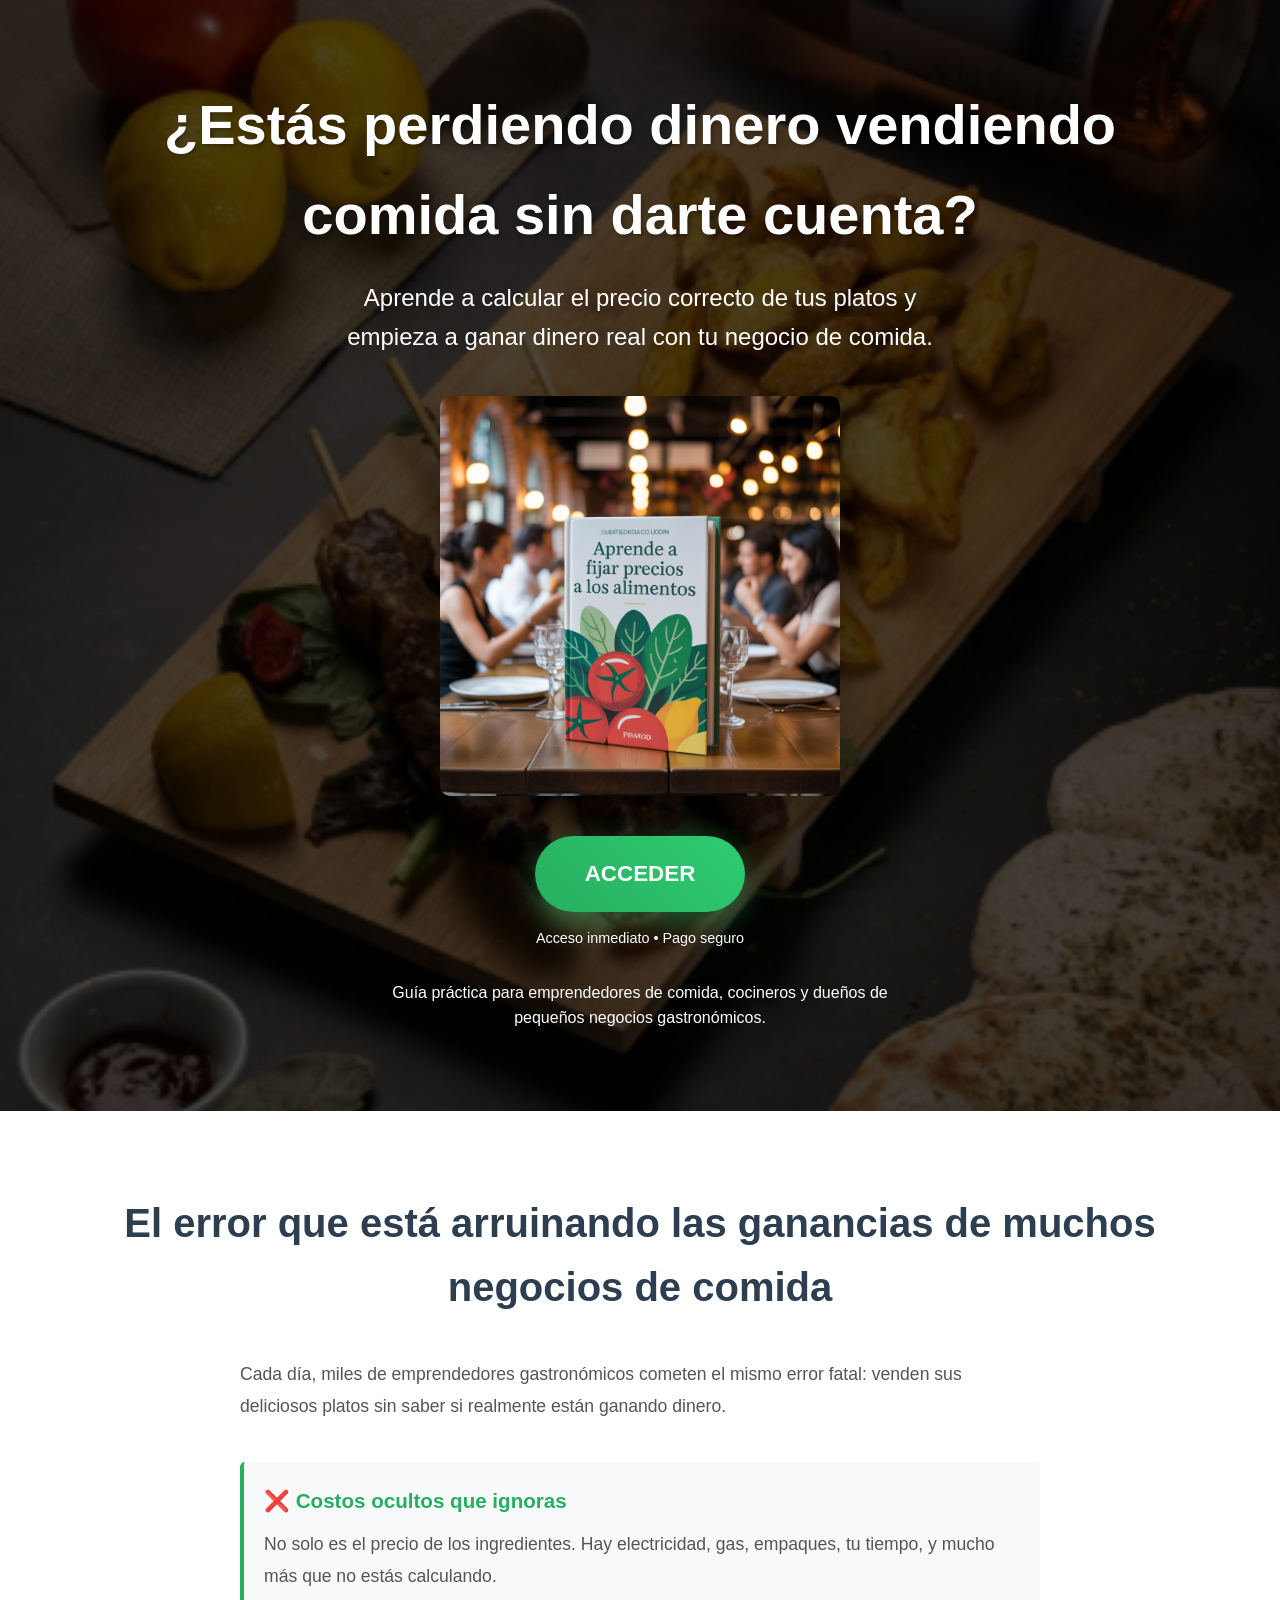
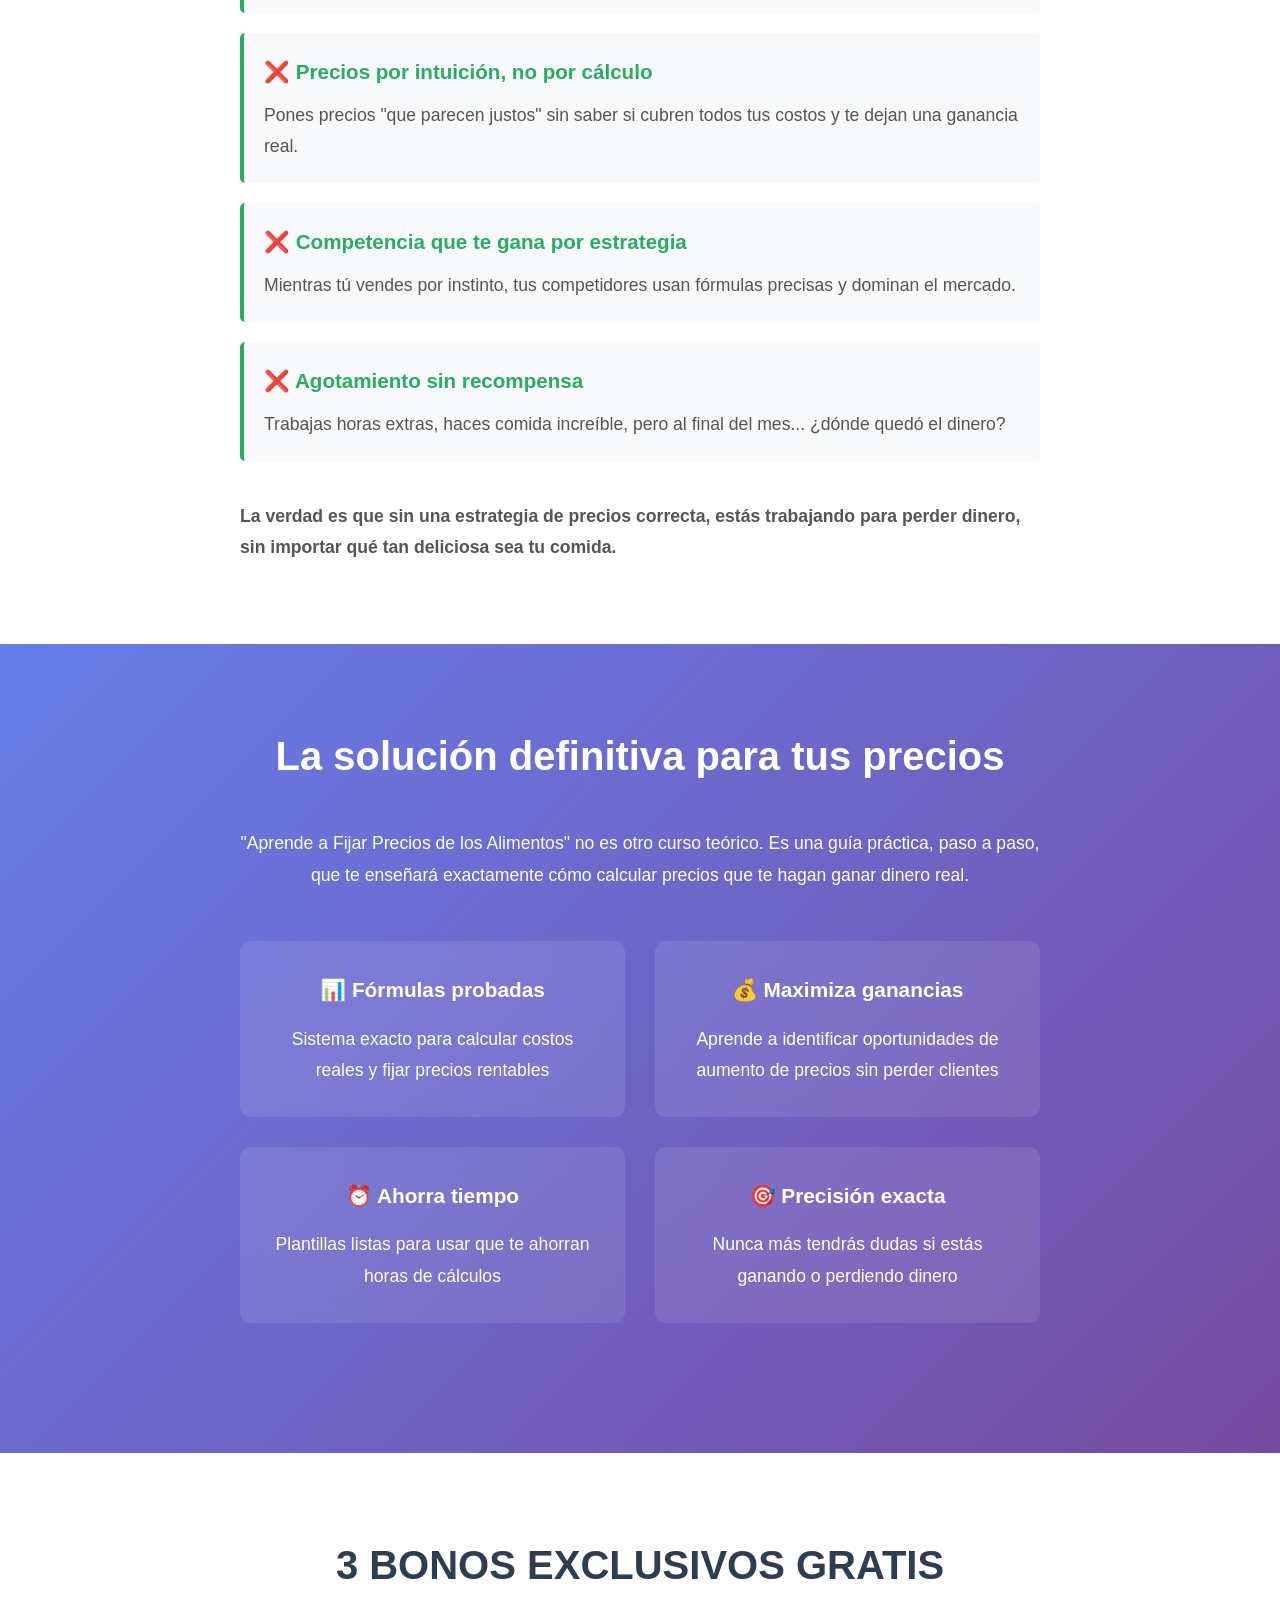
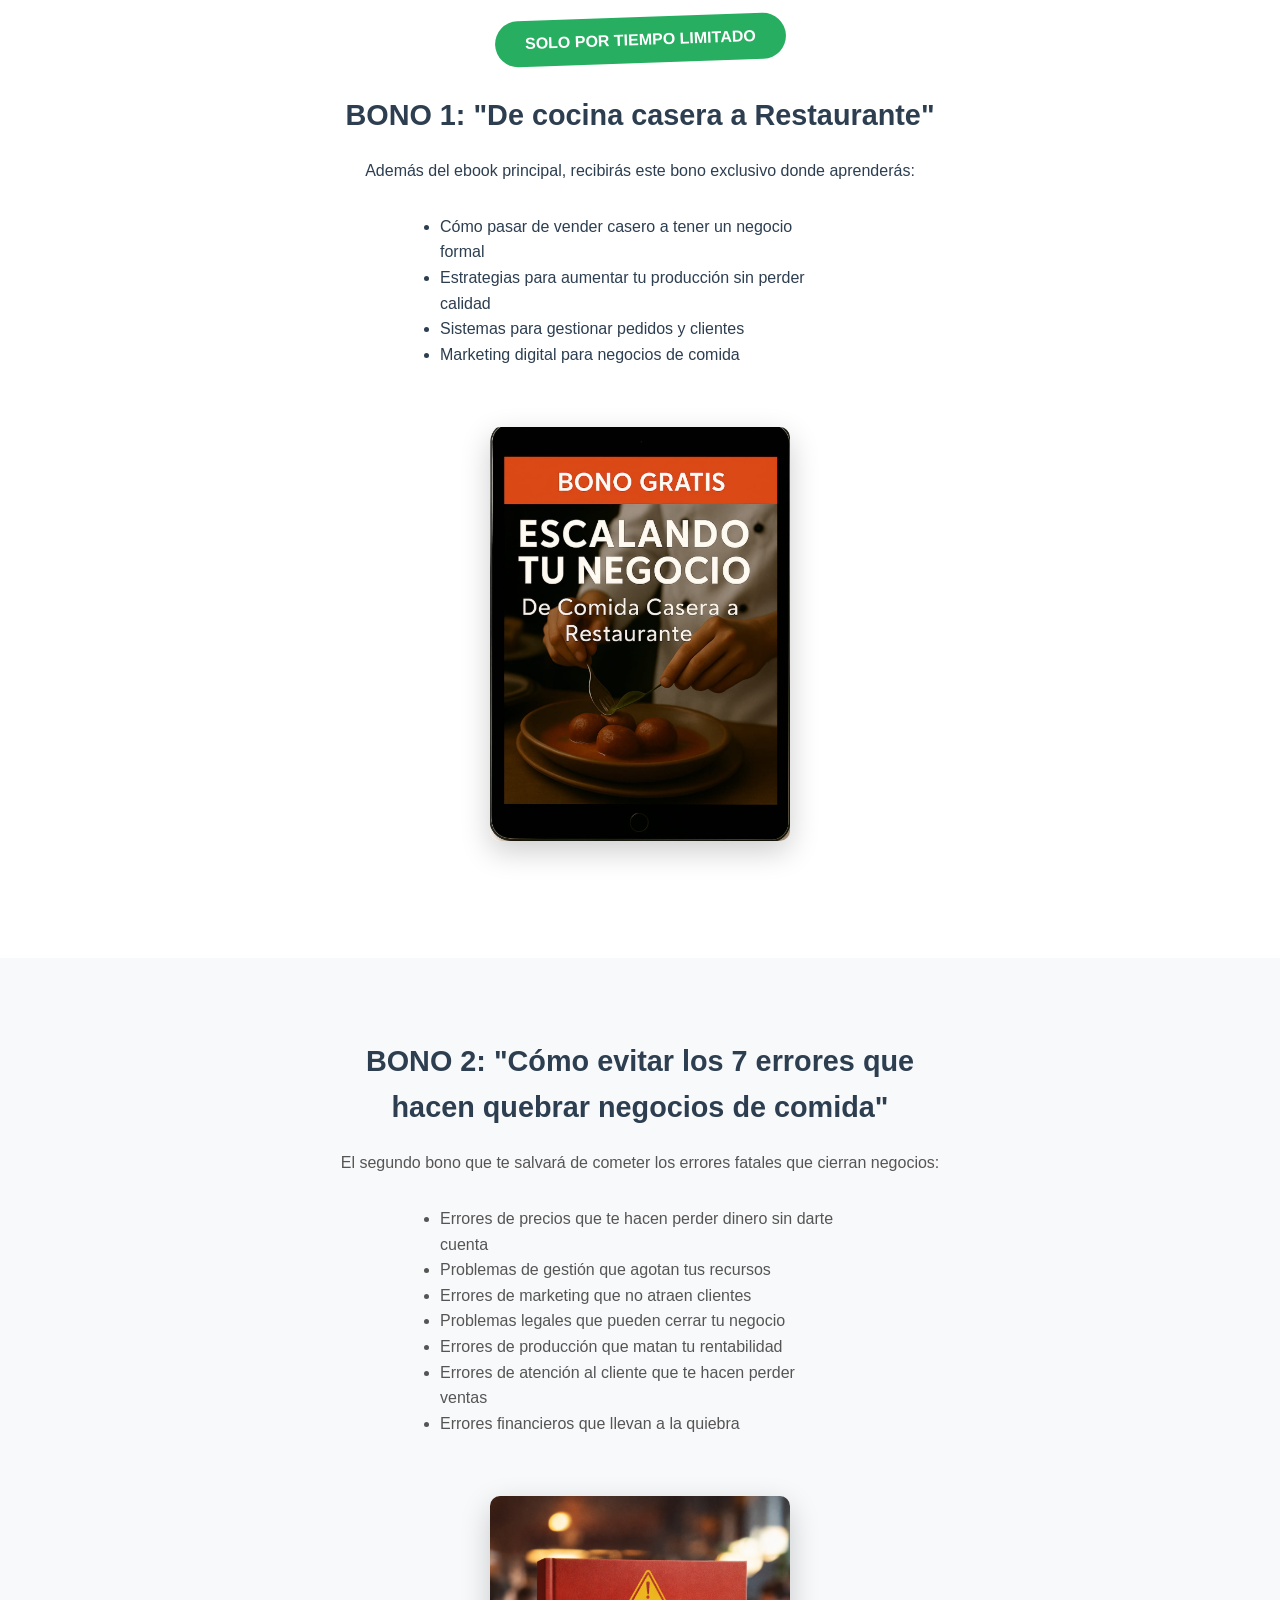
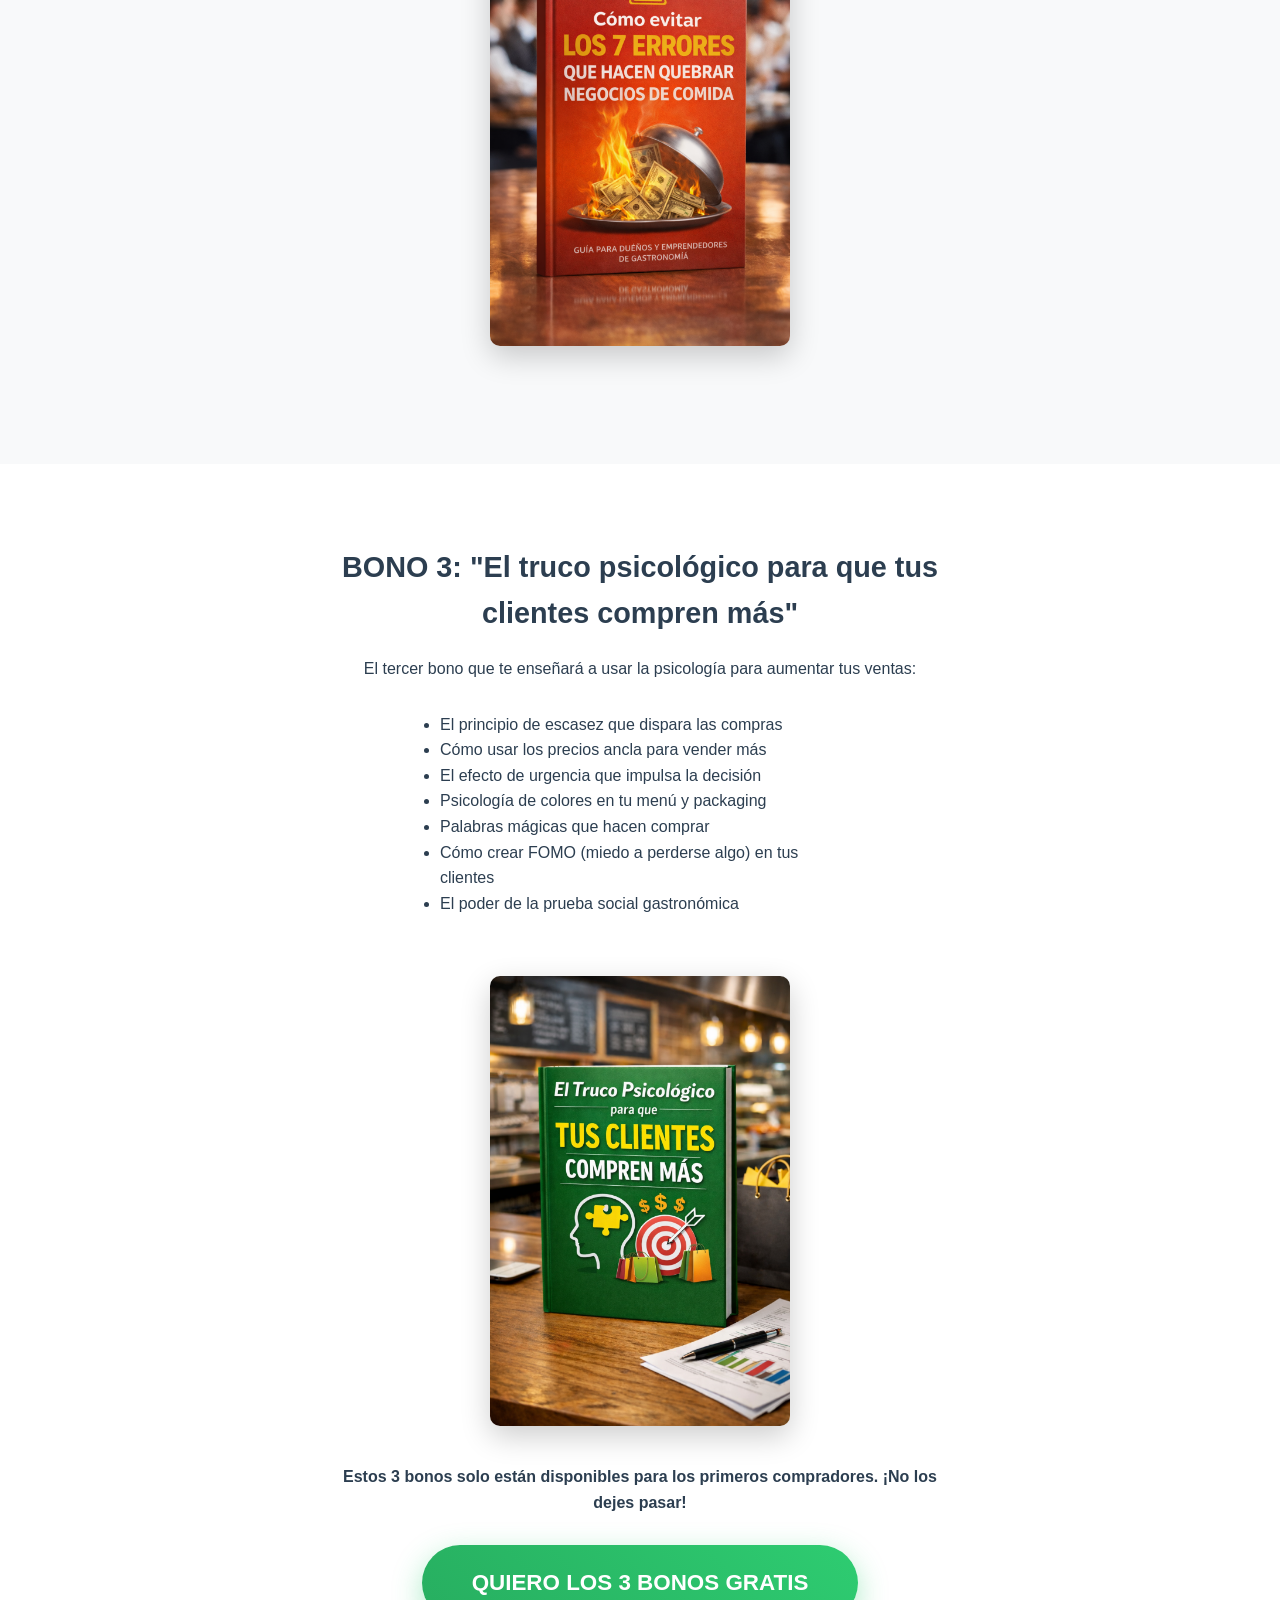
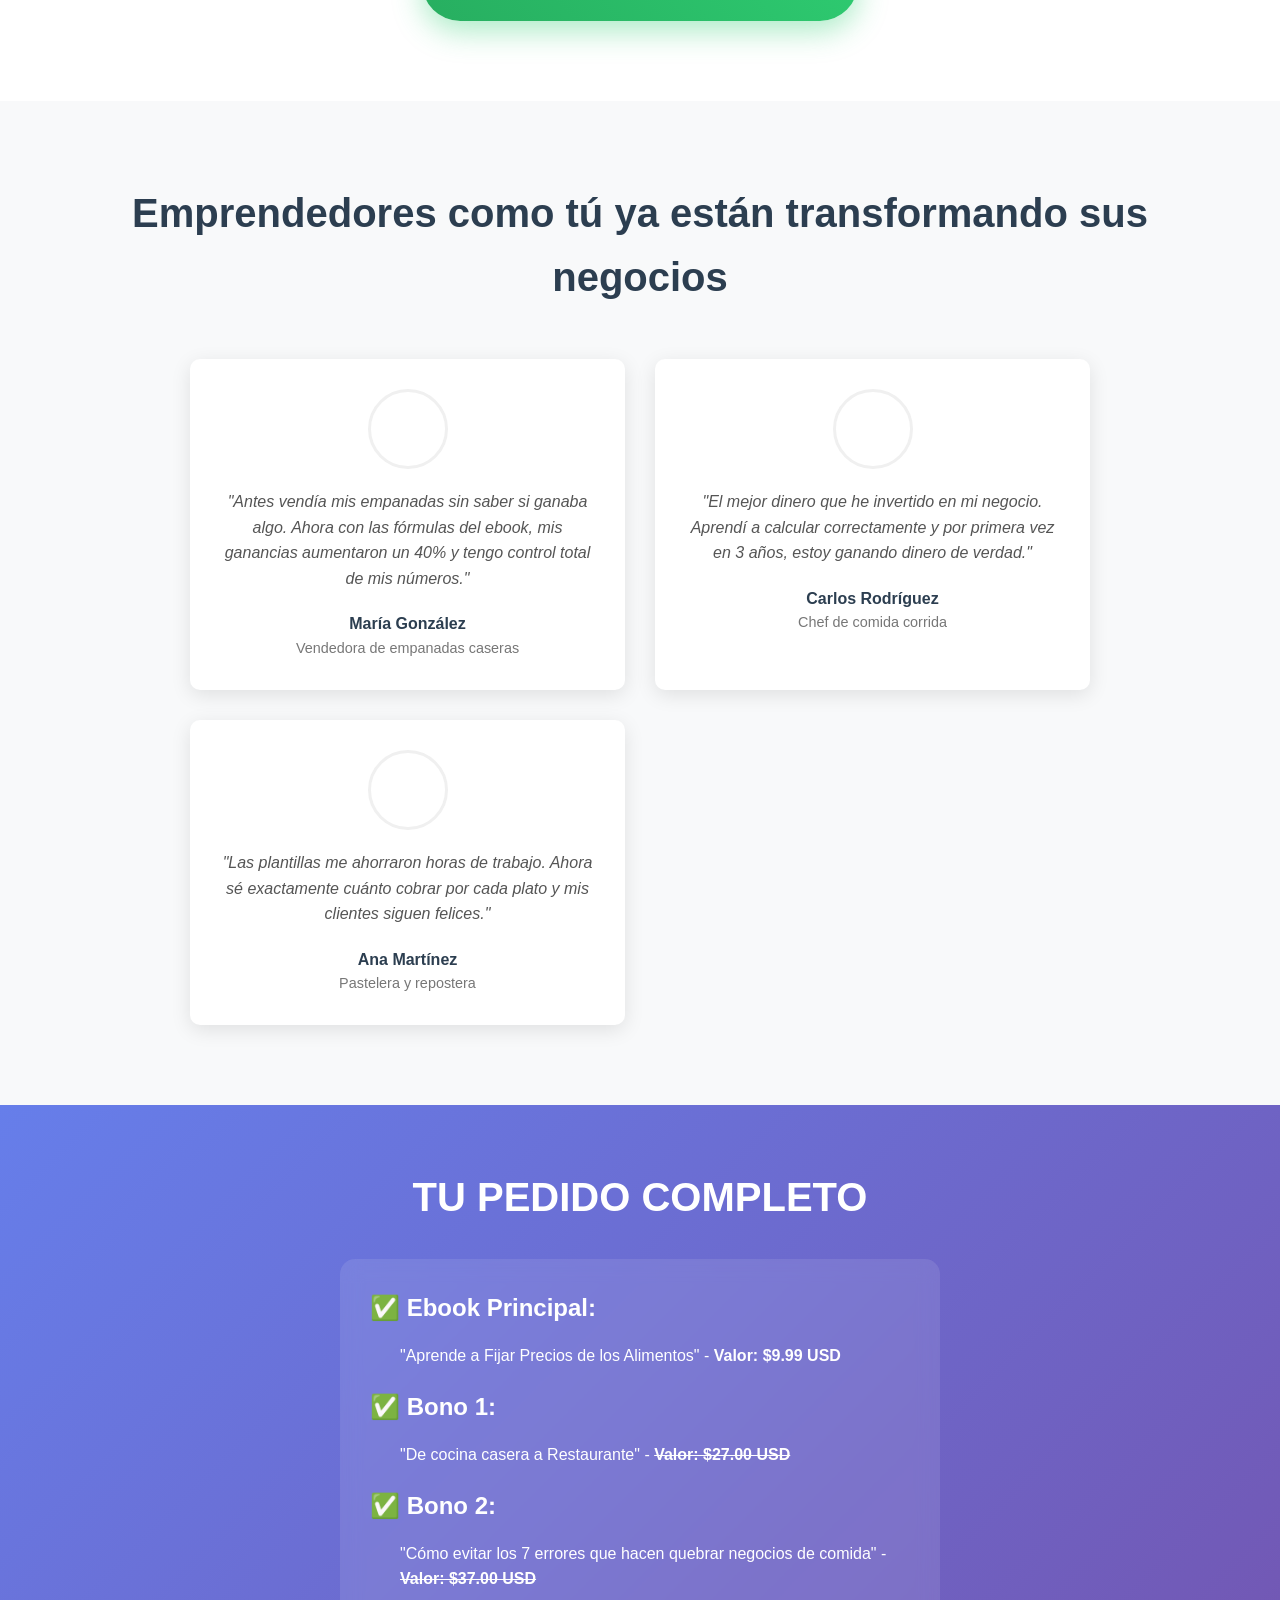
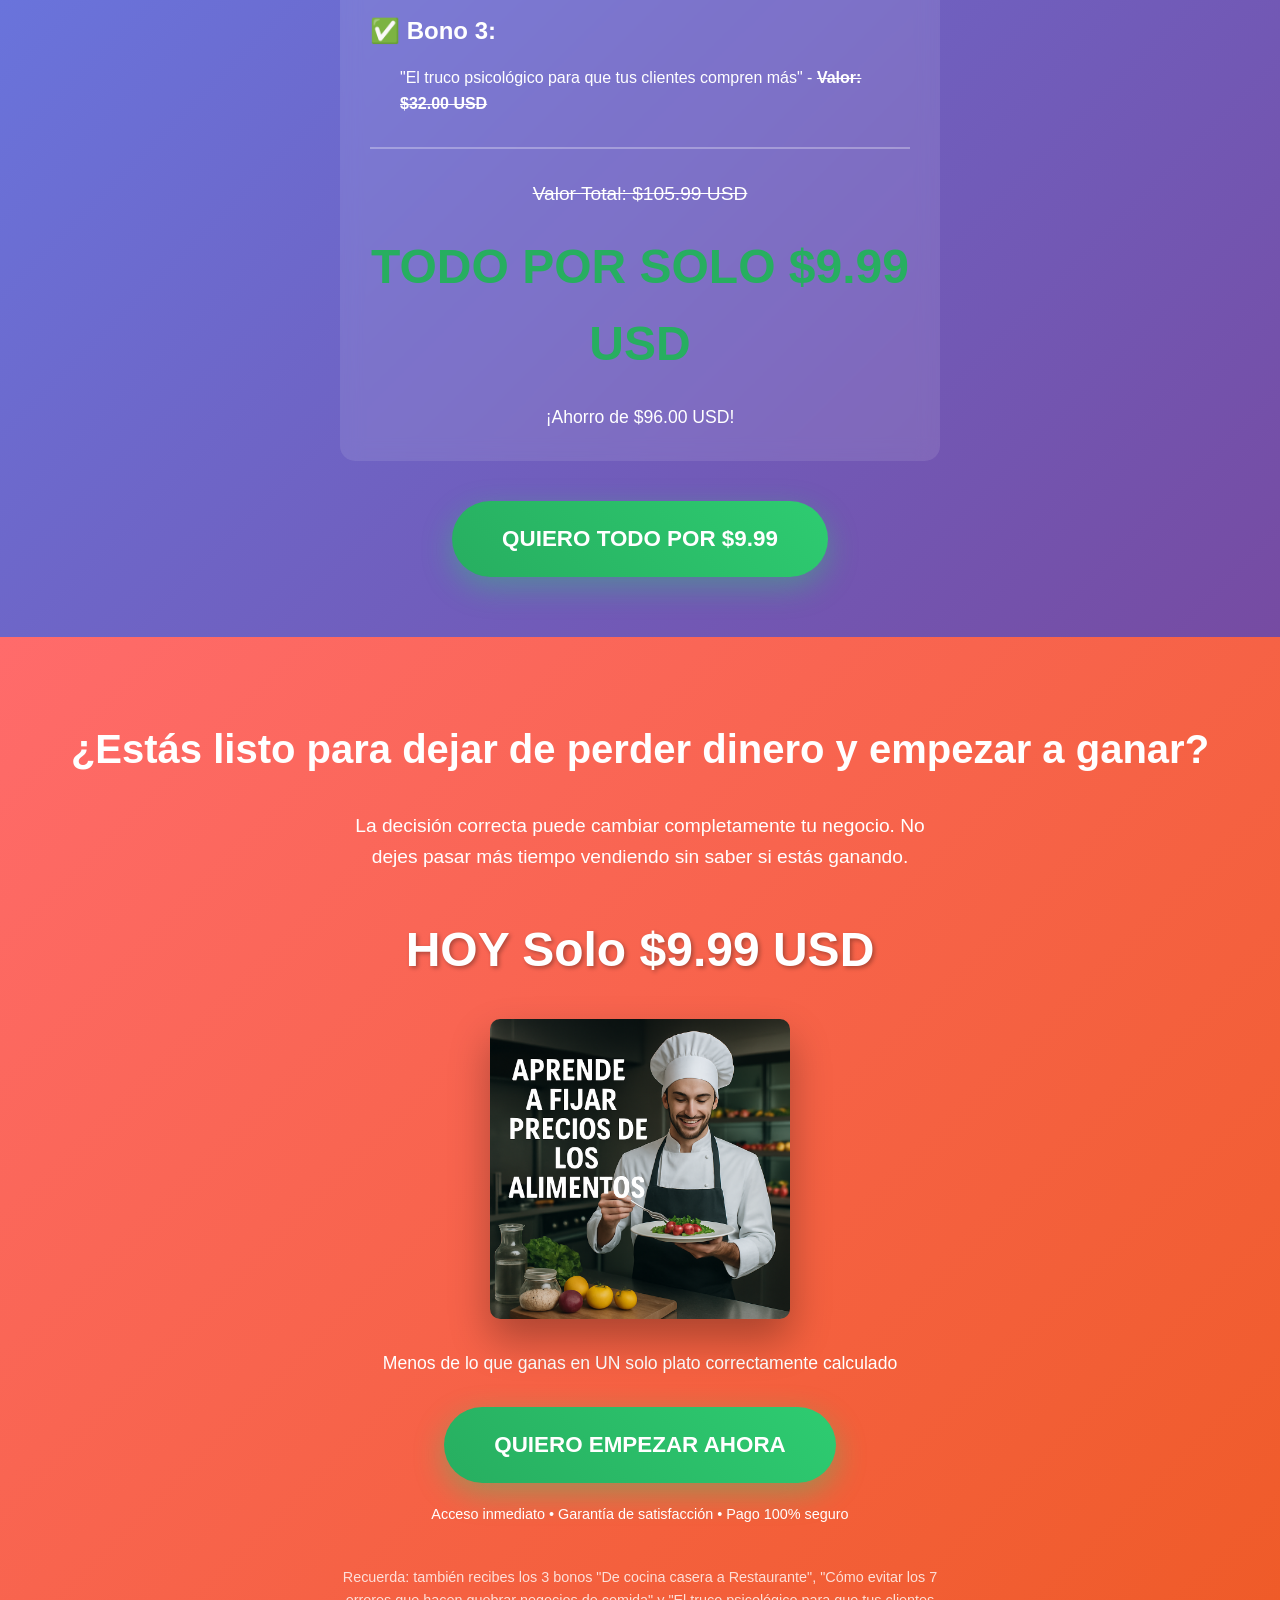
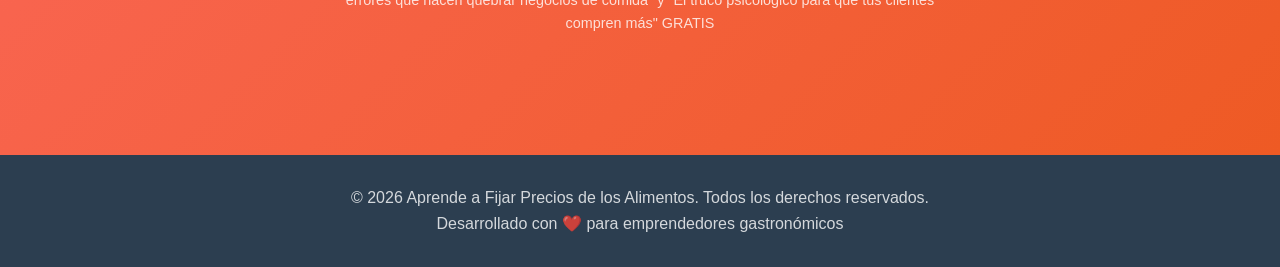
==== index.html @ 90db57d4 "Add files via upload" ====
<!DOCTYPE html>
<html lang="es">
<head>
    <meta charset="UTF-8">
    <meta name="viewport" content="width=device-width, initial-scale=1.0">
    <title>Aprende a Fijar Precios de los Alimentos - Ebook Digital</title>
    <meta name="description" content="Aprende a calcular el precio correcto de tus platos y empieza a ganar dinero real con tu negocio de comida. Guía práctica para emprendedores gastronómicos.">
    
    <!-- Meta Pixel Code -->
    <script>
        !function(f,b,e,v,n,t,s)
        {if(f.fbq)return;n=f.fbq=function(){n.callMethod?
        n.callMethod.apply(n,arguments):n.queue.push(arguments)};
        if(!f._fbq)f._fbq=n;n.push=n;n.loaded=!0;n.version='2.0';
        n.queue=[];t=b.createElement(e);t.async=!0;
        t.src=v;s=b.getElementsByTagName(e)[0];
        s.parentNode.insertBefore(t,s)}(window, document,'script',
        'https://connect.facebook.net/en_US/fbevents.js');
        fbq('init', '1646156149348746');
        fbq('track', 'PageView');
    </script>
    <noscript><img height="1" width="1" style="display:none"
        src="https://www.facebook.com/tr?id=1646156149348746&ev=PageView&noscript=1"
    /></noscript>
    <!-- End Meta Pixel Code -->
    
    <style>
        * {
            margin: 0;
            padding: 0;
            box-sizing: border-box;
        }
        
        body {
            font-family: -apple-system, BlinkMacSystemFont, 'Segoe UI', Roboto, Oxygen, Ubuntu, Cantarell, sans-serif;
            line-height: 1.6;
            color: #2c3e50;
            background: linear-gradient(135deg, #667eea 0%, #764ba2 100%);
            min-height: 100vh;
        }
        
        .container {
            max-width: 1200px;
            margin: 0 auto;
            padding: 0 20px;
        }
        
        /* Hero Section */
        .hero {
            padding: 80px 0;
            text-align: center;
            color: white;
            background-image: url('imagenes/portada 2.png');
            background-size: cover;
            background-position: center;
            background-repeat: no-repeat;
            position: relative;
        }
        
        .hero::before {
            content: '';
            position: absolute;
            top: 0;
            left: 0;
            right: 0;
            bottom: 0;
            background: rgba(0, 0, 0, 0.7);
            z-index: 1;
        }
        
        .hero .container {
            position: relative;
            z-index: 2;
        }
        
        .hero h1 {
            font-size: 3.5rem;
            font-weight: 800;
            margin-bottom: 20px;
            text-shadow: 2px 2px 4px rgba(0,0,0,0.3);
            animation: fadeInUp 0.8s ease;
        }
        
        .hero h2 {
            font-size: 1.5rem;
            font-weight: 400;
            margin-bottom: 40px;
            opacity: 0.95;
            max-width: 600px;
            margin-left: auto;
            margin-right: auto;
            animation: fadeInUp 0.8s ease 0.2s both;
        }
        
        .ebook-image {
            max-width: 400px;
            width: 100%;
            height: auto;
            margin: 40px auto;
            display: block;
            box-shadow: 0 20px 40px rgba(0,0,0,0.3);
            border-radius: 10px;
            animation: fadeInUp 0.8s ease 0.4s both;
        }
        
        .cta-button {
            display: inline-block;
            background: linear-gradient(45deg, #27ae60, #2ecc71);
            color: white;
            padding: 20px 50px;
            font-size: 1.4rem;
            font-weight: 700;
            text-decoration: none;
            border-radius: 50px;
            box-shadow: 0 10px 30px rgba(46, 204, 113, 0.4);
            transition: all 0.3s ease;
            animation: fadeInUp 0.8s ease 0.6s both;
            border: none;
            cursor: pointer;
        }
        
        .cta-button:hover {
            transform: translateY(-3px);
            box-shadow: 0 15px 40px rgba(46, 204, 113, 0.5);
        }
        
        .button-subtext {
            margin-top: 15px;
            font-size: 0.9rem;
            opacity: 0.9;
            animation: fadeInUp 0.8s ease 0.8s both;
        }
        
        .credibility-text {
            margin-top: 30px;
            font-size: 1rem;
            opacity: 0.85;
            max-width: 500px;
            margin-left: auto;
            margin-right: auto;
            animation: fadeInUp 0.8s ease 1s both;
        }
        
        /* Problem Section */
        .problem {
            background: white;
            padding: 80px 0;
        }
        
        .problem h2 {
            font-size: 2.5rem;
            font-weight: 700;
            text-align: center;
            margin-bottom: 40px;
            color: #2c3e50;
        }
        
        .problem-content {
            max-width: 800px;
            margin: 0 auto;
            font-size: 1.1rem;
            line-height: 1.8;
            color: #555;
        }
        
        .problem-points {
            margin: 40px 0;
        }
        
        .problem-point {
            background: #f8f9fa;
            padding: 20px;
            margin: 20px 0;
            border-left: 4px solid #27ae60;
            border-radius: 5px;
        }
        
        .problem-point h3 {
            color: #27ae60;
            margin-bottom: 10px;
        }
        
        /* Solution Section */
        .solution {
            background: linear-gradient(135deg, #667eea 0%, #764ba2 100%);
            padding: 80px 0;
            color: white;
            text-align: center;
        }
        
        .solution h2 {
            font-size: 2.5rem;
            font-weight: 700;
            margin-bottom: 40px;
        }
        
        .solution-content {
            max-width: 800px;
            margin: 0 auto;
            font-size: 1.1rem;
            line-height: 1.8;
        }
        
        .benefits {
            display: grid;
            grid-template-columns: repeat(auto-fit, minmax(250px, 1fr));
            gap: 30px;
            margin: 50px 0;
        }
        
        .benefit {
            background: rgba(255, 255, 255, 0.1);
            padding: 30px;
            border-radius: 10px;
            backdrop-filter: blur(10px);
        }
        
        .benefit h3 {
            font-size: 1.3rem;
            margin-bottom: 15px;
            color: #fff;
        }
        
        /* Bonus Section */
        .bonus {
            background: white;
            padding: 80px 0;
            text-align: center;
        }
        
        .bonus h2 {
            font-size: 2.5rem;
            font-weight: 700;
            margin-bottom: 20px;
            color: #2c3e50;
        }
        
        .bonus-badge {
            display: inline-block;
            background: #27ae60;
            color: white;
            padding: 10px 30px;
            border-radius: 25px;
            font-weight: 700;
            margin-bottom: 30px;
            transform: rotate(-2deg);
        }
        
        .bonus-content {
            max-width: 600px;
            margin: 0 auto;
        }
        
        .bonus-image {
            max-width: 300px;
            width: 100%;
            height: auto;
            margin: 30px auto;
            box-shadow: 0 10px 30px rgba(0,0,0,0.2);
            border-radius: 10px;
        }
        
        /* Testimonials */
        .testimonials {
            background: #f8f9fa;
            padding: 80px 0;
        }
        
        .testimonials h2 {
            font-size: 2.5rem;
            font-weight: 700;
            text-align: center;
            margin-bottom: 50px;
            color: #2c3e50;
        }
        
        .testimonial-grid {
            display: grid;
            grid-template-columns: repeat(auto-fit, minmax(300px, 1fr));
            gap: 30px;
            max-width: 900px;
            margin: 0 auto;
        }
        
        .testimonial {
            background: white;
            padding: 30px;
            border-radius: 10px;
            box-shadow: 0 5px 20px rgba(0,0,0,0.1);
            text-align: center;
        }
        
        .testimonial-avatar {
            width: 80px;
            height: 80px;
            border-radius: 50%;
            margin: 0 auto 20px;
            background-size: cover;
            background-position: center;
            border: 3px solid #f0f0f0;
        }
        
        .testimonial-text {
            font-style: italic;
            margin-bottom: 20px;
            color: #555;
        }
        
        .testimonial-author {
            font-weight: 700;
            color: #2c3e50;
        }
        
        .testimonial-role {
            color: #777;
            font-size: 0.9rem;
        }
        
        /* Final CTA */
        .final-cta {
            background: linear-gradient(135deg, #ff6b6b 0%, #ee5a24 100%);
            padding: 80px 0;
            text-align: center;
            color: white;
        }
        
        .final-cta h2 {
            font-size: 2.5rem;
            font-weight: 700;
            margin-bottom: 30px;
        }
        
        .final-cta p {
            font-size: 1.2rem;
            margin-bottom: 40px;
            max-width: 600px;
            margin-left: auto;
            margin-right: auto;
        }
        
        .price-highlight {
            font-size: 3rem;
            font-weight: 800;
            margin: 30px 0;
            text-shadow: 2px 2px 4px rgba(0,0,0,0.3);
        }
        
        /* Footer */
        .footer {
            background: #2c3e50;
            color: white;
            padding: 30px 0;
            text-align: center;
        }
        
        .footer p {
            opacity: 0.8;
        }
        
        /* Animations */
        @keyframes fadeInUp {
            from {
                opacity: 0;
                transform: translateY(30px);
            }
            to {
                opacity: 1;
                transform: translateY(0);
            }
        }
        
        /* Responsive */
        @media (max-width: 768px) {
            .hero h1 {
                font-size: 2.5rem;
            }
            
            .hero h2 {
                font-size: 1.2rem;
            }
            
            .cta-button {
                padding: 15px 40px;
                font-size: 1.2rem;
            }
            
            .price-highlight {
                font-size: 2.5rem;
            }
        }
    </style>
</head>
<body>
    <!-- Hero Section -->
    <section class="hero">
        <div class="container">
            <h1>¿Estás perdiendo dinero vendiendo comida sin darte cuenta?</h1>
            <h2>Aprende a calcular el precio correcto de tus platos y empieza a ganar dinero real con tu negocio de comida.</h2>
            
            <img src="imagenes/portada 3.webp" alt="Aprende a Fijar Precios de los Alimentos" class="ebook-image">
            
            <a href="#bonos" class="cta-button">
                ACCEDER
            </a>
            
            <div class="button-subtext">
                Acceso inmediato • Pago seguro
            </div>
            
            <div class="credibility-text">
                Guía práctica para emprendedores de comida, cocineros y dueños de pequeños negocios gastronómicos.
            </div>
            
            <!-- <div class="price-section" style="margin-top: 40px; text-align: center;">
                <p style="font-size: 1.2rem; margin-bottom: 10px;">Precio especial por tiempo limitado:</p>
                <div style="font-size: 1.5rem; color: #ff6b6b; text-decoration: line-through; margin-bottom: 5px;">$21.99 USD</div>
                <div style="font-size: 2rem; font-weight: bold; color: #27ae60;">Solo $9.99 USD</div>
                <p style="margin-top: 10px; font-size: 0.9rem; opacity: 0.8;">¡Ahorra $12.00 USD!</p>
            </div> -->
        </div>
    </section>

    <!-- Problem Section -->
    <section class="problem">
        <div class="container">
            <h2>El error que está arruinando las ganancias de muchos negocios de comida</h2>
            
            <div class="problem-content">
                <p>Cada día, miles de emprendedores gastronómicos cometen el mismo error fatal: venden sus deliciosos platos sin saber si realmente están ganando dinero.</p>
                
                <div class="problem-points">
                    <div class="problem-point">
                        <h3>❌ Costos ocultos que ignoras</h3>
                        <p>No solo es el precio de los ingredientes. Hay electricidad, gas, empaques, tu tiempo, y mucho más que no estás calculando.</p>
                    </div>
                    
                    <div class="problem-point">
                        <h3>❌ Precios por intuición, no por cálculo</h3>
                        <p>Pones precios "que parecen justos" sin saber si cubren todos tus costos y te dejan una ganancia real.</p>
                    </div>
                    
                    <div class="problem-point">
                        <h3>❌ Competencia que te gana por estrategia</h3>
                        <p>Mientras tú vendes por instinto, tus competidores usan fórmulas precisas y dominan el mercado.</p>
                    </div>
                    
                    <div class="problem-point">
                        <h3>❌ Agotamiento sin recompensa</h3>
                        <p>Trabajas horas extras, haces comida increíble, pero al final del mes... ¿dónde quedó el dinero?</p>
                    </div>
                </div>
                
                <p><strong>La verdad es que sin una estrategia de precios correcta, estás trabajando para perder dinero, sin importar qué tan deliciosa sea tu comida.</strong></p>
            </div>
        </div>
    </section>

    <!-- Solution Section -->
    <section class="solution">
        <div class="container">
            <h2>La solución definitiva para tus precios</h2>
            
            <div class="solution-content">
                <p>"Aprende a Fijar Precios de los Alimentos" no es otro curso teórico. Es una guía práctica, paso a paso, que te enseñará exactamente cómo calcular precios que te hagan ganar dinero real.</p>
                
                <div class="benefits">
                    <div class="benefit">
                        <h3>📊 Fórmulas probadas</h3>
                        <p>Sistema exacto para calcular costos reales y fijar precios rentables</p>
                    </div>
                    
                    <div class="benefit">
                        <h3>💰 Maximiza ganancias</h3>
                        <p>Aprende a identificar oportunidades de aumento de precios sin perder clientes</p>
                    </div>
                    
                    <div class="benefit">
                        <h3>⏰ Ahorra tiempo</h3>
                        <p>Plantillas listas para usar que te ahorran horas de cálculos</p>
                    </div>
                    
                    <div class="benefit">
                        <h3>🎯 Precisión exacta</h3>
                        <p>Nunca más tendrás dudas si estás ganando o perdiendo dinero</p>
                    </div>
                </div>
            </div>
        </div>
    </section>

    <!-- Bonus Section -->
    <section class="bonus" id="bonos">
        <div class="container">
            <h2>3 BONOS EXCLUSIVOS GRATIS</h2>
            <div class="bonus-badge">SOLO POR TIEMPO LIMITADO</div>
            
            <div class="bonus-content">
                <h3 style="font-size: 1.8rem; margin-bottom: 20px;">BONO 1: "De cocina casera a Restaurante"</h3>
                <p>Además del ebook principal, recibirás este bono exclusivo donde aprenderás:</p>
                
                <ul style="text-align: left; max-width: 400px; margin: 30px auto;">
                    <li>Cómo pasar de vender casero a tener un negocio formal</li>
                    <li>Estrategias para aumentar tu producción sin perder calidad</li>
                    <li>Sistemas para gestionar pedidos y clientes</li>
                    <li>Marketing digital para negocios de comida</li>
                </ul>
                
                <img src="imagenes/BONO.png" alt="Bono De cocina casera a Restaurante" class="bonus-image">
            </div>
        </div>
    </section>

    <!-- Second Bonus Section -->
    <section class="bonus" style="background: #f8f9fa;">
        <div class="container">
            <div class="bonus-content">
                <h3 style="font-size: 1.8rem; margin-bottom: 20px; color: #2c3e50;">BONO 2: "Cómo evitar los 7 errores que hacen quebrar negocios de comida"</h3>
                <p style="color: #555;">El segundo bono que te salvará de cometer los errores fatales que cierran negocios:</p>
                
                <ul style="text-align: left; max-width: 400px; margin: 30px auto; color: #555;">
                    <li>Errores de precios que te hacen perder dinero sin darte cuenta</li>
                    <li>Problemas de gestión que agotan tus recursos</li>
                    <li>Errores de marketing que no atraen clientes</li>
                    <li>Problemas legales que pueden cerrar tu negocio</li>
                    <li>Errores de producción que matan tu rentabilidad</li>
                    <li>Errores de atención al cliente que te hacen perder ventas</li>
                    <li>Errores financieros que llevan a la quiebra</li>
                </ul>
                
                <img src="imagenes/bono 2.png" alt="Bono Cómo evitar los 7 errores que hacen quebrar negocios de comida" class="bonus-image">
            </div>
        </div>
    </section>

    <!-- Third Bonus Section -->
    <section class="bonus">
        <div class="container">
            <div class="bonus-content">
                <h3 style="font-size: 1.8rem; margin-bottom: 20px;">BONO 3: "El truco psicológico para que tus clientes compren más"</h3>
                <p>El tercer bono que te enseñará a usar la psicología para aumentar tus ventas:</p>
                
                <ul style="text-align: left; max-width: 400px; margin: 30px auto;">
                    <li>El principio de escasez que dispara las compras</li>
                    <li>Cómo usar los precios ancla para vender más</li>
                    <li>El efecto de urgencia que impulsa la decisión</li>
                    <li>Psicología de colores en tu menú y packaging</li>
                    <li>Palabras mágicas que hacen comprar</li>
                    <li>Cómo crear FOMO (miedo a perderse algo) en tus clientes</li>
                    <li>El poder de la prueba social gastronómica</li>
                </ul>
                
                <img src="imagenes/bono 3.png" alt="Bono El truco psicológico para que tus clientes compren más" class="bonus-image">
                
                <p><strong>Estos 3 bonos solo están disponibles para los primeros compradores. ¡No los dejes pasar!</strong></p>
                
                <a href="https://pay.hotmart.com/K99196229I?checkoutMode=10&bid=1772795477141" class="cta-button" onclick="fbq('track', 'InitiateCheckout');" style="margin-top: 30px;">
                    QUIERO LOS 3 BONOS GRATIS
                </a>
            </div>
        </div>
    </section>

    <!-- Testimonials Section -->
    <section class="testimonials">
        <div class="container">
            <h2>Emprendedores como tú ya están transformando sus negocios</h2>
            
            <div class="testimonial-grid">
                <div class="testimonial">
                    <div class="testimonial-avatar" style="background-image: url('https://randomuser.me/api/portraits/women/68.jpg');"></div>
                    <div class="testimonial-text">
                        "Antes vendía mis empanadas sin saber si ganaba algo. Ahora con las fórmulas del ebook, mis ganancias aumentaron un 40% y tengo control total de mis números."
                    </div>
                    <div class="testimonial-author">María González</div>
                    <div class="testimonial-role">Vendedora de empanadas caseras</div>
                </div>
                
                <div class="testimonial">
                    <div class="testimonial-avatar" style="background-image: url('https://randomuser.me/api/portraits/men/45.jpg');"></div>
                    <div class="testimonial-text">
                        "El mejor dinero que he invertido en mi negocio. Aprendí a calcular correctamente y por primera vez en 3 años, estoy ganando dinero de verdad."
                    </div>
                    <div class="testimonial-author">Carlos Rodríguez</div>
                    <div class="testimonial-role">Chef de comida corrida</div>
                </div>
                
                <div class="testimonial">
                    <div class="testimonial-avatar" style="background-image: url('https://randomuser.me/api/portraits/women/76.jpg');"></div>
                    <div class="testimonial-text">
                        "Las plantillas me ahorraron horas de trabajo. Ahora sé exactamente cuánto cobrar por cada plato y mis clientes siguen felices."
                    </div>
                    <div class="testimonial-author">Ana Martínez</div>
                    <div class="testimonial-role">Pastelera y repostera</div>
                </div>
            </div>
        </div>
    </section>

    <!-- Order Summary Section -->
    <section class="bonus" style="background: linear-gradient(135deg, #667eea 0%, #764ba2 100%); padding: 60px 0;">
        <div class="container">
            <div class="bonus-content" style="text-align: center;">
                <h2 style="font-size: 2.5rem; font-weight: 700; margin-bottom: 30px; color: white;">TU PEDIDO COMPLETO</h2>
                
                <div style="background: rgba(255, 255, 255, 0.1); padding: 30px; border-radius: 15px; backdrop-filter: blur(10px); max-width: 600px; margin: 0 auto;">
                    <div style="text-align: left; color: white; margin-bottom: 20px;">
                        <h3 style="font-size: 1.5rem; margin-bottom: 15px;">✅ Ebook Principal:</h3>
                        <p style="margin-left: 30px; margin-bottom: 10px;">"Aprende a Fijar Precios de los Alimentos" - <strong>Valor: $9.99 USD</strong></p>
                    </div>
                    
                    <div style="text-align: left; color: white; margin-bottom: 20px;">
                        <h3 style="font-size: 1.5rem; margin-bottom: 15px;">✅ Bono 1:</h3>
                        <p style="margin-left: 30px; margin-bottom: 10px;">"De cocina casera a Restaurante" - <strong style="text-decoration: line-through;">Valor: $27.00 USD</strong></p>
                    </div>
                    
                    <div style="text-align: left; color: white; margin-bottom: 20px;">
                        <h3 style="font-size: 1.5rem; margin-bottom: 15px;">✅ Bono 2:</h3>
                        <p style="margin-left: 30px; margin-bottom: 10px;">"Cómo evitar los 7 errores que hacen quebrar negocios de comida" - <strong style="text-decoration: line-through;">Valor: $37.00 USD</strong></p>
                    </div>
                    
                    <div style="text-align: left; color: white; margin-bottom: 30px;">
                        <h3 style="font-size: 1.5rem; margin-bottom: 15px;">✅ Bono 3:</h3>
                        <p style="margin-left: 30px; margin-bottom: 10px;">"El truco psicológico para que tus clientes compren más" - <strong style="text-decoration: line-through;">Valor: $32.00 USD</strong></p>
                    </div>
                    
                    <hr style="border: 1px solid rgba(255, 255, 255, 0.3); margin: 30px 0;">
                    
                    <div style="text-align: center;">
                        <p style="font-size: 1.2rem; color: white; text-decoration: line-through; margin-bottom: 10px;">Valor Total: $105.99 USD</p>
                        <div style="font-size: 3rem; font-weight: 800; color: #27ae60; margin: 20px 0;">TODO POR SOLO $9.99 USD</div>
                        <p style="font-size: 1.1rem; color: white;">¡Ahorro de $96.00 USD!</p>
                    </div>
                </div>
                
                <a href="https://pay.hotmart.com/K99196229I?checkoutMode=10&bid=1772795477141" class="cta-button" onclick="fbq('track', 'InitiateCheckout');" style="margin-top: 40px; background: linear-gradient(45deg, #27ae60, #2ecc71);">
                    QUIERO TODO POR $9.99
                </a>
            </div>
        </div>
    </section>

    <!-- Final CTA Section -->
    <section class="final-cta">
        <div class="container">
            <h2>¿Estás listo para dejar de perder dinero y empezar a ganar?</h2>
            <p>La decisión correcta puede cambiar completamente tu negocio. No dejes pasar más tiempo vendiendo sin saber si estás ganando.</p>
            
            <div class="price-highlight">
                HOY Solo $9.99 USD
            </div>
            
            <img src="imagenes/portada 1.png" alt="Aprende a Fijar Precios de los Alimentos" class="ebook-image" style="max-width: 300px; margin: 30px auto;">
            
            <p style="font-size: 1.1rem; margin-bottom: 30px;">
                Menos de lo que ganas en UN solo plato correctamente calculado
            </p>
            
            <a href="https://pay.hotmart.com/K99196229I?checkoutMode=10&bid=1772795477141" class="cta-button" onclick="fbq('track', 'InitiateCheckout');">
                QUIERO EMPEZAR AHORA
            </a>
            
            <div class="button-subtext" style="margin-top: 20px;">
                Acceso inmediato • Garantía de satisfacción • Pago 100% seguro
            </div>
            
            <p style="margin-top: 40px; font-size: 0.9rem; opacity: 0.8;">
                Recuerda: también recibes los 3 bonos "De cocina casera a Restaurante", "Cómo evitar los 7 errores que hacen quebrar negocios de comida" y "El truco psicológico para que tus clientes compren más" GRATIS
            </p>
        </div>
    </section>

    <!-- Footer -->
    <footer class="footer">
        <div class="container">
            <p>&copy; 2026 Aprende a Fijar Precios de los Alimentos. Todos los derechos reservados.</p>
            <p>Desarrollado con ❤️ para emprendedores gastronómicos</p>
        </div>
    </footer>

    <script>
        // Smooth scroll for any anchor links
        document.querySelectorAll('a[href^="#"]').forEach(anchor => {
            anchor.addEventListener('click', function (e) {
                e.preventDefault();
                document.querySelector(this.getAttribute('href')).scrollIntoView({
                    behavior: 'smooth'
                });
            });
        });

        // Add scroll animations
        const observerOptions = {
            threshold: 0.1,
            rootMargin: '0px 0px -50px 0px'
        };

        const observer = new IntersectionObserver((entries) => {
            entries.forEach(entry => {
                if (entry.isIntersecting) {
                    entry.target.style.opacity = '1';
                    entry.target.style.transform = 'translateY(0)';
                }
            });
        }, observerOptions);

        // Observe all sections
        document.querySelectorAll('section').forEach(section => {
            section.style.opacity = '0';
            section.style.transform = 'translateY(30px)';
            section.style.transition = 'opacity 0.6s ease, transform 0.6s ease';
            observer.observe(section);
        });
    </script>
</body>
</html>
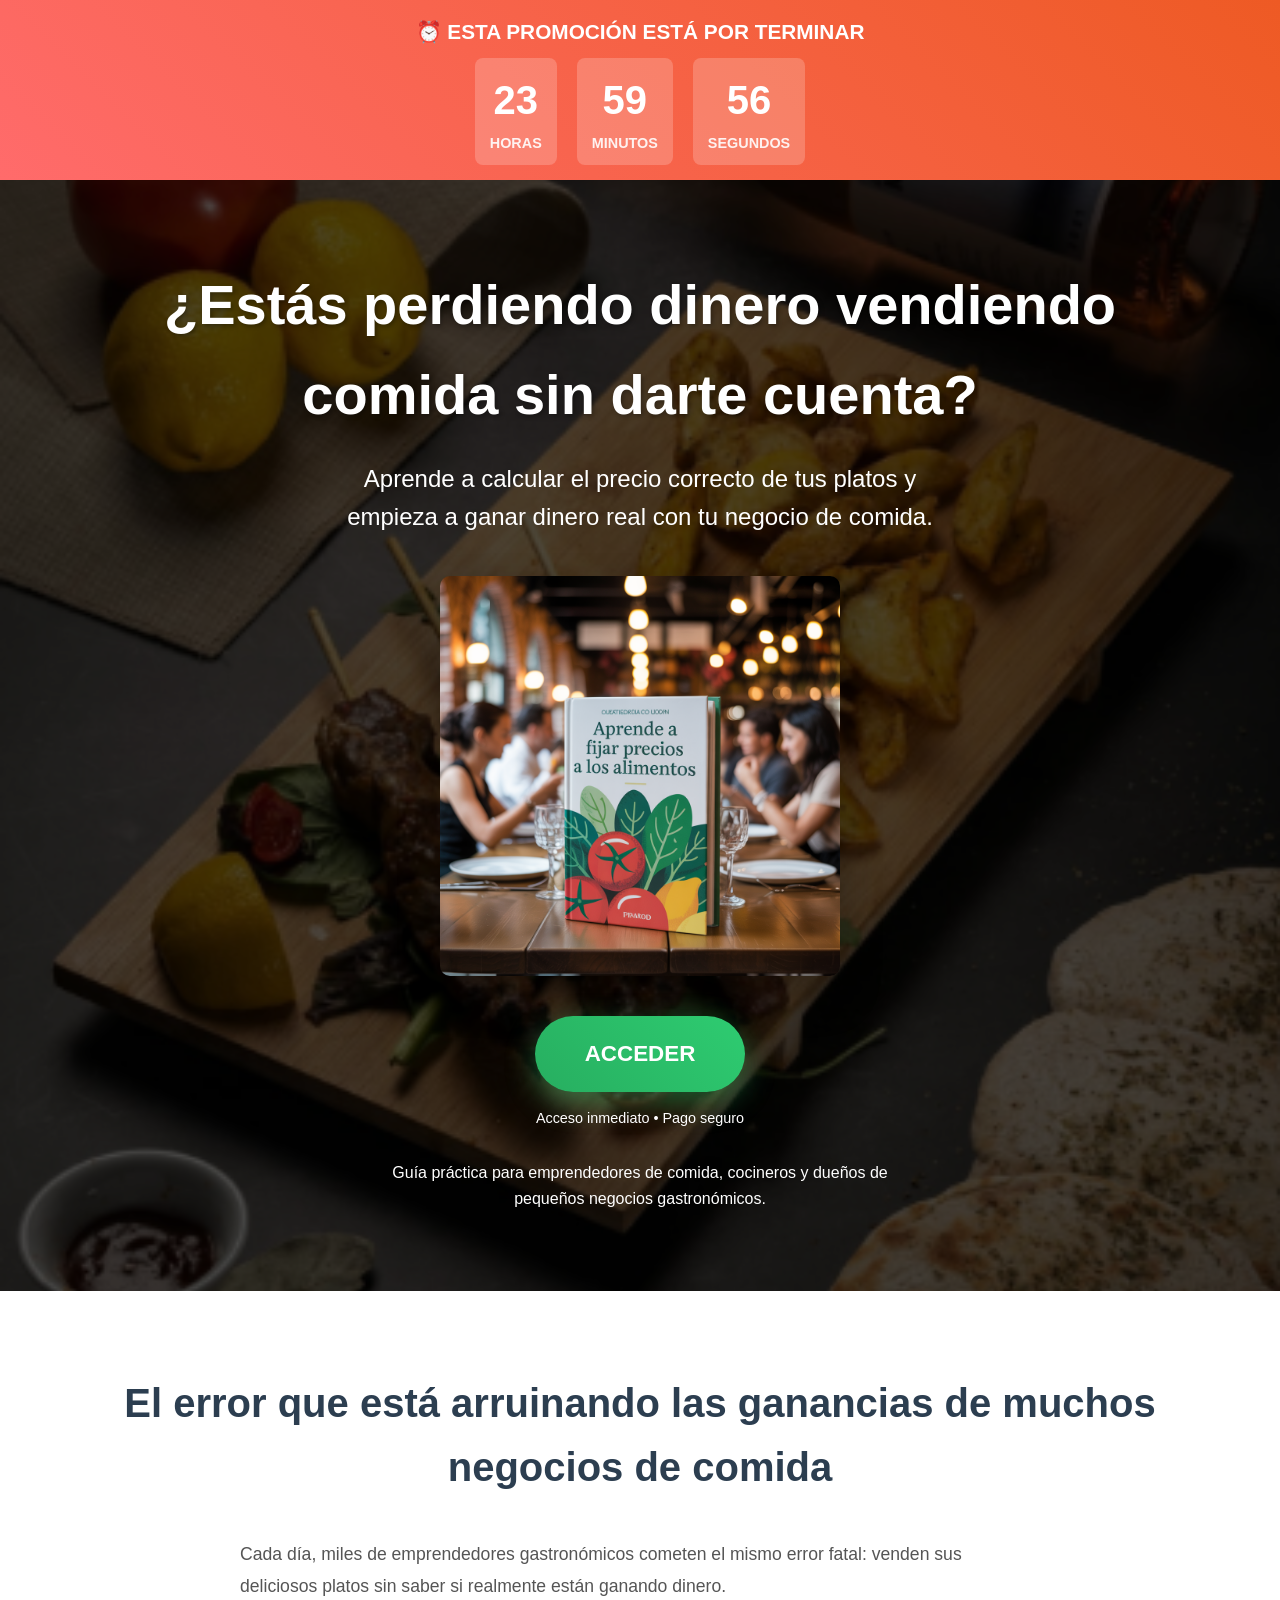
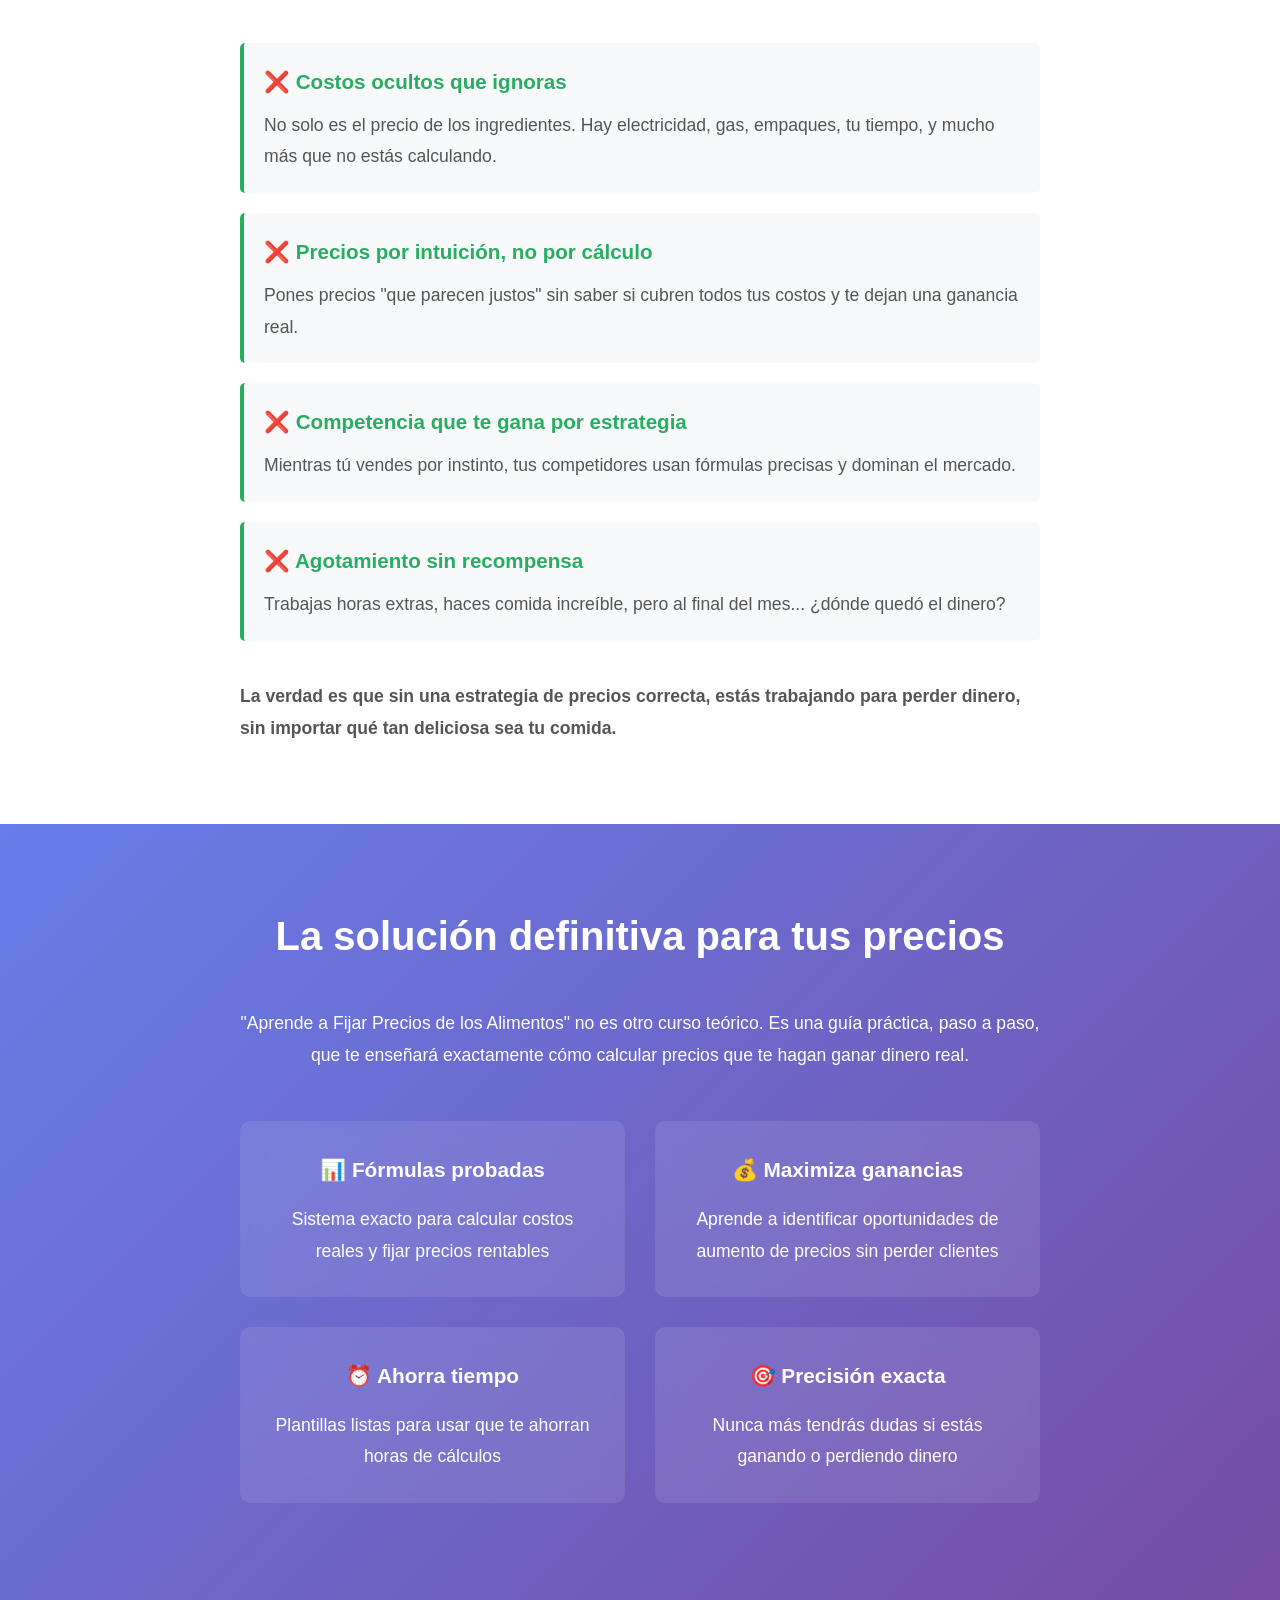
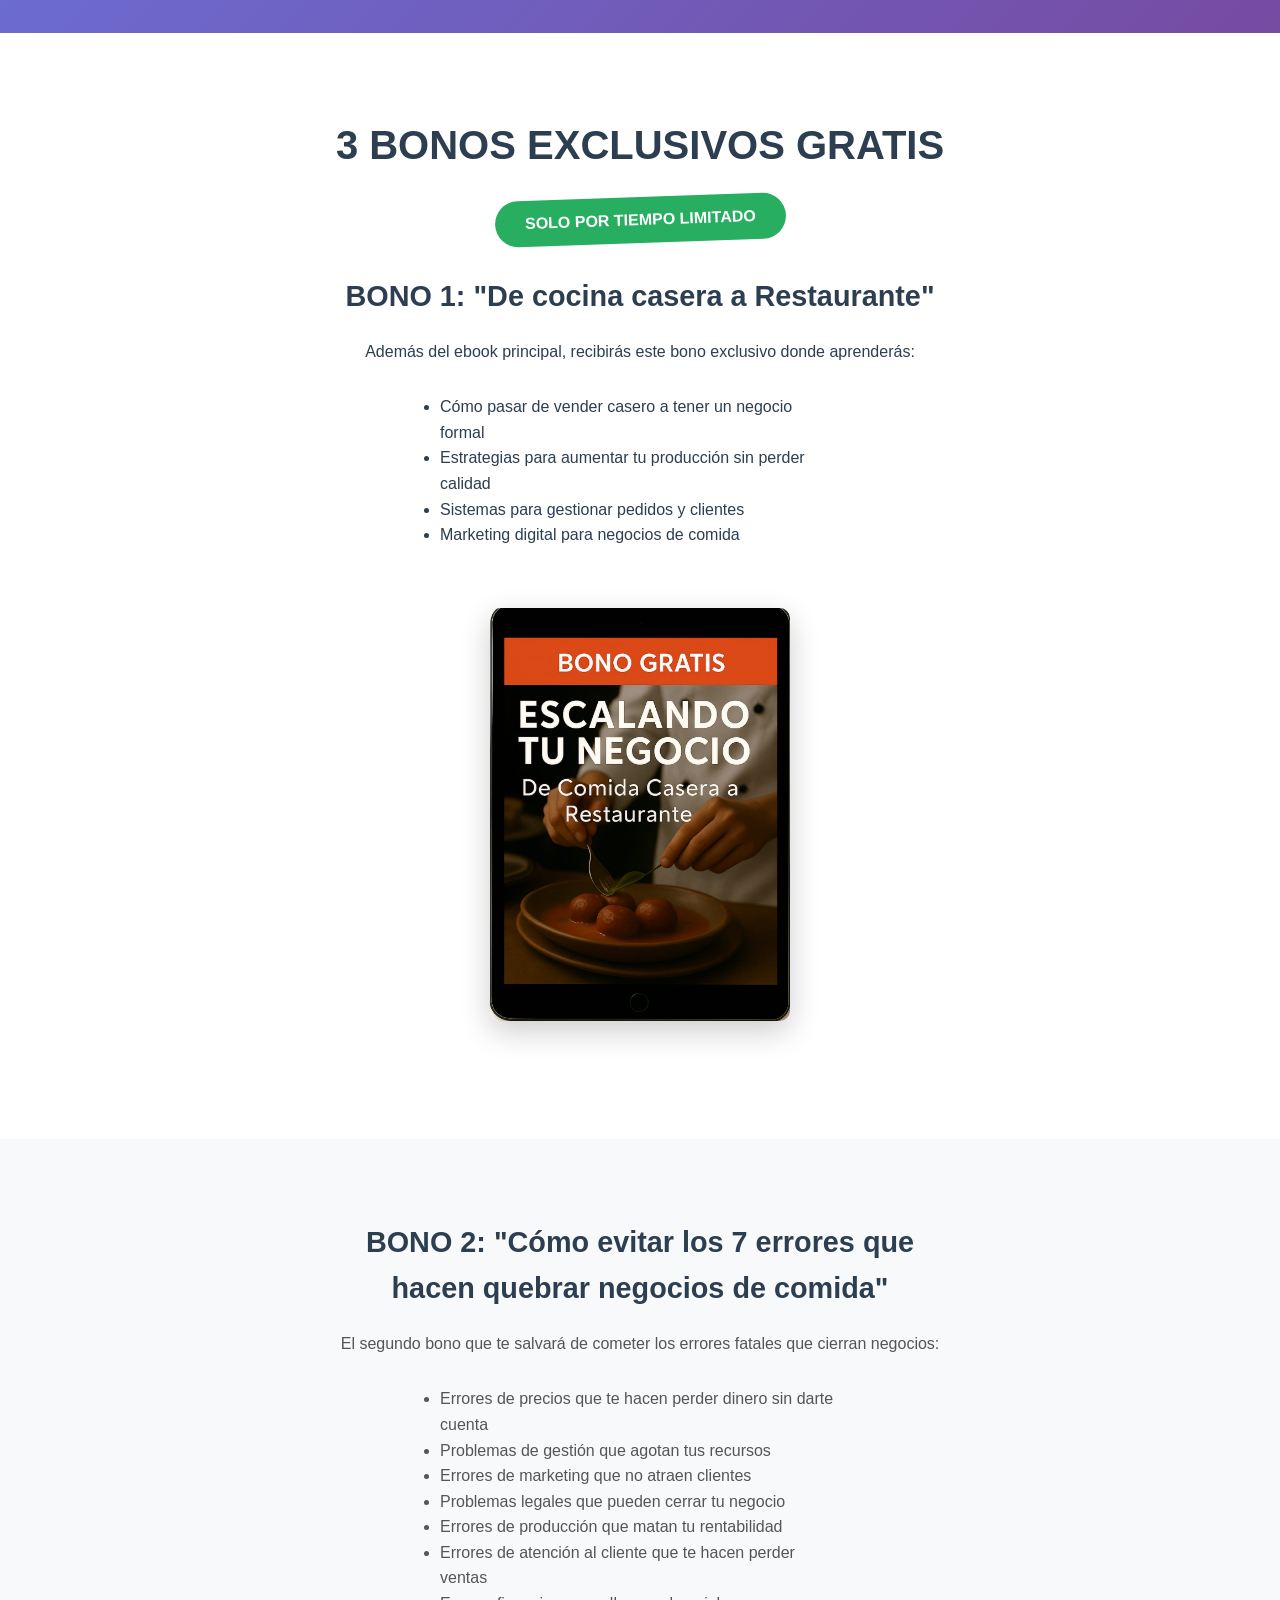
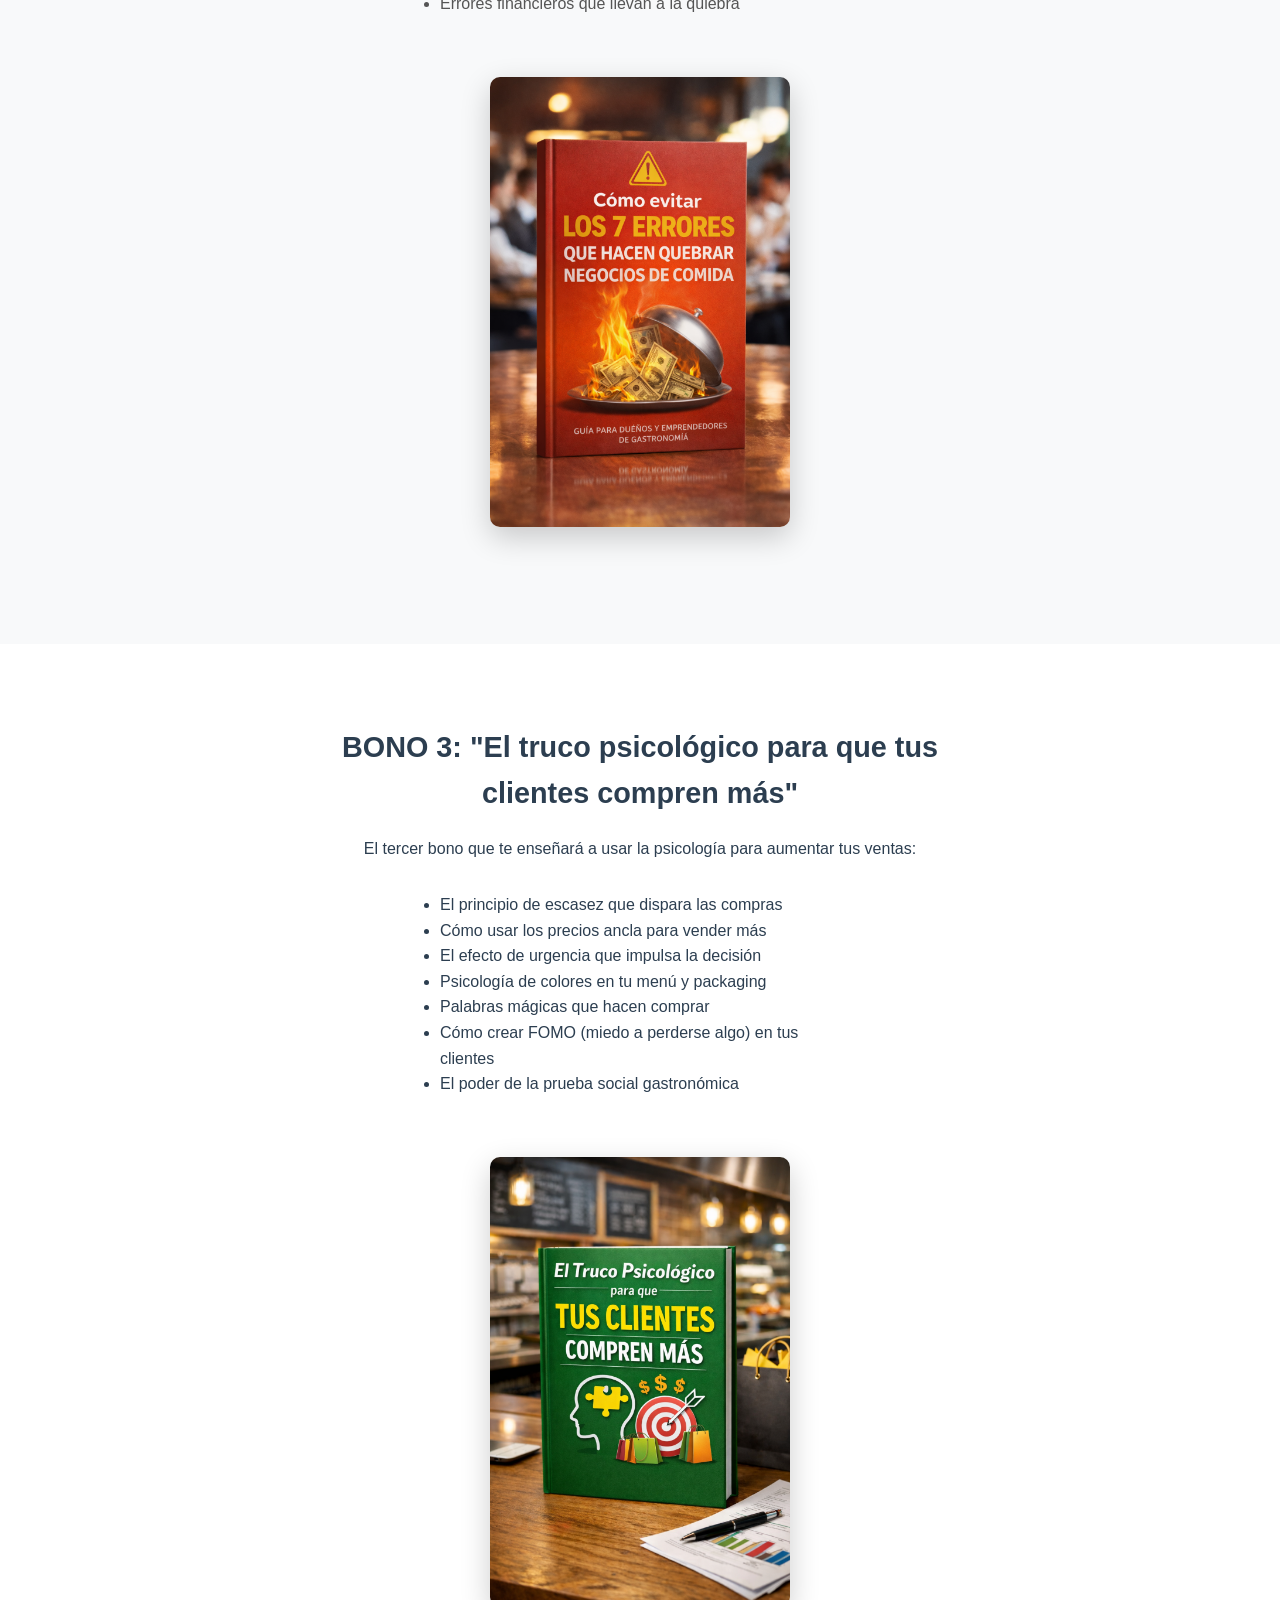
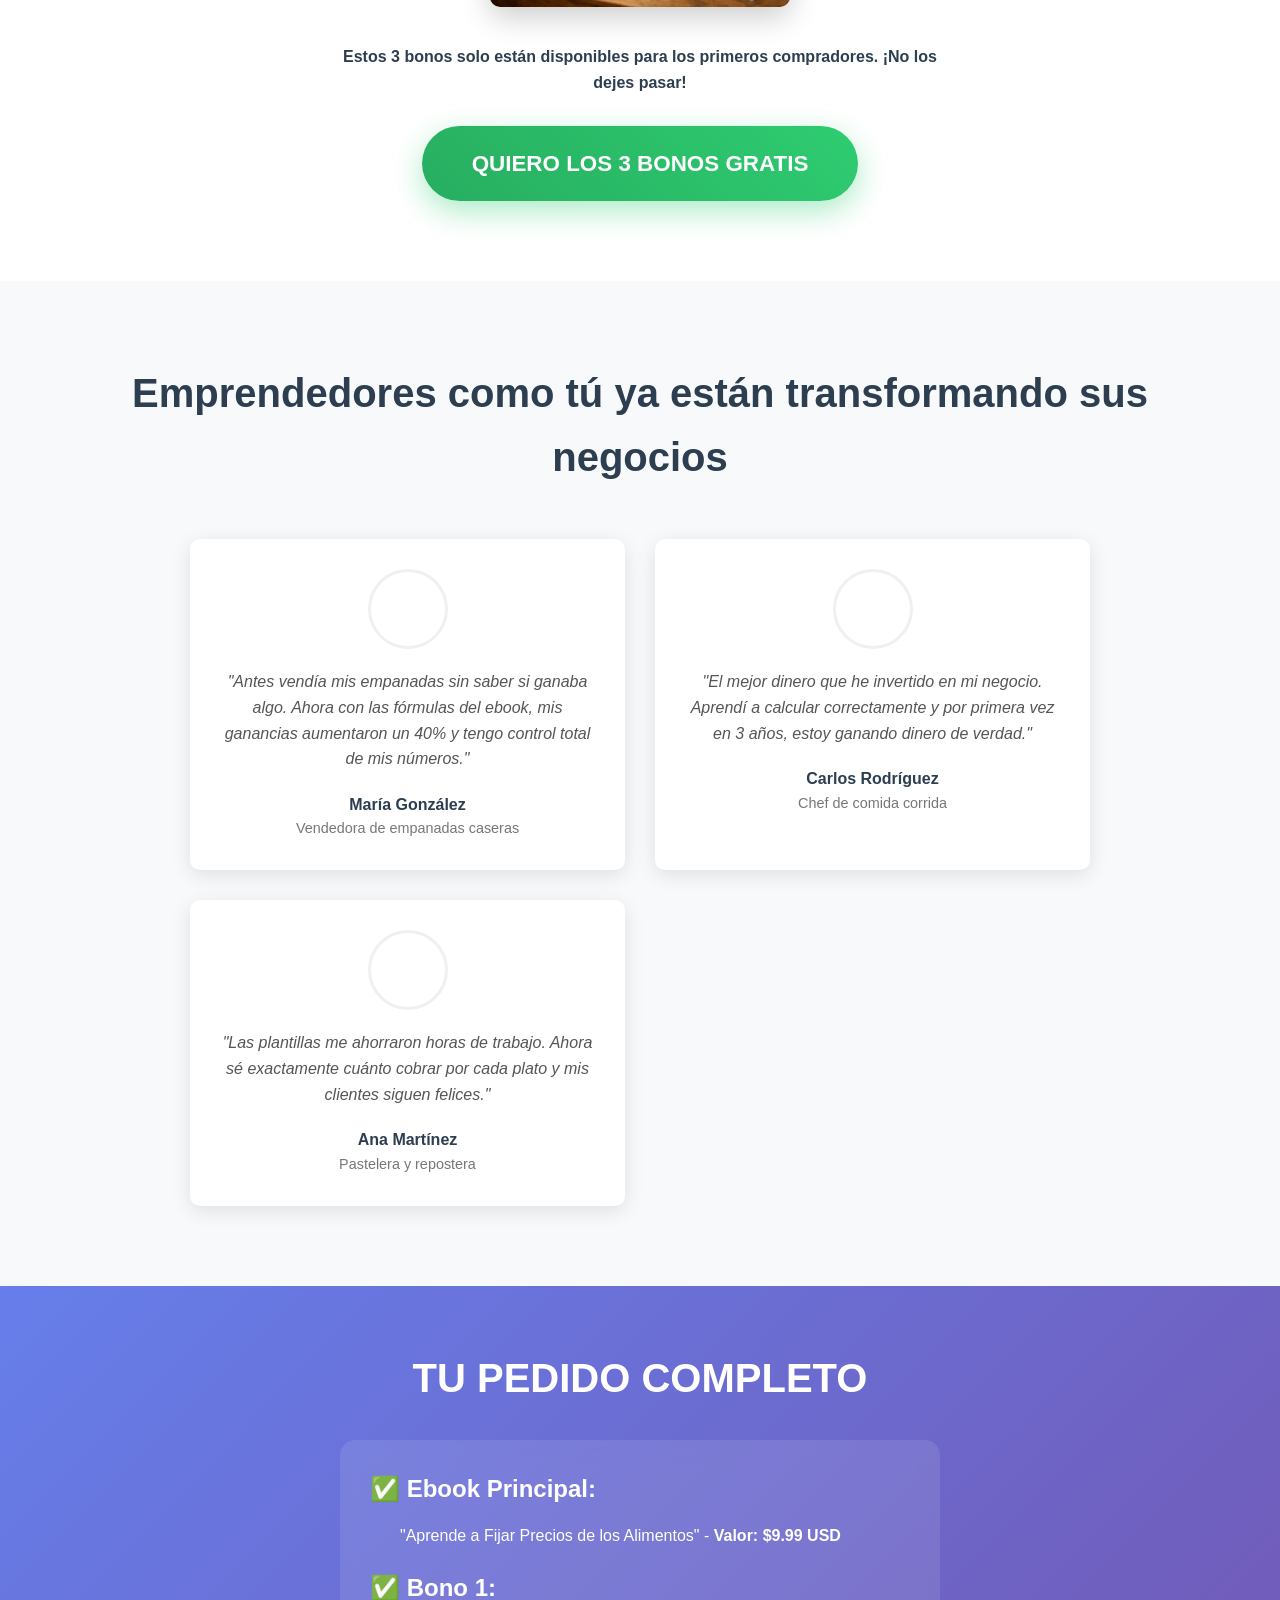
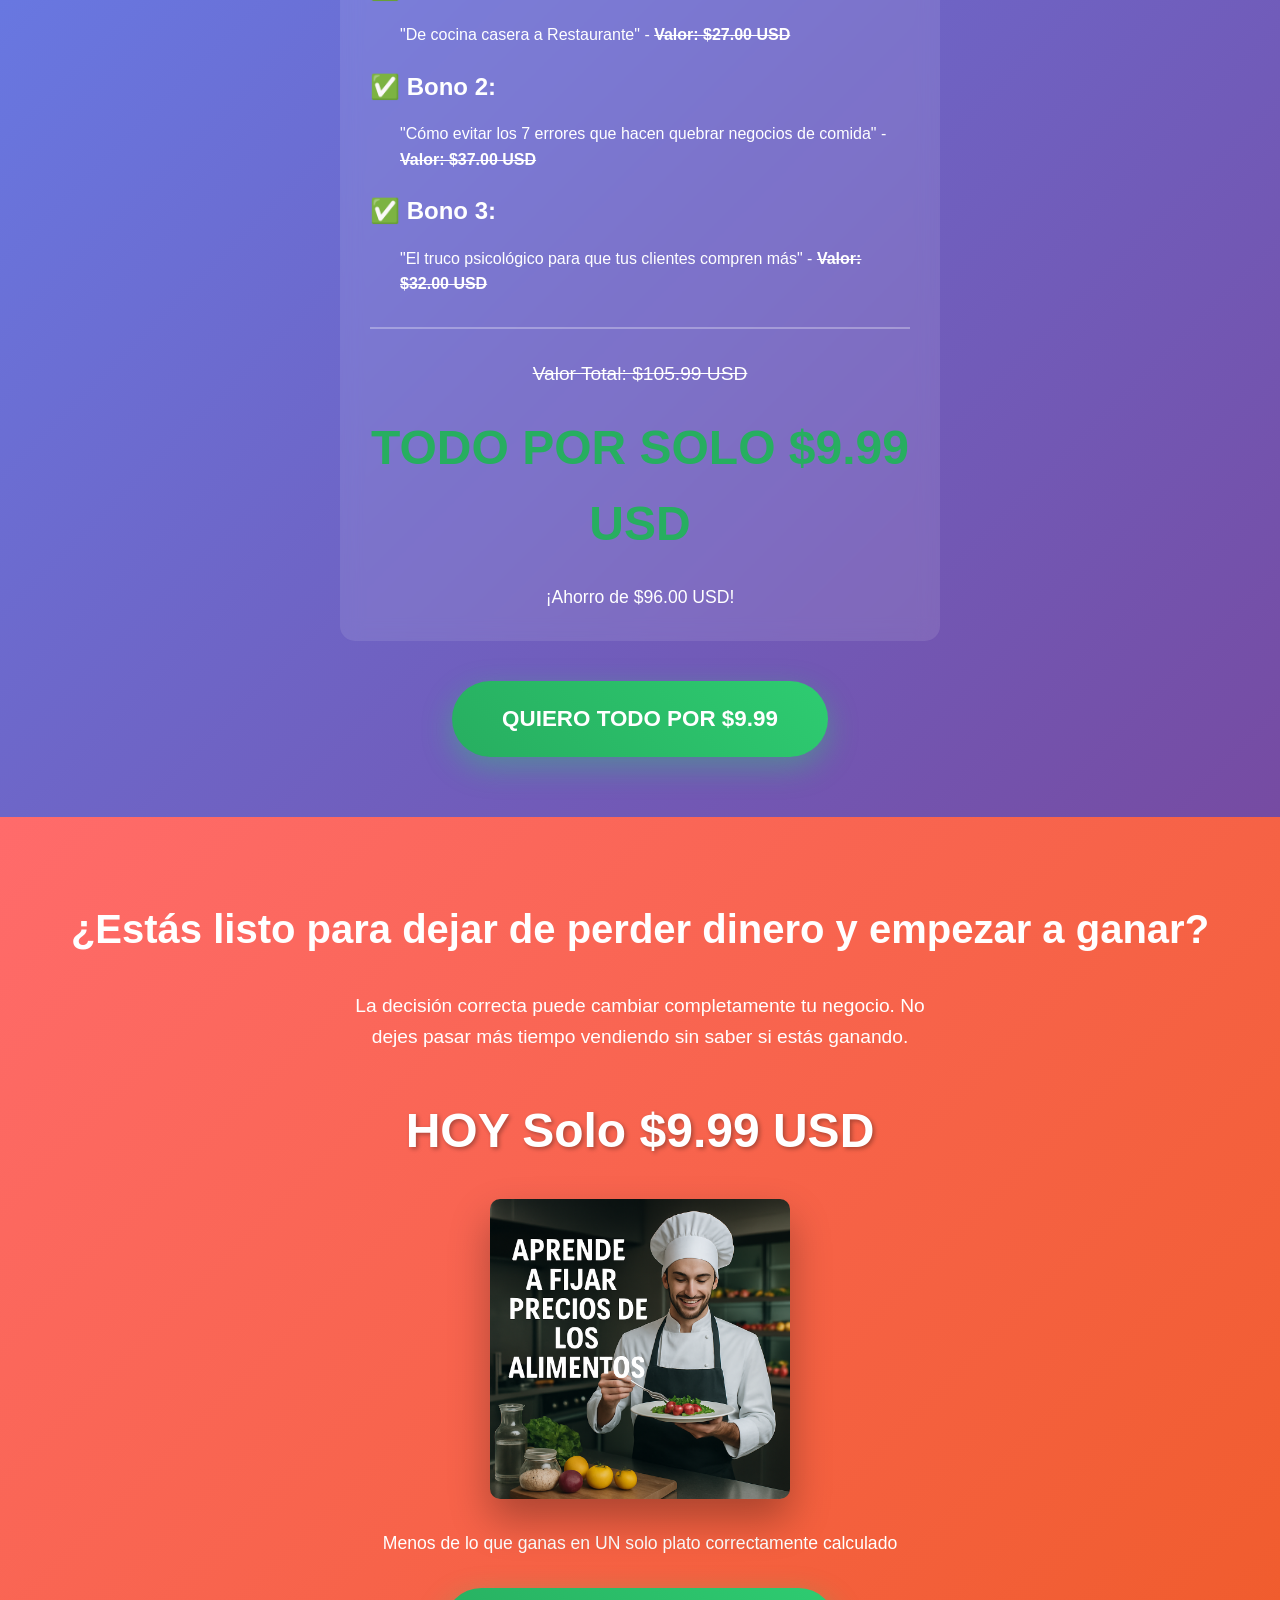
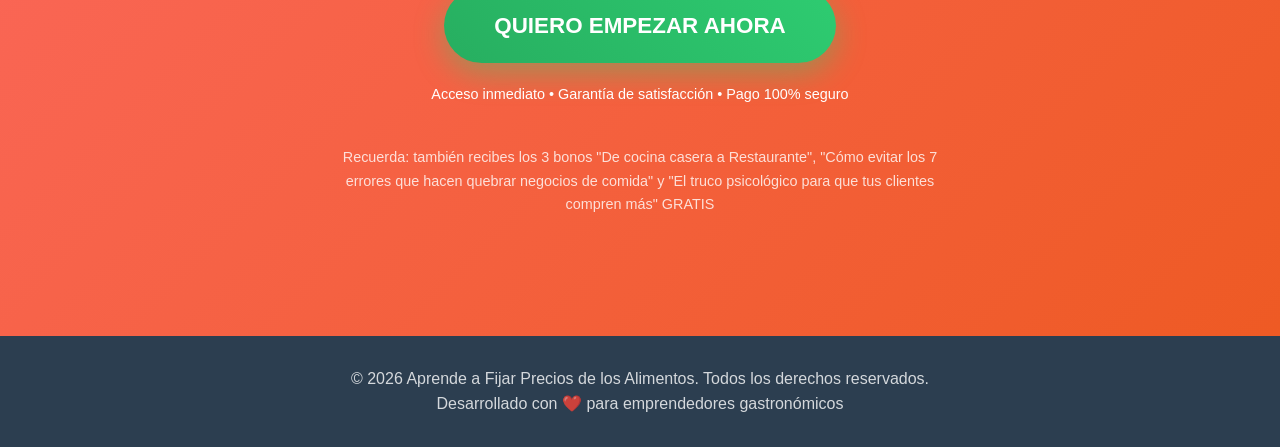
==== commit 39aa579c: "Add files via upload" ====
--- a/index.html
+++ b/index.html
@@ -391,6 +391,27 @@
     </style>
 </head>
 <body>
+    <!-- Countdown Timer -->
+    <div style="background: linear-gradient(45deg, #ff6b6b, #ee5a24); color: white; padding: 15px 0; text-align: center; position: relative; z-index: 1000;">
+        <div class="container">
+            <div style="font-size: 1.3rem; font-weight: 700; margin-bottom: 10px;">⏰ ESTA PROMOCIÓN ESTÁ POR TERMINAR</div>
+            <div id="countdown" style="font-size: 2rem; font-weight: 800; display: flex; justify-content: center; gap: 20px; flex-wrap: wrap;">
+                <div style="background: rgba(255,255,255,0.2); padding: 10px 15px; border-radius: 8px; min-width: 80px;">
+                    <div id="hours" style="font-size: 2.5rem;">00</div>
+                    <div style="font-size: 0.9rem; opacity: 0.9;">HORAS</div>
+                </div>
+                <div style="background: rgba(255,255,255,0.2); padding: 10px 15px; border-radius: 8px; min-width: 80px;">
+                    <div id="minutes" style="font-size: 2.5rem;">00</div>
+                    <div style="font-size: 0.9rem; opacity: 0.9;">MINUTOS</div>
+                </div>
+                <div style="background: rgba(255,255,255,0.2); padding: 10px 15px; border-radius: 8px; min-width: 80px;">
+                    <div id="seconds" style="font-size: 2.5rem;">00</div>
+                    <div style="font-size: 0.9rem; opacity: 0.9;">SEGUNDOS</div>
+                </div>
+            </div>
+        </div>
+    </div>
+
     <!-- Hero Section -->
     <section class="hero">
         <div class="container">
@@ -678,6 +699,56 @@
     </footer>
 
     <script>
+        // Countdown Timer Script
+        function startCountdown() {
+            // Set the countdown time (24 hours from now)
+            const countdownTime = 24 * 60 * 60 * 1000; // 24 hours in milliseconds
+            const endTime = Date.now() + countdownTime;
+            
+            // Store end time in localStorage to persist across page refreshes
+            if (!localStorage.getItem('countdownEndTime')) {
+                localStorage.setItem('countdownEndTime', endTime.toString());
+            } else {
+                const storedEndTime = parseInt(localStorage.getItem('countdownEndTime'));
+                // If the stored time has passed, reset it
+                if (storedEndTime < Date.now()) {
+                    localStorage.setItem('countdownEndTime', endTime.toString());
+                }
+            }
+            
+            function updateCountdown() {
+                const now = Date.now();
+                const endTime = parseInt(localStorage.getItem('countdownEndTime'));
+                const timeLeft = endTime - now;
+                
+                if (timeLeft > 0) {
+                    const hours = Math.floor(timeLeft / (1000 * 60 * 60));
+                    const minutes = Math.floor((timeLeft % (1000 * 60 * 60)) / (1000 * 60));
+                    const seconds = Math.floor((timeLeft % (1000 * 60)) / 1000);
+                    
+                    document.getElementById('hours').textContent = hours.toString().padStart(2, '0');
+                    document.getElementById('minutes').textContent = minutes.toString().padStart(2, '0');
+                    document.getElementById('seconds').textContent = seconds.toString().padStart(2, '0');
+                } else {
+                    // Countdown finished
+                    document.getElementById('hours').textContent = '00';
+                    document.getElementById('minutes').textContent = '00';
+                    document.getElementById('seconds').textContent = '00';
+                    
+                    // Optionally show a message when countdown ends
+                    const countdownElement = document.getElementById('countdown');
+                    countdownElement.innerHTML = '<div style="font-size: 1.5rem; font-weight: 800;">¡LA PROMOCIÓN HA TERMINADO!</div>';
+                }
+            }
+            
+            // Update immediately and then every second
+            updateCountdown();
+            setInterval(updateCountdown, 1000);
+        }
+        
+        // Start countdown when page loads
+        window.addEventListener('load', startCountdown);
+        
         // Smooth scroll for any anchor links
         document.querySelectorAll('a[href^="#"]').forEach(anchor => {
             anchor.addEventListener('click', function (e) {
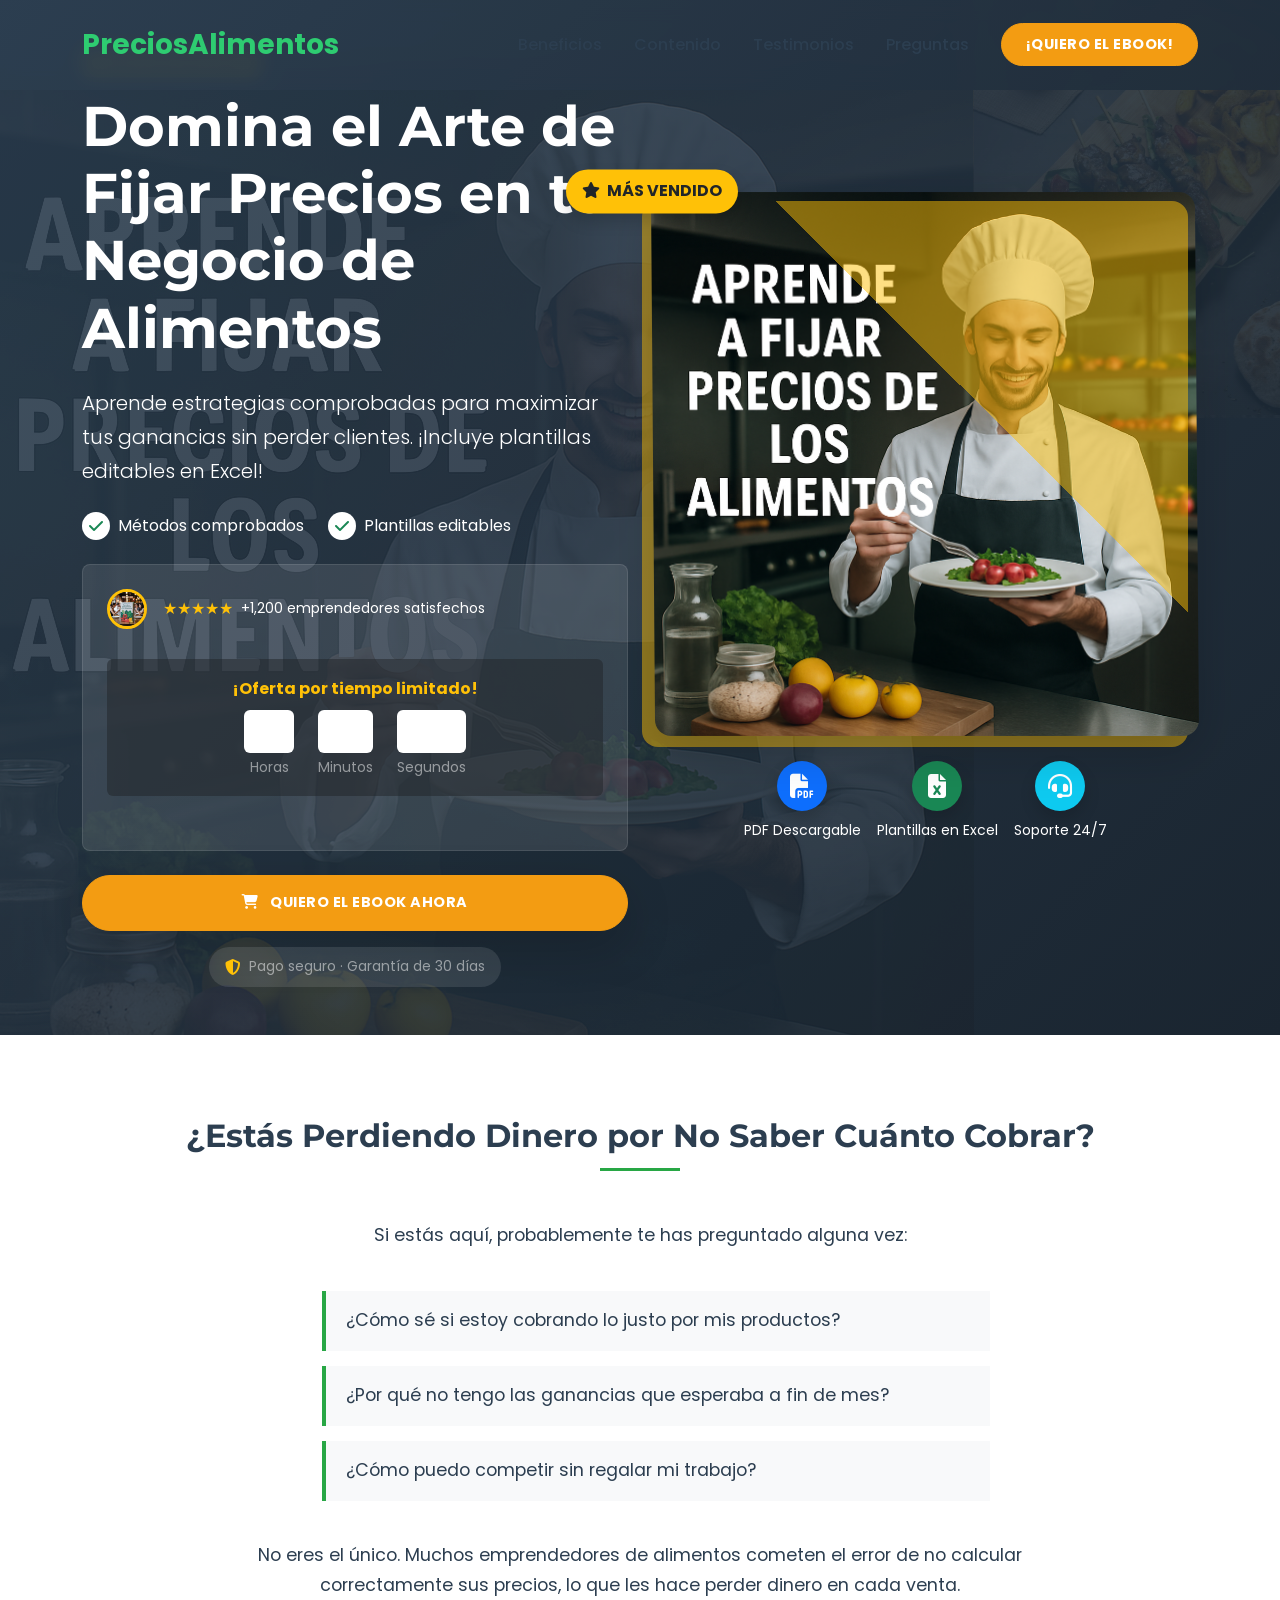
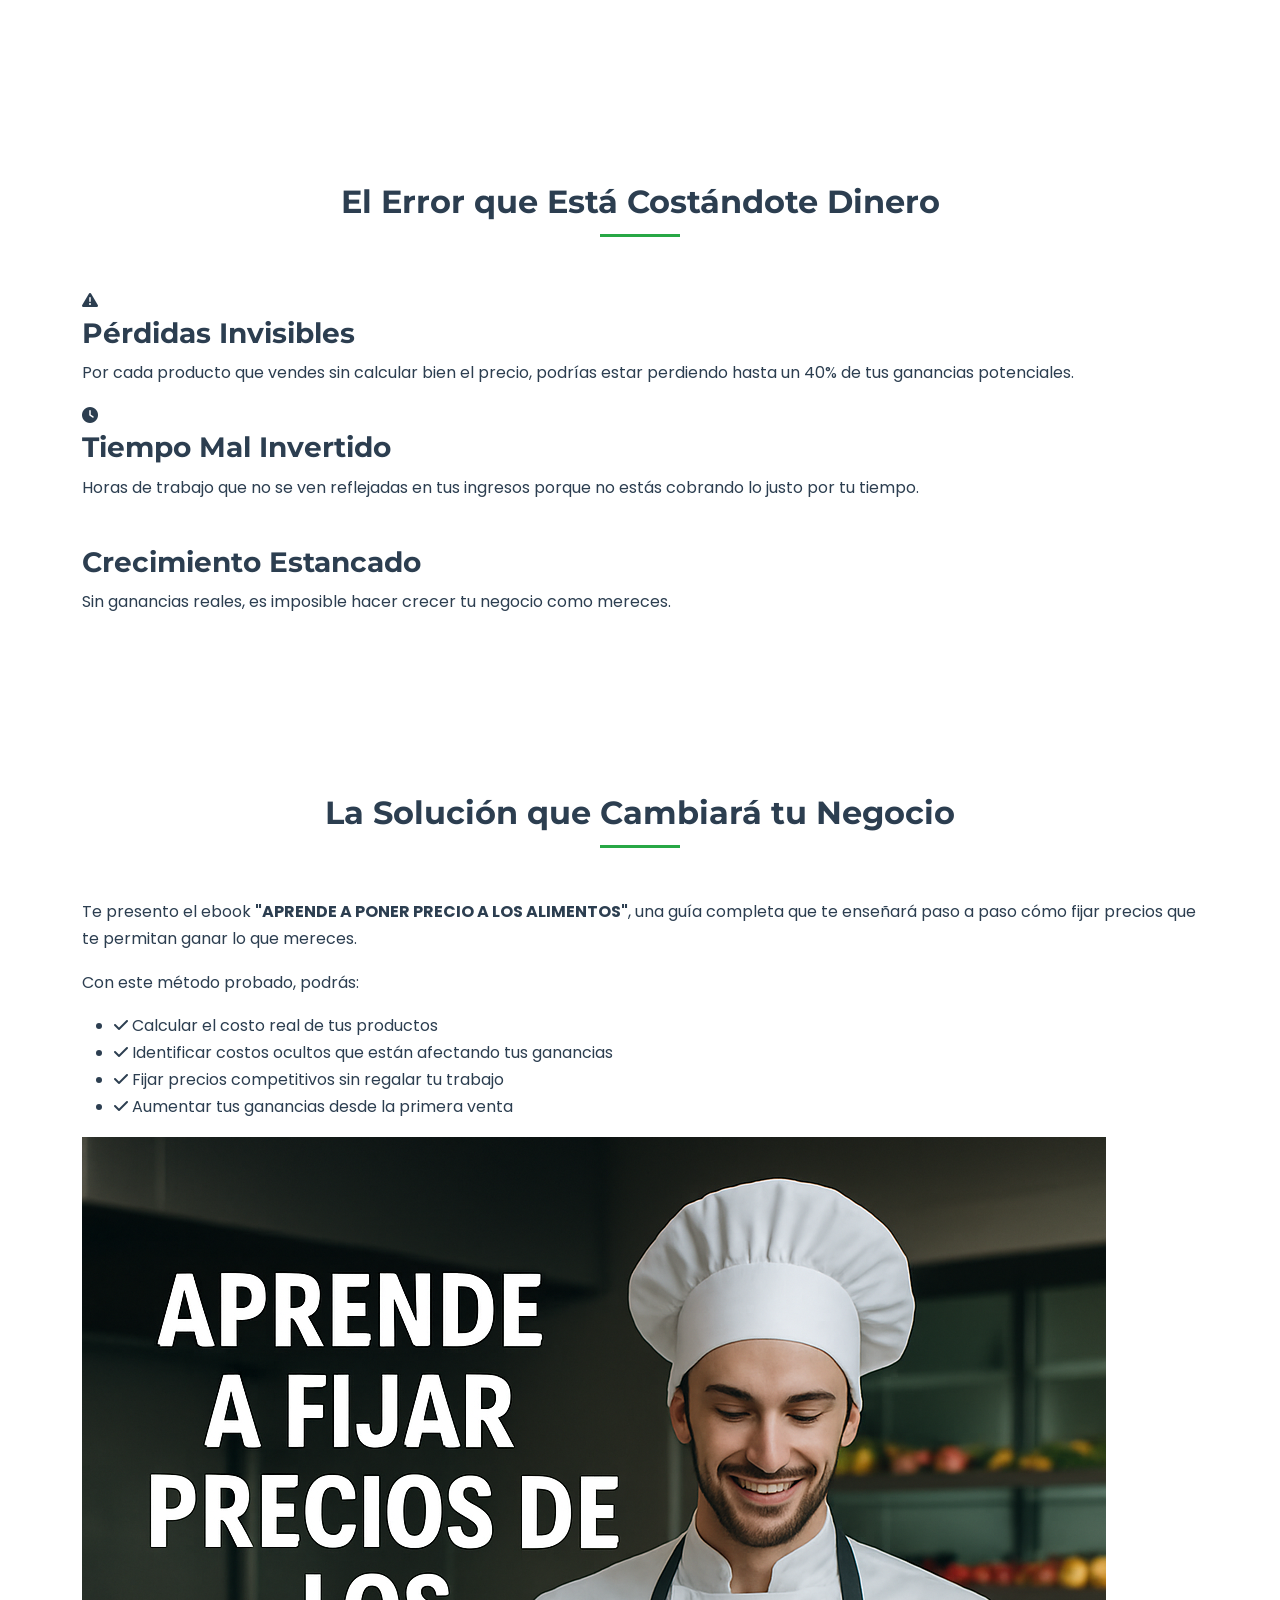
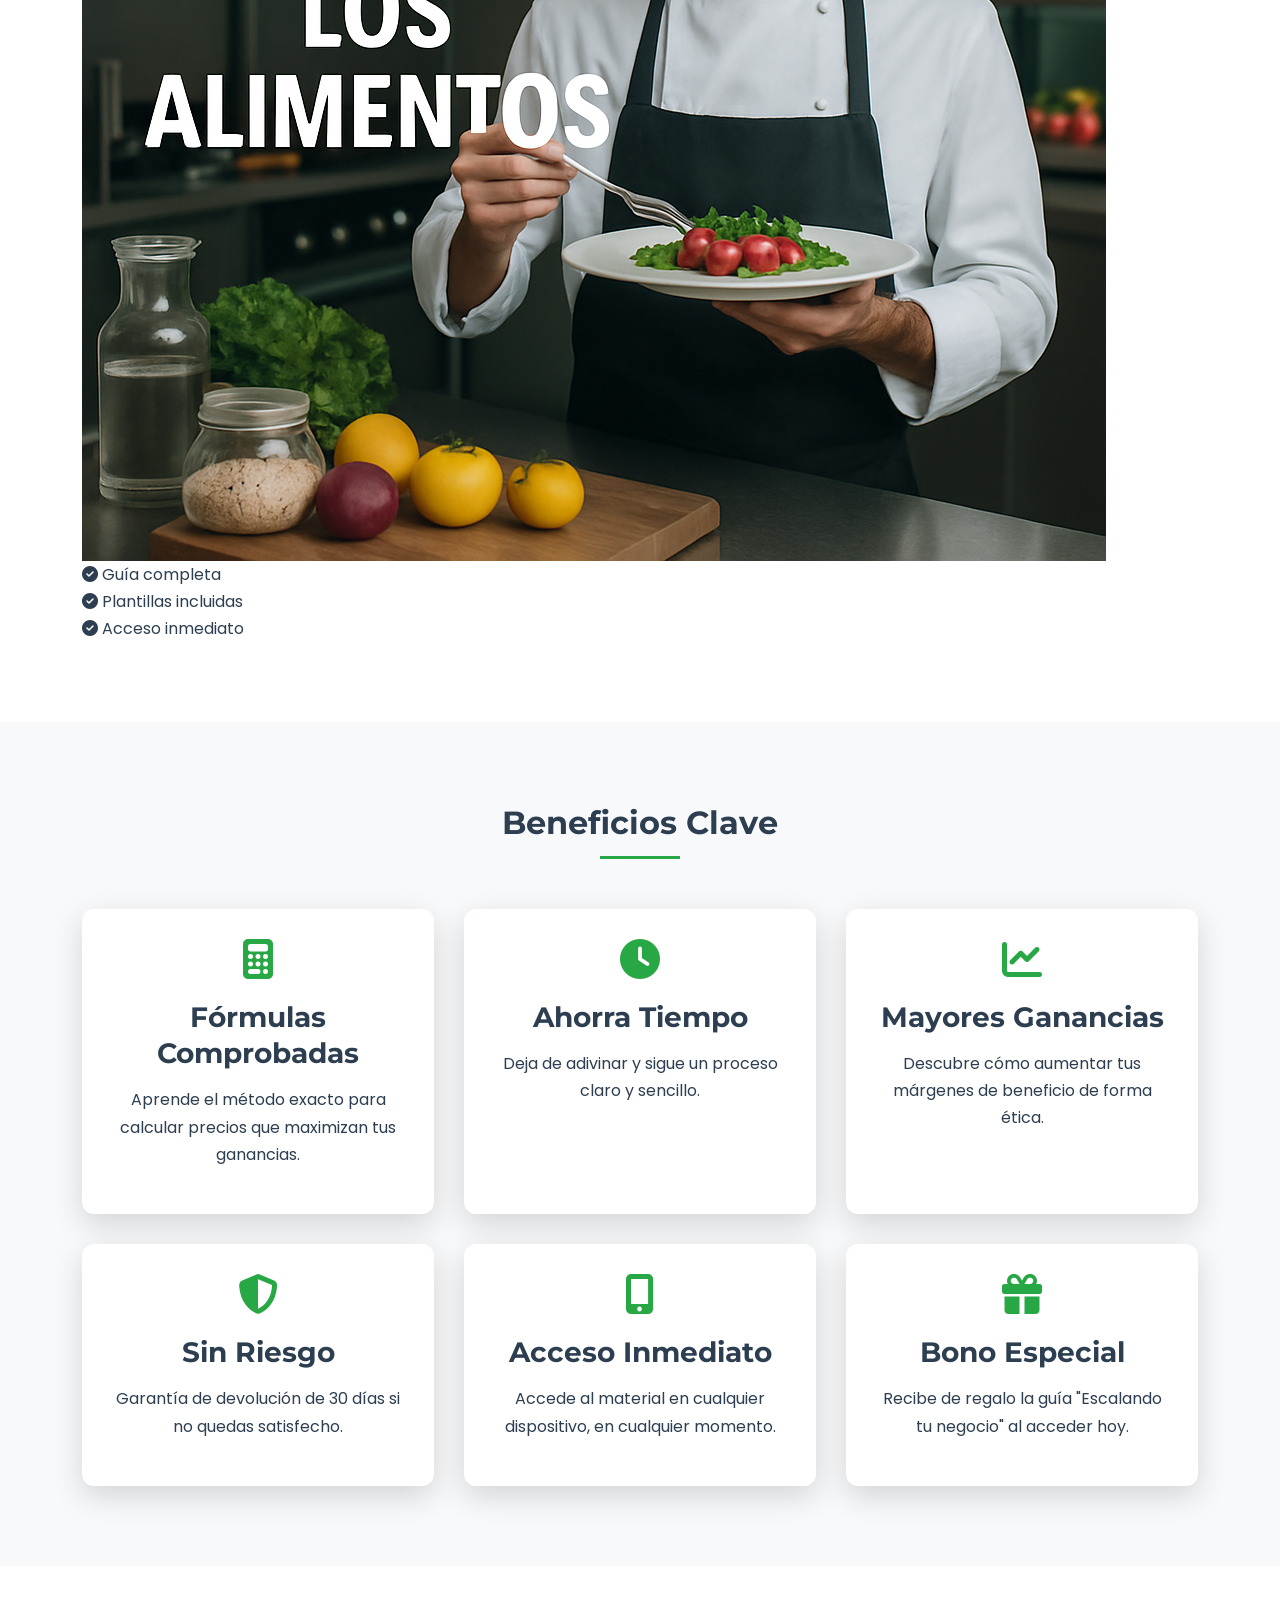
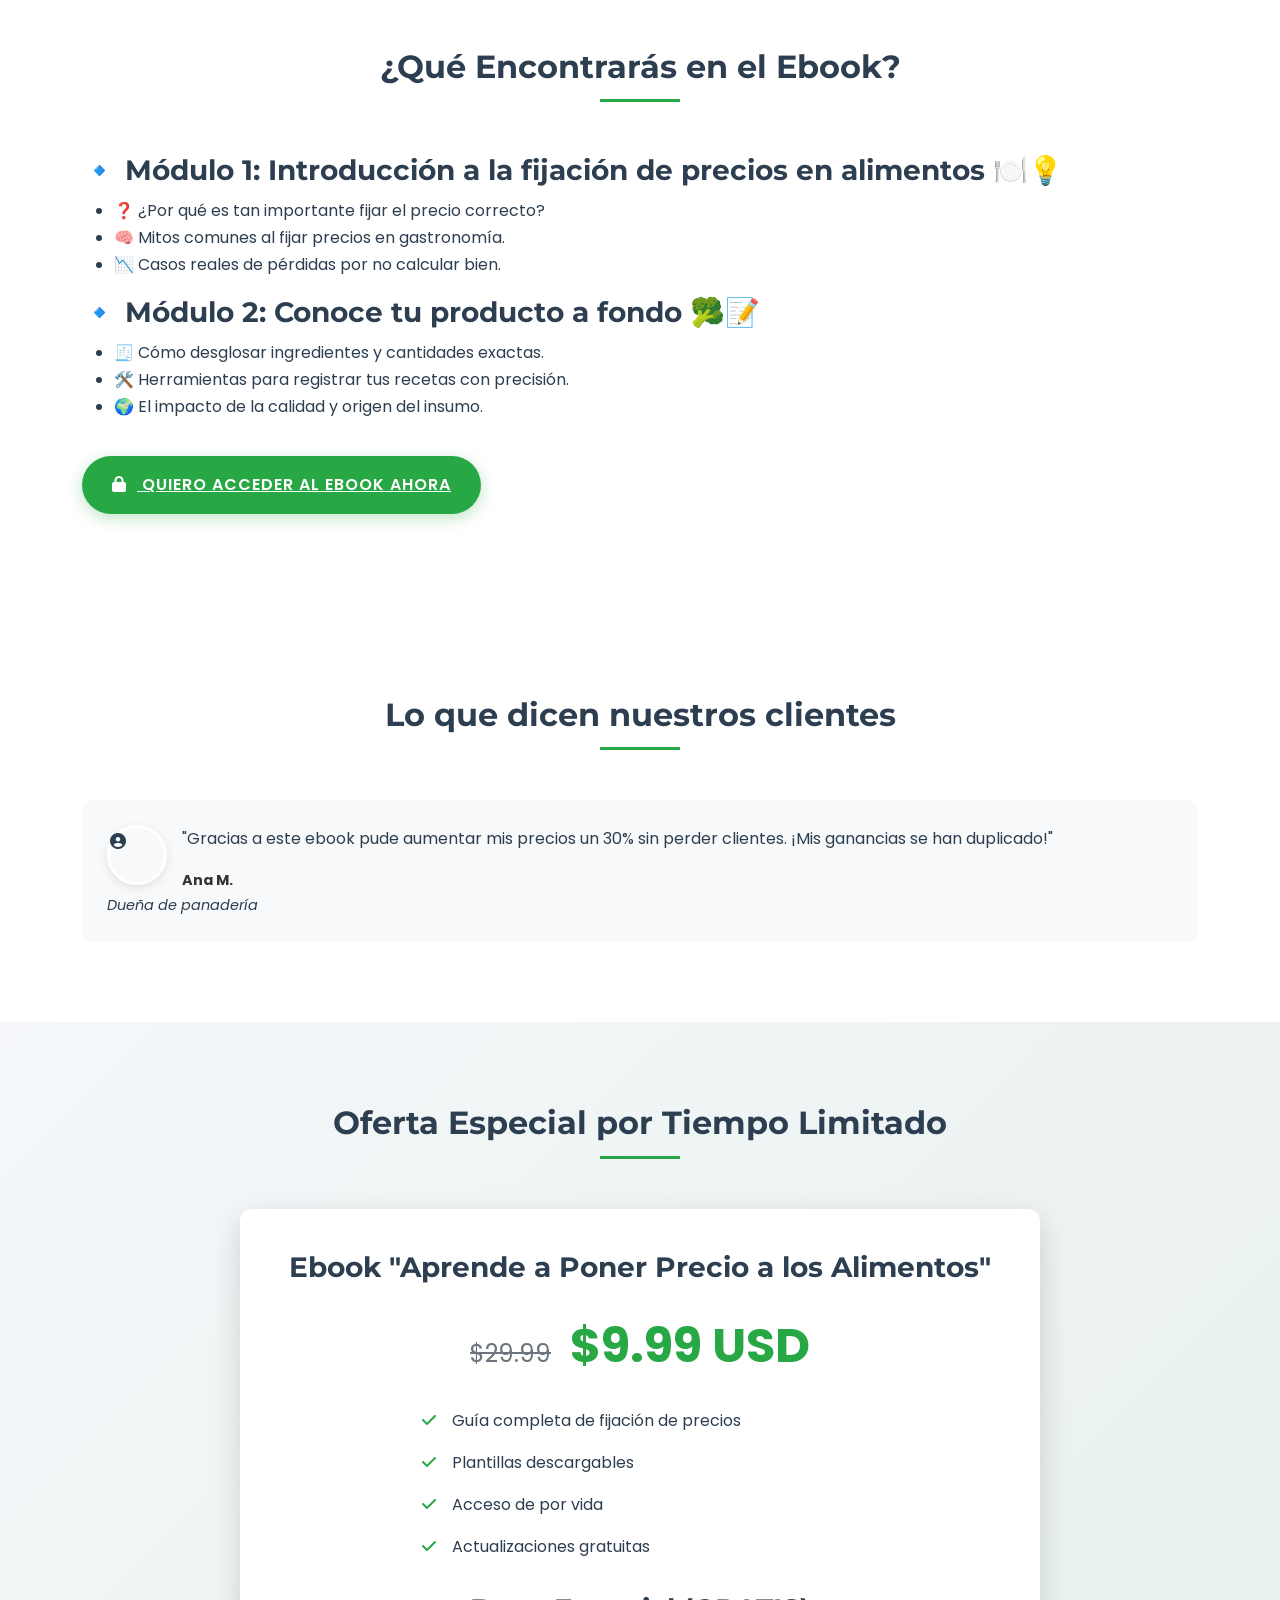
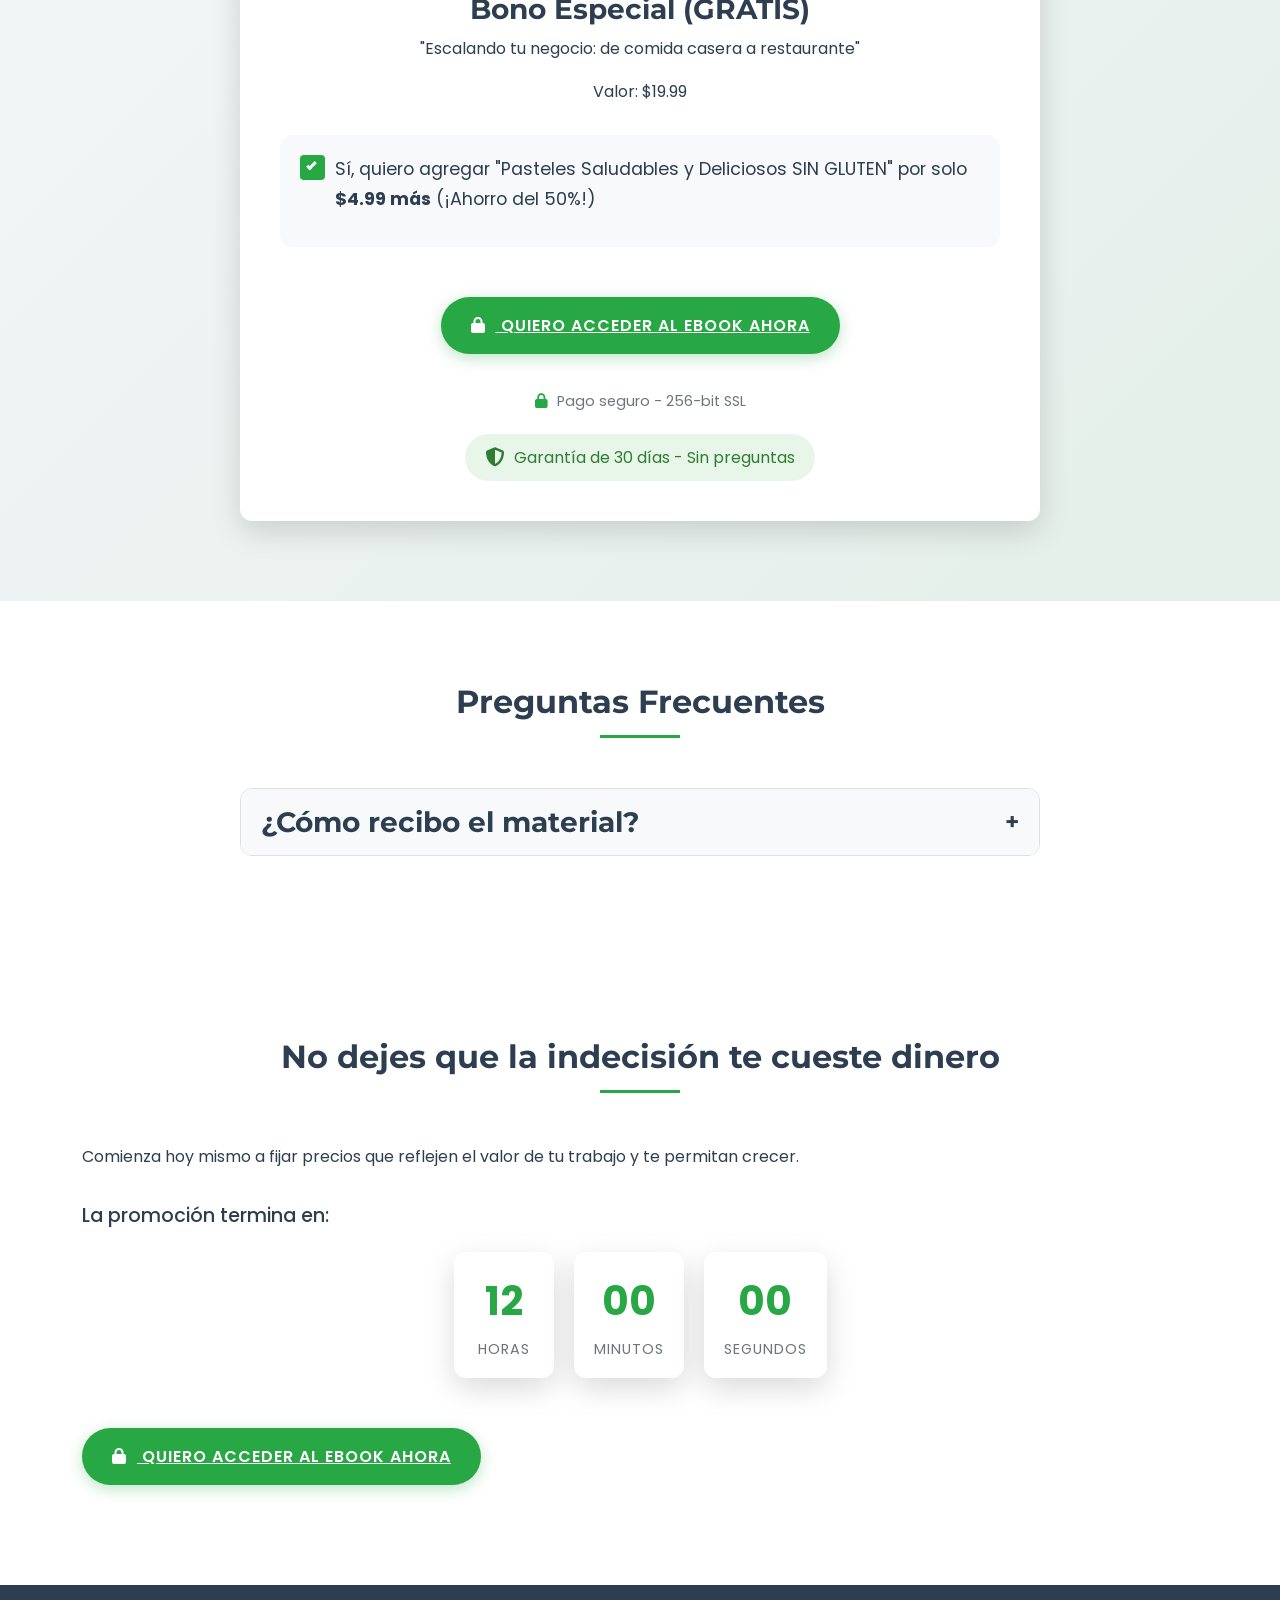
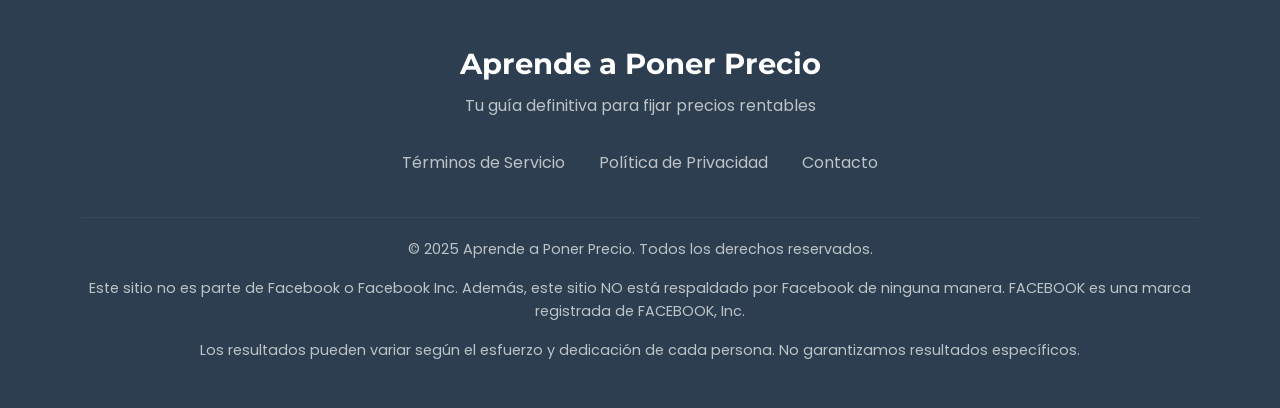
==== commit 873d7b6b: "Add files via upload" ====
--- a/index.html
+++ b/index.html
@@ -1,786 +1,570 @@
-<!DOCTYPE html>
-<html lang="es">
-<head>
-    <meta charset="UTF-8">
-    <meta name="viewport" content="width=device-width, initial-scale=1.0">
-    <title>Aprende a Fijar Precios de los Alimentos - Ebook Digital</title>
-    <meta name="description" content="Aprende a calcular el precio correcto de tus platos y empieza a ganar dinero real con tu negocio de comida. Guía práctica para emprendedores gastronómicos.">
-    
-    <!-- Meta Pixel Code -->
-    <script>
-        !function(f,b,e,v,n,t,s)
-        {if(f.fbq)return;n=f.fbq=function(){n.callMethod?
-        n.callMethod.apply(n,arguments):n.queue.push(arguments)};
-        if(!f._fbq)f._fbq=n;n.push=n;n.loaded=!0;n.version='2.0';
-        n.queue=[];t=b.createElement(e);t.async=!0;
-        t.src=v;s=b.getElementsByTagName(e)[0];
-        s.parentNode.insertBefore(t,s)}(window, document,'script',
-        'https://connect.facebook.net/en_US/fbevents.js');
-        fbq('init', '1646156149348746');
-        fbq('track', 'PageView');
-    </script>
-    <noscript><img height="1" width="1" style="display:none"
-        src="https://www.facebook.com/tr?id=1646156149348746&ev=PageView&noscript=1"
-    /></noscript>
-    <!-- End Meta Pixel Code -->
-    
-    <style>
-        * {
-            margin: 0;
-            padding: 0;
-            box-sizing: border-box;
-        }
-        
-        body {
-            font-family: -apple-system, BlinkMacSystemFont, 'Segoe UI', Roboto, Oxygen, Ubuntu, Cantarell, sans-serif;
-            line-height: 1.6;
-            color: #2c3e50;
-            background: linear-gradient(135deg, #667eea 0%, #764ba2 100%);
-            min-height: 100vh;
-        }
-        
-        .container {
-            max-width: 1200px;
-            margin: 0 auto;
-            padding: 0 20px;
-        }
-        
-        /* Hero Section */
-        .hero {
-            padding: 80px 0;
-            text-align: center;
-            color: white;
-            background-image: url('imagenes/portada 2.png');
-            background-size: cover;
-            background-position: center;
-            background-repeat: no-repeat;
-            position: relative;
-        }
-        
-        .hero::before {
-            content: '';
-            position: absolute;
-            top: 0;
-            left: 0;
-            right: 0;
-            bottom: 0;
-            background: rgba(0, 0, 0, 0.7);
-            z-index: 1;
-        }
-        
-        .hero .container {
-            position: relative;
-            z-index: 2;
-        }
-        
-        .hero h1 {
-            font-size: 3.5rem;
-            font-weight: 800;
-            margin-bottom: 20px;
-            text-shadow: 2px 2px 4px rgba(0,0,0,0.3);
-            animation: fadeInUp 0.8s ease;
-        }
-        
-        .hero h2 {
-            font-size: 1.5rem;
-            font-weight: 400;
-            margin-bottom: 40px;
-            opacity: 0.95;
-            max-width: 600px;
-            margin-left: auto;
-            margin-right: auto;
-            animation: fadeInUp 0.8s ease 0.2s both;
-        }
-        
-        .ebook-image {
-            max-width: 400px;
-            width: 100%;
-            height: auto;
-            margin: 40px auto;
-            display: block;
-            box-shadow: 0 20px 40px rgba(0,0,0,0.3);
-            border-radius: 10px;
-            animation: fadeInUp 0.8s ease 0.4s both;
-        }
-        
-        .cta-button {
-            display: inline-block;
-            background: linear-gradient(45deg, #27ae60, #2ecc71);
-            color: white;
-            padding: 20px 50px;
-            font-size: 1.4rem;
-            font-weight: 700;
-            text-decoration: none;
-            border-radius: 50px;
-            box-shadow: 0 10px 30px rgba(46, 204, 113, 0.4);
-            transition: all 0.3s ease;
-            animation: fadeInUp 0.8s ease 0.6s both;
-            border: none;
-            cursor: pointer;
-        }
-        
-        .cta-button:hover {
-            transform: translateY(-3px);
-            box-shadow: 0 15px 40px rgba(46, 204, 113, 0.5);
-        }
-        
-        .button-subtext {
-            margin-top: 15px;
-            font-size: 0.9rem;
-            opacity: 0.9;
-            animation: fadeInUp 0.8s ease 0.8s both;
-        }
-        
-        .credibility-text {
-            margin-top: 30px;
-            font-size: 1rem;
-            opacity: 0.85;
-            max-width: 500px;
-            margin-left: auto;
-            margin-right: auto;
-            animation: fadeInUp 0.8s ease 1s both;
-        }
-        
-        /* Problem Section */
-        .problem {
-            background: white;
-            padding: 80px 0;
-        }
-        
-        .problem h2 {
-            font-size: 2.5rem;
-            font-weight: 700;
-            text-align: center;
-            margin-bottom: 40px;
-            color: #2c3e50;
-        }
-        
-        .problem-content {
-            max-width: 800px;
-            margin: 0 auto;
-            font-size: 1.1rem;
-            line-height: 1.8;
-            color: #555;
-        }
-        
-        .problem-points {
-            margin: 40px 0;
-        }
-        
-        .problem-point {
-            background: #f8f9fa;
-            padding: 20px;
-            margin: 20px 0;
-            border-left: 4px solid #27ae60;
-            border-radius: 5px;
-        }
-        
-        .problem-point h3 {
-            color: #27ae60;
-            margin-bottom: 10px;
-        }
-        
-        /* Solution Section */
-        .solution {
-            background: linear-gradient(135deg, #667eea 0%, #764ba2 100%);
-            padding: 80px 0;
-            color: white;
-            text-align: center;
-        }
-        
-        .solution h2 {
-            font-size: 2.5rem;
-            font-weight: 700;
-            margin-bottom: 40px;
-        }
-        
-        .solution-content {
-            max-width: 800px;
-            margin: 0 auto;
-            font-size: 1.1rem;
-            line-height: 1.8;
-        }
-        
-        .benefits {
-            display: grid;
-            grid-template-columns: repeat(auto-fit, minmax(250px, 1fr));
-            gap: 30px;
-            margin: 50px 0;
-        }
-        
-        .benefit {
-            background: rgba(255, 255, 255, 0.1);
-            padding: 30px;
-            border-radius: 10px;
-            backdrop-filter: blur(10px);
-        }
-        
-        .benefit h3 {
-            font-size: 1.3rem;
-            margin-bottom: 15px;
-            color: #fff;
-        }
-        
-        /* Bonus Section */
-        .bonus {
-            background: white;
-            padding: 80px 0;
-            text-align: center;
-        }
-        
-        .bonus h2 {
-            font-size: 2.5rem;
-            font-weight: 700;
-            margin-bottom: 20px;
-            color: #2c3e50;
-        }
-        
-        .bonus-badge {
-            display: inline-block;
-            background: #27ae60;
-            color: white;
-            padding: 10px 30px;
-            border-radius: 25px;
-            font-weight: 700;
-            margin-bottom: 30px;
-            transform: rotate(-2deg);
-        }
-        
-        .bonus-content {
-            max-width: 600px;
-            margin: 0 auto;
-        }
-        
-        .bonus-image {
-            max-width: 300px;
-            width: 100%;
-            height: auto;
-            margin: 30px auto;
-            box-shadow: 0 10px 30px rgba(0,0,0,0.2);
-            border-radius: 10px;
-        }
-        
-        /* Testimonials */
-        .testimonials {
-            background: #f8f9fa;
-            padding: 80px 0;
-        }
-        
-        .testimonials h2 {
-            font-size: 2.5rem;
-            font-weight: 700;
-            text-align: center;
-            margin-bottom: 50px;
-            color: #2c3e50;
-        }
-        
-        .testimonial-grid {
-            display: grid;
-            grid-template-columns: repeat(auto-fit, minmax(300px, 1fr));
-            gap: 30px;
-            max-width: 900px;
-            margin: 0 auto;
-        }
-        
-        .testimonial {
-            background: white;
-            padding: 30px;
-            border-radius: 10px;
-            box-shadow: 0 5px 20px rgba(0,0,0,0.1);
-            text-align: center;
-        }
-        
-        .testimonial-avatar {
-            width: 80px;
-            height: 80px;
-            border-radius: 50%;
-            margin: 0 auto 20px;
-            background-size: cover;
-            background-position: center;
-            border: 3px solid #f0f0f0;
-        }
-        
-        .testimonial-text {
-            font-style: italic;
-            margin-bottom: 20px;
-            color: #555;
-        }
-        
-        .testimonial-author {
-            font-weight: 700;
-            color: #2c3e50;
-        }
-        
-        .testimonial-role {
-            color: #777;
-            font-size: 0.9rem;
-        }
-        
-        /* Final CTA */
-        .final-cta {
-            background: linear-gradient(135deg, #ff6b6b 0%, #ee5a24 100%);
-            padding: 80px 0;
-            text-align: center;
-            color: white;
-        }
-        
-        .final-cta h2 {
-            font-size: 2.5rem;
-            font-weight: 700;
-            margin-bottom: 30px;
-        }
-        
-        .final-cta p {
-            font-size: 1.2rem;
-            margin-bottom: 40px;
-            max-width: 600px;
-            margin-left: auto;
-            margin-right: auto;
-        }
-        
-        .price-highlight {
-            font-size: 3rem;
-            font-weight: 800;
-            margin: 30px 0;
-            text-shadow: 2px 2px 4px rgba(0,0,0,0.3);
-        }
-        
-        /* Footer */
-        .footer {
-            background: #2c3e50;
-            color: white;
-            padding: 30px 0;
-            text-align: center;
-        }
-        
-        .footer p {
-            opacity: 0.8;
-        }
-        
-        /* Animations */
-        @keyframes fadeInUp {
-            from {
-                opacity: 0;
-                transform: translateY(30px);
-            }
-            to {
-                opacity: 1;
-                transform: translateY(0);
-            }
-        }
-        
-        /* Responsive */
-        @media (max-width: 768px) {
-            .hero h1 {
-                font-size: 2.5rem;
-            }
-            
-            .hero h2 {
-                font-size: 1.2rem;
-            }
-            
-            .cta-button {
-                padding: 15px 40px;
-                font-size: 1.2rem;
-            }
-            
-            .price-highlight {
-                font-size: 2.5rem;
-            }
-        }
-    </style>
-</head>
-<body>
-    <!-- Countdown Timer -->
-    <div style="background: linear-gradient(45deg, #ff6b6b, #ee5a24); color: white; padding: 15px 0; text-align: center; position: relative; z-index: 1000;">
-        <div class="container">
-            <div style="font-size: 1.3rem; font-weight: 700; margin-bottom: 10px;">⏰ ESTA PROMOCIÓN ESTÁ POR TERMINAR</div>
-            <div id="countdown" style="font-size: 2rem; font-weight: 800; display: flex; justify-content: center; gap: 20px; flex-wrap: wrap;">
-                <div style="background: rgba(255,255,255,0.2); padding: 10px 15px; border-radius: 8px; min-width: 80px;">
-                    <div id="hours" style="font-size: 2.5rem;">00</div>
-                    <div style="font-size: 0.9rem; opacity: 0.9;">HORAS</div>
-                </div>
-                <div style="background: rgba(255,255,255,0.2); padding: 10px 15px; border-radius: 8px; min-width: 80px;">
-                    <div id="minutes" style="font-size: 2.5rem;">00</div>
-                    <div style="font-size: 0.9rem; opacity: 0.9;">MINUTOS</div>
-                </div>
-                <div style="background: rgba(255,255,255,0.2); padding: 10px 15px; border-radius: 8px; min-width: 80px;">
-                    <div id="seconds" style="font-size: 2.5rem;">00</div>
-                    <div style="font-size: 0.9rem; opacity: 0.9;">SEGUNDOS</div>
-                </div>
-            </div>
-        </div>
-    </div>
-
-    <!-- Hero Section -->
-    <section class="hero">
-        <div class="container">
-            <h1>¿Estás perdiendo dinero vendiendo comida sin darte cuenta?</h1>
-            <h2>Aprende a calcular el precio correcto de tus platos y empieza a ganar dinero real con tu negocio de comida.</h2>
-            
-            <img src="imagenes/portada 3.webp" alt="Aprende a Fijar Precios de los Alimentos" class="ebook-image">
-            
-            <a href="#bonos" class="cta-button">
-                ACCEDER
-            </a>
-            
-            <div class="button-subtext">
-                Acceso inmediato • Pago seguro
-            </div>
-            
-            <div class="credibility-text">
-                Guía práctica para emprendedores de comida, cocineros y dueños de pequeños negocios gastronómicos.
-            </div>
-            
-            <!-- <div class="price-section" style="margin-top: 40px; text-align: center;">
-                <p style="font-size: 1.2rem; margin-bottom: 10px;">Precio especial por tiempo limitado:</p>
-                <div style="font-size: 1.5rem; color: #ff6b6b; text-decoration: line-through; margin-bottom: 5px;">$21.99 USD</div>
-                <div style="font-size: 2rem; font-weight: bold; color: #27ae60;">Solo $9.99 USD</div>
-                <p style="margin-top: 10px; font-size: 0.9rem; opacity: 0.8;">¡Ahorra $12.00 USD!</p>
-            </div> -->
-        </div>
-    </section>
-
-    <!-- Problem Section -->
-    <section class="problem">
-        <div class="container">
-            <h2>El error que está arruinando las ganancias de muchos negocios de comida</h2>
-            
-            <div class="problem-content">
-                <p>Cada día, miles de emprendedores gastronómicos cometen el mismo error fatal: venden sus deliciosos platos sin saber si realmente están ganando dinero.</p>
-                
-                <div class="problem-points">
-                    <div class="problem-point">
-                        <h3>❌ Costos ocultos que ignoras</h3>
-                        <p>No solo es el precio de los ingredientes. Hay electricidad, gas, empaques, tu tiempo, y mucho más que no estás calculando.</p>
-                    </div>
-                    
-                    <div class="problem-point">
-                        <h3>❌ Precios por intuición, no por cálculo</h3>
-                        <p>Pones precios "que parecen justos" sin saber si cubren todos tus costos y te dejan una ganancia real.</p>
-                    </div>
-                    
-                    <div class="problem-point">
-                        <h3>❌ Competencia que te gana por estrategia</h3>
-                        <p>Mientras tú vendes por instinto, tus competidores usan fórmulas precisas y dominan el mercado.</p>
-                    </div>
-                    
-                    <div class="problem-point">
-                        <h3>❌ Agotamiento sin recompensa</h3>
-                        <p>Trabajas horas extras, haces comida increíble, pero al final del mes... ¿dónde quedó el dinero?</p>
-                    </div>
-                </div>
-                
-                <p><strong>La verdad es que sin una estrategia de precios correcta, estás trabajando para perder dinero, sin importar qué tan deliciosa sea tu comida.</strong></p>
-            </div>
-        </div>
-    </section>
-
-    <!-- Solution Section -->
-    <section class="solution">
-        <div class="container">
-            <h2>La solución definitiva para tus precios</h2>
-            
-            <div class="solution-content">
-                <p>"Aprende a Fijar Precios de los Alimentos" no es otro curso teórico. Es una guía práctica, paso a paso, que te enseñará exactamente cómo calcular precios que te hagan ganar dinero real.</p>
-                
-                <div class="benefits">
-                    <div class="benefit">
-                        <h3>📊 Fórmulas probadas</h3>
-                        <p>Sistema exacto para calcular costos reales y fijar precios rentables</p>
-                    </div>
-                    
-                    <div class="benefit">
-                        <h3>💰 Maximiza ganancias</h3>
-                        <p>Aprende a identificar oportunidades de aumento de precios sin perder clientes</p>
-                    </div>
-                    
-                    <div class="benefit">
-                        <h3>⏰ Ahorra tiempo</h3>
-                        <p>Plantillas listas para usar que te ahorran horas de cálculos</p>
-                    </div>
-                    
-                    <div class="benefit">
-                        <h3>🎯 Precisión exacta</h3>
-                        <p>Nunca más tendrás dudas si estás ganando o perdiendo dinero</p>
-                    </div>
-                </div>
-            </div>
-        </div>
-    </section>
-
-    <!-- Bonus Section -->
-    <section class="bonus" id="bonos">
-        <div class="container">
-            <h2>3 BONOS EXCLUSIVOS GRATIS</h2>
-            <div class="bonus-badge">SOLO POR TIEMPO LIMITADO</div>
-            
-            <div class="bonus-content">
-                <h3 style="font-size: 1.8rem; margin-bottom: 20px;">BONO 1: "De cocina casera a Restaurante"</h3>
-                <p>Además del ebook principal, recibirás este bono exclusivo donde aprenderás:</p>
-                
-                <ul style="text-align: left; max-width: 400px; margin: 30px auto;">
-                    <li>Cómo pasar de vender casero a tener un negocio formal</li>
-                    <li>Estrategias para aumentar tu producción sin perder calidad</li>
-                    <li>Sistemas para gestionar pedidos y clientes</li>
-                    <li>Marketing digital para negocios de comida</li>
-                </ul>
-                
-                <img src="imagenes/BONO.png" alt="Bono De cocina casera a Restaurante" class="bonus-image">
-            </div>
-        </div>
-    </section>
-
-    <!-- Second Bonus Section -->
-    <section class="bonus" style="background: #f8f9fa;">
-        <div class="container">
-            <div class="bonus-content">
-                <h3 style="font-size: 1.8rem; margin-bottom: 20px; color: #2c3e50;">BONO 2: "Cómo evitar los 7 errores que hacen quebrar negocios de comida"</h3>
-                <p style="color: #555;">El segundo bono que te salvará de cometer los errores fatales que cierran negocios:</p>
-                
-                <ul style="text-align: left; max-width: 400px; margin: 30px auto; color: #555;">
-                    <li>Errores de precios que te hacen perder dinero sin darte cuenta</li>
-                    <li>Problemas de gestión que agotan tus recursos</li>
-                    <li>Errores de marketing que no atraen clientes</li>
-                    <li>Problemas legales que pueden cerrar tu negocio</li>
-                    <li>Errores de producción que matan tu rentabilidad</li>
-                    <li>Errores de atención al cliente que te hacen perder ventas</li>
-                    <li>Errores financieros que llevan a la quiebra</li>
-                </ul>
-                
-                <img src="imagenes/bono 2.png" alt="Bono Cómo evitar los 7 errores que hacen quebrar negocios de comida" class="bonus-image">
-            </div>
-        </div>
-    </section>
-
-    <!-- Third Bonus Section -->
-    <section class="bonus">
-        <div class="container">
-            <div class="bonus-content">
-                <h3 style="font-size: 1.8rem; margin-bottom: 20px;">BONO 3: "El truco psicológico para que tus clientes compren más"</h3>
-                <p>El tercer bono que te enseñará a usar la psicología para aumentar tus ventas:</p>
-                
-                <ul style="text-align: left; max-width: 400px; margin: 30px auto;">
-                    <li>El principio de escasez que dispara las compras</li>
-                    <li>Cómo usar los precios ancla para vender más</li>
-                    <li>El efecto de urgencia que impulsa la decisión</li>
-                    <li>Psicología de colores en tu menú y packaging</li>
-                    <li>Palabras mágicas que hacen comprar</li>
-                    <li>Cómo crear FOMO (miedo a perderse algo) en tus clientes</li>
-                    <li>El poder de la prueba social gastronómica</li>
-                </ul>
-                
-                <img src="imagenes/bono 3.png" alt="Bono El truco psicológico para que tus clientes compren más" class="bonus-image">
-                
-                <p><strong>Estos 3 bonos solo están disponibles para los primeros compradores. ¡No los dejes pasar!</strong></p>
-                
-                <a href="https://pay.hotmart.com/K99196229I?checkoutMode=10&bid=1772795477141" class="cta-button" onclick="fbq('track', 'InitiateCheckout');" style="margin-top: 30px;">
-                    QUIERO LOS 3 BONOS GRATIS
-                </a>
-            </div>
-        </div>
-    </section>
-
-    <!-- Testimonials Section -->
-    <section class="testimonials">
-        <div class="container">
-            <h2>Emprendedores como tú ya están transformando sus negocios</h2>
-            
-            <div class="testimonial-grid">
-                <div class="testimonial">
-                    <div class="testimonial-avatar" style="background-image: url('https://randomuser.me/api/portraits/women/68.jpg');"></div>
-                    <div class="testimonial-text">
-                        "Antes vendía mis empanadas sin saber si ganaba algo. Ahora con las fórmulas del ebook, mis ganancias aumentaron un 40% y tengo control total de mis números."
-                    </div>
-                    <div class="testimonial-author">María González</div>
-                    <div class="testimonial-role">Vendedora de empanadas caseras</div>
-                </div>
-                
-                <div class="testimonial">
-                    <div class="testimonial-avatar" style="background-image: url('https://randomuser.me/api/portraits/men/45.jpg');"></div>
-                    <div class="testimonial-text">
-                        "El mejor dinero que he invertido en mi negocio. Aprendí a calcular correctamente y por primera vez en 3 años, estoy ganando dinero de verdad."
-                    </div>
-                    <div class="testimonial-author">Carlos Rodríguez</div>
-                    <div class="testimonial-role">Chef de comida corrida</div>
-                </div>
-                
-                <div class="testimonial">
-                    <div class="testimonial-avatar" style="background-image: url('https://randomuser.me/api/portraits/women/76.jpg');"></div>
-                    <div class="testimonial-text">
-                        "Las plantillas me ahorraron horas de trabajo. Ahora sé exactamente cuánto cobrar por cada plato y mis clientes siguen felices."
-                    </div>
-                    <div class="testimonial-author">Ana Martínez</div>
-                    <div class="testimonial-role">Pastelera y repostera</div>
-                </div>
-            </div>
-        </div>
-    </section>
-
-    <!-- Order Summary Section -->
-    <section class="bonus" style="background: linear-gradient(135deg, #667eea 0%, #764ba2 100%); padding: 60px 0;">
-        <div class="container">
-            <div class="bonus-content" style="text-align: center;">
-                <h2 style="font-size: 2.5rem; font-weight: 700; margin-bottom: 30px; color: white;">TU PEDIDO COMPLETO</h2>
-                
-                <div style="background: rgba(255, 255, 255, 0.1); padding: 30px; border-radius: 15px; backdrop-filter: blur(10px); max-width: 600px; margin: 0 auto;">
-                    <div style="text-align: left; color: white; margin-bottom: 20px;">
-                        <h3 style="font-size: 1.5rem; margin-bottom: 15px;">✅ Ebook Principal:</h3>
-                        <p style="margin-left: 30px; margin-bottom: 10px;">"Aprende a Fijar Precios de los Alimentos" - <strong>Valor: $9.99 USD</strong></p>
-                    </div>
-                    
-                    <div style="text-align: left; color: white; margin-bottom: 20px;">
-                        <h3 style="font-size: 1.5rem; margin-bottom: 15px;">✅ Bono 1:</h3>
-                        <p style="margin-left: 30px; margin-bottom: 10px;">"De cocina casera a Restaurante" - <strong style="text-decoration: line-through;">Valor: $27.00 USD</strong></p>
-                    </div>
-                    
-                    <div style="text-align: left; color: white; margin-bottom: 20px;">
-                        <h3 style="font-size: 1.5rem; margin-bottom: 15px;">✅ Bono 2:</h3>
-                        <p style="margin-left: 30px; margin-bottom: 10px;">"Cómo evitar los 7 errores que hacen quebrar negocios de comida" - <strong style="text-decoration: line-through;">Valor: $37.00 USD</strong></p>
-                    </div>
-                    
-                    <div style="text-align: left; color: white; margin-bottom: 30px;">
-                        <h3 style="font-size: 1.5rem; margin-bottom: 15px;">✅ Bono 3:</h3>
-                        <p style="margin-left: 30px; margin-bottom: 10px;">"El truco psicológico para que tus clientes compren más" - <strong style="text-decoration: line-through;">Valor: $32.00 USD</strong></p>
-                    </div>
-                    
-                    <hr style="border: 1px solid rgba(255, 255, 255, 0.3); margin: 30px 0;">
-                    
-                    <div style="text-align: center;">
-                        <p style="font-size: 1.2rem; color: white; text-decoration: line-through; margin-bottom: 10px;">Valor Total: $105.99 USD</p>
-                        <div style="font-size: 3rem; font-weight: 800; color: #27ae60; margin: 20px 0;">TODO POR SOLO $9.99 USD</div>
-                        <p style="font-size: 1.1rem; color: white;">¡Ahorro de $96.00 USD!</p>
-                    </div>
-                </div>
-                
-                <a href="https://pay.hotmart.com/K99196229I?checkoutMode=10&bid=1772795477141" class="cta-button" onclick="fbq('track', 'InitiateCheckout');" style="margin-top: 40px; background: linear-gradient(45deg, #27ae60, #2ecc71);">
-                    QUIERO TODO POR $9.99
-                </a>
-            </div>
-        </div>
-    </section>
-
-    <!-- Final CTA Section -->
-    <section class="final-cta">
-        <div class="container">
-            <h2>¿Estás listo para dejar de perder dinero y empezar a ganar?</h2>
-            <p>La decisión correcta puede cambiar completamente tu negocio. No dejes pasar más tiempo vendiendo sin saber si estás ganando.</p>
-            
-            <div class="price-highlight">
-                HOY Solo $9.99 USD
-            </div>
-            
-            <img src="imagenes/portada 1.png" alt="Aprende a Fijar Precios de los Alimentos" class="ebook-image" style="max-width: 300px; margin: 30px auto;">
-            
-            <p style="font-size: 1.1rem; margin-bottom: 30px;">
-                Menos de lo que ganas en UN solo plato correctamente calculado
-            </p>
-            
-            <a href="https://pay.hotmart.com/K99196229I?checkoutMode=10&bid=1772795477141" class="cta-button" onclick="fbq('track', 'InitiateCheckout');">
-                QUIERO EMPEZAR AHORA
-            </a>
-            
-            <div class="button-subtext" style="margin-top: 20px;">
-                Acceso inmediato • Garantía de satisfacción • Pago 100% seguro
-            </div>
-            
-            <p style="margin-top: 40px; font-size: 0.9rem; opacity: 0.8;">
-                Recuerda: también recibes los 3 bonos "De cocina casera a Restaurante", "Cómo evitar los 7 errores que hacen quebrar negocios de comida" y "El truco psicológico para que tus clientes compren más" GRATIS
-            </p>
-        </div>
-    </section>
-
-    <!-- Footer -->
-    <footer class="footer">
-        <div class="container">
-            <p>&copy; 2026 Aprende a Fijar Precios de los Alimentos. Todos los derechos reservados.</p>
-            <p>Desarrollado con ❤️ para emprendedores gastronómicos</p>
-        </div>
-    </footer>
-
-    <script>
-        // Countdown Timer Script
-        function startCountdown() {
-            // Set the countdown time (24 hours from now)
-            const countdownTime = 24 * 60 * 60 * 1000; // 24 hours in milliseconds
-            const endTime = Date.now() + countdownTime;
-            
-            // Store end time in localStorage to persist across page refreshes
-            if (!localStorage.getItem('countdownEndTime')) {
-                localStorage.setItem('countdownEndTime', endTime.toString());
-            } else {
-                const storedEndTime = parseInt(localStorage.getItem('countdownEndTime'));
-                // If the stored time has passed, reset it
-                if (storedEndTime < Date.now()) {
-                    localStorage.setItem('countdownEndTime', endTime.toString());
-                }
-            }
-            
-            function updateCountdown() {
-                const now = Date.now();
-                const endTime = parseInt(localStorage.getItem('countdownEndTime'));
-                const timeLeft = endTime - now;
-                
-                if (timeLeft > 0) {
-                    const hours = Math.floor(timeLeft / (1000 * 60 * 60));
-                    const minutes = Math.floor((timeLeft % (1000 * 60 * 60)) / (1000 * 60));
-                    const seconds = Math.floor((timeLeft % (1000 * 60)) / 1000);
-                    
-                    document.getElementById('hours').textContent = hours.toString().padStart(2, '0');
-                    document.getElementById('minutes').textContent = minutes.toString().padStart(2, '0');
-                    document.getElementById('seconds').textContent = seconds.toString().padStart(2, '0');
-                } else {
-                    // Countdown finished
-                    document.getElementById('hours').textContent = '00';
-                    document.getElementById('minutes').textContent = '00';
-                    document.getElementById('seconds').textContent = '00';
-                    
-                    // Optionally show a message when countdown ends
-                    const countdownElement = document.getElementById('countdown');
-                    countdownElement.innerHTML = '<div style="font-size: 1.5rem; font-weight: 800;">¡LA PROMOCIÓN HA TERMINADO!</div>';
-                }
-            }
-            
-            // Update immediately and then every second
-            updateCountdown();
-            setInterval(updateCountdown, 1000);
-        }
-        
-        // Start countdown when page loads
-        window.addEventListener('load', startCountdown);
-        
-        // Smooth scroll for any anchor links
-        document.querySelectorAll('a[href^="#"]').forEach(anchor => {
-            anchor.addEventListener('click', function (e) {
-                e.preventDefault();
-                document.querySelector(this.getAttribute('href')).scrollIntoView({
-                    behavior: 'smooth'
-                });
-            });
-        });
-
-        // Add scroll animations
-        const observerOptions = {
-            threshold: 0.1,
-            rootMargin: '0px 0px -50px 0px'
-        };
-
-        const observer = new IntersectionObserver((entries) => {
-            entries.forEach(entry => {
-                if (entry.isIntersecting) {
-                    entry.target.style.opacity = '1';
-                    entry.target.style.transform = 'translateY(0)';
-                }
-            });
-        }, observerOptions);
-
-        // Observe all sections
-        document.querySelectorAll('section').forEach(section => {
-            section.style.opacity = '0';
-            section.style.transform = 'translateY(30px)';
-            section.style.transition = 'opacity 0.6s ease, transform 0.6s ease';
-            observer.observe(section);
-        });
-    </script>
-</body>
-</html>
+<!DOCTYPE html>
+<html lang="es" data-bs-theme="light">
+<head>
+    <meta charset="UTF-8">
+    <meta name="viewport" content="width=device-width, initial-scale=1.0">
+    <meta name="description" content="Aprende a fijar precios correctamente para tu negocio de alimentos y maximiza tus ganancias con nuestro ebook especializado.">
+    <meta name="facebook-domain-verification" content="yevtvqq9gsca0brtyu4f3akdjoln7b" />
+    <title>Aprende a Poner Precio a los Alimentos - Guía Definitiva</title>
+    
+    <!-- Meta Pixel Code -->
+    <script>
+    !function(f,b,e,v,n,t,s)
+    {if(f.fbq)return;n=f.fbq=function(){n.callMethod?
+    n.callMethod.apply(n,arguments):n.queue.push(arguments)};
+    if(!f._fbq)f._fbq=n;n.push=n;n.loaded=!0;n.version='2.0';
+    n.queue=[];t=b.createElement(e);t.async=!0;t.src=v;s=b.getElementsByTagName(e)[0];
+    s.parentNode.insertBefore(t,s)}(window, document,'script',
+    'https://connect.facebook.net/en_US/fbevents.js');
+    fbq('init', '1646156149348746');
+    fbq('track', 'PageView');
+    </script>
+    <noscript><img height="1" width="1" style="display:none"
+    src="https://www.facebook.com/tr?id=1646156149348746&ev=PageView&noscript=1"
+    /></noscript>
+    <!-- End Meta Pixel Code -->
+    
+    <!-- Favicon -->
+    <link rel="icon" type="image/png" href="Imagenes/favicon.png">
+    
+    <!-- Hojas de estilo -->
+    <link rel="stylesheet" href="styles.css">
+    <link rel="stylesheet" href="https://cdnjs.cloudflare.com/ajax/libs/font-awesome/6.4.0/css/all.min.css">
+    <link href="https://cdn.jsdelivr.net/npm/bootstrap@5.3.0/dist/css/bootstrap.min.css" rel="stylesheet">
+    <link rel="preconnect" href="https://fonts.googleapis.com">
+    <link rel="preconnect" href="https://fonts.gstatic.com" crossorigin>
+    <link href="https://fonts.googleapis.com/css2?family=Poppins:wght@300;400;500;600;700&family=Montserrat:wght@400;500;600;700&display=swap" rel="stylesheet">
+    
+    <!-- Preload de imágenes críticas -->
+    <link rel="preload" as="image" href="Imagenes/hero-bg.jpg">
+    
+    <!-- Metaetiquetas para redes sociales -->
+    <meta property="og:title" content="Aprende a Poner Precio a los Alimentos - Guía Definitiva">
+    <meta property="og:description" content="Descubre estrategias comprobadas para fijar precios rentables en tu negocio de alimentos y maximiza tus ganancias.">
+    <meta property="og:image" content="https://tudominio.com/Imagenes/og-image.jpg">
+    <meta property="og:url" content="https://tudominio.com">
+    <meta name="twitter:card" content="summary_large_image">
+    
+    <!-- Estilos críticos en línea -->
+    <style>
+        :root {
+            --primary: #2ecc71;
+            --primary-dark: #27ae60;
+            --secondary: #3498db;
+            --dark: #2c3e50;
+            --light: #f8f9fa;
+            --danger: #e74c3c;
+            --warning: #f39c12;
+            --success: #2ecc71;
+            --text: #2c3e50;
+            --text-light: #7f8c8d;
+            --border-radius: 12px;
+            --box-shadow: 0 10px 30px rgba(0, 0, 0, 0.15);
+            --transition: all 0.3s ease;
+        }
+        
+        body {
+            font-family: 'Poppins', sans-serif;
+            color: var(--text);
+            line-height: 1.7;
+            overflow-x: hidden;
+        }
+        
+        h1, h2, h3, h4, h5, h6 {
+            font-family: 'Montserrat', sans-serif;
+            font-weight: 700;
+            line-height: 1.3;
+        }
+        
+        .navbar {
+            padding: 1rem 0;
+            transition: var(--transition);
+        }
+        
+        .navbar.scrolled {
+            background: rgba(255, 255, 255, 0.98) !important;
+            box-shadow: 0 2px 15px rgba(0, 0, 0, 0.1);
+            padding: 0.5rem 0;
+        }
+        
+        .navbar-brand {
+            font-size: 1.75rem;
+            font-weight: 700;
+            color: var(--primary) !important;
+        }
+        
+        .nav-link {
+            font-weight: 500;
+            padding: 0.5rem 1rem !important;
+            color: var(--dark) !important;
+            transition: var(--transition);
+        }
+        
+        .nav-link:hover {
+            color: var(--primary) !important;
+        }
+        
+        .btn {
+            padding: 0.6rem 1.5rem;
+            border-radius: 50px;
+            font-weight: 600;
+            transition: var(--transition);
+            text-transform: uppercase;
+            font-size: 0.9rem;
+            letter-spacing: 0.5px;
+        }
+        
+        .btn-warning {
+            background-color: var(--warning);
+            border-color: var(--warning);
+            color: #fff;
+        }
+        
+        .btn-warning:hover {
+            background-color: #e67e22;
+            border-color: #e67e22;
+            transform: translateY(-3px);
+            box-shadow: 0 5px 15px rgba(243, 156, 18, 0.4);
+        }
+        
+        .btn-outline-light:hover {
+            color: var(--primary) !important;
+            background: #fff;
+        }
+    </style>
+</head>
+<body>
+    <!-- Navigation -->
+    <nav class="navbar navbar-expand-lg fixed-top" style="background: linear-gradient(135deg, rgba(44, 62, 80, 0.95) 0%, rgba(32, 45, 58, 0.95) 100%); backdrop-filter: blur(10px);">
+        <div class="container">
+            <a class="navbar-brand fw-bold text-white fs-3" href="#">PreciosAlimentos</a>
+            <button class="navbar-toggler" type="button" data-bs-toggle="collapse" data-bs-target="#navbarNav">
+                <span class="navbar-toggler-icon" style="filter: invert(1);"></span>
+            </button>
+            <div class="collapse navbar-collapse" id="navbarNav">
+                <ul class="navbar-nav ms-auto">
+                    <li class="nav-item">
+                        <a class="nav-link text-white" href="#beneficios">Beneficios</a>
+                    </li>
+                    <li class="nav-item">
+                        <a class="nav-link text-white" href="#contenido">Contenido</a>
+                    </li>
+                    <li class="nav-item">
+                        <a class="nav-link text-white" href="#testimonios">Testimonios</a>
+                    </li>
+                    <li class="nav-item">
+                        <a class="nav-link text-white" href="#preguntas">Preguntas</a>
+                    </li>
+                    <li class="nav-item ms-lg-3 mt-2 mt-lg-0">
+                        <a href="#oferta" class="btn btn-warning fw-bold">¡Quiero el Ebook!</a>
+                    </li>
+                </ul>
+            </div>
+        </div>
+    </nav>
+
+    <!-- Hero Section with Gradient Background -->
+    <section class="py-5 py-lg-7 position-relative overflow-hidden" id="inicio" style="background: linear-gradient(135deg, #2c3e50 0%, #1a2530 100%);">
+        <!-- Decorative Elements -->
+        <div class="position-absolute top-0 end-0 w-100 h-100" style="background: url('Imagenes/portada 2.png') no-repeat right -100px top -100px; opacity: 0.1; z-index: 0;"></div>
+        <div class="position-absolute bottom-0 start-0 w-100 h-100" style="background: url('Imagenes/portada 1.png') no-repeat left -50px bottom -50px; opacity: 0.1; z-index: 0;"></div>
+        
+        <div class="container position-relative" style="z-index: 1;">
+            <div class="row align-items-center">
+                <div class="col-lg-6 mb-5 mb-lg-0 text-white">
+                    <span class="badge bg-warning text-dark mb-3 px-3 py-2">¡NUEVA EDICIÓN 2025!</span>
+                    <h1 class="display-4 fw-bold mb-4">Domina el Arte de Fijar Precios en tu Negocio de Alimentos</h1>
+                    <p class="lead mb-4">Aprende estrategias comprobadas para maximizar tus ganancias sin perder clientes. ¡Incluye plantillas editables en Excel!</p>
+                    
+                    <div class="d-flex flex-wrap gap-4 mb-4">
+                        <div class="d-flex align-items-center">
+                            <div class="bg-white text-success rounded-circle d-flex align-items-center justify-content-center me-2" style="width: 28px; height: 28px;">
+                                <i class="fas fa-check"></i>
+                            </div>
+                            <span>Métodos comprobados</span>
+                        </div>
+                        <div class="d-flex align-items-center">
+                            <div class="bg-white text-success rounded-circle d-flex align-items-center justify-content-center me-2" style="width: 28px; height: 28px;">
+                                <i class="fas fa-check"></i>
+                            </div>
+                            <span>Plantillas editables</span>
+                        </div>
+                    </div>
+                    
+                    <div class="bg-white bg-opacity-10 p-4 rounded-3 mb-4 border border-white border-opacity-10">
+                        <div class="d-flex align-items-center mb-3">
+                            <div class="d-flex">
+                                <img src="Imagenes/portada 2.webp" class="rounded-circle border border-3 border-warning" width="40" height="40" style="object-fit: cover;" alt="Cliente">
+                            </div>
+                            <div class="ms-3">
+                                <div class="d-flex align-items-center">
+                                    <div class="text-warning me-2">★★★★★</div>
+                                    <span class="small">+1,200 emprendedores satisfechos</span>
+                                </div>
+                            </div>
+                        </div>
+                        
+                        <div class="countdown-container bg-dark bg-opacity-50 p-3 rounded-2 text-center">
+                            <p class="mb-2 fw-bold text-warning">¡Oferta por tiempo limitado!</p>
+                            <div class="d-flex justify-content-center gap-2" id="countdown">
+                                <div class="text-center px-2">
+                                    <div class="bg-white bg-opacity-20 text-white p-2 rounded-2 fw-bold" style="min-width: 50px;">12</div>
+                                    <small class="text-white-50">Horas</small>
+                                </div>
+                                <div class="text-center px-2">
+                                    <div class="bg-white bg-opacity-20 text-white p-2 rounded-2 fw-bold" style="min-width: 50px;">00</div>
+                                    <small class="text-white-50">Minutos</small>
+                                </div>
+                                <div class="text-center px-2">
+                                    <div class="bg-white bg-opacity-20 text-white p-2 rounded-2 fw-bold" style="min-width: 50px;">00</div>
+                                    <small class="text-white-50">Segundos</small>
+                                </div>
+                            </div>
+                        </div>
+                    </div>
+                    
+                    <a href="#oferta" class="btn btn-warning btn-lg w-100 py-3 fw-bold mb-3 shadow-lg hover-lift">
+                        <i class="fas fa-shopping-cart me-2"></i> QUIERO EL EBOOK AHORA
+                    </a>
+                    
+                    <div class="text-center">
+                        <div class="d-inline-flex align-items-center bg-white bg-opacity-10 p-2 px-3 rounded-pill">
+                            <i class="fas fa-shield-alt text-warning me-2"></i>
+                            <small class="text-white-50">Pago seguro · Garantía de 30 días</small>
+                        </div>
+                    </div>
+                </div>
+                
+                <div class="col-lg-6 position-relative">
+                    <div class="position-relative">
+                        <div class="position-relative" style="transform-style: preserve-3d;">
+                            <img src="Imagenes/portada 1.png" alt="Portada del Ebook" class="img-fluid rounded-4 shadow-lg position-relative" style="z-index: 2; transform: rotateY(5deg) rotateX(5deg);">
+                            <div class="position-absolute top-0 start-0 w-100 h-100 bg-warning rounded-4" style="transform: translateZ(-10px) translateY(10px) translateX(-10px); z-index: 1; opacity: 0.5;"></div>
+                        </div>
+                        
+                        <div class="position-absolute top-0 start-0 translate-middle bg-warning text-dark fw-bold px-3 py-2 rounded-pill shadow" style="transform: rotate(-10deg); z-index: 3;">
+                            <i class="fas fa-star me-1"></i> MÁS VENDIDO
+                        </div>
+                        
+                        <div class="text-center mt-4">
+                            <div class="d-flex justify-content-center gap-3">
+                                <div class="text-center">
+                                    <div class="bg-primary text-white d-inline-flex align-items-center justify-content-center rounded-circle mb-2 shadow" style="width: 50px; height: 50px;">
+                                        <i class="fas fa-file-pdf fs-4"></i>
+                                    </div>
+                                    <div class="small text-white">PDF Descargable</div>
+                                </div>
+                                <div class="text-center">
+                                    <div class="bg-success text-white d-inline-flex align-items-center justify-content-center rounded-circle mb-2 shadow" style="width: 50px; height: 50px;">
+                                        <i class="fas fa-file-excel fs-4"></i>
+                                    </div>
+                                    <div class="small text-white">Plantillas en Excel</div>
+                                </div>
+                                <div class="text-center">
+                                    <div class="bg-info text-white d-inline-flex align-items-center justify-content-center rounded-circle mb-2 shadow" style="width: 50px; height: 50px;">
+                                        <i class="fas fa-headset fs-4"></i>
+                                    </div>
+                                    <div class="small text-white">Soporte 24/7</div>
+                                </div>
+                            </div>
+                        </div>
+                    </div>
+                </div>
+            </div>
+        </div>
+    </section>
+
+    <!-- Notification Popup -->
+    <div id="notification" class="notification">
+        <div class="notification-content">
+            <img src="Imagenes/user1.jpg" alt="Usuario" class="notification-avatar">
+            <div class="notification-text">
+                <strong>María de Lima</strong> acaba de ACCEDER al ebook
+                <span class="notification-time">Hace 2 minutos</span>
+            </div>
+        </div>
+        <button id="close-notification" class="close-notification">&times;</button>
+    </div>
+
+    <!-- Problem Section -->
+    <section class="problem">
+        <div class="container">
+            <h2>¿Estás Perdiendo Dinero por No Saber Cuánto Cobrar?</h2>
+            <p>Si estás aquí, probablemente te has preguntado alguna vez:</p>
+            <ul class="problem-list">
+                <li>¿Cómo sé si estoy cobrando lo justo por mis productos?</li>
+                <li>¿Por qué no tengo las ganancias que esperaba a fin de mes?</li>
+                <li>¿Cómo puedo competir sin regalar mi trabajo?</li>
+            </ul>
+            <p>No eres el único. Muchos emprendedores de alimentos cometen el error de no calcular correctamente sus precios, lo que les hace perder dinero en cada venta.</p>
+        </div>
+    </section>
+
+    <!-- Agitation Section -->
+    <section class="agitation">
+        <div class="container">
+            <h2>El Error que Está Costándote Dinero</h2>
+            <div class="agitation-grid">
+                <div class="agitation-item">
+                    <i class="fas fa-exclamation-triangle"></i>
+                    <h3>Pérdidas Invisibles</h3>
+                    <p>Por cada producto que vendes sin calcular bien el precio, podrías estar perdiendo hasta un 40% de tus ganancias potenciales.</p>
+                </div>
+                <div class="agitation-item">
+                    <i class="fas fa-clock"></i>
+                    <h3>Tiempo Mal Invertido</h3>
+                    <p>Horas de trabajo que no se ven reflejadas en tus ingresos porque no estás cobrando lo justo por tu tiempo.</p>
+                </div>
+                <div class="agitation-item">
+                    <i class="fas fa-chart-line-down"></i>
+                    <h3>Crecimiento Estancado</h3>
+                    <p>Sin ganancias reales, es imposible hacer crecer tu negocio como mereces.</p>
+                </div>
+            </div>
+        </div>
+    </section>
+
+    <!-- Solution Section -->
+    <section class="solution">
+        <div class="container">
+            <h2>La Solución que Cambiará tu Negocio</h2>
+            <div class="solution-content">
+                <div class="solution-text">
+                    <p>Te presento el ebook <strong>"APRENDE A PONER PRECIO A LOS ALIMENTOS"</strong>, una guía completa que te enseñará paso a paso cómo fijar precios que te permitan ganar lo que mereces.</p>
+                    <p>Con este método probado, podrás:</p>
+                    <ul class="solution-list">
+                        <li><i class="fas fa-check"></i> Calcular el costo real de tus productos</li>
+                        <li><i class="fas fa-check"></i> Identificar costos ocultos que están afectando tus ganancias</li>
+                        <li><i class="fas fa-check"></i> Fijar precios competitivos sin regalar tu trabajo</li>
+                        <li><i class="fas fa-check"></i> Aumentar tus ganancias desde la primera venta</li>
+                    </ul>
+                </div>
+                <div class="solution-image">
+                    <div class="ebook-showcase">
+                        <img src="Imagenes/portada 1.png" alt="Vista previa del ebook" loading="lazy" class="ebook-preview">
+                        <div class="ebook-highlights">
+                            <div class="highlight"><i class="fas fa-check-circle"></i> Guía completa</div>
+                            <div class="highlight"><i class="fas fa-check-circle"></i> Plantillas incluidas</div>
+                            <div class="highlight"><i class="fas fa-check-circle"></i> Acceso inmediato</div>
+                        </div>
+                    </div>
+                </div>
+            </div>
+        </div>
+    </section>
+
+    <!-- Benefits Section -->
+    <section class="benefits">
+        <div class="container">
+            <h2>Beneficios Clave</h2>
+            <div class="benefits-grid">
+                <div class="benefit-item">
+                    <i class="fas fa-calculator"></i>
+                    <h3>Fórmulas Comprobadas</h3>
+                    <p>Aprende el método exacto para calcular precios que maximizan tus ganancias.</p>
+                </div>
+                <div class="benefit-item">
+                    <i class="fas fa-clock"></i>
+                    <h3>Ahorra Tiempo</h3>
+                    <p>Deja de adivinar y sigue un proceso claro y sencillo.</p>
+                </div>
+                <div class="benefit-item">
+                    <i class="fas fa-chart-line"></i>
+                    <h3>Mayores Ganancias</h3>
+                    <p>Descubre cómo aumentar tus márgenes de beneficio de forma ética.</p>
+                </div>
+                <div class="benefit-item">
+                    <i class="fas fa-shield-alt"></i>
+                    <h3>Sin Riesgo</h3>
+                    <p>Garantía de devolución de 30 días si no quedas satisfecho.</p>
+                </div>
+                <div class="benefit-item">
+                    <i class="fas fa-mobile-alt"></i>
+                    <h3>Acceso Inmediato</h3>
+                    <p>Accede al material en cualquier dispositivo, en cualquier momento.</p>
+                </div>
+                <div class="benefit-item">
+                    <i class="fas fa-gift"></i>
+                    <h3>Bono Especial</h3>
+                    <p>Recibe de regalo la guía "Escalando tu negocio" al acceder hoy.</p>
+                </div>
+            </div>
+        </div>
+    </section>
+
+    <!-- Content Section -->
+    <section class="content">
+        <div class="container">
+            <h2>¿Qué Encontrarás en el Ebook?</h2>
+            <div class="module">
+                <h3><span class="emoji">🔹</span> Módulo 1: Introducción a la fijación de precios en alimentos <span class="emoji">🍽️💡</span></h3>
+                <ul>
+                    <li>❓ ¿Por qué es tan importante fijar el precio correcto?</li>
+                    <li>🧠 Mitos comunes al fijar precios en gastronomía.</li>
+                    <li>📉 Casos reales de pérdidas por no calcular bien.</li>
+                </ul>
+            </div>
+            
+            <div class="module">
+                <h3><span class="emoji">🔹</span> Módulo 2: Conoce tu producto a fondo <span class="emoji">🥦📝</span></h3>
+                <ul>
+                    <li>🧾 Cómo desglosar ingredientes y cantidades exactas.</li>
+                    <li>🛠️ Herramientas para registrar tus recetas con precisión.</li>
+                    <li>🌍 El impacto de la calidad y origen del insumo.</li>
+                </ul>
+            </div>
+            
+            <!-- Add more modules following the same pattern -->
+            
+            <div class="cta-container">
+                <a href="https://pay.hotmart.com/K99196229I?checkoutMode=10" class="cta-button">
+                    <i class="fas fa-lock"></i> QUIERO ACCEDER AL EBOOK AHORA
+                </a>
+            </div>
+        </div>
+    </section>
+
+    <!-- Testimonials Section -->
+    <section class="testimonials">
+        <div class="container">
+            <h2>Lo que dicen nuestros clientes</h2>
+            <div class="testimonials-grid">
+                <div class="testimonial">
+                    <div class="testimonial-content">
+                        <div class="testimonial-avatar">
+                    <i class="fas fa-user-circle"></i>
+                </div>
+                        <p>"Gracias a este ebook pude aumentar mis precios un 30% sin perder clientes. ¡Mis ganancias se han duplicado!"</p>
+                        <div class="testimonial-author">
+                            <strong>Ana M.</strong>
+                            <span>Dueña de panadería</span>
+                        </div>
+                    </div>
+                </div>
+                <!-- Add more testimonials -->
+            </div>
+        </div>
+    </section>
+
+    <!-- Offer Section -->
+    <section class="offer">
+        <div class="container">
+            <h2>Oferta Especial por Tiempo Limitado</h2>
+            <div class="offer-content">
+                <div class="offer-item main-offer">
+                    <h3>Ebook "Aprende a Poner Precio a los Alimentos"</h3>
+                    <div class="price">
+                        <span class="original-price">$29.99</span>
+                        <span class="current-price">$9.99 USD</span>
+                    </div>
+                    <ul class="offer-features">
+                        <li><i class="fas fa-check"></i> Guía completa de fijación de precios</li>
+                        <li><i class="fas fa-check"></i> Plantillas descargables</li>
+                        <li><i class="fas fa-check"></i> Acceso de por vida</li>
+                        <li><i class="fas fa-check"></i> Actualizaciones gratuitas</li>
+                    </ul>
+                </div>
+                
+                <div class="offer-bonus">
+                    <h3>Bono Especial (GRATIS)</h3>
+                    <p>"Escalando tu negocio: de comida casera a restaurante"</p>
+                    <p class="bonus-value">Valor: $19.99</p>
+                </div>
+                
+                <div class="order-bump">
+                    <label class="checkbox-container">
+                        <input type="checkbox" checked>
+                        <span class="checkmark"></span>
+                        <span class="order-bump-text">Sí, quiero agregar "Pasteles Saludables y Deliciosos SIN GLUTEN" por solo <strong>$4.99 más</strong> (¡Ahorro del 50%!)</span>
+                    </label>
+                </div>
+                
+                <div class="cta-container">
+                    <a href="https://pay.hotmart.com/K99196229I?checkoutMode=10" class="cta-button">
+                        <i class="fas fa-lock"></i> QUIERO ACCEDER AL EBOOK AHORA
+                    </a>
+                    <div class="secure-checkout">
+                        <i class="fas fa-lock"></i> Pago seguro - 256-bit SSL
+                    </div>
+                </div>
+                
+                <div class="guarantee-badge">
+                    <i class="fas fa-shield-alt"></i>
+                    <span>Garantía de 30 días - Sin preguntas</span>
+                </div>
+            </div>
+        </div>
+    </section>
+
+    <!-- FAQ Section -->
+    <section class="faq">
+        <div class="container">
+            <h2>Preguntas Frecuentes</h2>
+            <div class="faq-grid">
+                <div class="faq-item">
+                    <h3>¿Cómo recibo el material?<span class="faq-toggle">+</span></h3>
+                    <div class="faq-answer">
+                        <p>Recibirás acceso inmediato al área de miembros después de confirmarse tu pago. Podrás acceder desde cualquier dispositivo con conexión a internet.</p>
+                    </div>
+                </div>
+                <!-- Add more FAQ items -->
+            </div>
+        </div>
+    </section>
+
+    <!-- Final CTA Section -->
+    <section class="final-cta">
+        <div class="container">
+            <h2>No dejes que la indecisión te cueste dinero</h2>
+            <p>Comienza hoy mismo a fijar precios que reflejen el valor de tu trabajo y te permitan crecer.</p>
+            
+            <div class="countdown-container">
+                <p class="countdown-text">La promoción termina en:</p>
+                <div id="countdown2" class="countdown">
+                    <div class="countdown-item">
+                        <span id="hours2">12</span>
+                        <span>Horas</span>
+                    </div>
+                    <div class="countdown-item">
+                        <span id="minutes2">00</span>
+                        <span>Minutos</span>
+                    </div>
+                    <div class="countdown-item">
+                        <span id="seconds2">00</span>
+                        <span>Segundos</span>
+                    </div>
+                </div>
+            </div>
+            
+            <a href="https://pay.hotmart.com/K99196229I?checkoutMode=10" class="cta-button">
+                <i class="fas fa-lock"></i> QUIERO ACCEDER AL EBOOK AHORA
+            </a>
+        </div>
+    </section>
+
+    <!-- Footer -->
+    <footer class="footer">
+        <div class="container">
+            <div class="footer-content">
+                <div class="footer-logo">
+                    <h3>Aprende a Poner Precio</h3>
+                    <p>Tu guía definitiva para fijar precios rentables</p>
+                </div>
+                <div class="footer-links">
+                    <a href="#">Términos de Servicio</a>
+                    <a href="#">Política de Privacidad</a>
+                    <a href="#">Contacto</a>
+                </div>
+                <div class="footer-disclaimer">
+                    <p>© 2025 Aprende a Poner Precio. Todos los derechos reservados.</p>
+                    <p>Este sitio no es parte de Facebook o Facebook Inc. Además, este sitio NO está respaldado por Facebook de ninguna manera. FACEBOOK es una marca registrada de FACEBOOK, Inc.</p>
+                    <p>Los resultados pueden variar según el esfuerzo y dedicación de cada persona. No garantizamos resultados específicos.</p>
+                </div>
+            </div>
+        </div>
+    </footer>
+
+    <!-- Scripts -->
+    <script src="js/script.js"></script>
+</body>
+</html>
--- a/styles.css
+++ b/styles.css
@@ -0,0 +1,681 @@
+/* Base Styles */
+:root {
+    --primary-color: #28a745;
+    --secondary-color: #218838;
+    --text-color: #333;
+    --light-text: #6c757d;
+    --background: #ffffff;
+    --light-bg: #f8f9fa;
+    --border-radius: 8px;
+    --box-shadow: 0 4px 6px rgba(0, 0, 0, 0.1);
+    --transition: all 0.3s ease;
+}
+
+* {
+    margin: 0;
+    padding: 0;
+    box-sizing: border-box;
+}
+
+body {
+    font-family: 'Poppins', sans-serif;
+    line-height: 1.6;
+    color: var(--text-color);
+    background-color: var(--background);
+    overflow-x: hidden;
+}
+
+.container {
+    width: 100%;
+    max-width: 1200px;
+    margin: 0 auto;
+    padding: 0 20px;
+}
+
+h1, h2, h3, h4, h5, h6 {
+    font-weight: 700;
+    line-height: 1.3;
+    margin-bottom: 1rem;
+}
+
+a {
+    text-decoration: none;
+    color: var(--primary-color);
+    transition: var(--transition);
+}
+
+a:hover {
+    color: var(--secondary-color);
+}
+
+img {
+    max-width: 100%;
+    height: auto;
+}
+
+/* Buttons */
+.cta-button {
+    display: inline-block;
+    background-color: var(--primary-color);
+    color: white;
+    padding: 15px 30px;
+    border-radius: 50px;
+    font-weight: 600;
+    text-transform: uppercase;
+    letter-spacing: 1px;
+    text-align: center;
+    transition: var(--transition);
+    border: none;
+    cursor: pointer;
+    box-shadow: 0 4px 15px rgba(40, 167, 69, 0.3);
+    margin: 20px 0;
+}
+
+.cta-button:hover {
+    background-color: var(--secondary-color);
+    transform: translateY(-3px);
+    box-shadow: 0 7px 20px rgba(40, 167, 69, 0.4);
+    color: white;
+}
+
+.cta-button i {
+    margin-right: 10px;
+}
+
+/* Header */
+.header {
+    padding: 20px 0;
+    background-color: white;
+    box-shadow: 0 2px 10px rgba(0, 0, 0, 0.1);
+    position: fixed;
+    width: 100%;
+    top: 0;
+    z-index: 1000;
+}
+
+.logo h1 {
+    font-size: 1.5rem;
+    color: var(--primary-color);
+    margin: 0;
+}
+
+/* Hero Section */
+.hero {
+    padding: 150px 0 80px;
+    background: linear-gradient(135deg, #f5f7fa 0%, #e4efe9 100%);
+    text-align: center;
+}
+
+.hero h1 {
+    font-size: 2.5rem;
+    color: #2c3e50;
+    margin-bottom: 20px;
+}
+
+.hero h2 {
+    font-size: 1.5rem;
+    color: var(--light-text);
+    font-weight: 400;
+    margin-bottom: 30px;
+}
+
+/* Countdown Timer */
+.countdown-container {
+    margin: 30px 0;
+}
+
+.countdown-text {
+    font-size: 1.2rem;
+    font-weight: 500;
+    margin-bottom: 15px;
+}
+
+.countdown {
+    display: flex;
+    justify-content: center;
+    gap: 20px;
+    margin: 20px 0;
+}
+
+.countdown-item {
+    background: white;
+    padding: 15px 20px;
+    border-radius: var(--border-radius);
+    box-shadow: var(--box-shadow);
+    text-align: center;
+    min-width: 100px;
+}
+
+.countdown-item span:first-child {
+    display: block;
+    font-size: 2.5rem;
+    font-weight: 700;
+    color: var(--primary-color);
+}
+
+.countdown-item span:last-child {
+    font-size: 0.9rem;
+    color: var(--light-text);
+    text-transform: uppercase;
+    letter-spacing: 1px;
+}
+
+/* Notification */
+.notification {
+    position: fixed;
+    bottom: 20px;
+    right: 20px;
+    background: white;
+    border-radius: var(--border-radius);
+    box-shadow: var(--box-shadow);
+    padding: 15px;
+    display: flex;
+    align-items: center;
+    max-width: 350px;
+    z-index: 1000;
+    transform: translateX(120%);
+    transition: transform 0.3s ease;
+}
+
+.notification.show {
+    transform: translateX(0);
+}
+
+.notification-avatar {
+    width: 50px;
+    height: 50px;
+    border-radius: 50%;
+    margin-right: 15px;
+    object-fit: cover;
+}
+
+.notification-text {
+    flex: 1;
+}
+
+.notification-time {
+    display: block;
+    font-size: 0.8rem;
+    color: var(--light-text);
+    margin-top: 3px;
+}
+
+.close-notification {
+    background: none;
+    border: none;
+    font-size: 1.5rem;
+    cursor: pointer;
+    color: var(--light-text);
+    padding: 0 5px;
+    margin-left: 10px;
+}
+
+/* Sections */
+section {
+    padding: 80px 0;
+}
+
+section h2 {
+    text-align: center;
+    font-size: 2rem;
+    margin-bottom: 50px;
+    position: relative;
+    padding-bottom: 15px;
+}
+
+section h2::after {
+    content: '';
+    position: absolute;
+    bottom: 0;
+    left: 50%;
+    transform: translateX(-50%);
+    width: 80px;
+    height: 3px;
+    background-color: var(--primary-color);
+}
+
+/* Problem Section */
+.problem {
+    background-color: white;
+}
+
+.problem p {
+    font-size: 1.1rem;
+    margin-bottom: 20px;
+    text-align: center;
+    max-width: 800px;
+    margin-left: auto;
+    margin-right: auto;
+}
+
+.problem-list {
+    list-style: none;
+    max-width: 700px;
+    margin: 40px auto;
+}
+
+.problem-list li {
+    background: #f8f9fa;
+    margin-bottom: 15px;
+    padding: 15px 20px;
+    border-left: 4px solid var(--primary-color);
+    font-size: 1.1rem;
+}
+
+/* Benefits Section */
+.benefits {
+    background-color: var(--light-bg);
+}
+
+.benefits-grid {
+    display: grid;
+    grid-template-columns: repeat(auto-fit, minmax(300px, 1fr));
+    gap: 30px;
+    margin-top: 50px;
+}
+
+.benefit-item {
+    background: white;
+    padding: 30px;
+    border-radius: var(--border-radius);
+    box-shadow: var(--box-shadow);
+    text-align: center;
+    transition: var(--transition);
+}
+
+.benefit-item:hover {
+    transform: translateY(-10px);
+}
+
+.benefit-item i {
+    font-size: 2.5rem;
+    color: var(--primary-color);
+    margin-bottom: 20px;
+}
+
+.benefit-item h3 {
+    margin-bottom: 15px;
+    color: #2c3e50;
+}
+
+/* Testimonials */
+.testimonials {
+    background-color: white;
+}
+
+.testimonials-grid {
+    display: grid;
+    grid-template-columns: repeat(auto-fit, minmax(300px, 1fr));
+    gap: 30px;
+    margin-top: 50px;
+}
+
+.testimonial {
+    background: var(--light-bg);
+    padding: 25px;
+    border-radius: var(--border-radius);
+    position: relative;
+}
+
+.testimonial-content {
+    position: relative;
+}
+
+.testimonial-avatar {
+    width: 60px;
+    height: 60px;
+    border-radius: 50%;
+    float: left;
+    margin-right: 15px;
+    object-fit: cover;
+    border: 3px solid white;
+    box-shadow: 0 3px 10px rgba(0, 0, 0, 0.1);
+}
+
+.testimonial-author {
+    margin-top: 15px;
+    font-style: italic;
+    font-size: 0.9rem;
+}
+
+.testimonial-author strong {
+    display: block;
+    color: var(--text-color);
+    font-style: normal;
+}
+
+/* Offer Section */
+.offer {
+    background: linear-gradient(135deg, #f5f7fa 0%, #e4efe9 100%);
+    text-align: center;
+}
+
+.offer-content {
+    background: white;
+    padding: 40px;
+    border-radius: var(--border-radius);
+    box-shadow: var(--box-shadow);
+    max-width: 800px;
+    margin: 0 auto;
+}
+
+.offer-item {
+    margin-bottom: 30px;
+}
+
+.price {
+    margin: 20px 0;
+}
+
+.original-price {
+    text-decoration: line-through;
+    color: var(--light-text);
+    font-size: 1.5rem;
+    margin-right: 15px;
+}
+
+.current-price {
+    font-size: 3rem;
+    font-weight: 700;
+    color: var(--primary-color);
+}
+
+.offer-features {
+    list-style: none;
+    text-align: left;
+    max-width: 500px;
+    margin: 0 auto;
+}
+
+.offer-features li {
+    margin-bottom: 15px;
+    padding-left: 30px;
+    position: relative;
+}
+
+.offer-features li i {
+    color: var(--primary-color);
+    position: absolute;
+    left: 0;
+    top: 5px;
+}
+
+.order-bump {
+    background: #f8f9fa;
+    padding: 20px;
+    border-radius: var(--border-radius);
+    margin: 30px 0;
+    text-align: left;
+}
+
+.checkbox-container {
+    display: block;
+    position: relative;
+    padding-left: 35px;
+    margin-bottom: 12px;
+    cursor: pointer;
+    font-size: 1.1rem;
+    user-select: none;
+}
+
+.checkbox-container input {
+    position: absolute;
+    opacity: 0;
+    cursor: pointer;
+    height: 0;
+    width: 0;
+}
+
+.checkmark {
+    position: absolute;
+    top: 0;
+    left: 0;
+    height: 25px;
+    width: 25px;
+    background-color: #eee;
+    border-radius: 4px;
+}
+
+.checkbox-container:hover input ~ .checkmark {
+    background-color: #ccc;
+}
+
+.checkbox-container input:checked ~ .checkmark {
+    background-color: var(--primary-color);
+}
+
+.checkmark:after {
+    content: "";
+    position: absolute;
+    display: none;
+}
+
+.checkbox-container input:checked ~ .checkmark:after {
+    display: block;
+}
+
+.checkbox-container .checkmark:after {
+    left: 9px;
+    top: 5px;
+    width: 5px;
+    height: 10px;
+    border: solid white;
+    border-width: 0 3px 3px 0;
+    transform: rotate(45deg);
+}
+
+.secure-checkout {
+    font-size: 0.9rem;
+    color: var(--light-text);
+    margin-top: 15px;
+}
+
+.secure-checkout i {
+    color: var(--primary-color);
+    margin-right: 5px;
+}
+
+.guarantee-badge {
+    display: inline-flex;
+    align-items: center;
+    background: #e8f5e9;
+    color: #2e7d32;
+    padding: 10px 20px;
+    border-radius: 50px;
+    margin-top: 20px;
+}
+
+.guarantee-badge i {
+    margin-right: 10px;
+    font-size: 1.2rem;
+}
+
+/* FAQ Section */
+.faq {
+    background-color: white;
+}
+
+.faq-grid {
+    max-width: 800px;
+    margin: 0 auto;
+}
+
+.faq-item {
+    margin-bottom: 20px;
+    border: 1px solid #e0e0e0;
+    border-radius: var(--border-radius);
+    overflow: hidden;
+}
+
+.faq-item h3 {
+    background-color: var(--light-bg);
+    padding: 15px 20px;
+    margin: 0;
+    cursor: pointer;
+    display: flex;
+    justify-content: space-between;
+    align-items: center;
+}
+
+.faq-item h3 .faq-toggle {
+    font-size: 1.5rem;
+    transition: transform 0.3s ease;
+}
+
+.faq-item.active h3 .faq-toggle {
+    transform: rotate(45deg);
+}
+
+.faq-answer {
+    padding: 0 20px;
+    max-height: 0;
+    overflow: hidden;
+    transition: max-height 0.3s ease, padding 0.3s ease;
+}
+
+.faq-item.active .faq-answer {
+    padding: 20px;
+    max-height: 500px;
+}
+
+/* Footer */
+.footer {
+    background-color: #2c3e50;
+    color: white;
+    padding: 60px 0 30px;
+}
+
+.footer-content {
+    text-align: center;
+}
+
+.footer-logo h3 {
+    color: white;
+    font-size: 1.8rem;
+    margin-bottom: 10px;
+}
+
+.footer-logo p {
+    color: #bdc3c7;
+    margin-bottom: 30px;
+}
+
+.footer-links {
+    margin: 30px 0;
+}
+
+.footer-links a {
+    color: #bdc3c7;
+    margin: 0 15px;
+    text-decoration: none;
+    transition: color 0.3s ease;
+}
+
+.footer-links a:hover {
+    color: white;
+}
+
+.footer-disclaimer {
+    margin-top: 40px;
+    padding-top: 20px;
+    border-top: 1px solid #34495e;
+    font-size: 0.9rem;
+    color: #bdc3c7;
+    line-height: 1.6;
+}
+
+/* Responsive Styles */
+@media (max-width: 992px) {
+    .hero h1 {
+        font-size: 2.2rem;
+    }
+    
+    .hero h2 {
+        font-size: 1.3rem;
+    }
+    
+    .countdown-item {
+        min-width: 80px;
+        padding: 10px 15px;
+    }
+    
+    .countdown-item span:first-child {
+        font-size: 2rem;
+    }
+}
+
+@media (max-width: 768px) {
+    .hero {
+        padding: 120px 0 60px;
+    }
+    
+    .hero h1 {
+        font-size: 1.8rem;
+    }
+    
+    section {
+        padding: 60px 0;
+    }
+    
+    section h2 {
+        font-size: 1.8rem;
+        margin-bottom: 40px;
+    }
+    
+    .countdown {
+        flex-wrap: wrap;
+    }
+    
+    .countdown-item {
+        min-width: 70px;
+        padding: 8px 10px;
+        margin: 5px;
+    }
+    
+    .countdown-item span:first-child {
+        font-size: 1.8rem;
+    }
+    
+    .notification {
+        max-width: 300px;
+        right: 10px;
+        bottom: 10px;
+    }
+}
+
+@media (max-width: 576px) {
+    .hero h1 {
+        font-size: 1.6rem;
+    }
+    
+    .hero h2 {
+        font-size: 1.1rem;
+    }
+    
+    .cta-button {
+        width: 100%;
+        padding: 12px 20px;
+        font-size: 0.9rem;
+    }
+    
+    .footer-links {
+        display: flex;
+        flex-direction: column;
+    }
+    
+    .footer-links a {
+        margin: 5px 0;
+    }
+    
+    .offer-content {
+        padding: 20px 15px;
+    }
+    
+    .current-price {
+        font-size: 2.5rem;
+    }
+    
+    .original-price {
+        font-size: 1.2rem;
+    }
+}
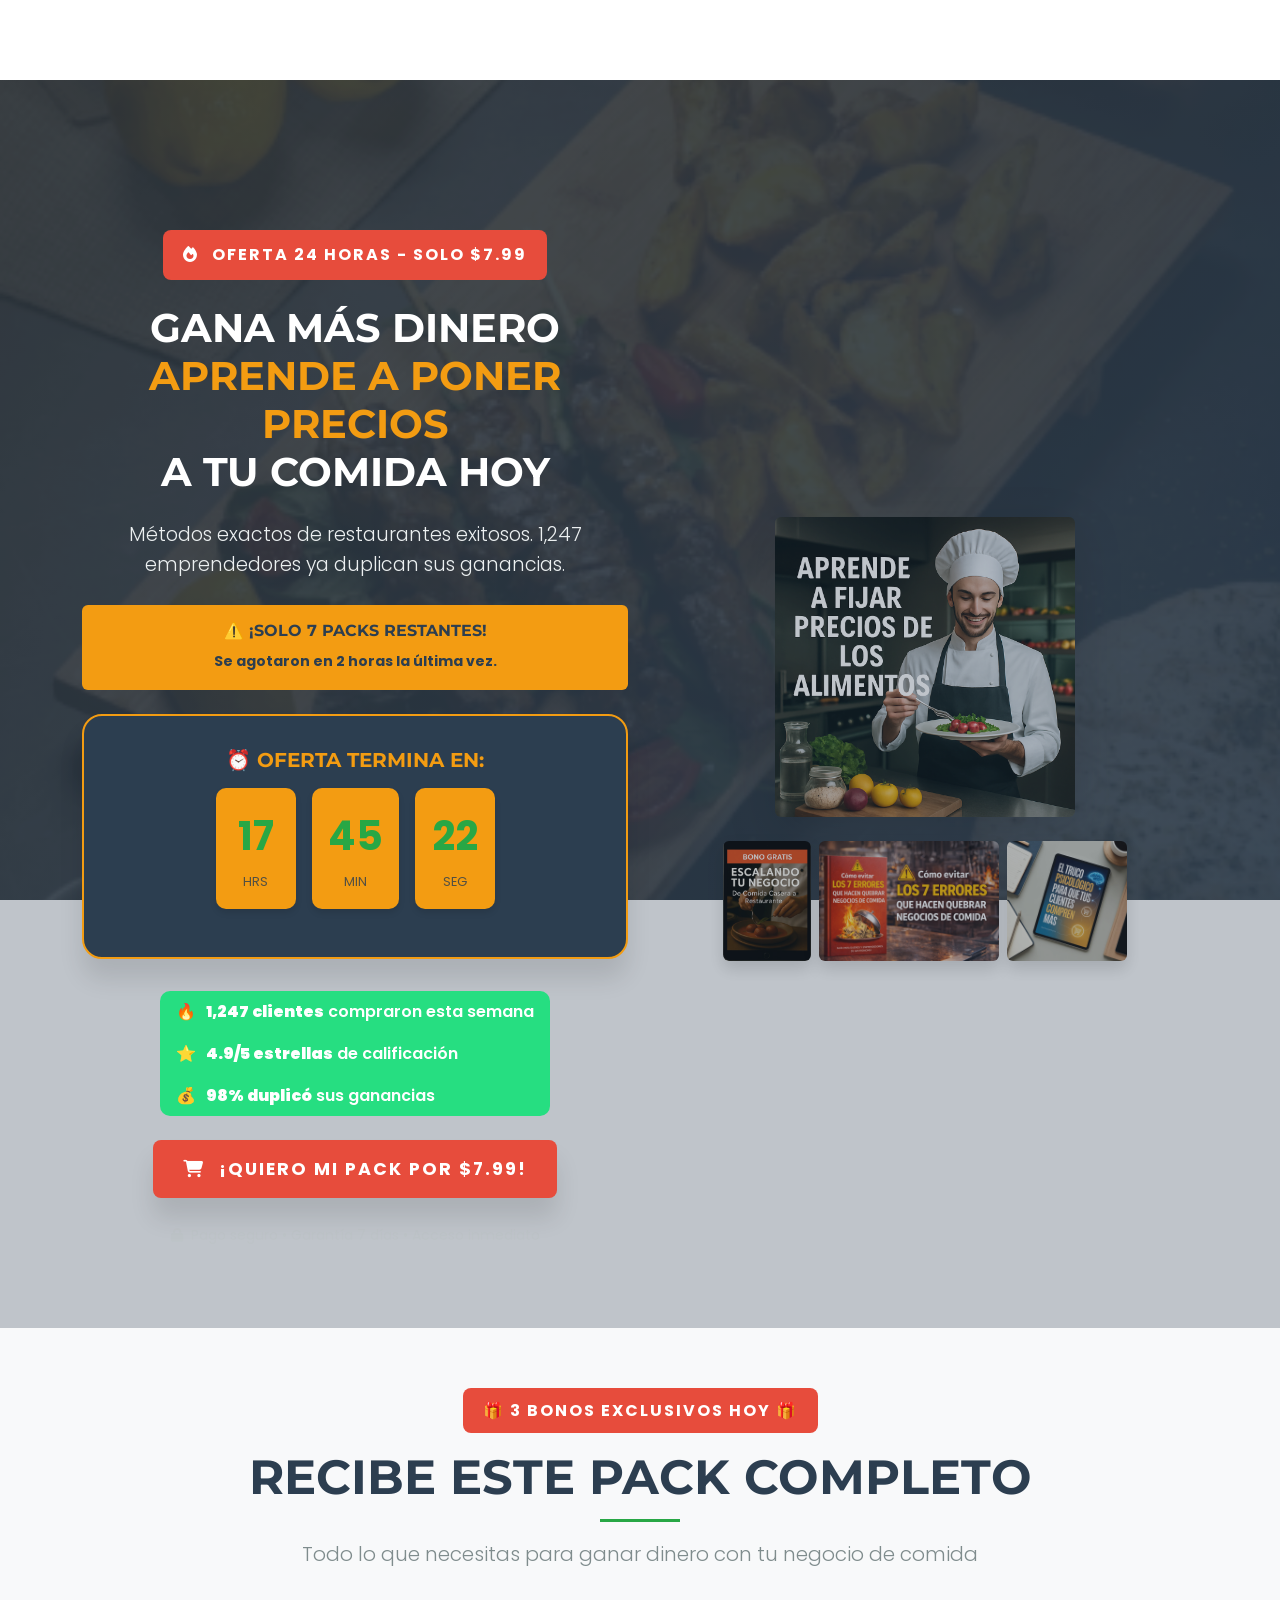
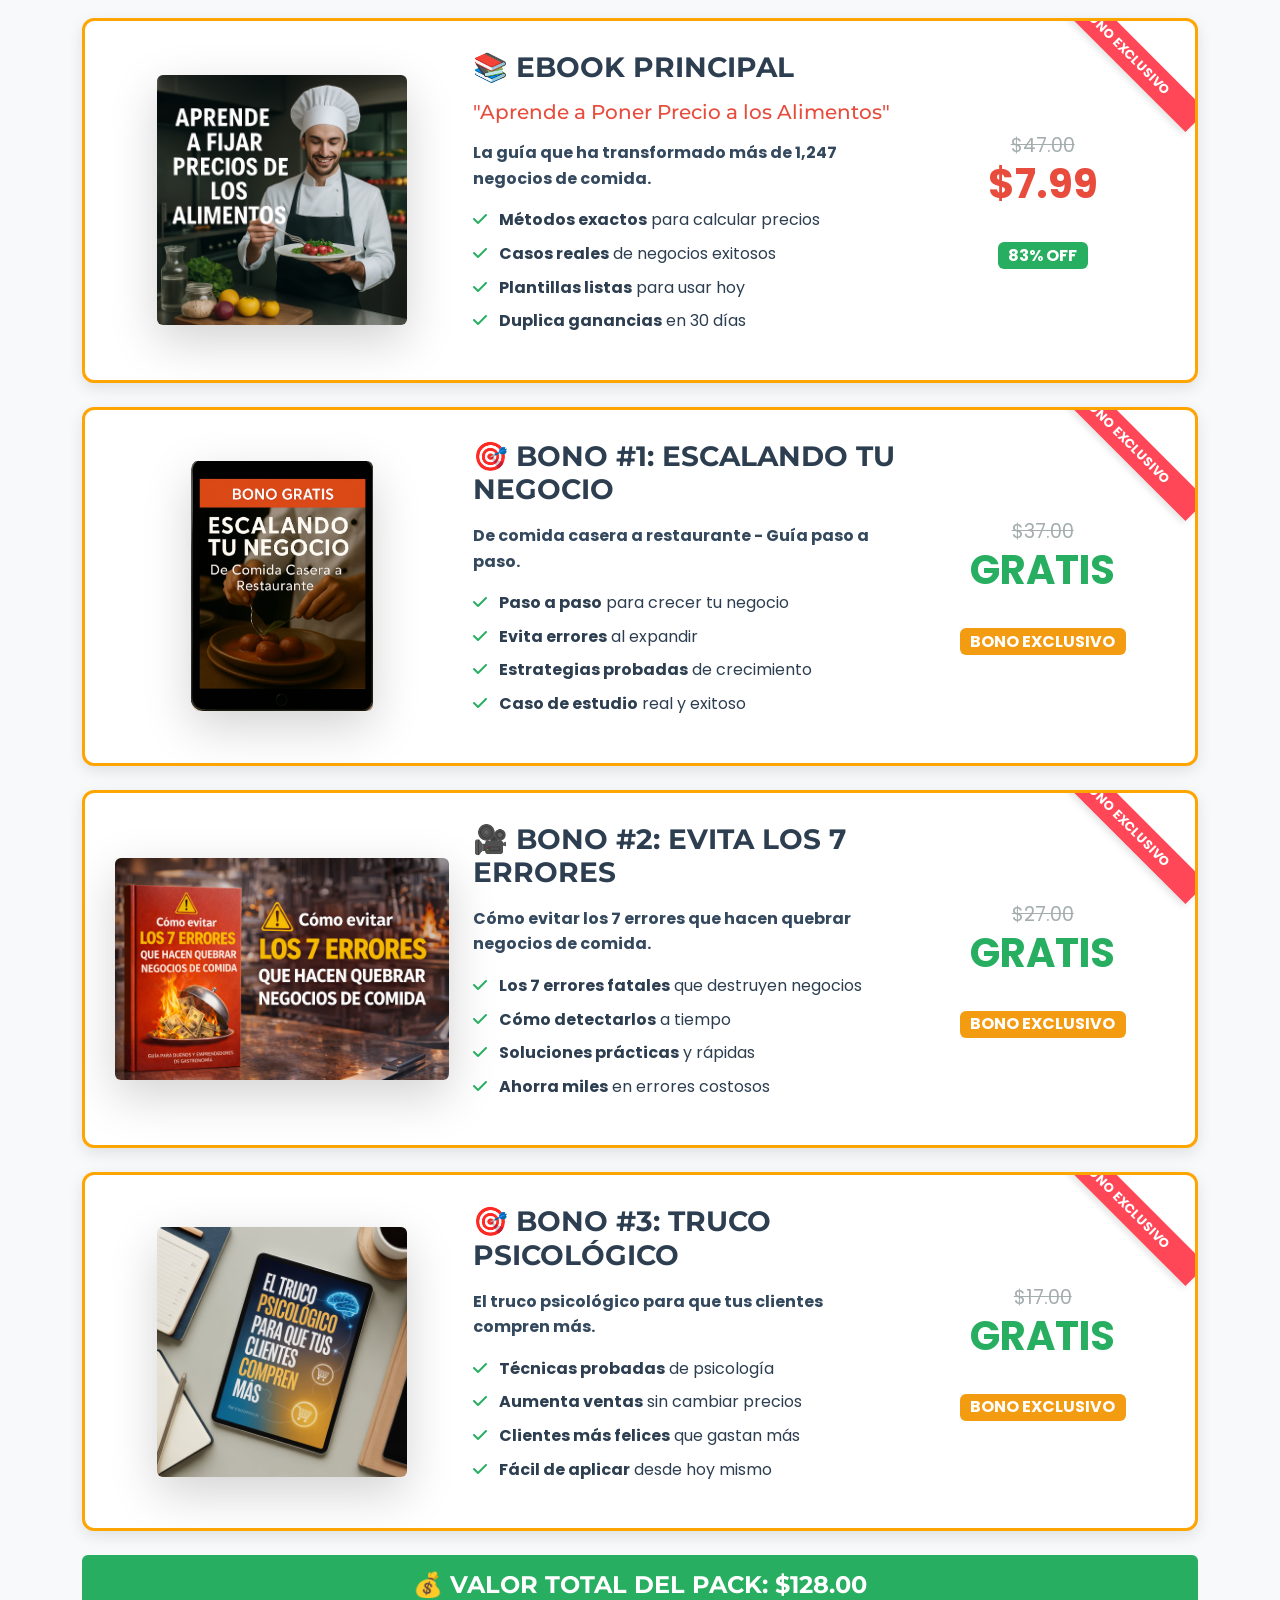
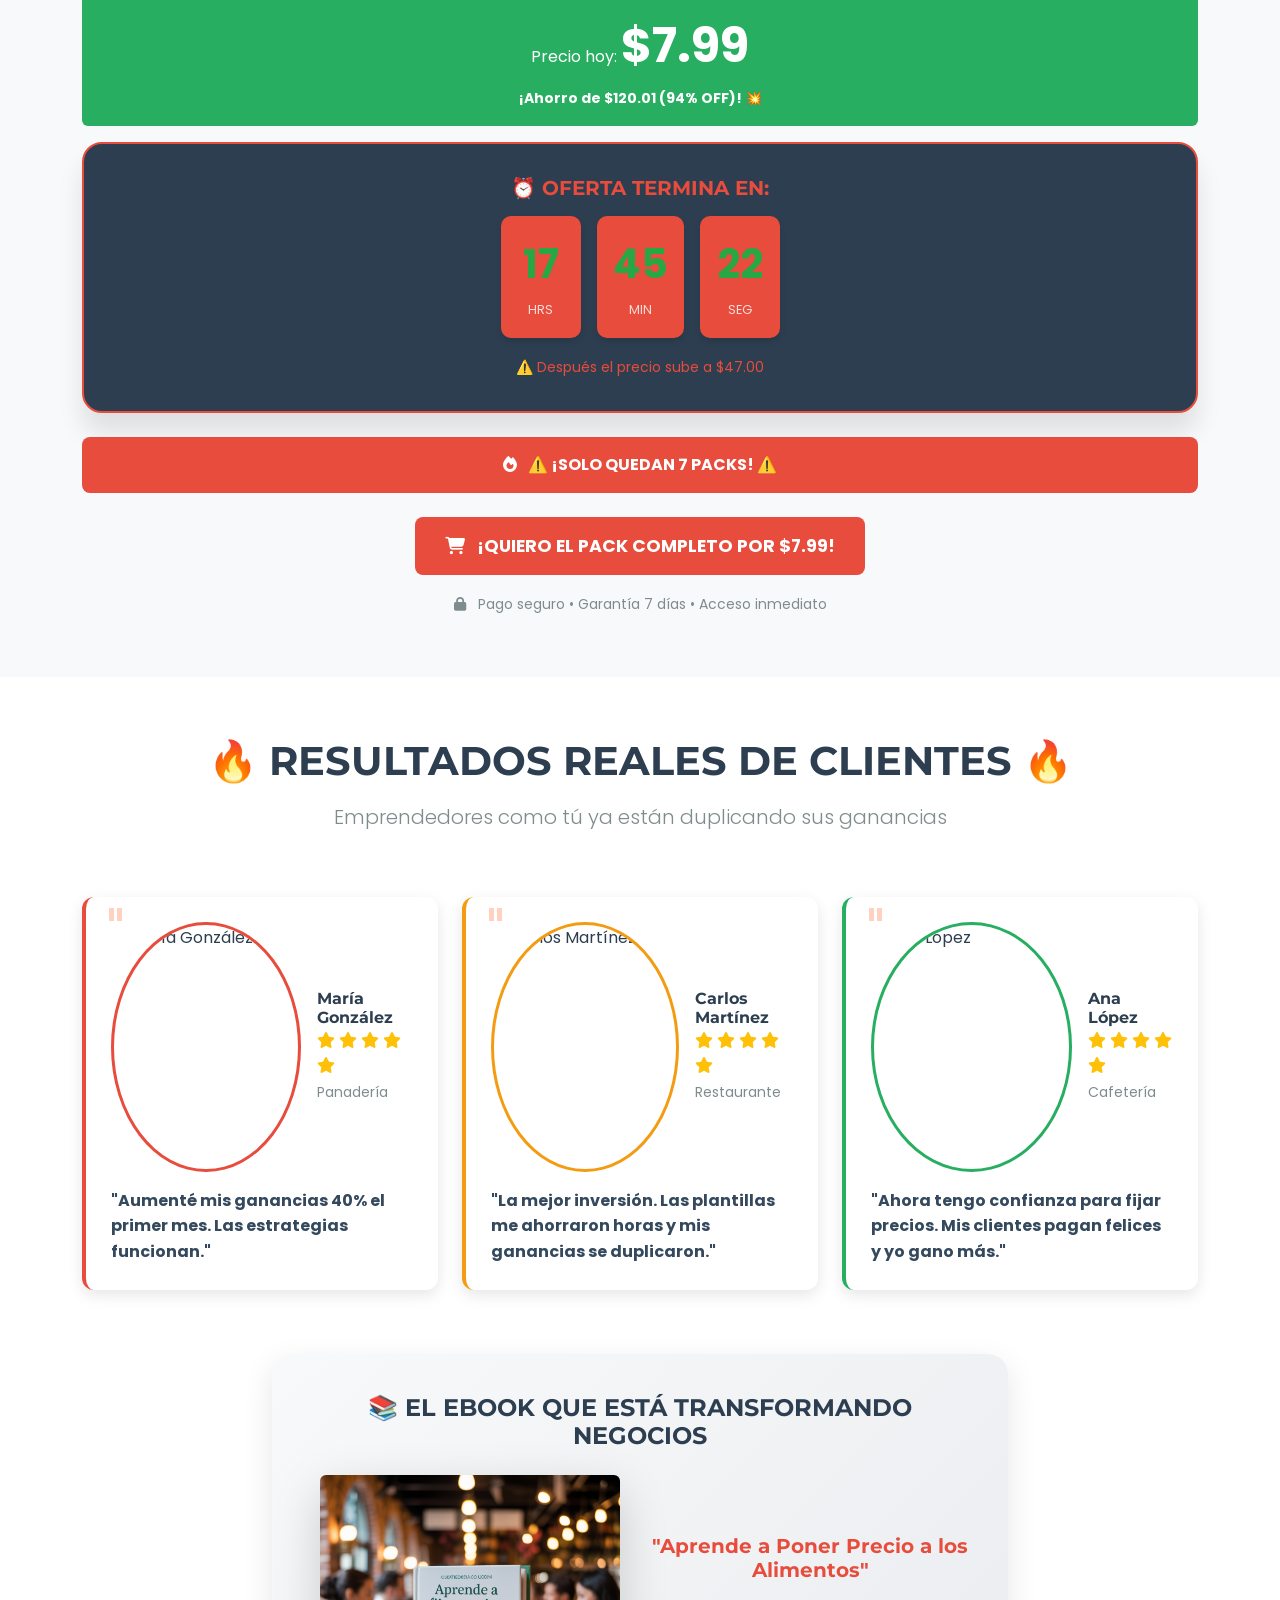
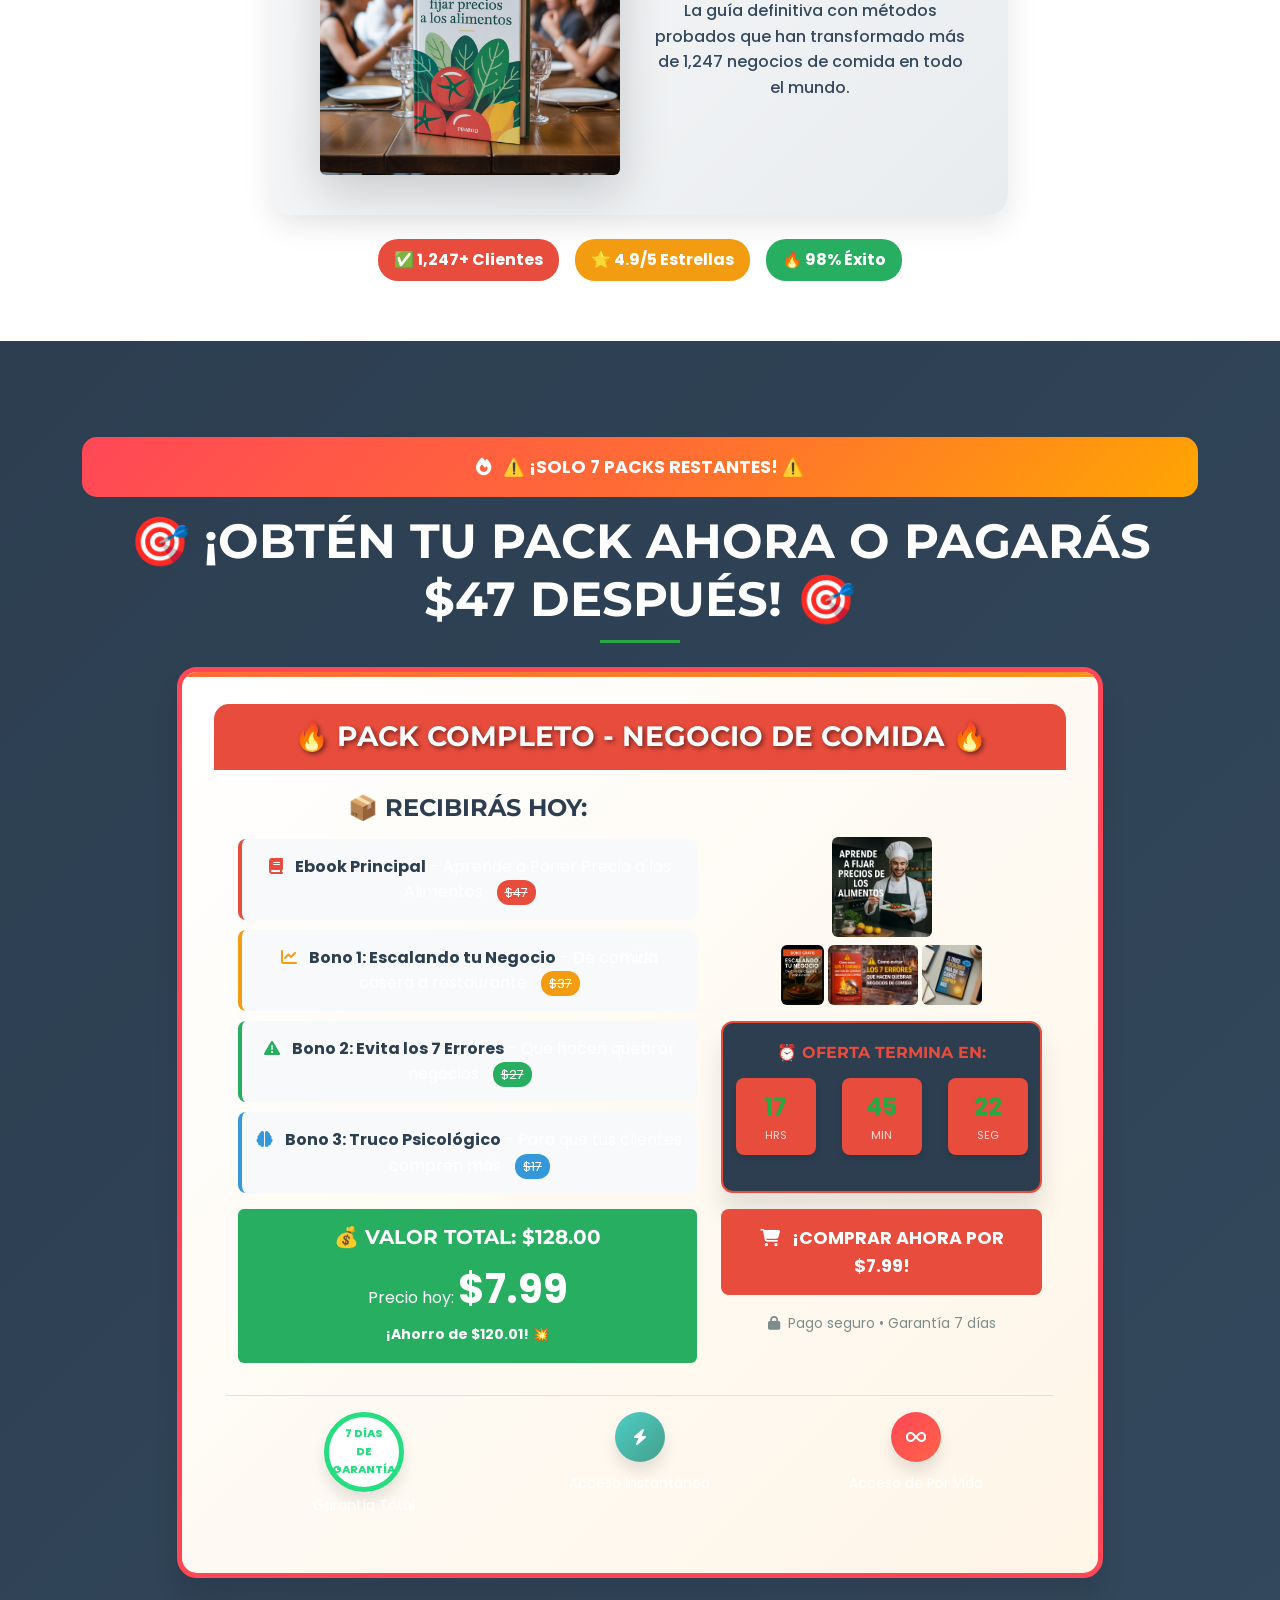
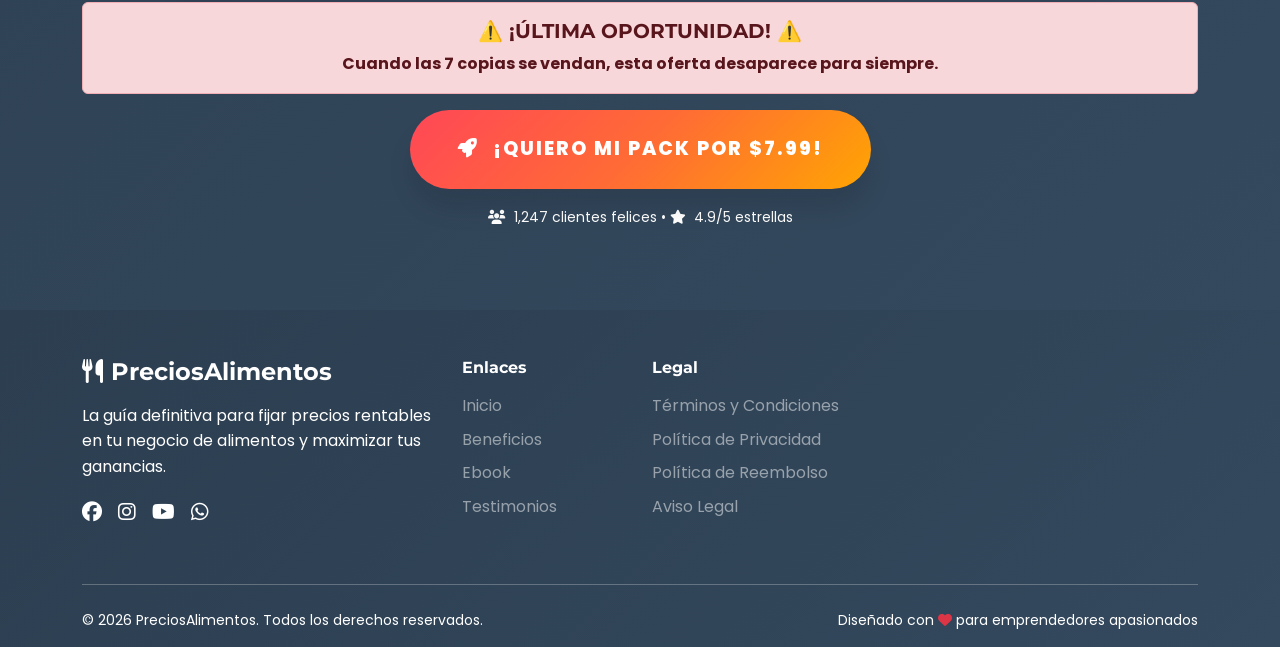
==== commit 89a7141d: "Add files via upload" ====
--- a/index.html
+++ b/index.html
@@ -1,10 +1,9 @@
 <!DOCTYPE html>
-<html lang="es" data-bs-theme="light">
+<html lang="es">
 <head>
     <meta charset="UTF-8">
     <meta name="viewport" content="width=device-width, initial-scale=1.0">
     <meta name="description" content="Aprende a fijar precios correctamente para tu negocio de alimentos y maximiza tus ganancias con nuestro ebook especializado.">
-    <meta name="facebook-domain-verification" content="yevtvqq9gsca0brtyu4f3akdjoln7b" />
     <title>Aprende a Poner Precio a los Alimentos - Guía Definitiva</title>
     
     <!-- Meta Pixel Code -->
@@ -25,7 +24,7 @@
     <!-- End Meta Pixel Code -->
     
     <!-- Favicon -->
-    <link rel="icon" type="image/png" href="Imagenes/favicon.png">
+    <link rel="icon" type="image/png" href="Imagenes/portada 1.png">
     
     <!-- Hojas de estilo -->
     <link rel="stylesheet" href="styles.css">
@@ -33,240 +32,660 @@
     <link href="https://cdn.jsdelivr.net/npm/bootstrap@5.3.0/dist/css/bootstrap.min.css" rel="stylesheet">
     <link rel="preconnect" href="https://fonts.googleapis.com">
     <link rel="preconnect" href="https://fonts.gstatic.com" crossorigin>
-    <link href="https://fonts.googleapis.com/css2?family=Poppins:wght@300;400;500;600;700&family=Montserrat:wght@400;500;600;700&display=swap" rel="stylesheet">
+    <link href="https://fonts.googleapis.com/css2?family=Poppins:wght@300;400;500;600;700;800&family=Montserrat:wght@400;500;600;700;800&display=swap" rel="stylesheet">
     
     <!-- Preload de imágenes críticas -->
-    <link rel="preload" as="image" href="Imagenes/hero-bg.jpg">
+    <link rel="preload" as="image" href="Imagenes/portada 1.png">
+    <link rel="preload" as="image" href="Imagenes/portada 2.webp">
     
     <!-- Metaetiquetas para redes sociales -->
     <meta property="og:title" content="Aprende a Poner Precio a los Alimentos - Guía Definitiva">
     <meta property="og:description" content="Descubre estrategias comprobadas para fijar precios rentables en tu negocio de alimentos y maximiza tus ganancias.">
-    <meta property="og:image" content="https://tudominio.com/Imagenes/og-image.jpg">
-    <meta property="og:url" content="https://tudominio.com">
+    <meta property="og:image" content="Imagenes/portada 1.png">
+    <meta property="og:url" content="./index.html">
     <meta name="twitter:card" content="summary_large_image">
     
     <!-- Estilos críticos en línea -->
     <style>
         :root {
-            --primary: #2ecc71;
-            --primary-dark: #27ae60;
-            --secondary: #3498db;
+            /* Colores relacionados con alimentos y precios */
+            --primary: #ff6b35; /* Naranja - energía, urgencia */
+            --primary-dark: #e55a2b;
+            --secondary: #4ecdc4; /* Verde menta - frescura, dinero */
+            --accent: #ff4757; /* Rojo tomate - urgencia, pasión */
+            --warning: #ffa502; /* Amarillo mostaza - atención */
+            --success: #26de81; /* Verde lima - éxito */
             --dark: #2c3e50;
-            --light: #f8f9fa;
-            --danger: #e74c3c;
-            --warning: #f39c12;
-            --success: #2ecc71;
-            --text: #2c3e50;
-            --text-light: #7f8c8d;
-            --border-radius: 12px;
-            --box-shadow: 0 10px 30px rgba(0, 0, 0, 0.15);
-            --transition: all 0.3s ease;
+            --light: #fef5e7; /* Crema suave */
+            --white: #ffffff;
+            --orange-light: #ff9ff3; /* Naranja pastel */
+            --green-dark: #00b894; /* Verde oscuro */
+            
+            /* Gradientes relacionados con alimentos */
+            --gradient-1: linear-gradient(135deg, #ff6b35 0%, #f7931e 100%); /* Naranja a amarillo */
+            --gradient-2: linear-gradient(135deg, #4ecdc4 0%, #44a08d 100%); /* Verde menta */
+            --gradient-3: linear-gradient(135deg, #ff4757 0%, #ff6348 100%); /* Rojo tomate */
+            --gradient-4: linear-gradient(135deg, #26de81 0%, #20bf6b 100%); /* Verde lima */
+            --gradient-urgency: linear-gradient(135deg, #ff4757 0%, #ff6b35 50%, #ffa502 100%); /* Urgencia */
+            
+            --shadow-sm: 0 2px 4px rgba(0,0,0,0.1);
+            --shadow-md: 0 4px 6px rgba(0,0,0,0.1);
+            --shadow-lg: 0 10px 15px rgba(0,0,0,0.1);
+            --shadow-xl: 0 20px 25px rgba(0,0,0,0.1);
+            --transition: all 0.3s cubic-bezier(0.4, 0, 0.2, 1);
+        }
+        
+        * {
+            margin: 0;
+            padding: 0;
+            box-sizing: border-box;
         }
         
         body {
             font-family: 'Poppins', sans-serif;
-            color: var(--text);
-            line-height: 1.7;
+            color: var(--dark);
+            line-height: 1.6;
             overflow-x: hidden;
+            background: var(--white);
         }
         
         h1, h2, h3, h4, h5, h6 {
             font-family: 'Montserrat', sans-serif;
             font-weight: 700;
-            line-height: 1.3;
+            line-height: 1.2;
         }
         
         .navbar {
+            background: rgba(255, 255, 255, 0.95);
+            backdrop-filter: blur(10px);
+            box-shadow: var(--shadow-md);
             padding: 1rem 0;
             transition: var(--transition);
+            position: fixed;
+            top: 0;
+            width: 100%;
+            z-index: 1000;
         }
         
         .navbar.scrolled {
-            background: rgba(255, 255, 255, 0.98) !important;
-            box-shadow: 0 2px 15px rgba(0, 0, 0, 0.1);
             padding: 0.5rem 0;
+            background: rgba(255, 255, 255, 0.98);
         }
         
         .navbar-brand {
-            font-size: 1.75rem;
-            font-weight: 700;
+            font-size: 1.5rem;
+            font-weight: 800;
             color: var(--primary) !important;
+            text-decoration: none;
+            transition: var(--transition);
+        }
+        
+        .navbar-brand:hover {
+            transform: translateY(-2px);
         }
         
         .nav-link {
+            color: var(--dark) !important;
             font-weight: 500;
-            padding: 0.5rem 1rem !important;
-            color: var(--dark) !important;
+            margin: 0 0.5rem;
             transition: var(--transition);
-        }
-        
-        .nav-link:hover {
-            color: var(--primary) !important;
-        }
-        
-        .btn {
-            padding: 0.6rem 1.5rem;
+            position: relative;
+        }
+        
+        .nav-link::after {
+            content: '';
+            position: absolute;
+            bottom: -5px;
+            left: 50%;
+            width: 0;
+            height: 2px;
+            background: var(--primary);
+            transition: var(--transition);
+            transform: translateX(-50%);
+        }
+        
+        .nav-link:hover::after {
+            width: 100%;
+        }
+        
+        .btn-primary-custom {
+            background: var(--primary);
+            color: var(--white);
+            border: none;
+            padding: 0.75rem 2rem;
             border-radius: 50px;
             font-weight: 600;
+            text-transform: uppercase;
+            letter-spacing: 1px;
             transition: var(--transition);
+            box-shadow: var(--shadow-md);
+            text-decoration: none;
+            display: inline-block;
+        }
+        
+        .btn-primary-custom:hover {
+            background: var(--primary-dark);
+            transform: translateY(-3px);
+            box-shadow: var(--shadow-lg);
+            color: var(--white);
+        }
+        
+        .hero {
+            min-height: 100vh;
+            background: linear-gradient(135deg, rgba(46, 204, 113, 0.9) 0%, rgba(39, 174, 96, 0.9) 100%), url('Imagenes/portada 2.png');
+            background-size: cover;
+            background-position: center;
+            background-attachment: fixed;
+            display: flex;
+            align-items: center;
+            position: relative;
+            margin-top: 80px;
+        }
+        
+        .hero::before {
+            content: '';
+            position: absolute;
+            top: 0;
+            left: 0;
+            right: 0;
+            bottom: 0;
+            background: rgba(44, 62, 80, 0.3);
+            z-index: 1;
+        }
+        
+        .hero-content {
+            position: relative;
+            z-index: 2;
+        }
+        
+        .section {
+            padding: 5rem 0;
+            position: relative;
+        }
+        
+        .section-light {
+            background: var(--light);
+        }
+        
+        .section-dark {
+            background: var(--dark);
+            color: var(--white);
+        }
+        
+        .card-custom {
+            border: none;
+            border-radius: 15px;
+            box-shadow: var(--shadow-lg);
+            transition: var(--transition);
+            overflow: hidden;
+            height: 100%;
+        }
+        
+        .card-custom:hover {
+            transform: translateY(-10px);
+            box-shadow: var(--shadow-xl);
+        }
+        
+        .image-showcase {
+            position: relative;
+            border-radius: 15px;
+            overflow: hidden;
+            box-shadow: var(--shadow-xl);
+            transition: var(--transition);
+        }
+        
+        .image-showcase:hover {
+            transform: scale(1.05);
+        }
+        
+        .image-showcase img {
+            width: 100%;
+            height: auto;
+            display: block;
+        }
+        
+        .badge-custom {
+            background: var(--accent);
+            color: var(--white);
+            padding: 0.5rem 1rem;
+            border-radius: 50px;
+            font-weight: 600;
             text-transform: uppercase;
+            letter-spacing: 1px;
+        }
+        
+        .pricing-card {
+            background: var(--white);
+            border-radius: 20px;
+            padding: 2rem;
+            box-shadow: var(--shadow-xl);
+            text-align: center;
+            position: relative;
+            overflow: hidden;
+            transition: var(--transition);
+        }
+        
+        .pricing-card::before {
+            content: '';
+            position: absolute;
+            top: 0;
+            left: 0;
+            right: 0;
+            height: 5px;
+            background: var(--gradient-1);
+        }
+        
+        .pricing-card:hover {
+            transform: translateY(-15px);
+        }
+        
+        .testimonial-card {
+            background: var(--white);
+            border-radius: 15px;
+            padding: 2rem;
+            box-shadow: var(--shadow-md);
+            margin: 1rem 0;
+            position: relative;
+        }
+        
+        .testimonial-card::before {
+            content: '"';
+            position: absolute;
+            top: -10px;
+            left: 20px;
+            font-size: 4rem;
+            color: var(--primary);
+            opacity: 0.3;
+        }
+        
+        .feature-icon {
+            width: 80px;
+            height: 80px;
+            border-radius: 50%;
+            background: var(--gradient-1);
+            display: flex;
+            align-items: center;
+            justify-content: center;
+            margin: 0 auto 1.5rem;
+            color: var(--white);
+            font-size: 2rem;
+            box-shadow: var(--shadow-lg);
+            transition: var(--transition);
+        }
+        
+        .feature-icon:hover {
+            transform: scale(1.1) rotate(10deg);
+        }
+        
+        .footer {
+            background: linear-gradient(135deg, var(--dark) 0%, #34495e 100%);
+            color: var(--white);
+            padding: 3rem 0 1rem;
+        }
+        
+        @media (max-width: 768px) {
+            .hero {
+                min-height: 100vh;
+                padding: 2rem 0;
+            }
+            
+            .section {
+                padding: 3rem 0;
+            }
+        }
+        
+        .fade-in {
+            opacity: 0;
+            transform: translateY(30px);
+            transition: all 0.6s ease;
+        }
+        
+        .fade-in.visible {
+            opacity: 1;
+            transform: translateY(0);
+        }
+        
+        /* Estilos para embudo de ventas */
+        .urgency-badge {
+            background: var(--gradient-urgency);
+            color: white;
+            padding: 0.5rem 1.5rem;
+            border-radius: 50px;
+            font-weight: 700;
+            text-transform: uppercase;
+            letter-spacing: 2px;
+            animation: pulse 2s infinite;
+            display: inline-block;
+        }
+        
+        @keyframes pulse {
+            0% { transform: scale(1); }
+            50% { transform: scale(1.05); }
+            100% { transform: scale(1); }
+        }
+        
+        .bonus-card {
+            background: linear-gradient(135deg, #fff 0%, #fef5e7 100%);
+            border: 3px solid var(--warning);
+            border-radius: 20px;
+            padding: 2rem;
+            position: relative;
+            overflow: hidden;
+            transition: var(--transition);
+            box-shadow: var(--shadow-lg);
+        }
+        
+        .bonus-card::before {
+            content: 'BONO EXCLUSIVO';
+            position: absolute;
+            top: 15px;
+            right: -30px;
+            background: var(--accent);
+            color: white;
+            padding: 5px 40px;
+            font-size: 0.8rem;
+            font-weight: 700;
+            transform: rotate(45deg);
+            box-shadow: var(--shadow-md);
+        }
+        
+        .bonus-card:hover {
+            transform: translateY(-10px);
+            box-shadow: var(--shadow-xl);
+            border-color: var(--accent);
+        }
+        
+        .scarcity-timer {
+            background: var(--accent);
+            color: white;
+            padding: 1rem;
+            border-radius: 15px;
+            text-align: center;
+            font-weight: 700;
+            margin: 1rem 0;
+            animation: flash 3s infinite;
+        }
+        
+        @keyframes flash {
+            0%, 50%, 100% { opacity: 1; }
+            25%, 75% { opacity: 0.8; }
+        }
+        
+        .price-strike {
+            position: relative;
+            display: inline-block;
+        }
+        
+        .price-strike::after {
+            content: '';
+            position: absolute;
+            top: 50%;
+            left: 0;
+            right: 0;
+            height: 3px;
+            background: var(--accent);
+            animation: strike 0.5s ease-out;
+        }
+        
+        @keyframes strike {
+            from { width: 0; }
+            to { width: 100%; }
+        }
+        
+        .social-proof {
+            background: var(--success);
+            color: white;
+            padding: 0.5rem 1rem;
+            border-radius: 10px;
+            font-weight: 600;
+            display: inline-block;
+            margin: 0.5rem;
+        }
+        
+        .funnel-cta {
+            background: var(--gradient-urgency);
+            color: white;
+            border: none;
+            padding: 1.5rem 3rem;
+            border-radius: 50px;
+            font-weight: 800;
+            font-size: 1.2rem;
+            text-transform: uppercase;
+            letter-spacing: 2px;
+            transition: var(--transition);
+            box-shadow: var(--shadow-xl);
+            text-decoration: none;
+            display: inline-block;
+            position: relative;
+            overflow: hidden;
+        }
+        
+        .funnel-cta::before {
+            content: '';
+            position: absolute;
+            top: 0;
+            left: -100%;
+            width: 100%;
+            height: 100%;
+            background: linear-gradient(90deg, transparent, rgba(255,255,255,0.3), transparent);
+            transition: left 0.5s;
+        }
+        
+        .funnel-cta:hover::before {
+            left: 100%;
+        }
+        
+        .funnel-cta:hover {
+            transform: translateY(-5px) scale(1.05);
+            box-shadow: 0 15px 30px rgba(255, 71, 87, 0.4);
+            color: white;
+        }
+        
+        .value-stacked {
+            position: relative;
+            display: inline-block;
+        }
+        
+        .value-original {
+            font-size: 1.2rem;
+            color: var(--dark);
+            text-decoration: line-through;
+            opacity: 0.7;
+        }
+        
+        .value-current {
+            font-size: 3rem;
+            font-weight: 900;
+            color: var(--accent);
+            position: relative;
+            top: -10px;
+        }
+        
+        .guarantee-seal {
+            width: 120px;
+            height: 120px;
+            border: 5px solid var(--success);
+            border-radius: 50%;
+            display: flex;
+            align-items: center;
+            justify-content: center;
+            background: white;
+            color: var(--success);
+            font-weight: 800;
+            text-align: center;
             font-size: 0.9rem;
-            letter-spacing: 0.5px;
-        }
-        
-        .btn-warning {
-            background-color: var(--warning);
-            border-color: var(--warning);
-            color: #fff;
-        }
-        
-        .btn-warning:hover {
-            background-color: #e67e22;
-            border-color: #e67e22;
-            transform: translateY(-3px);
-            box-shadow: 0 5px 15px rgba(243, 156, 18, 0.4);
-        }
-        
-        .btn-outline-light:hover {
-            color: var(--primary) !important;
-            background: #fff;
+            margin: 0 auto;
+            box-shadow: var(--shadow-lg);
+            animation: rotate 20s linear infinite;
+        }
+        
+        @keyframes rotate {
+            from { transform: rotate(0deg); }
+            to { transform: rotate(360deg); }
+        }
+        
+        .bonus-list {
+            list-style: none;
+            padding: 0;
+        }
+        
+        .bonus-list li {
+            background: var(--light);
+            margin: 1rem 0;
+            padding: 1.5rem;
+            border-radius: 15px;
+            border-left: 5px solid var(--primary);
+            position: relative;
+            transition: var(--transition);
+        }
+        
+        .bonus-list li:hover {
+            transform: translateX(10px);
+            box-shadow: var(--shadow-md);
+        }
+        
+        .bonus-value {
+            background: var(--accent);
+            color: white;
+            padding: 0.3rem 0.8rem;
+            border-radius: 20px;
+            font-size: 0.8rem;
+            font-weight: 700;
+            margin-left: 1rem;
+        }
+        
+        .floating-emoji {
+            position: absolute;
+            font-size: 2rem;
+            animation: float 3s ease-in-out infinite;
+            opacity: 0.8;
+        }
+        
+        @keyframes float {
+            0%, 100% { transform: translateY(0px); }
+            50% { transform: translateY(-20px); }
+        }
+        
+        .countdown-box {
+            background: var(--dark);
+            color: white;
+            padding: 2rem;
+            border-radius: 20px;
+            text-align: center;
+            box-shadow: var(--shadow-xl);
+            border: 3px solid var(--accent);
+        }
+        
+        .countdown-numbers {
+            display: flex;
+            justify-content: center;
+            gap: 1rem;
+            margin: 1rem 0;
+        }
+        
+        .countdown-item {
+            background: var(--accent);
+            padding: 1rem;
+            border-radius: 10px;
+            min-width: 80px;
+        }
+        
+        .countdown-item span {
+            display: block;
+            font-size: 2rem;
+            font-weight: 900;
+        }
+        
+        .countdown-item small {
+            font-size: 0.8rem;
+            opacity: 0.8;
         }
     </style>
 </head>
 <body>
-    <!-- Navigation -->
-    <nav class="navbar navbar-expand-lg fixed-top" style="background: linear-gradient(135deg, rgba(44, 62, 80, 0.95) 0%, rgba(32, 45, 58, 0.95) 100%); backdrop-filter: blur(10px);">
+    
+    <!-- Hero Section - Sin Menú, Directo de Venta -->
+    <section class="hero" id="inicio" style="background: linear-gradient(135deg, rgba(46, 49, 49, 0.85) 0%, rgba(44, 62, 80, 0.85) 100%), url('Imagenes/portada 2.png'); background-size: cover; background-position: center; background-attachment: fixed; min-height: 100vh; display: flex; align-items: center;">
         <div class="container">
-            <a class="navbar-brand fw-bold text-white fs-3" href="#">PreciosAlimentos</a>
-            <button class="navbar-toggler" type="button" data-bs-toggle="collapse" data-bs-target="#navbarNav">
-                <span class="navbar-toggler-icon" style="filter: invert(1);"></span>
-            </button>
-            <div class="collapse navbar-collapse" id="navbarNav">
-                <ul class="navbar-nav ms-auto">
-                    <li class="nav-item">
-                        <a class="nav-link text-white" href="#beneficios">Beneficios</a>
-                    </li>
-                    <li class="nav-item">
-                        <a class="nav-link text-white" href="#contenido">Contenido</a>
-                    </li>
-                    <li class="nav-item">
-                        <a class="nav-link text-white" href="#testimonios">Testimonios</a>
-                    </li>
-                    <li class="nav-item">
-                        <a class="nav-link text-white" href="#preguntas">Preguntas</a>
-                    </li>
-                    <li class="nav-item ms-lg-3 mt-2 mt-lg-0">
-                        <a href="#oferta" class="btn btn-warning fw-bold">¡Quiero el Ebook!</a>
-                    </li>
-                </ul>
-            </div>
-        </div>
-    </nav>
-
-    <!-- Hero Section with Gradient Background -->
-    <section class="py-5 py-lg-7 position-relative overflow-hidden" id="inicio" style="background: linear-gradient(135deg, #2c3e50 0%, #1a2530 100%);">
-        <!-- Decorative Elements -->
-        <div class="position-absolute top-0 end-0 w-100 h-100" style="background: url('Imagenes/portada 2.png') no-repeat right -100px top -100px; opacity: 0.1; z-index: 0;"></div>
-        <div class="position-absolute bottom-0 start-0 w-100 h-100" style="background: url('Imagenes/portada 1.png') no-repeat left -50px bottom -50px; opacity: 0.1; z-index: 0;"></div>
-        
-        <div class="container position-relative" style="z-index: 1;">
             <div class="row align-items-center">
-                <div class="col-lg-6 mb-5 mb-lg-0 text-white">
-                    <span class="badge bg-warning text-dark mb-3 px-3 py-2">¡NUEVA EDICIÓN 2025!</span>
-                    <h1 class="display-4 fw-bold mb-4">Domina el Arte de Fijar Precios en tu Negocio de Alimentos</h1>
-                    <p class="lead mb-4">Aprende estrategias comprobadas para maximizar tus ganancias sin perder clientes. ¡Incluye plantillas editables en Excel!</p>
-                    
-                    <div class="d-flex flex-wrap gap-4 mb-4">
-                        <div class="d-flex align-items-center">
-                            <div class="bg-white text-success rounded-circle d-flex align-items-center justify-content-center me-2" style="width: 28px; height: 28px;">
-                                <i class="fas fa-check"></i>
-                            </div>
-                            <span>Métodos comprobados</span>
-                        </div>
-                        <div class="d-flex align-items-center">
-                            <div class="bg-white text-success rounded-circle d-flex align-items-center justify-content-center me-2" style="width: 28px; height: 28px;">
-                                <i class="fas fa-check"></i>
-                            </div>
-                            <span>Plantillas editables</span>
+                <div class="col-lg-6">
+                    <div class="hero-content fade-in">
+                        <div class="urgency-badge mb-4" style="background: #e74c3c; color: white; padding: 12px 20px; border-radius: 8px; font-weight: bold;">
+                            <i class="fas fa-fire me-2"></i>
+                            OFERTA 24 HORAS - SOLO $7.99
+                        </div>
+                        <h1 class="display-4 fw-bold mb-4" style="color: white;">
+                            GANA MÁS DINERO<br>
+                            <span style="color: #f39c12;">APRENDE A PONER PRECIOS</span><br>
+                            A TU COMIDA HOY
+                        </h1>
+                        <p class="lead mb-4" style="color: #ecf0f1; font-size: 1.2rem;">
+                            Métodos exactos de restaurantes exitosos. 1,247 emprendedores ya duplican sus ganancias.
+                        </p>
+                        
+                        <!-- Alerta de Escasez -->
+                        <div class="alert alert-warning mb-4" role="alert" style="background: #f39c12; border: none; color: #2c3e50;">
+                            <h6 class="alert-heading" style="color: #2c3e50;">⚠️ ¡SOLO 7 PACKS RESTANTES!</h6>
+                            <small class="fw-bold">Se agotaron en 2 horas la última vez.</small>
+                        </div>
+                        
+                        <!-- Contador Regresivo -->
+                        <div class="countdown-box mb-4" style="background: #2c3e50; border: 2px solid #f39c12;">
+                            <h5 class="mb-3" style="color: #f39c12;">⏰ OFERTA TERMINA EN:</h5>
+                            <div class="countdown-numbers">
+                                <div class="countdown-item" style="background: #f39c12; color: #2c3e50;">
+                                    <span id="hero-hours">23</span>
+                                    <small>HRS</small>
+                                </div>
+                                <div class="countdown-item" style="background: #f39c12; color: #2c3e50;">
+                                    <span id="hero-minutes">59</span>
+                                    <small>MIN</small>
+                                </div>
+                                <div class="countdown-item" style="background: #f39c12; color: #2c3e50;">
+                                    <span id="hero-seconds">59</span>
+                                    <small>SEG</small>
+                                </div>
+                            </div>
+                        </div>
+                        
+                        <!-- Prueba Social -->
+                        <div class="social-proof mb-4">
+                            <div class="d-flex align-items-center mb-3">
+                                <span style="color: #e74c3c; margin-right: 10px;">🔥</span>
+                                <span style="color: white;"><strong>1,247 clientes</strong> compraron esta semana</span>
+                            </div>
+                            <div class="d-flex align-items-center mb-3">
+                                <span style="color: #f39c12; margin-right: 10px;">⭐</span>
+                                <span style="color: white;"><strong>4.9/5 estrellas</strong> de calificación</span>
+                            </div>
+                            <div class="d-flex align-items-center">
+                                <span style="color: #27ae60; margin-right: 10px;">💰</span>
+                                <span style="color: white;"><strong>98% duplicó</strong> sus ganancias</span>
+                            </div>
+                        </div>
+                        
+                        <!-- CTA Principal -->
+                        <div class="hero-cta">
+                            <a href="#beneficios" class="funnel-cta btn-lg" style="background: #e74c3c; color: white; padding: 15px 30px; border-radius: 8px; text-decoration: none; font-weight: bold; font-size: 1.1rem; display: inline-block;">
+                                <i class="fas fa-shopping-cart me-2"></i>
+                                ¡QUIERO MI PACK POR $7.99!
+                            </a>
+                            <div class="mt-3">
+                                <small style="color: #bdc3c7;">
+                                    <i class="fas fa-lock me-1"></i> 
+                                    Pago seguro • Garantía 7 días • Acceso inmediato
+                                </small>
+                            </div>
                         </div>
                     </div>
-                    
-                    <div class="bg-white bg-opacity-10 p-4 rounded-3 mb-4 border border-white border-opacity-10">
-                        <div class="d-flex align-items-center mb-3">
-                            <div class="d-flex">
-                                <img src="Imagenes/portada 2.webp" class="rounded-circle border border-3 border-warning" width="40" height="40" style="object-fit: cover;" alt="Cliente">
-                            </div>
-                            <div class="ms-3">
-                                <div class="d-flex align-items-center">
-                                    <div class="text-warning me-2">★★★★★</div>
-                                    <span class="small">+1,200 emprendedores satisfechos</span>
-                                </div>
-                            </div>
-                        </div>
-                        
-                        <div class="countdown-container bg-dark bg-opacity-50 p-3 rounded-2 text-center">
-                            <p class="mb-2 fw-bold text-warning">¡Oferta por tiempo limitado!</p>
-                            <div class="d-flex justify-content-center gap-2" id="countdown">
-                                <div class="text-center px-2">
-                                    <div class="bg-white bg-opacity-20 text-white p-2 rounded-2 fw-bold" style="min-width: 50px;">12</div>
-                                    <small class="text-white-50">Horas</small>
-                                </div>
-                                <div class="text-center px-2">
-                                    <div class="bg-white bg-opacity-20 text-white p-2 rounded-2 fw-bold" style="min-width: 50px;">00</div>
-                                    <small class="text-white-50">Minutos</small>
-                                </div>
-                                <div class="text-center px-2">
-                                    <div class="bg-white bg-opacity-20 text-white p-2 rounded-2 fw-bold" style="min-width: 50px;">00</div>
-                                    <small class="text-white-50">Segundos</small>
-                                </div>
-                            </div>
-                        </div>
-                    </div>
-                    
-                    <a href="#oferta" class="btn btn-warning btn-lg w-100 py-3 fw-bold mb-3 shadow-lg hover-lift">
-                        <i class="fas fa-shopping-cart me-2"></i> QUIERO EL EBOOK AHORA
-                    </a>
-                    
-                    <div class="text-center">
-                        <div class="d-inline-flex align-items-center bg-white bg-opacity-10 p-2 px-3 rounded-pill">
-                            <i class="fas fa-shield-alt text-warning me-2"></i>
-                            <small class="text-white-50">Pago seguro · Garantía de 30 días</small>
-                        </div>
-                    </div>
-                </div>
-                
-                <div class="col-lg-6 position-relative">
-                    <div class="position-relative">
-                        <div class="position-relative" style="transform-style: preserve-3d;">
-                            <img src="Imagenes/portada 1.png" alt="Portada del Ebook" class="img-fluid rounded-4 shadow-lg position-relative" style="z-index: 2; transform: rotateY(5deg) rotateX(5deg);">
-                            <div class="position-absolute top-0 start-0 w-100 h-100 bg-warning rounded-4" style="transform: translateZ(-10px) translateY(10px) translateX(-10px); z-index: 1; opacity: 0.5;"></div>
-                        </div>
-                        
-                        <div class="position-absolute top-0 start-0 translate-middle bg-warning text-dark fw-bold px-3 py-2 rounded-pill shadow" style="transform: rotate(-10deg); z-index: 3;">
-                            <i class="fas fa-star me-1"></i> MÁS VENDIDO
-                        </div>
-                        
-                        <div class="text-center mt-4">
-                            <div class="d-flex justify-content-center gap-3">
-                                <div class="text-center">
-                                    <div class="bg-primary text-white d-inline-flex align-items-center justify-content-center rounded-circle mb-2 shadow" style="width: 50px; height: 50px;">
-                                        <i class="fas fa-file-pdf fs-4"></i>
-                                    </div>
-                                    <div class="small text-white">PDF Descargable</div>
-                                </div>
-                                <div class="text-center">
-                                    <div class="bg-success text-white d-inline-flex align-items-center justify-content-center rounded-circle mb-2 shadow" style="width: 50px; height: 50px;">
-                                        <i class="fas fa-file-excel fs-4"></i>
-                                    </div>
-                                    <div class="small text-white">Plantillas en Excel</div>
-                                </div>
-                                <div class="text-center">
-                                    <div class="bg-info text-white d-inline-flex align-items-center justify-content-center rounded-circle mb-2 shadow" style="width: 50px; height: 50px;">
-                                        <i class="fas fa-headset fs-4"></i>
-                                    </div>
-                                    <div class="small text-white">Soporte 24/7</div>
-                                </div>
-                            </div>
+                </div>
+                <div class="col-lg-6">
+                    <div class="hero-image fade-in text-center">
+                        <img src="Imagenes/portada 1.png" alt="Ebook Principal" class="img-fluid rounded shadow-lg mb-4" style="max-height: 300px;">
+                        <div class="d-flex justify-content-center gap-2">
+                            <img src="Imagenes/BONO 1.png" alt="Bono 1" class="img-fluid rounded shadow" style="max-height: 120px;">
+                            <img src="Imagenes/Bono 2.png" alt="Bono 2" class="img-fluid rounded shadow" style="max-height: 120px;">
+                            <img src="Imagenes/Bono 3.jpeg" alt="Bono 3" class="img-fluid rounded shadow" style="max-height: 120px;">
                         </div>
                     </div>
                 </div>
@@ -274,297 +693,699 @@
         </div>
     </section>
 
-    <!-- Notification Popup -->
-    <div id="notification" class="notification">
-        <div class="notification-content">
-            <img src="Imagenes/user1.jpg" alt="Usuario" class="notification-avatar">
-            <div class="notification-text">
-                <strong>María de Lima</strong> acaba de ACCEDER al ebook
-                <span class="notification-time">Hace 2 minutos</span>
-            </div>
-        </div>
-        <button id="close-notification" class="close-notification">&times;</button>
-    </div>
-
-    <!-- Problem Section -->
-    <section class="problem">
+    <!-- SECCIÓN DE PRODUCTOS -->
+    <section class="section" id="beneficios" style="background: #f8f9fa; padding: 60px 0;">
         <div class="container">
-            <h2>¿Estás Perdiendo Dinero por No Saber Cuánto Cobrar?</h2>
-            <p>Si estás aquí, probablemente te has preguntado alguna vez:</p>
-            <ul class="problem-list">
-                <li>¿Cómo sé si estoy cobrando lo justo por mis productos?</li>
-                <li>¿Por qué no tengo las ganancias que esperaba a fin de mes?</li>
-                <li>¿Cómo puedo competir sin regalar mi trabajo?</li>
-            </ul>
-            <p>No eres el único. Muchos emprendedores de alimentos cometen el error de no calcular correctamente sus precios, lo que les hace perder dinero en cada venta.</p>
+            <div class="text-center mb-5 fade-in">
+                <div class="urgency-badge mb-3" style="background: #e74c3c; color: white; padding: 10px 20px; border-radius: 8px; font-weight: bold; display: inline-block;">
+                    🎁 3 BONOS EXCLUSIVOS HOY 🎁
+                </div>
+                <h2 class="display-5 fw-bold mb-3" style="color: #2c3e50;">RECIBE ESTE PACK COMPLETO</h2>
+                <p class="lead" style="color: #7f8c8d;">Todo lo que necesitas para ganar dinero con tu negocio de comida</p>
+            </div>
+            
+            <!-- Ebook Principal -->
+            <div class="row mb-4">
+                <div class="col-lg-12 fade-in">
+                    <div class="bonus-card" style="background: white; border-radius: 12px; padding: 30px; box-shadow: 0 5px 15px rgba(0,0,0,0.1);">
+                        <div class="row align-items-center">
+                            <div class="col-lg-4 text-center">
+                                <img src="Imagenes/portada 1.png" alt="Ebook Principal" class="img-fluid rounded shadow-lg" style="max-height: 250px;">
+                            </div>
+                            <div class="col-lg-5">
+                                <h3 class="h3 fw-bold mb-3" style="color: #2c3e50;">📚 EBOOK PRINCIPAL</h3>
+                                <h4 class="h5 mb-3" style="color: #e74c3c;">"Aprende a Poner Precio a los Alimentos"</h4>
+                                <p class="mb-3 fw-bold" style="color: #34495e;">La guía que ha transformado más de 1,247 negocios de comida.</p>
+                                <ul class="list-unstyled">
+                                    <li class="mb-2" style="color: #2c3e50;"><i class="fas fa-check me-2" style="color: #27ae60;"></i> <strong>Métodos exactos</strong> para calcular precios</li>
+                                    <li class="mb-2" style="color: #2c3e50;"><i class="fas fa-check me-2" style="color: #27ae60;"></i> <strong>Casos reales</strong> de negocios exitosos</li>
+                                    <li class="mb-2" style="color: #2c3e50;"><i class="fas fa-check me-2" style="color: #27ae60;"></i> <strong>Plantillas listas</strong> para usar hoy</li>
+                                    <li class="mb-2" style="color: #2c3e50;"><i class="fas fa-check me-2" style="color: #27ae60;"></i> <strong>Duplica ganancias</strong> en 30 días</li>
+                                </ul>
+                            </div>
+                            <div class="col-lg-3 text-center">
+                                <div class="value-stacked">
+                                    <div class="value-original" style="color: #7f8c8d; text-decoration: line-through;">$47.00</div>
+                                    <div class="value-current" style="color: #e74c3c; font-size: 2.5rem; font-weight: bold;">$7.99</div>
+                                </div>
+                                <div class="mt-3">
+                                    <span class="badge fs-6" style="background: #27ae60; color: white;">83% OFF</span>
+                                </div>
+                            </div>
+                        </div>
+                    </div>
+                </div>
+            </div>
+            
+            <!-- BONO 1 -->
+            <div class="row mb-4">
+                <div class="col-lg-12 fade-in">
+                    <div class="bonus-card" style="background: white; border-radius: 12px; padding: 30px; box-shadow: 0 5px 15px rgba(0,0,0,0.1);">
+                        <div class="row align-items-center">
+                            <div class="col-lg-4 text-center">
+                                <img src="Imagenes/BONO 1.png" alt="Bono 1" class="img-fluid rounded shadow-lg" style="max-height: 250px;">
+                            </div>
+                            <div class="col-lg-5">
+                                <h3 class="h3 fw-bold mb-3" style="color: #2c3e50;">🎯 BONO #1: ESCALANDO TU NEGOCIO</h3>
+                                <p class="mb-3 fw-bold" style="color: #34495e;">De comida casera a restaurante - Guía paso a paso.</p>
+                                <ul class="list-unstyled">
+                                    <li class="mb-2" style="color: #2c3e50;"><i class="fas fa-check me-2" style="color: #27ae60;"></i> <strong>Paso a paso</strong> para crecer tu negocio</li>
+                                    <li class="mb-2" style="color: #2c3e50;"><i class="fas fa-check me-2" style="color: #27ae60;"></i> <strong>Evita errores</strong> al expandir</li>
+                                    <li class="mb-2" style="color: #2c3e50;"><i class="fas fa-check me-2" style="color: #27ae60;"></i> <strong>Estrategias probadas</strong> de crecimiento</li>
+                                    <li class="mb-2" style="color: #2c3e50;"><i class="fas fa-check me-2" style="color: #27ae60;"></i> <strong>Caso de estudio</strong> real y exitoso</li>
+                                </ul>
+                            </div>
+                            <div class="col-lg-3 text-center">
+                                <div class="value-stacked">
+                                    <div class="value-original" style="color: #7f8c8d; text-decoration: line-through;">$37.00</div>
+                                    <div class="value-current" style="color: #27ae60; font-size: 2.5rem; font-weight: bold;">GRATIS</div>
+                                </div>
+                                <div class="mt-3">
+                                    <span class="badge fs-6" style="background: #f39c12; color: white;">BONO EXCLUSIVO</span>
+                                </div>
+                            </div>
+                        </div>
+                    </div>
+                </div>
+            </div>
+            
+            <!-- BONO 2 -->
+            <div class="row mb-4">
+                <div class="col-lg-12 fade-in">
+                    <div class="bonus-card" style="background: white; border-radius: 12px; padding: 30px; box-shadow: 0 5px 15px rgba(0,0,0,0.1);">
+                        <div class="row align-items-center">
+                            <div class="col-lg-4 text-center">
+                                <img src="Imagenes/Bono 2.png" alt="Bono 2" class="img-fluid rounded shadow-lg" style="max-height: 250px;">
+                            </div>
+                            <div class="col-lg-5">
+                                <h3 class="h3 fw-bold mb-3" style="color: #2c3e50;">🎥 BONO #2: EVITA LOS 7 ERRORES</h3>
+                                <p class="mb-3 fw-bold" style="color: #34495e;">Cómo evitar los 7 errores que hacen quebrar negocios de comida.</p>
+                                <ul class="list-unstyled">
+                                    <li class="mb-2" style="color: #2c3e50;"><i class="fas fa-check me-2" style="color: #27ae60;"></i> <strong>Los 7 errores fatales</strong> que destruyen negocios</li>
+                                    <li class="mb-2" style="color: #2c3e50;"><i class="fas fa-check me-2" style="color: #27ae60;"></i> <strong>Cómo detectarlos</strong> a tiempo</li>
+                                    <li class="mb-2" style="color: #2c3e50;"><i class="fas fa-check me-2" style="color: #27ae60;"></i> <strong>Soluciones prácticas</strong> y rápidas</li>
+                                    <li class="mb-2" style="color: #2c3e50;"><i class="fas fa-check me-2" style="color: #27ae60;"></i> <strong>Ahorra miles</strong> en errores costosos</li>
+                                </ul>
+                            </div>
+                            <div class="col-lg-3 text-center">
+                                <div class="value-stacked">
+                                    <div class="value-original" style="color: #7f8c8d; text-decoration: line-through;">$27.00</div>
+                                    <div class="value-current" style="color: #27ae60; font-size: 2.5rem; font-weight: bold;">GRATIS</div>
+                                </div>
+                                <div class="mt-3">
+                                    <span class="badge fs-6" style="background: #f39c12; color: white;">BONO EXCLUSIVO</span>
+                                </div>
+                            </div>
+                        </div>
+                    </div>
+                </div>
+            </div>
+            
+            <!-- BONO 3 -->
+            <div class="row mb-4">
+                <div class="col-lg-12 fade-in">
+                    <div class="bonus-card" style="background: white; border-radius: 12px; padding: 30px; box-shadow: 0 5px 15px rgba(0,0,0,0.1);">
+                        <div class="row align-items-center">
+                            <div class="col-lg-4 text-center">
+                                <img src="Imagenes/Bono 3.jpeg" alt="Bono 3" class="img-fluid rounded shadow-lg" style="max-height: 250px;">
+                            </div>
+                            <div class="col-lg-5">
+                                <h3 class="h3 fw-bold mb-3" style="color: #2c3e50;">🎯 BONO #3: TRUCO PSICOLÓGICO</h3>
+                                <p class="mb-3 fw-bold" style="color: #34495e;">El truco psicológico para que tus clientes compren más.</p>
+                                <ul class="list-unstyled">
+                                    <li class="mb-2" style="color: #2c3e50;"><i class="fas fa-check me-2" style="color: #27ae60;"></i> <strong>Técnicas probadas</strong> de psicología</li>
+                                    <li class="mb-2" style="color: #2c3e50;"><i class="fas fa-check me-2" style="color: #27ae60;"></i> <strong>Aumenta ventas</strong> sin cambiar precios</li>
+                                    <li class="mb-2" style="color: #2c3e50;"><i class="fas fa-check me-2" style="color: #27ae60;"></i> <strong>Clientes más felices</strong> que gastan más</li>
+                                    <li class="mb-2" style="color: #2c3e50;"><i class="fas fa-check me-2" style="color: #27ae60;"></i> <strong>Fácil de aplicar</strong> desde hoy mismo</li>
+                                </ul>
+                            </div>
+                            <div class="col-lg-3 text-center">
+                                <div class="value-stacked">
+                                    <div class="value-original" style="color: #7f8c8d; text-decoration: line-through;">$17.00</div>
+                                    <div class="value-current" style="color: #27ae60; font-size: 2.5rem; font-weight: bold;">GRATIS</div>
+                                </div>
+                                <div class="mt-3">
+                                    <span class="badge fs-6" style="background: #f39c12; color: white;">BONO EXCLUSIVO</span>
+                                </div>
+                            </div>
+                        </div>
+                    </div>
+                </div>
+            </div>
+            
+            <!-- Resumen de Venta -->
+            <div class="text-center fade-in">
+                <div class="alert alert-success" role="alert" style="background: #27ae60; border: none; color: white;">
+                    <h4 class="alert-heading" style="color: white;">💰 VALOR TOTAL DEL PACK: $128.00</h4>
+                    <p class="mb-0" style="color: white;">Precio hoy: <span style="font-size: 3rem; font-weight: bold; color: #fff;">$7.99</span></p>
+                    <small class="fw-bold" style="color: white;">¡Ahorro de $120.01 (94% OFF)! 💥</small>
+                </div>
+                
+                <!-- Contador de Urgencia -->
+                <div class="countdown-box mb-4" style="background: #2c3e50; border: 2px solid #e74c3c;">
+                    <h5 class="mb-3" style="color: #e74c3c;">⏰ OFERTA TERMINA EN:</h5>
+                    <div class="countdown-numbers justify-content-center">
+                        <div class="countdown-item" style="background: #e74c3c; color: white;">
+                            <span id="bonus-hours">23</span>
+                            <small>HRS</small>
+                        </div>
+                        <div class="countdown-item" style="background: #e74c3c; color: white;">
+                            <span id="bonus-minutes">59</span>
+                            <small>MIN</small>
+                        </div>
+                        <div class="countdown-item" style="background: #e74c3c; color: white;">
+                            <span id="bonus-seconds">59</span>
+                            <small>SEG</small>
+                        </div>
+                    </div>
+                    <small style="color: #e74c3c;">⚠️ Después el precio sube a $47.00</small>
+                </div>
+                
+                <!-- Alerta de Escasez -->
+                <div class="scarcity-timer mb-4" style="background: #e74c3c; color: white; padding: 15px; border-radius: 8px; font-weight: bold;">
+                    <i class="fas fa-fire me-2"></i>
+                    ⚠️ ¡SOLO QUEDAN 7 PACKS! ⚠️
+                </div>
+                
+                <!-- CTA Directo -->
+                <a href="#oferta" class="btn-lg" style="background: #e74c3c; color: white; padding: 15px 30px; border-radius: 8px; text-decoration: none; font-weight: bold; font-size: 1.1rem; display: inline-block;">
+                    <i class="fas fa-shopping-cart me-2"></i>
+                    ¡QUIERO EL PACK COMPLETO POR $7.99!
+                </a>
+                
+                <div class="mt-3">
+                    <small style="color: #7f8c8d;"><i class="fas fa-lock me-2"></i> Pago seguro • Garantía 7 días • Acceso inmediato</small>
+                </div>
+            </div>
         </div>
     </section>
 
-    <!-- Agitation Section -->
-    <section class="agitation">
+    <!-- SECCIÓN DE TESTIMONIOS -->
+    <section class="section" id="testimonios" style="background: #ffffff; padding: 60px 0;">
         <div class="container">
-            <h2>El Error que Está Costándote Dinero</h2>
-            <div class="agitation-grid">
-                <div class="agitation-item">
-                    <i class="fas fa-exclamation-triangle"></i>
-                    <h3>Pérdidas Invisibles</h3>
-                    <p>Por cada producto que vendes sin calcular bien el precio, podrías estar perdiendo hasta un 40% de tus ganancias potenciales.</p>
-                </div>
-                <div class="agitation-item">
-                    <i class="fas fa-clock"></i>
-                    <h3>Tiempo Mal Invertido</h3>
-                    <p>Horas de trabajo que no se ven reflejadas en tus ingresos porque no estás cobrando lo justo por tu tiempo.</p>
-                </div>
-                <div class="agitation-item">
-                    <i class="fas fa-chart-line-down"></i>
-                    <h3>Crecimiento Estancado</h3>
-                    <p>Sin ganancias reales, es imposible hacer crecer tu negocio como mereces.</p>
+            <div class="text-center mb-5 fade-in">
+                <h3 class="display-6 fw-bold mb-3" style="color: #2c3e50;">🔥 RESULTADOS REALES DE CLIENTES 🔥</h3>
+                <p class="lead" style="color: #7f8c8d;">Emprendedores como tú ya están duplicando sus ganancias</p>
+            </div>
+            <div class="row g-4">
+                <div class="col-lg-4 fade-in">
+                    <div class="testimonial-card" style="background: white; border-radius: 12px; padding: 25px; box-shadow: 0 5px 15px rgba(0,0,0,0.1); border-left: 4px solid #e74c3c;">
+                        <div class="d-flex align-items-center mb-3">
+                            <img src="https://picsum.photos/seed/portrait-woman-smiling/250/250.jpg" alt="María González" class="rounded-circle me-3" style="width: 250px; height: 250px; object-fit: cover; border: 3px solid #e74c3c;">
+                            <div>
+                                <h6 class="mb-0 fw-bold" style="color: #2c3e50;">María González</h6>
+                                <div class="text-warning">
+                                    <i class="fas fa-star"></i>
+                                    <i class="fas fa-star"></i>
+                                    <i class="fas fa-star"></i>
+                                    <i class="fas fa-star"></i>
+                                    <i class="fas fa-star"></i>
+                                </div>
+                                <small style="color: #7f8c8d;">Panadería</small>
+                            </div>
+                        </div>
+                        <p class="mb-0" style="color: #34495e;"><strong>"Aumenté mis ganancias 40% el primer mes. Las estrategias funcionan."</strong></p>
+                    </div>
+                </div>
+                <div class="col-lg-4 fade-in">
+                    <div class="testimonial-card" style="background: white; border-radius: 12px; padding: 25px; box-shadow: 0 5px 15px rgba(0,0,0,0.1); border-left: 4px solid #f39c12;">
+                        <div class="d-flex align-items-center mb-3">
+                            <img src="https://picsum.photos/seed/portrait-man-professional/250/250.jpg" alt="Carlos Martínez" class="rounded-circle me-3" style="width: 250px; height: 250px; object-fit: cover; border: 3px solid #f39c12;">
+                            <div>
+                                <h6 class="mb-0 fw-bold" style="color: #2c3e50;">Carlos Martínez</h6>
+                                <div class="text-warning">
+                                    <i class="fas fa-star"></i>
+                                    <i class="fas fa-star"></i>
+                                    <i class="fas fa-star"></i>
+                                    <i class="fas fa-star"></i>
+                                    <i class="fas fa-star"></i>
+                                </div>
+                                <small style="color: #7f8c8d;">Restaurante</small>
+                            </div>
+                        </div>
+                        <p class="mb-0" style="color: #34495e;"><strong>"La mejor inversión. Las plantillas me ahorraron horas y mis ganancias se duplicaron."</strong></p>
+                    </div>
+                </div>
+                <div class="col-lg-4 fade-in">
+                    <div class="testimonial-card" style="background: white; border-radius: 12px; padding: 25px; box-shadow: 0 5px 15px rgba(0,0,0,0.1); border-left: 4px solid #27ae60;">
+                        <div class="d-flex align-items-center mb-3">
+                            <img src="https://picsum.photos/seed/portrait-woman-happy/250/250.jpg" alt="Ana López" class="rounded-circle me-3" style="width: 250px; height: 250px; object-fit: cover; border: 3px solid #27ae60;">
+                            <div>
+                                <h6 class="mb-0 fw-bold" style="color: #2c3e50;">Ana López</h6>
+                                <div class="text-warning">
+                                    <i class="fas fa-star"></i>
+                                    <i class="fas fa-star"></i>
+                                    <i class="fas fa-star"></i>
+                                    <i class="fas fa-star"></i>
+                                    <i class="fas fa-star"></i>
+                                </div>
+                                <small style="color: #7f8c8d;">Cafetería</small>
+                            </div>
+                        </div>
+                        <p class="mb-0" style="color: #34495e;"><strong>"Ahora tengo confianza para fijar precios. Mis clientes pagan felices y yo gano más."</strong></p>
+                    </div>
+                </div>
+            </div>
+            
+            <!-- Ebook Visual Showcase -->
+            <div class="text-center mt-5 fade-in">
+                <div class="row justify-content-center">
+                    <div class="col-lg-8">
+                        <div style="background: linear-gradient(135deg, #f8f9fa 0%, #e9ecef 100%); border-radius: 20px; padding: 40px; box-shadow: 0 10px 30px rgba(0,0,0,0.1);">
+                            <h4 class="mb-4" style="color: #2c3e50; font-weight: bold;">📚 EL EBOOK QUE ESTÁ TRANSFORMANDO NEGOCIOS</h4>
+                            <div class="row align-items-center">
+                                <div class="col-md-6">
+                                    <img src="Imagenes/portada 3.webp" alt="Ebook Completo" class="img-fluid rounded shadow-lg" style="max-height: 300px;">
+                                </div>
+                                <div class="col-md-6">
+                                    <h5 class="mb-3" style="color: #e74c3c;">"Aprende a Poner Precio a los Alimentos"</h5>
+                                    <p style="color: #34495e; font-weight: 500;">La guía definitiva con métodos probados que han transformado más de 1,247 negocios de comida en todo el mundo.</p>
+                                                                    </div>
+                            </div>
+                        </div>
+                    </div>
+                </div>
+            </div>
+            
+            <!-- Prueba Social Directa -->
+            <div class="text-center mt-4 fade-in">
+                <div class="d-flex justify-content-center gap-3 flex-wrap">
+                    <span style="background: #e74c3c; color: white; padding: 8px 16px; border-radius: 20px; font-weight: bold;">✅ 1,247+ Clientes</span>
+                    <span style="background: #f39c12; color: white; padding: 8px 16px; border-radius: 20px; font-weight: bold;">⭐ 4.9/5 Estrellas</span>
+                    <span style="background: #27ae60; color: white; padding: 8px 16px; border-radius: 20px; font-weight: bold;">🔥 98% Éxito</span>
                 </div>
             </div>
         </div>
     </section>
 
-    <!-- Solution Section -->
-    <section class="solution">
+    
+    <!-- SECCIÓN FINAL DE VENTA DIRECTA -->
+    <section class="section section-dark" id="oferta" style="background: linear-gradient(135deg, #2c3e50 0%, #34495e 100%);">
         <div class="container">
-            <h2>La Solución que Cambiará tu Negocio</h2>
-            <div class="solution-content">
-                <div class="solution-text">
-                    <p>Te presento el ebook <strong>"APRENDE A PONER PRECIO A LOS ALIMENTOS"</strong>, una guía completa que te enseñará paso a paso cómo fijar precios que te permitan ganar lo que mereces.</p>
-                    <p>Con este método probado, podrás:</p>
-                    <ul class="solution-list">
-                        <li><i class="fas fa-check"></i> Calcular el costo real de tus productos</li>
-                        <li><i class="fas fa-check"></i> Identificar costos ocultos que están afectando tus ganancias</li>
-                        <li><i class="fas fa-check"></i> Fijar precios competitivos sin regalar tu trabajo</li>
-                        <li><i class="fas fa-check"></i> Aumentar tus ganancias desde la primera venta</li>
-                    </ul>
-                </div>
-                <div class="solution-image">
-                    <div class="ebook-showcase">
-                        <img src="Imagenes/portada 1.png" alt="Vista previa del ebook" loading="lazy" class="ebook-preview">
-                        <div class="ebook-highlights">
-                            <div class="highlight"><i class="fas fa-check-circle"></i> Guía completa</div>
-                            <div class="highlight"><i class="fas fa-check-circle"></i> Plantillas incluidas</div>
-                            <div class="highlight"><i class="fas fa-check-circle"></i> Acceso inmediato</div>
+            <!-- Alerta de Urgencia -->
+            <div class="text-center mb-4 fade-in">
+                <div class="scarcity-timer" style="background: var(--gradient-urgency); font-size: 1.1rem; padding: 1rem;">
+                    <i class="fas fa-fire me-2"></i>
+                    ⚠️ ¡SOLO 7 PACKS RESTANTES! ⚠️
+                </div>
+                
+                <h2 class="display-5 fw-bold mb-3 text-white">
+                    🎯 ¡OBTÉN TU PACK AHORA O PAGARÁS $47 DESPUÉS! 🎯
+                </h2>
+            </div>
+            
+            <!-- Oferta Directa -->
+            <div class="row justify-content-center mb-4">
+                <div class="col-lg-10 fade-in">
+                    <div class="pricing-card" style="background: linear-gradient(135deg, #fff 0%, #fef5e7 100%); border: 5px solid var(--accent);">
+                        <!-- Header -->
+                        <div class="text-center p-3" style="background: #e74c3c; border-radius: 15px 15px 0 0;">
+                            <h3 class="fw-bold mb-0" style="color: white; text-shadow: 2px 2px 4px rgba(0,0,0,0.5);">🔥 PACK COMPLETO - NEGOCIO DE COMIDA 🔥</h3>
+                        </div>
+                        
+                        <div class="p-4">
+                            <div class="row align-items-center">
+                                <div class="col-lg-7">
+                                    <!-- Resumen de lo que recibe -->
+                                    <h4 class="h4 fw-bold mb-3" style="color: #2c3e50;">📦 RECIBIRÁS HOY:</h4>
+                                    <div class="bonus-list" style="list-style: none; padding: 0;">
+                                        <li style="background: #f8f9fa; margin: 10px 0; padding: 15px; border-radius: 8px; border-left: 4px solid #e74c3c;">
+                                            <i class="fas fa-book me-2" style="color: #e74c3c;"></i>
+                                            <strong style="color: #2c3e50;">Ebook Principal</strong> - Aprende a Poner Precio a los Alimentos
+                                            <span style="background: #e74c3c; color: white; padding: 4px 8px; border-radius: 12px; font-size: 0.8rem; margin-left: 10px; text-decoration: line-through;">$47</span>
+                                        </li>
+                                        <li style="background: #f8f9fa; margin: 10px 0; padding: 15px; border-radius: 8px; border-left: 4px solid #f39c12;">
+                                            <i class="fas fa-chart-line me-2" style="color: #f39c12;"></i>
+                                            <strong style="color: #2c3e50;">Bono 1: Escalando tu Negocio</strong> - De comida casera a restaurante
+                                            <span style="background: #f39c12; color: white; padding: 4px 8px; border-radius: 12px; font-size: 0.8rem; margin-left: 10px; text-decoration: line-through;">$37</span>
+                                        </li>
+                                        <li style="background: #f8f9fa; margin: 10px 0; padding: 15px; border-radius: 8px; border-left: 4px solid #27ae60;">
+                                            <i class="fas fa-exclamation-triangle me-2" style="color: #27ae60;"></i>
+                                            <strong style="color: #2c3e50;">Bono 2: Evita los 7 Errores</strong> - Que hacen quebrar negocios
+                                            <span style="background: #27ae60; color: white; padding: 4px 8px; border-radius: 12px; font-size: 0.8rem; margin-left: 10px; text-decoration: line-through;">$27</span>
+                                        </li>
+                                        <li style="background: #f8f9fa; margin: 10px 0; padding: 15px; border-radius: 8px; border-left: 4px solid #3498db;">
+                                            <i class="fas fa-brain me-2" style="color: #3498db;"></i>
+                                            <strong style="color: #2c3e50;">Bono 3: Truco Psicológico</strong> - Para que tus clientes compren más
+                                            <span style="background: #3498db; color: white; padding: 4px 8px; border-radius: 12px; font-size: 0.8rem; margin-left: 10px; text-decoration: line-through;">$17</span>
+                                        </li>
+                                    </div>
+                                    
+                                    <!-- Precio vs Valor -->
+                                    <div class="alert alert-success mt-3" style="background: #27ae60; border: none; color: white;">
+                                        <h5 class="fw-bold" style="color: white;">💰 VALOR TOTAL: $128.00</h5>
+                                        <p class="mb-0" style="color: white;">Precio hoy: <span style="font-size: 2.5rem; font-weight: bold; color: #fff;">$7.99</span></p>
+                                        <small class="fw-bold" style="color: white;">¡Ahorro de $120.01! 💥</small>
+                                    </div>
+                                </div>
+                                
+                                <div class="col-lg-5">
+                                    <!-- Imágenes de los productos -->
+                                    <div class="text-center mb-3">
+                                        <img src="Imagenes/portada 1.png" alt="Ebook" class="img-fluid rounded mb-2" style="max-height: 100px;">
+                                        <div class="d-flex gap-1 justify-content-center">
+                                            <img src="Imagenes/BONO 1.png" alt="Bono 1" class="img-fluid rounded" style="max-height: 60px;">
+                                            <img src="Imagenes/Bono 2.png" alt="Bono 2" class="img-fluid rounded" style="max-height: 60px;">
+                                            <img src="Imagenes/Bono 3.jpeg" alt="Bono 3" class="img-fluid rounded" style="max-height: 60px;">
+                                        </div>
+                                    </div>
+                                    
+                                    <!-- Contador -->
+                                    <div class="countdown-box mb-3" style="background: #2c3e50; border: 2px solid #e74c3c; padding: 20px; border-radius: 12px;">
+                                        <h6 class="mb-2" style="color: #e74c3c; font-weight: bold;">⏰ OFERTA TERMINA EN:</h6>
+                                        <div class="countdown-numbers justify-content-center">
+                                            <div class="countdown-item" style="background: #e74c3c; color: white; padding: 10px; border-radius: 8px; margin: 0 5px;">
+                                                <span id="final-hours" style="font-size: 1.5rem; font-weight: bold;">23</span>
+                                                <small style="display: block; font-size: 0.7rem;">HRS</small>
+                                            </div>
+                                            <div class="countdown-item" style="background: #e74c3c; color: white; padding: 10px; border-radius: 8px; margin: 0 5px;">
+                                                <span id="final-minutes" style="font-size: 1.5rem; font-weight: bold;">59</span>
+                                                <small style="display: block; font-size: 0.7rem;">MIN</small>
+                                            </div>
+                                            <div class="countdown-item" style="background: #e74c3c; color: white; padding: 10px; border-radius: 8px; margin: 0 5px;">
+                                                <span id="final-seconds" style="font-size: 1.5rem; font-weight: bold;">59</span>
+                                                <small style="display: block; font-size: 0.7rem;">SEG</small>
+                                            </div>
+                                        </div>
+                                    </div>
+                                    
+                                    <!-- Botón de Compra -->
+                                    <a href="https://pay.hotmart.com/K99196229I?checkoutMode=10" style="background: #e74c3c; color: white; padding: 15px 20px; border-radius: 8px; text-decoration: none; font-weight: bold; font-size: 1.1rem; display: block; text-align: center; margin-bottom: 15px;" target="_blank">
+                                        <i class="fas fa-shopping-cart me-2"></i>
+                                        ¡COMPRAR AHORA POR $7.99!
+                                    </a>
+                                    
+                                    <!-- Seguridad -->
+                                    <div class="text-center mt-2">
+                                        <small style="color: #7f8c8d;"><i class="fas fa-lock me-1"></i> Pago seguro • Garantía 7 días</small>
+                                    </div>
+                                </div>
+                            </div>
+                            
+                            <!-- Garantías -->
+                            <div class="row mt-3 pt-3 border-top text-center">
+                                <div class="col-4">
+                                    <div class="guarantee-seal" style="width: 80px; height: 80px; font-size: 0.7rem;">
+                                        7 DÍAS<br>DE<br>GARANTÍA
+                                    </div>
+                                    <small>Garantía Total</small>
+                                </div>
+                                <div class="col-4">
+                                    <div class="feature-icon mx-auto mb-2" style="width: 50px; height: 50px; font-size: 1rem; background: var(--gradient-2);">
+                                        <i class="fas fa-bolt"></i>
+                                    </div>
+                                    <small>Acceso Instantáneo</small>
+                                </div>
+                                <div class="col-4">
+                                    <div class="feature-icon mx-auto mb-2" style="width: 50px; height: 50px; font-size: 1rem; background: var(--gradient-3);">
+                                        <i class="fas fa-infinity"></i>
+                                    </div>
+                                    <small>Acceso de Por Vida</small>
+                                </div>
+                            </div>
                         </div>
                     </div>
+                </div>
+            </div>
+            
+            <!-- Última Alerta -->
+            <div class="text-center fade-in">
+                <div class="alert alert-danger" role="alert">
+                    <h5 class="alert-heading">⚠️ ¡ÚLTIMA OPORTUNIDAD! ⚠️</h5>
+                    <p class="mb-0 fw-bold">Cuando las 7 copias se vendan, esta oferta desaparece para siempre.</p>
+                </div>
+                
+                <!-- CTA Final -->
+                <a href="https://pay.hotmart.com/K99196229I?checkoutMode=10" class="funnel-cta" target="_blank">
+                    <i class="fas fa-rocket me-2"></i>
+                    ¡QUIERO MI PACK POR $7.99!
+                </a>
+                
+                <div class="text-white mt-2">
+                    <small><i class="fas fa-users me-1"></i> 1,247 clientes felices • <i class="fas fa-star me-1"></i> 4.9/5 estrellas</small>
                 </div>
             </div>
         </div>
     </section>
 
-    <!-- Benefits Section -->
-    <section class="benefits">
-        <div class="container">
-            <h2>Beneficios Clave</h2>
-            <div class="benefits-grid">
-                <div class="benefit-item">
-                    <i class="fas fa-calculator"></i>
-                    <h3>Fórmulas Comprobadas</h3>
-                    <p>Aprende el método exacto para calcular precios que maximizan tus ganancias.</p>
-                </div>
-                <div class="benefit-item">
-                    <i class="fas fa-clock"></i>
-                    <h3>Ahorra Tiempo</h3>
-                    <p>Deja de adivinar y sigue un proceso claro y sencillo.</p>
-                </div>
-                <div class="benefit-item">
-                    <i class="fas fa-chart-line"></i>
-                    <h3>Mayores Ganancias</h3>
-                    <p>Descubre cómo aumentar tus márgenes de beneficio de forma ética.</p>
-                </div>
-                <div class="benefit-item">
-                    <i class="fas fa-shield-alt"></i>
-                    <h3>Sin Riesgo</h3>
-                    <p>Garantía de devolución de 30 días si no quedas satisfecho.</p>
-                </div>
-                <div class="benefit-item">
-                    <i class="fas fa-mobile-alt"></i>
-                    <h3>Acceso Inmediato</h3>
-                    <p>Accede al material en cualquier dispositivo, en cualquier momento.</p>
-                </div>
-                <div class="benefit-item">
-                    <i class="fas fa-gift"></i>
-                    <h3>Bono Especial</h3>
-                    <p>Recibe de regalo la guía "Escalando tu negocio" al acceder hoy.</p>
-                </div>
-            </div>
-        </div>
-    </section>
-
-    <!-- Content Section -->
-    <section class="content">
-        <div class="container">
-            <h2>¿Qué Encontrarás en el Ebook?</h2>
-            <div class="module">
-                <h3><span class="emoji">🔹</span> Módulo 1: Introducción a la fijación de precios en alimentos <span class="emoji">🍽️💡</span></h3>
-                <ul>
-                    <li>❓ ¿Por qué es tan importante fijar el precio correcto?</li>
-                    <li>🧠 Mitos comunes al fijar precios en gastronomía.</li>
-                    <li>📉 Casos reales de pérdidas por no calcular bien.</li>
-                </ul>
-            </div>
-            
-            <div class="module">
-                <h3><span class="emoji">🔹</span> Módulo 2: Conoce tu producto a fondo <span class="emoji">🥦📝</span></h3>
-                <ul>
-                    <li>🧾 Cómo desglosar ingredientes y cantidades exactas.</li>
-                    <li>🛠️ Herramientas para registrar tus recetas con precisión.</li>
-                    <li>🌍 El impacto de la calidad y origen del insumo.</li>
-                </ul>
-            </div>
-            
-            <!-- Add more modules following the same pattern -->
-            
-            <div class="cta-container">
-                <a href="https://pay.hotmart.com/K99196229I?checkoutMode=10" class="cta-button">
-                    <i class="fas fa-lock"></i> QUIERO ACCEDER AL EBOOK AHORA
-                </a>
-            </div>
-        </div>
-    </section>
-
-    <!-- Testimonials Section -->
-    <section class="testimonials">
-        <div class="container">
-            <h2>Lo que dicen nuestros clientes</h2>
-            <div class="testimonials-grid">
-                <div class="testimonial">
-                    <div class="testimonial-content">
-                        <div class="testimonial-avatar">
-                    <i class="fas fa-user-circle"></i>
-                </div>
-                        <p>"Gracias a este ebook pude aumentar mis precios un 30% sin perder clientes. ¡Mis ganancias se han duplicado!"</p>
-                        <div class="testimonial-author">
-                            <strong>Ana M.</strong>
-                            <span>Dueña de panadería</span>
-                        </div>
-                    </div>
-                </div>
-                <!-- Add more testimonials -->
-            </div>
-        </div>
-    </section>
-
-    <!-- Offer Section -->
-    <section class="offer">
-        <div class="container">
-            <h2>Oferta Especial por Tiempo Limitado</h2>
-            <div class="offer-content">
-                <div class="offer-item main-offer">
-                    <h3>Ebook "Aprende a Poner Precio a los Alimentos"</h3>
-                    <div class="price">
-                        <span class="original-price">$29.99</span>
-                        <span class="current-price">$9.99 USD</span>
-                    </div>
-                    <ul class="offer-features">
-                        <li><i class="fas fa-check"></i> Guía completa de fijación de precios</li>
-                        <li><i class="fas fa-check"></i> Plantillas descargables</li>
-                        <li><i class="fas fa-check"></i> Acceso de por vida</li>
-                        <li><i class="fas fa-check"></i> Actualizaciones gratuitas</li>
-                    </ul>
-                </div>
-                
-                <div class="offer-bonus">
-                    <h3>Bono Especial (GRATIS)</h3>
-                    <p>"Escalando tu negocio: de comida casera a restaurante"</p>
-                    <p class="bonus-value">Valor: $19.99</p>
-                </div>
-                
-                <div class="order-bump">
-                    <label class="checkbox-container">
-                        <input type="checkbox" checked>
-                        <span class="checkmark"></span>
-                        <span class="order-bump-text">Sí, quiero agregar "Pasteles Saludables y Deliciosos SIN GLUTEN" por solo <strong>$4.99 más</strong> (¡Ahorro del 50%!)</span>
-                    </label>
-                </div>
-                
-                <div class="cta-container">
-                    <a href="https://pay.hotmart.com/K99196229I?checkoutMode=10" class="cta-button">
-                        <i class="fas fa-lock"></i> QUIERO ACCEDER AL EBOOK AHORA
-                    </a>
-                    <div class="secure-checkout">
-                        <i class="fas fa-lock"></i> Pago seguro - 256-bit SSL
-                    </div>
-                </div>
-                
-                <div class="guarantee-badge">
-                    <i class="fas fa-shield-alt"></i>
-                    <span>Garantía de 30 días - Sin preguntas</span>
-                </div>
-            </div>
-        </div>
-    </section>
-
-    <!-- FAQ Section -->
-    <section class="faq">
-        <div class="container">
-            <h2>Preguntas Frecuentes</h2>
-            <div class="faq-grid">
-                <div class="faq-item">
-                    <h3>¿Cómo recibo el material?<span class="faq-toggle">+</span></h3>
-                    <div class="faq-answer">
-                        <p>Recibirás acceso inmediato al área de miembros después de confirmarse tu pago. Podrás acceder desde cualquier dispositivo con conexión a internet.</p>
-                    </div>
-                </div>
-                <!-- Add more FAQ items -->
-            </div>
-        </div>
-    </section>
-
-    <!-- Final CTA Section -->
-    <section class="final-cta">
-        <div class="container">
-            <h2>No dejes que la indecisión te cueste dinero</h2>
-            <p>Comienza hoy mismo a fijar precios que reflejen el valor de tu trabajo y te permitan crecer.</p>
-            
-            <div class="countdown-container">
-                <p class="countdown-text">La promoción termina en:</p>
-                <div id="countdown2" class="countdown">
-                    <div class="countdown-item">
-                        <span id="hours2">12</span>
-                        <span>Horas</span>
-                    </div>
-                    <div class="countdown-item">
-                        <span id="minutes2">00</span>
-                        <span>Minutos</span>
-                    </div>
-                    <div class="countdown-item">
-                        <span id="seconds2">00</span>
-                        <span>Segundos</span>
-                    </div>
-                </div>
-            </div>
-            
-            <a href="https://pay.hotmart.com/K99196229I?checkoutMode=10" class="cta-button">
-                <i class="fas fa-lock"></i> QUIERO ACCEDER AL EBOOK AHORA
-            </a>
-        </div>
-    </section>
-
-    <!-- Footer -->
+    <!-- Footer Moderno -->
     <footer class="footer">
         <div class="container">
-            <div class="footer-content">
-                <div class="footer-logo">
-                    <h3>Aprende a Poner Precio</h3>
-                    <p>Tu guía definitiva para fijar precios rentables</p>
-                </div>
-                <div class="footer-links">
-                    <a href="#">Términos de Servicio</a>
-                    <a href="#">Política de Privacidad</a>
-                    <a href="#">Contacto</a>
-                </div>
-                <div class="footer-disclaimer">
-                    <p>© 2025 Aprende a Poner Precio. Todos los derechos reservados.</p>
-                    <p>Este sitio no es parte de Facebook o Facebook Inc. Además, este sitio NO está respaldado por Facebook de ninguna manera. FACEBOOK es una marca registrada de FACEBOOK, Inc.</p>
-                    <p>Los resultados pueden variar según el esfuerzo y dedicación de cada persona. No garantizamos resultados específicos.</p>
+            <div class="row">
+                <div class="col-lg-4 mb-4">
+                    <h4 class="fw-bold mb-3">
+                        <i class="fas fa-utensils me-2"></i>PreciosAlimentos
+                    </h4>
+                    <p class="mb-3">La guía definitiva para fijar precios rentables en tu negocio de alimentos y maximizar tus ganancias.</p>
+                    <div class="d-flex gap-3">
+                        <a href="#" class="text-white fs-5"><i class="fab fa-facebook"></i></a>
+                        <a href="#" class="text-white fs-5"><i class="fab fa-instagram"></i></a>
+                        <a href="#" class="text-white fs-5"><i class="fab fa-youtube"></i></a>
+                        <a href="#" class="text-white fs-5"><i class="fab fa-whatsapp"></i></a>
+                    </div>
+                </div>
+                <div class="col-lg-2 col-md-6 mb-4">
+                    <h6 class="fw-bold mb-3">Enlaces</h6>
+                    <ul class="list-unstyled">
+                        <li class="mb-2"><a href="#inicio" class="text-white-50 text-decoration-none">Inicio</a></li>
+                        <li class="mb-2"><a href="#beneficios" class="text-white-50 text-decoration-none">Beneficios</a></li>
+                        <li class="mb-2"><a href="#ebook" class="text-white-50 text-decoration-none">Ebook</a></li>
+                        <li class="mb-2"><a href="#testimonios" class="text-white-50 text-decoration-none">Testimonios</a></li>
+                    </ul>
+                </div>
+                <div class="col-lg-3 col-md-6 mb-4">
+                    <h6 class="fw-bold mb-3">Legal</h6>
+                    <ul class="list-unstyled">
+                        <li class="mb-2"><a href="#" class="text-white-50 text-decoration-none">Términos y Condiciones</a></li>
+                        <li class="mb-2"><a href="#" class="text-white-50 text-decoration-none">Política de Privacidad</a></li>
+                        <li class="mb-2"><a href="#" class="text-white-50 text-decoration-none">Política de Reembolso</a></li>
+                        <li class="mb-2"><a href="#" class="text-white-50 text-decoration-none">Aviso Legal</a></li>
+                    </ul>
+                </div>
+                            </div>
+            <hr class="my-4 bg-secondary">
+            <div class="row">
+                <div class="col-md-6">
+                    <p class="mb-0 small">&copy; 2026 PreciosAlimentos. Todos los derechos reservados.</p>
+                </div>
+                <div class="col-md-6 text-md-end">
+                    <p class="mb-0 small">Diseñado con <i class="fas fa-heart text-danger"></i> para emprendedores apasionados</p>
                 </div>
             </div>
         </div>
     </footer>
 
+    
     <!-- Scripts -->
-    <script src="js/script.js"></script>
+    <script src="https://cdn.jsdelivr.net/npm/bootstrap@5.3.0/dist/js/bootstrap.bundle.min.js"></script>
+    <script>
+        // Navbar scroll effect
+        window.addEventListener('scroll', function() {
+            const navbar = document.querySelector('.navbar');
+            if (window.scrollY > 50) {
+                navbar.classList.add('scrolled');
+            } else {
+                navbar.classList.remove('scrolled');
+            }
+        });
+
+        // Sistema de contadores múltiples
+        function updateAllCountdowns() {
+            const now = new Date();
+            const endDate = new Date();
+            endDate.setHours(23, 59, 59, 999);
+            
+            const diff = endDate - now;
+            if (diff <= 0) {
+                endDate.setDate(endDate.getDate() + 1);
+                return updateAllCountdowns();
+            }
+            
+            const hours = Math.floor(diff / (1000 * 60 * 60));
+            const minutes = Math.floor((diff % (1000 * 60 * 60)) / (1000 * 60));
+            const seconds = Math.floor((diff % (1000 * 60)) / 1000);
+            
+            const timeString = `${hours.toString().padStart(2, '0')}:${minutes.toString().padStart(2, '0')}:${seconds.toString().padStart(2, '0')}`;
+            
+            // Actualizar todos los contadores
+            document.getElementById('countdown')?.innerHTML && (document.getElementById('countdown').innerHTML = timeString);
+            document.getElementById('hero-hours')?.innerHTML && (document.getElementById('hero-hours').innerHTML = hours.toString().padStart(2, '0'));
+            document.getElementById('hero-minutes')?.innerHTML && (document.getElementById('hero-minutes').innerHTML = minutes.toString().padStart(2, '0'));
+            document.getElementById('hero-seconds')?.innerHTML && (document.getElementById('hero-seconds').innerHTML = seconds.toString().padStart(2, '0'));
+            document.getElementById('final-hours')?.innerHTML && (document.getElementById('final-hours').innerHTML = hours.toString().padStart(2, '0'));
+            document.getElementById('final-minutes')?.innerHTML && (document.getElementById('final-minutes').innerHTML = minutes.toString().padStart(2, '0'));
+            document.getElementById('final-seconds')?.innerHTML && (document.getElementById('final-seconds').innerHTML = seconds.toString().padStart(2, '0'));
+            
+            // Nuevos contadores de la sección de bonos
+            document.getElementById('bonus-hours')?.innerHTML && (document.getElementById('bonus-hours').innerHTML = hours.toString().padStart(2, '0'));
+            document.getElementById('bonus-minutes')?.innerHTML && (document.getElementById('bonus-minutes').innerHTML = minutes.toString().padStart(2, '0'));
+            document.getElementById('bonus-seconds')?.innerHTML && (document.getElementById('bonus-seconds').innerHTML = seconds.toString().padStart(2, '0'));
+        }
+
+        setInterval(updateAllCountdowns, 1000);
+        updateAllCountdowns();
+
+        // Smooth scroll
+        document.querySelectorAll('a[href^="#"]').forEach(anchor => {
+            anchor.addEventListener('click', function (e) {
+                e.preventDefault();
+                const target = document.querySelector(this.getAttribute('href'));
+                if (target) {
+                    target.scrollIntoView({
+                        behavior: 'smooth',
+                        block: 'start'
+                    });
+                }
+            });
+        });
+
+        // Fade in animation on scroll
+        const observerOptions = {
+            threshold: 0.1,
+            rootMargin: '0px 0px -50px 0px'
+        };
+
+        const observer = new IntersectionObserver(function(entries) {
+            entries.forEach(entry => {
+                if (entry.isIntersecting) {
+                    entry.target.classList.add('visible');
+                }
+            });
+        }, observerOptions);
+
+        document.querySelectorAll('.fade-in').forEach(el => {
+            observer.observe(el);
+        });
+
+        // Sistema de escasez dinámico
+        let copiesRemaining = 10;
+        function updateScarcity() {
+            // Reducir copias aleatoriamente para crear urgencia
+            if (Math.random() < 0.1 && copiesRemaining > 3) {
+                copiesRemaining--;
+                
+                // Actualizar todos los elementos de escasez
+                document.querySelectorAll('[data-copies]').forEach(el => {
+                    el.textContent = copiesRemaining;
+                });
+                
+                // Mostrar notificación de escasez
+                if (copiesRemaining <= 5) {
+                    showScarcityNotification();
+                }
+            }
+        }
+
+        function showScarcityNotification() {
+            const notification = document.createElement('div');
+            notification.className = 'position-fixed top-0 start-50 translate-middle-x mt-3 alert alert-danger alert-dismissible fade show';
+            notification.style.zIndex = '9999';
+            notification.innerHTML = `
+                <strong>⚠️ ¡URGENCIA!</strong> Solo quedan ${copiesRemaining} copias disponibles!
+                <button type="button" class="btn-close" data-bs-dismiss="alert"></button>
+            `;
+            document.body.appendChild(notification);
+            
+            setTimeout(() => {
+                notification.remove();
+            }, 5000);
+        }
+
+        setInterval(updateScarcity, 30000); // Actualizar cada 30 segundos
+
+        // Efectos de compra en tiempo real
+        function simulatePurchase() {
+            if (Math.random() < 0.05) { // 5% de probabilidad cada vez
+                const names = ['María G.', 'Carlos M.', 'Ana L.', 'Juan R.', 'Sofía P.'];
+                const cities = ['CDMX', 'Monterrey', 'Guadalajara', 'Puebla', 'Querétaro'];
+                const randomName = names[Math.floor(Math.random() * names.length)];
+                const randomCity = cities[Math.floor(Math.random() * cities.length)];
+                
+                showPurchaseNotification(randomName, randomCity);
+            }
+        }
+
+        function showPurchaseNotification(name, city) {
+            const notification = document.createElement('div');
+            notification.className = 'position-fixed bottom-0 end-0 m-3 alert alert-success alert-dismissible fade show';
+            notification.style.zIndex = '9999';
+            notification.innerHTML = `
+                <strong>🎉 ¡Alguien acaba de comprar!</strong><br>
+                <small>${name} de ${city} acaba de adquirir el pack completo</small>
+                <button type="button" class="btn-close" data-bs-dismiss="alert"></button>
+            `;
+            document.body.appendChild(notification);
+            
+            setTimeout(() => {
+                notification.remove();
+            }, 4000);
+        }
+
+        setInterval(simulatePurchase, 8000); // Simular compra cada 8 segundos
+
+        // Efectos de hover en botones CTA
+        document.querySelectorAll('.funnel-cta').forEach(button => {
+            button.addEventListener('mouseenter', function() {
+                this.style.transform = 'translateY(-5px) scale(1.05)';
+            });
+            
+            button.addEventListener('mouseleave', function() {
+                this.style.transform = 'translateY(0) scale(1)';
+            });
+        });
+
+        // Animación de precios al hacer scroll
+        let hasAnimatedPrice = false;
+        window.addEventListener('scroll', function() {
+            const priceSection = document.querySelector('#oferta');
+            if (priceSection && !hasAnimatedPrice) {
+                const rect = priceSection.getBoundingClientRect();
+                if (rect.top < window.innerHeight && rect.bottom > 0) {
+                    animatePrice();
+                    hasAnimatedPrice = true;
+                }
+            }
+        });
+
+        function animatePrice() {
+            const priceElements = document.querySelectorAll('.value-current');
+            priceElements.forEach(el => {
+                el.style.animation = 'pulse 1s ease-in-out 3';
+            });
+        }
+
+        // Sistema de notificación de salida
+        let exitIntentShown = false;
+        document.addEventListener('mouseleave', function(e) {
+            if (e.clientY <= 0 && !exitIntentShown) {
+                showExitIntentPopup();
+                exitIntentShown = true;
+            }
+        });
+
+        function showExitIntentPopup() {
+            const popup = document.createElement('div');
+            popup.className = 'position-fixed top-0 start-0 w-100 h-100 d-flex align-items-center justify-content-center';
+            popup.style.backgroundColor = 'rgba(0,0,0,0.8)';
+            popup.style.zIndex = '10000';
+            popup.innerHTML = `
+                <div class="bg-white p-5 rounded-4 text-center max-w-500">
+                    <h3 class="fw-bold mb-3">⚠️ ¡ESPERA! NO TE VAYAS AÚN</h3>
+                    <p class="mb-4">¿Seguro que quieres perder esta oferta única?<br>
+                    <strong>Recuerda que los bonos ($2,194 valor) desaparecen para siempre.</strong></p>
+                    <div class="d-flex gap-3 justify-content-center">
+                        <button onclick="this.closest('.position-fixed').remove()" class="btn btn-secondary">No, gracias</button>
+                        <a href="#oferta" onclick="this.closest('.position-fixed').remove()" class="btn btn-success">¡QUIERO LA OFERTA!</a>
+                    </div>
+                </div>
+            `;
+            document.body.appendChild(popup);
+        }
+
+        // Inicialización
+        console.log('🚀 Embudo de ventas cargado exitosamente');
+        console.log('📊 Sistema de escasez activado');
+        console.log('⏰ Contadores de urgencia funcionando');
+    </script>
 </body>
 </html>
--- a/styles.css
+++ b/styles.css
@@ -1,7 +1,8 @@
-/* Base Styles */
+/* Base Styles - Optimizado */
 :root {
     --primary-color: #28a745;
-    --secondary-color: #218838;
+    --primary-dark: #218838;
+    --secondary-color: #3498db;
     --text-color: #333;
     --light-text: #6c757d;
     --background: #ffffff;
@@ -82,21 +83,65 @@
     margin-right: 10px;
 }
 
-/* Header */
-.header {
-    padding: 20px 0;
-    background-color: white;
-    box-shadow: 0 2px 10px rgba(0, 0, 0, 0.1);
-    position: fixed;
-    width: 100%;
-    top: 0;
-    z-index: 1000;
-}
-
-.logo h1 {
-    font-size: 1.5rem;
-    color: var(--primary-color);
-    margin: 0;
+/* Problem Section */
+.problem {
+    padding: 80px 0;
+    background: linear-gradient(135deg, #f8f9fa 0%, #e9ecef 100%);
+    text-align: center;
+}
+
+.problem h2 {
+    color: var(--text-color);
+    font-size: 2.5rem;
+    margin-bottom: 1rem;
+    font-weight: 700;
+}
+
+.problem p {
+    font-size: 1.2rem;
+    margin-bottom: 2rem;
+    color: var(--light-text);
+}
+
+.problem-list {
+    list-style: none;
+    max-width: 800px;
+    margin: 0 auto 2rem;
+    text-align: left;
+}
+
+.problem-list li {
+    background: white;
+    margin-bottom: 1rem;
+    padding: 1.5rem;
+    border-radius: var(--border-radius);
+    box-shadow: var(--box-shadow);
+    border-left: 4px solid var(--primary-color);
+    font-size: 1.1rem;
+    position: relative;
+    transition: var(--transition);
+}
+
+.problem-list li:hover {
+    transform: translateX(10px);
+    box-shadow: 0 6px 20px rgba(0, 0, 0, 0.15);
+}
+
+.problem-list li::before {
+    content: "❓";
+    position: absolute;
+    left: -15px;
+    top: 50%;
+    transform: translateY(-50%);
+    background: var(--primary-color);
+    color: white;
+    width: 30px;
+    height: 30px;
+    border-radius: 50%;
+    display: flex;
+    align-items: center;
+    justify-content: center;
+    font-size: 14px;
 }
 
 /* Hero Section */
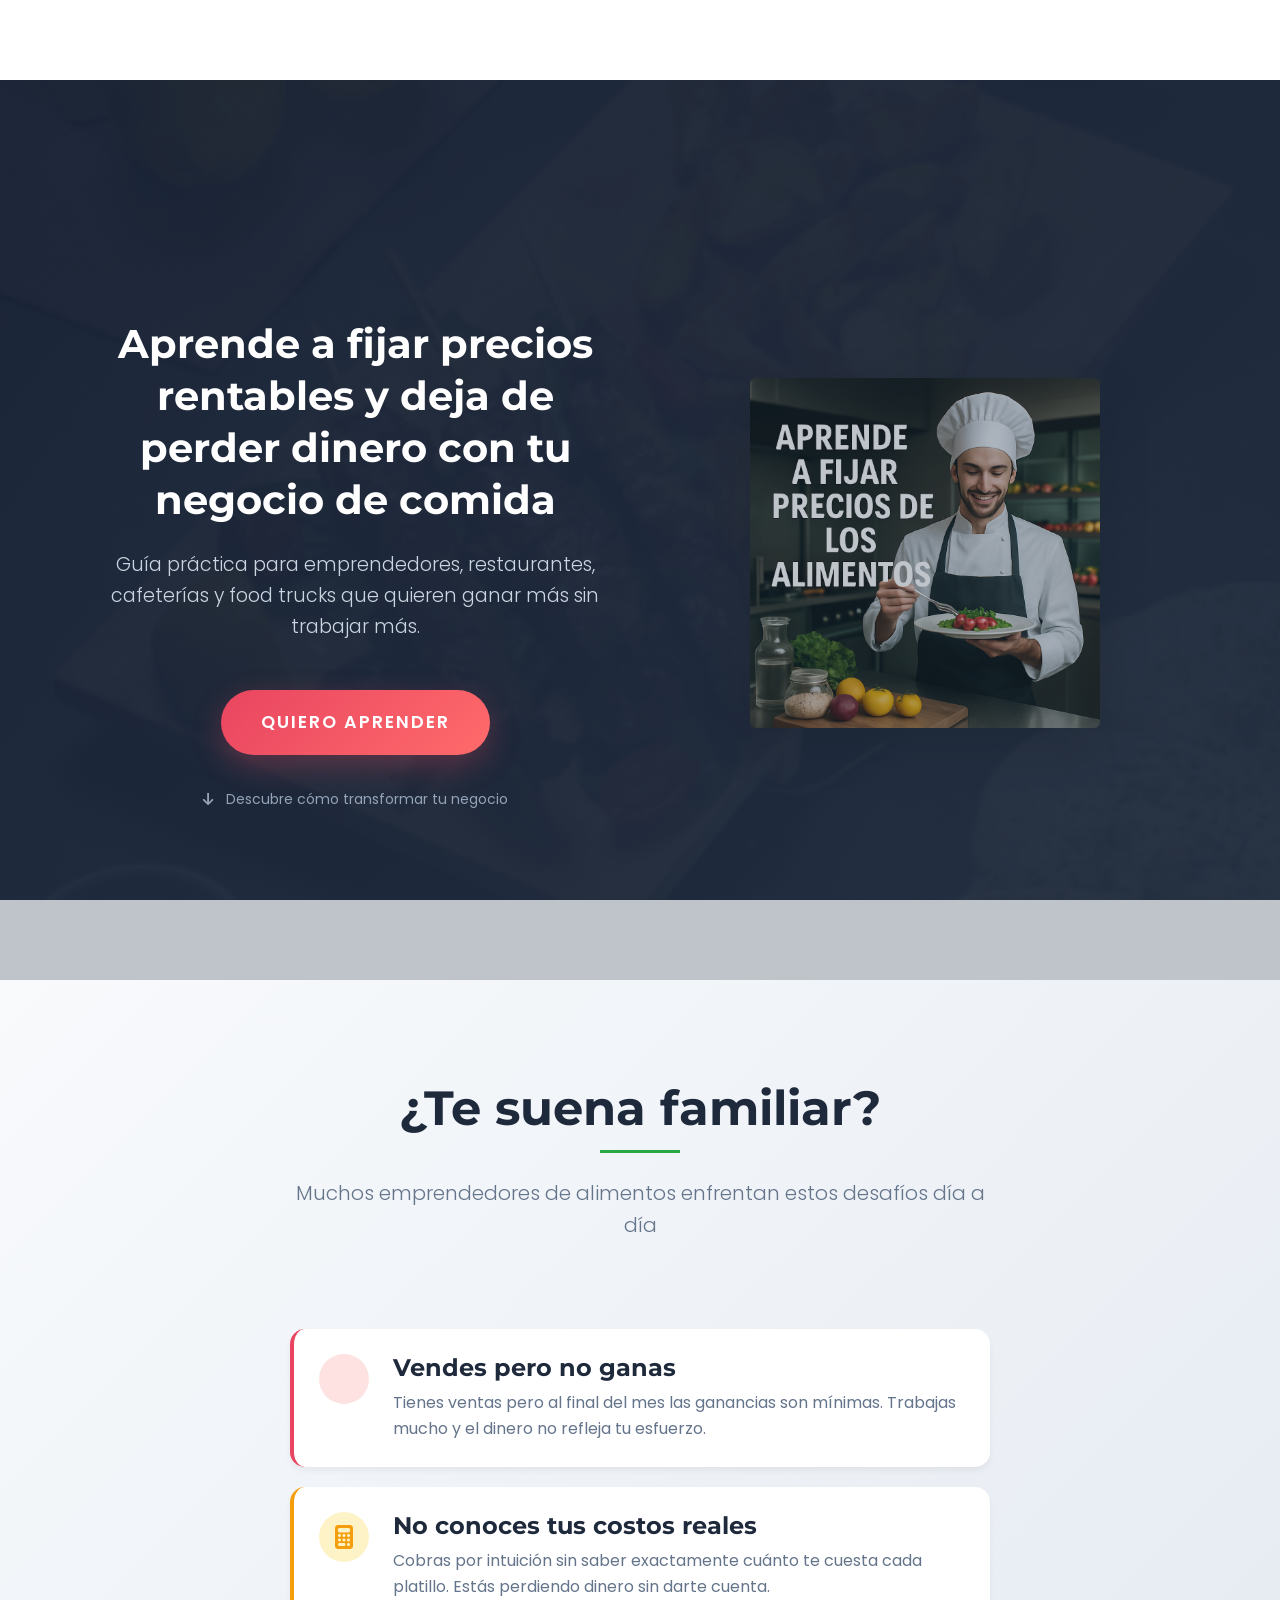
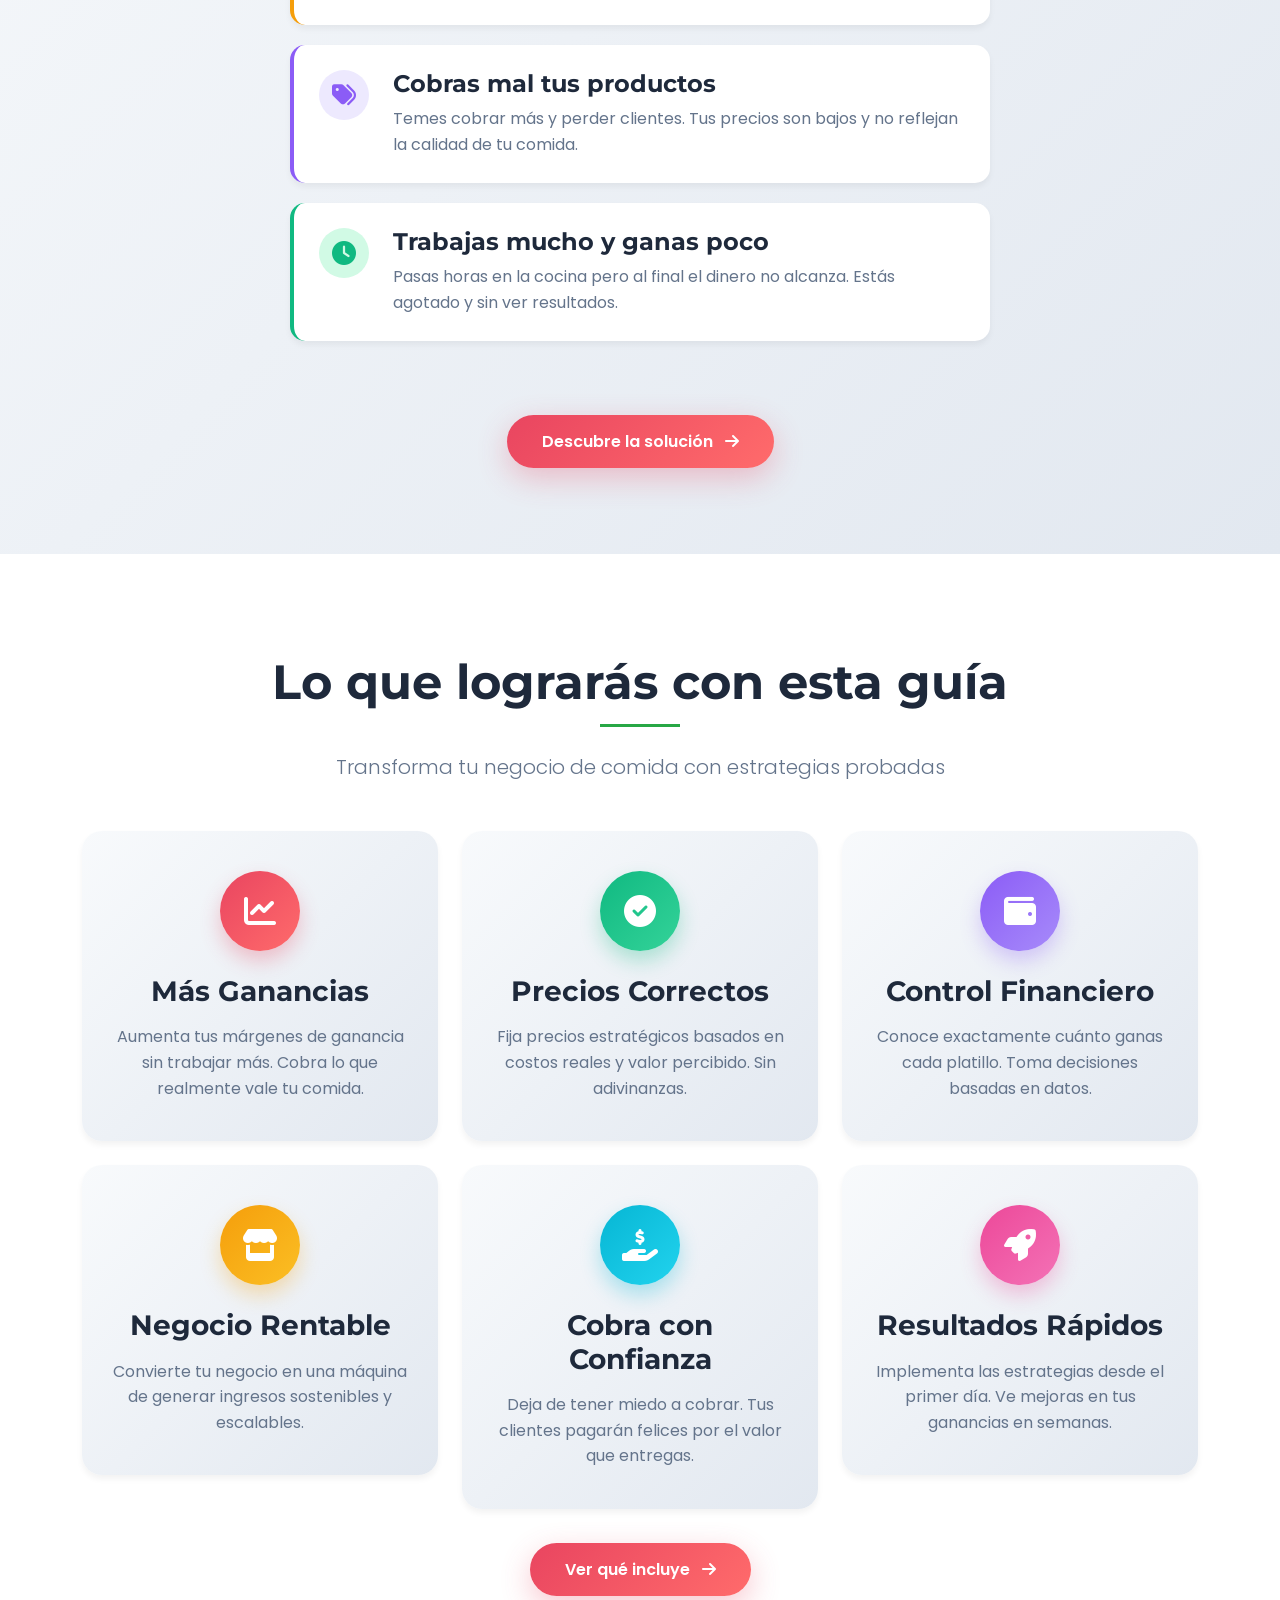
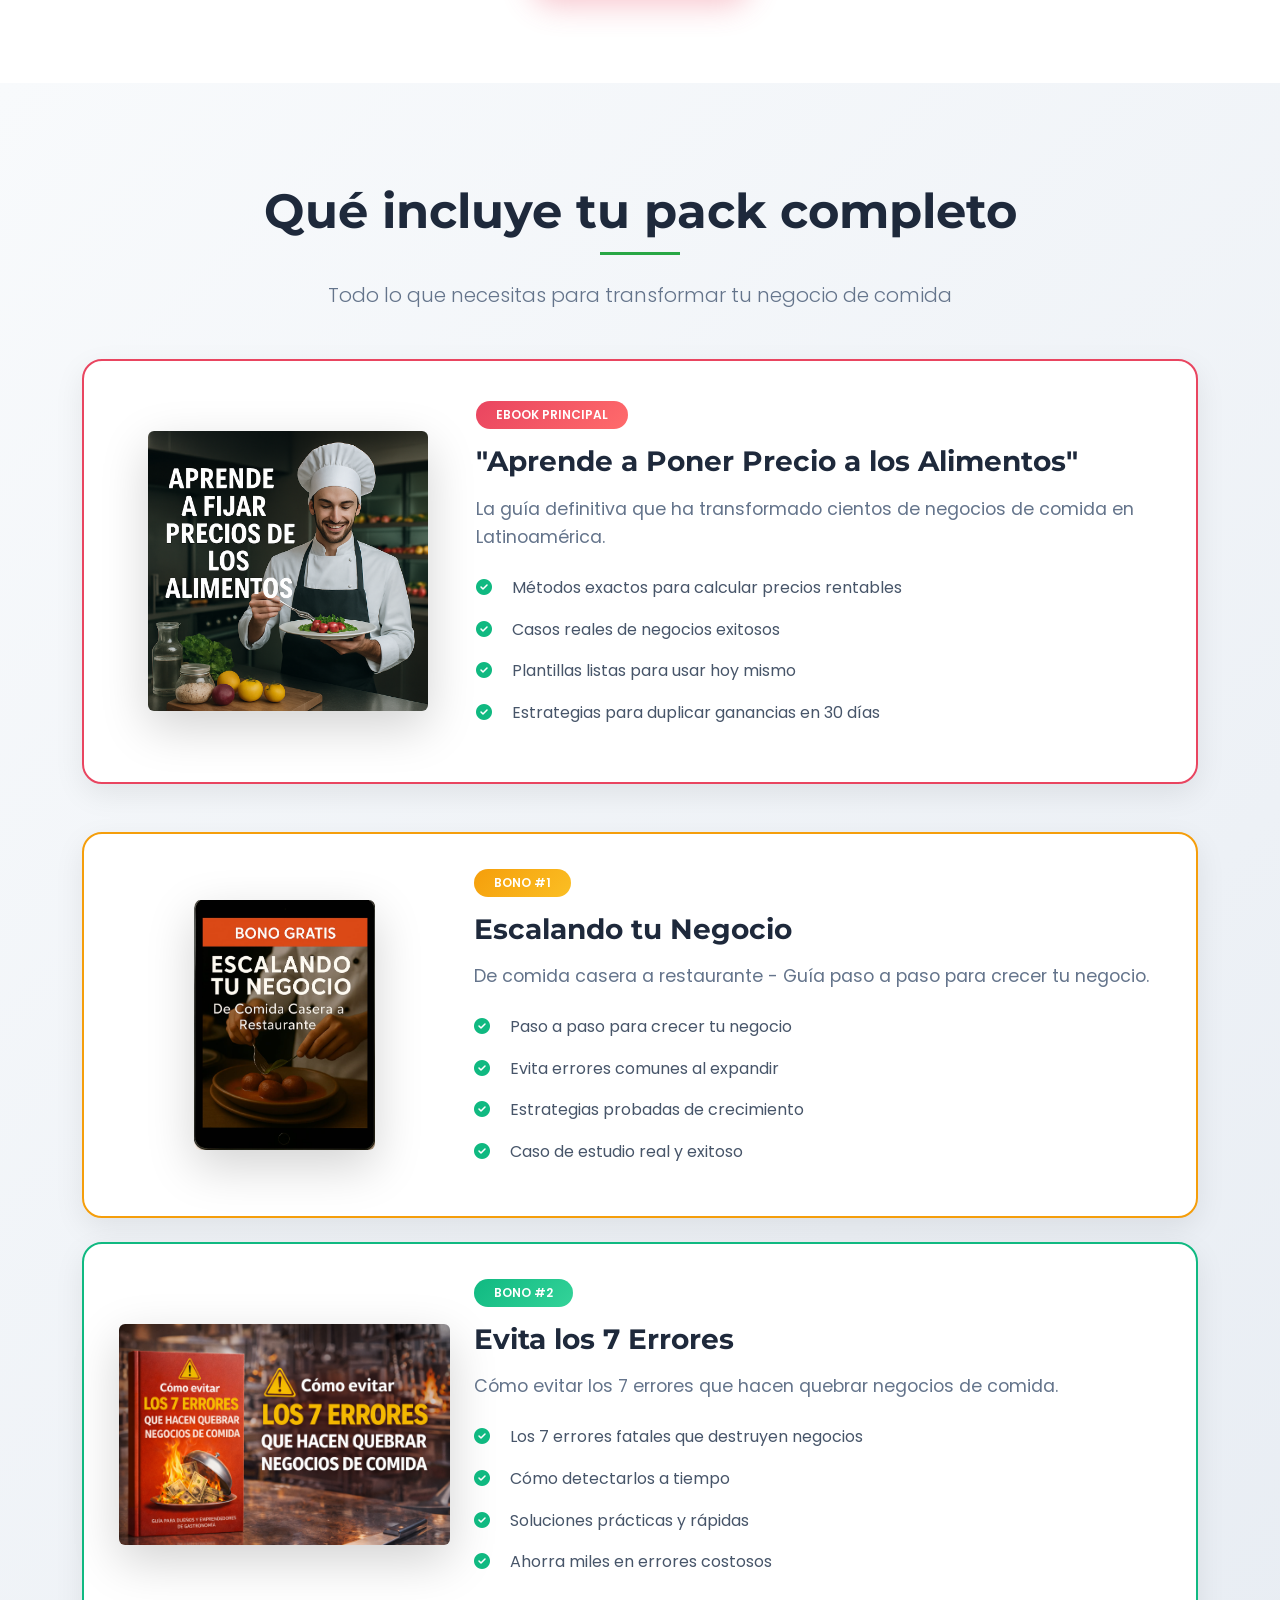
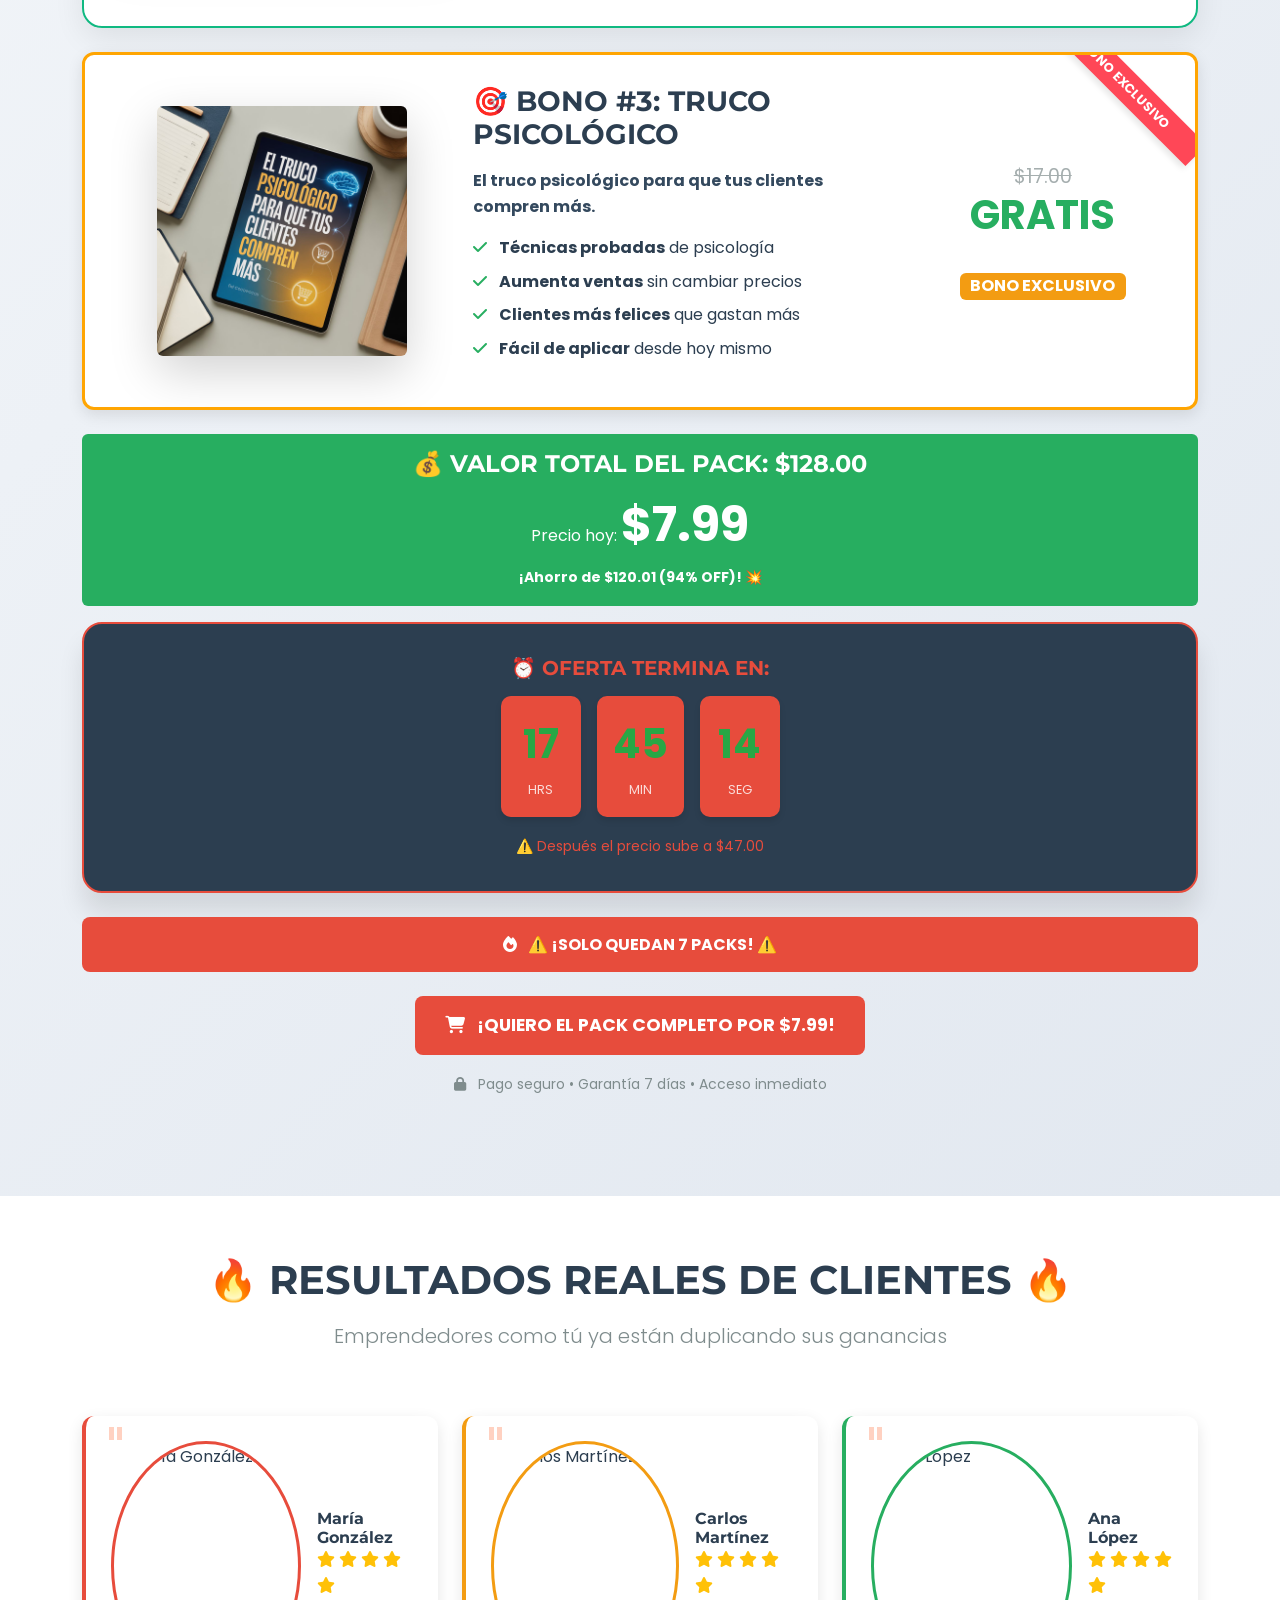
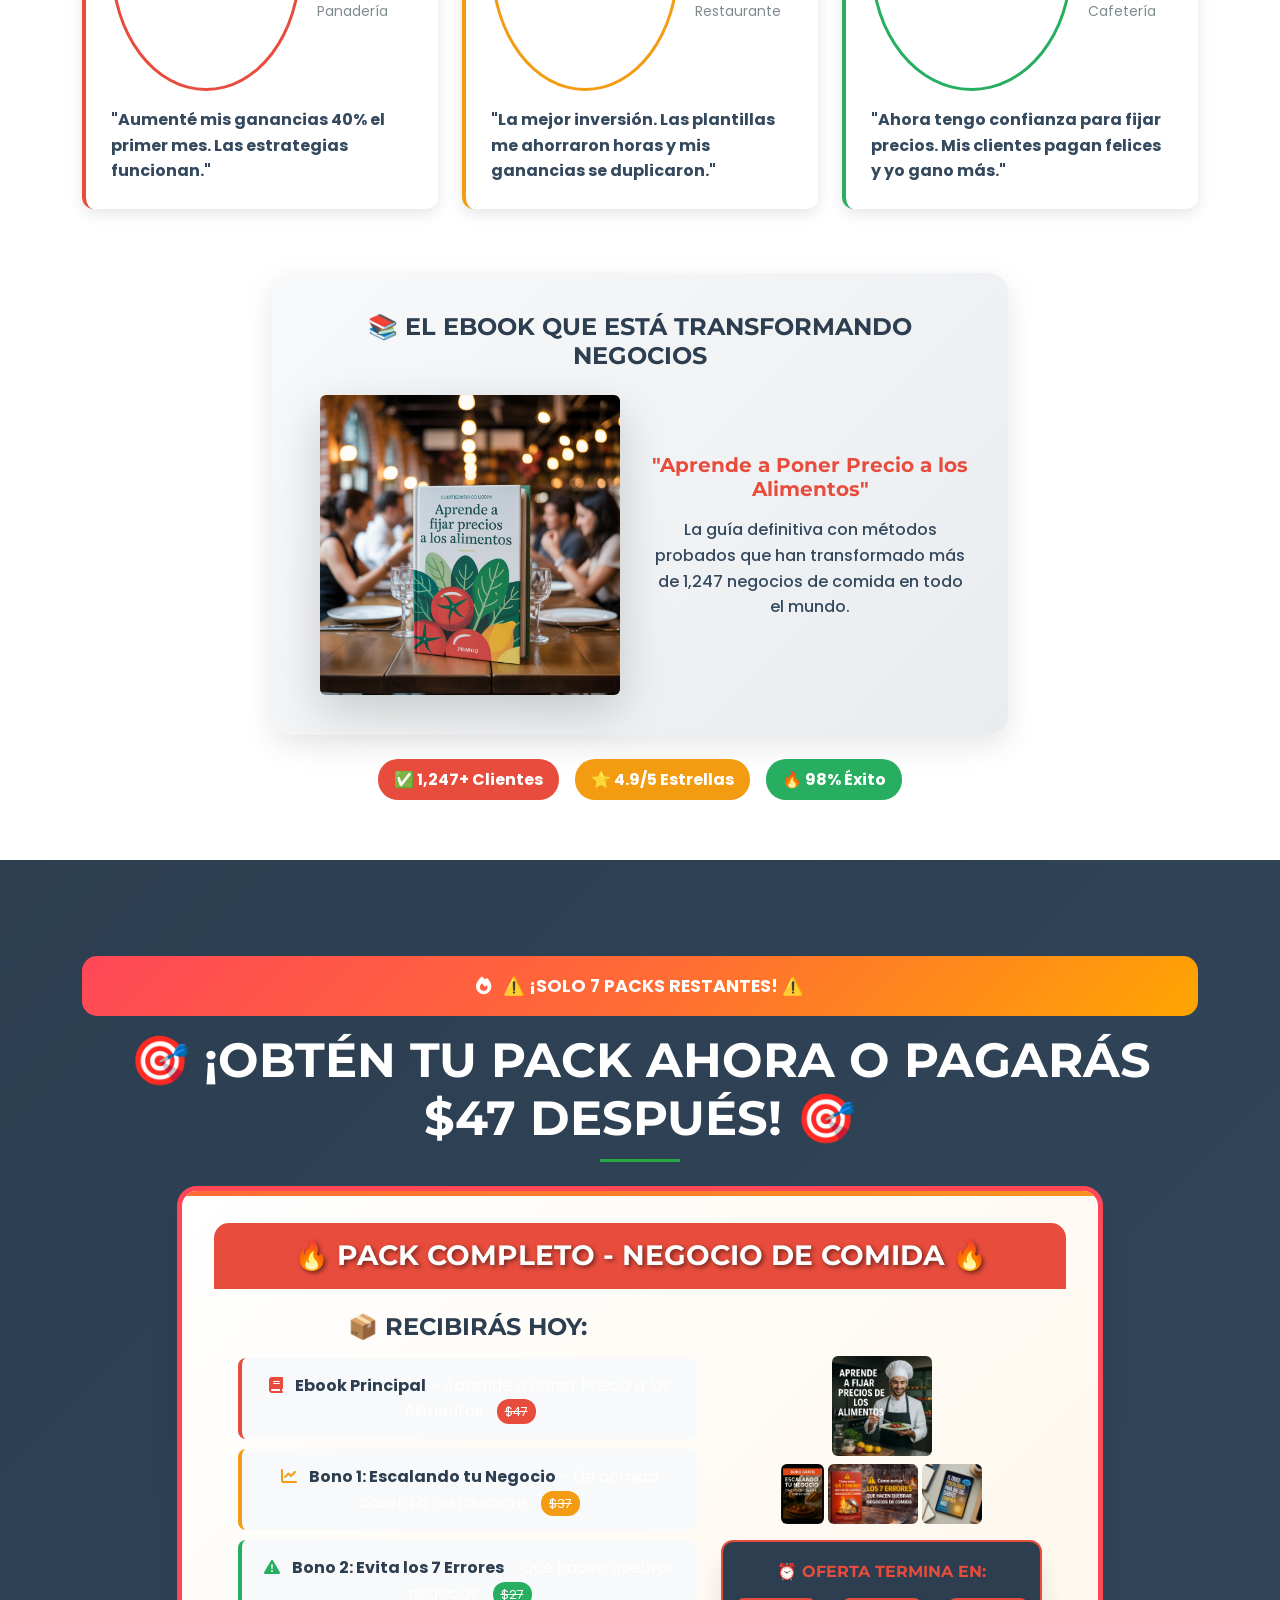
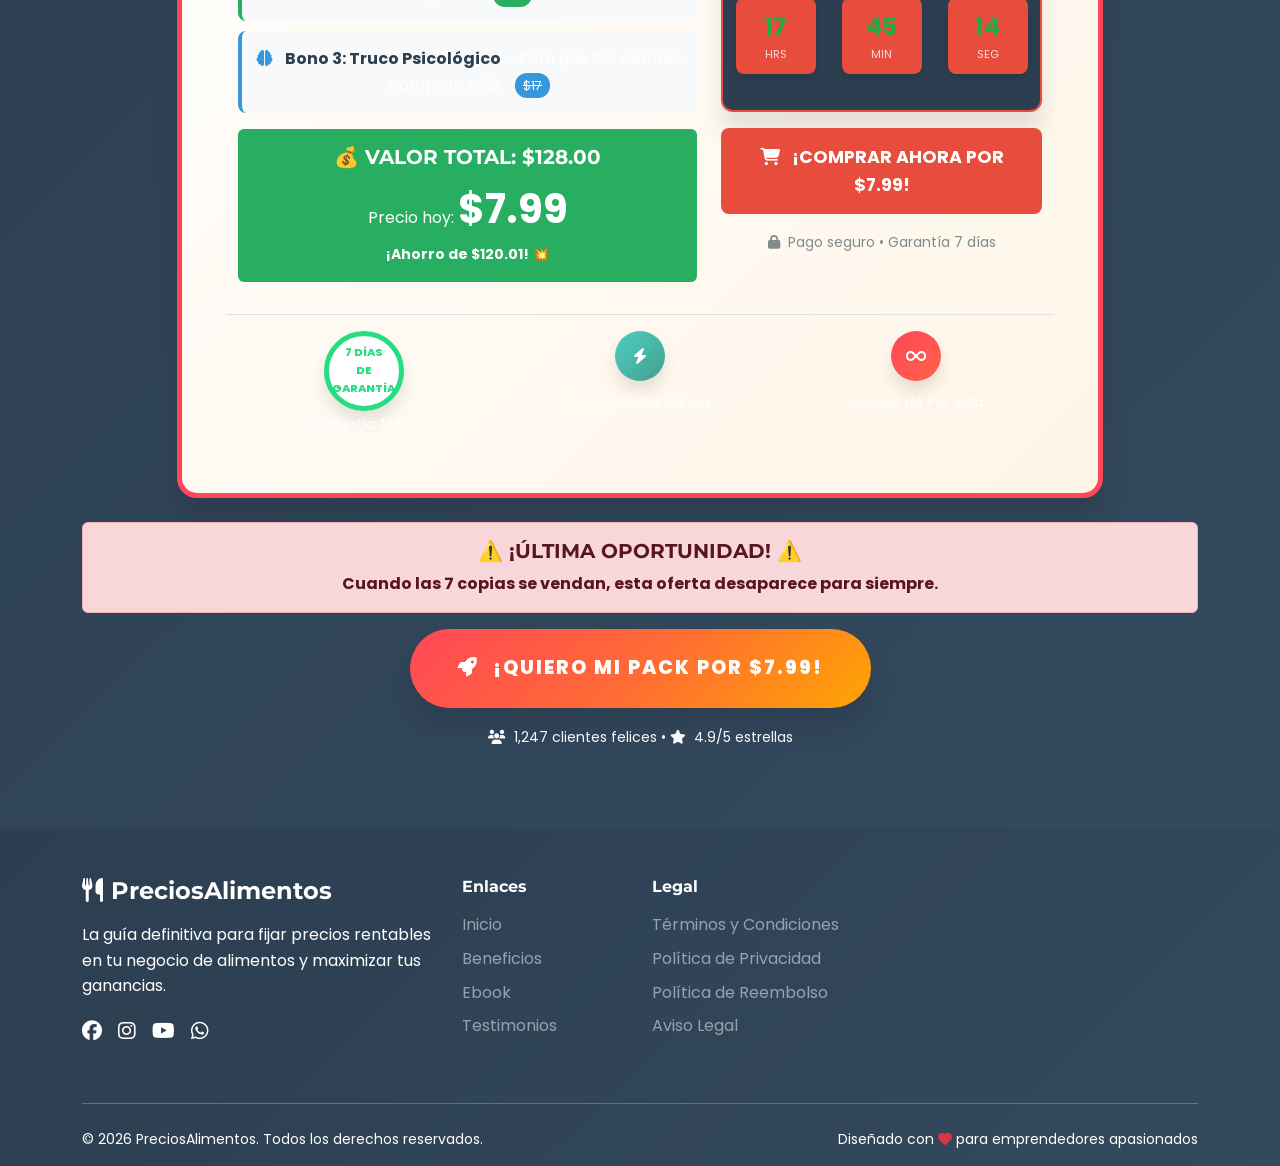
==== commit aa88b097: "Add files via upload" ====
--- a/index.html
+++ b/index.html
@@ -604,76 +604,28 @@
 </head>
 <body>
     
-    <!-- Hero Section - Sin Menú, Directo de Venta -->
-    <section class="hero" id="inicio" style="background: linear-gradient(135deg, rgba(46, 49, 49, 0.85) 0%, rgba(44, 62, 80, 0.85) 100%), url('Imagenes/portada 2.png'); background-size: cover; background-position: center; background-attachment: fixed; min-height: 100vh; display: flex; align-items: center;">
+    <!-- Hero Section - Nuevo Diseño Profesional Sin Precio -->
+    <section class="hero" id="inicio" style="background: linear-gradient(135deg, rgba(15, 23, 42, 0.95) 0%, rgba(30, 41, 59, 0.95) 100%), url('Imagenes/portada 2.png'); background-size: cover; background-position: center; background-attachment: fixed; min-height: 100vh; display: flex; align-items: center;">
         <div class="container">
             <div class="row align-items-center">
                 <div class="col-lg-6">
                     <div class="hero-content fade-in">
-                        <div class="urgency-badge mb-4" style="background: #e74c3c; color: white; padding: 12px 20px; border-radius: 8px; font-weight: bold;">
-                            <i class="fas fa-fire me-2"></i>
-                            OFERTA 24 HORAS - SOLO $7.99
-                        </div>
-                        <h1 class="display-4 fw-bold mb-4" style="color: white;">
-                            GANA MÁS DINERO<br>
-                            <span style="color: #f39c12;">APRENDE A PONER PRECIOS</span><br>
-                            A TU COMIDA HOY
+                        <h1 class="display-4 fw-bold mb-4" style="color: white; line-height: 1.3;">
+                            Aprende a fijar precios rentables y deja de perder dinero con tu negocio de comida
                         </h1>
-                        <p class="lead mb-4" style="color: #ecf0f1; font-size: 1.2rem;">
-                            Métodos exactos de restaurantes exitosos. 1,247 emprendedores ya duplican sus ganancias.
+                        <p class="lead mb-5" style="color: #cbd5e1; font-size: 1.2rem; line-height: 1.6;">
+                            Guía práctica para emprendedores, restaurantes, cafeterías y food trucks que quieren ganar más sin trabajar más.
                         </p>
                         
-                        <!-- Alerta de Escasez -->
-                        <div class="alert alert-warning mb-4" role="alert" style="background: #f39c12; border: none; color: #2c3e50;">
-                            <h6 class="alert-heading" style="color: #2c3e50;">⚠️ ¡SOLO 7 PACKS RESTANTES!</h6>
-                            <small class="fw-bold">Se agotaron en 2 horas la última vez.</small>
-                        </div>
-                        
-                        <!-- Contador Regresivo -->
-                        <div class="countdown-box mb-4" style="background: #2c3e50; border: 2px solid #f39c12;">
-                            <h5 class="mb-3" style="color: #f39c12;">⏰ OFERTA TERMINA EN:</h5>
-                            <div class="countdown-numbers">
-                                <div class="countdown-item" style="background: #f39c12; color: #2c3e50;">
-                                    <span id="hero-hours">23</span>
-                                    <small>HRS</small>
-                                </div>
-                                <div class="countdown-item" style="background: #f39c12; color: #2c3e50;">
-                                    <span id="hero-minutes">59</span>
-                                    <small>MIN</small>
-                                </div>
-                                <div class="countdown-item" style="background: #f39c12; color: #2c3e50;">
-                                    <span id="hero-seconds">59</span>
-                                    <small>SEG</small>
-                                </div>
-                            </div>
-                        </div>
-                        
-                        <!-- Prueba Social -->
-                        <div class="social-proof mb-4">
-                            <div class="d-flex align-items-center mb-3">
-                                <span style="color: #e74c3c; margin-right: 10px;">🔥</span>
-                                <span style="color: white;"><strong>1,247 clientes</strong> compraron esta semana</span>
-                            </div>
-                            <div class="d-flex align-items-center mb-3">
-                                <span style="color: #f39c12; margin-right: 10px;">⭐</span>
-                                <span style="color: white;"><strong>4.9/5 estrellas</strong> de calificación</span>
-                            </div>
-                            <div class="d-flex align-items-center">
-                                <span style="color: #27ae60; margin-right: 10px;">💰</span>
-                                <span style="color: white;"><strong>98% duplicó</strong> sus ganancias</span>
-                            </div>
-                        </div>
-                        
-                        <!-- CTA Principal -->
+                        <!-- CTA Principal Sin Precio -->
                         <div class="hero-cta">
-                            <a href="#beneficios" class="funnel-cta btn-lg" style="background: #e74c3c; color: white; padding: 15px 30px; border-radius: 8px; text-decoration: none; font-weight: bold; font-size: 1.1rem; display: inline-block;">
-                                <i class="fas fa-shopping-cart me-2"></i>
-                                ¡QUIERO MI PACK POR $7.99!
+                            <a href="#problema" class="funnel-cta btn-lg" style="background: linear-gradient(135deg, #e94560 0%, #ff6b6b 100%); color: white; padding: 18px 40px; border-radius: 50px; text-decoration: none; font-weight: 600; font-size: 1.1rem; display: inline-block; box-shadow: 0 10px 30px rgba(233, 69, 96, 0.3); transition: all 0.3s ease;">
+                                QUIERO APRENDER
                             </a>
-                            <div class="mt-3">
-                                <small style="color: #bdc3c7;">
-                                    <i class="fas fa-lock me-1"></i> 
-                                    Pago seguro • Garantía 7 días • Acceso inmediato
+                            <div class="mt-4">
+                                <small style="color: #94a3b8;">
+                                    <i class="fas fa-arrow-down me-2"></i> 
+                                    Descubre cómo transformar tu negocio
                                 </small>
                             </div>
                         </div>
@@ -681,120 +633,235 @@
                 </div>
                 <div class="col-lg-6">
                     <div class="hero-image fade-in text-center">
-                        <img src="Imagenes/portada 1.png" alt="Ebook Principal" class="img-fluid rounded shadow-lg mb-4" style="max-height: 300px;">
-                        <div class="d-flex justify-content-center gap-2">
-                            <img src="Imagenes/BONO 1.png" alt="Bono 1" class="img-fluid rounded shadow" style="max-height: 120px;">
-                            <img src="Imagenes/Bono 2.png" alt="Bono 2" class="img-fluid rounded shadow" style="max-height: 120px;">
-                            <img src="Imagenes/Bono 3.jpeg" alt="Bono 3" class="img-fluid rounded shadow" style="max-height: 120px;">
-                        </div>
+                        <img src="Imagenes/portada 1.png" alt="Ebook Principal" class="img-fluid rounded shadow-lg mb-4" style="max-height: 350px; box-shadow: 0 20px 40px rgba(0,0,0,0.4);">
                     </div>
                 </div>
             </div>
         </div>
     </section>
 
-    <!-- SECCIÓN DE PRODUCTOS -->
-    <section class="section" id="beneficios" style="background: #f8f9fa; padding: 60px 0;">
+    <!-- SECCIÓN 1: PROBLEMA -->
+    <section class="section" id="problema" style="background: linear-gradient(135deg, #f8fafc 0%, #e2e8f0 100%); padding: 100px 0;">
         <div class="container">
             <div class="text-center mb-5 fade-in">
-                <div class="urgency-badge mb-3" style="background: #e74c3c; color: white; padding: 10px 20px; border-radius: 8px; font-weight: bold; display: inline-block;">
-                    🎁 3 BONOS EXCLUSIVOS HOY 🎁
-                </div>
-                <h2 class="display-5 fw-bold mb-3" style="color: #2c3e50;">RECIBE ESTE PACK COMPLETO</h2>
-                <p class="lead" style="color: #7f8c8d;">Todo lo que necesitas para ganar dinero con tu negocio de comida</p>
+                <h2 class="display-5 fw-bold mb-4" style="color: #1e293b;">¿Te suena familiar?</h2>
+                <p class="lead" style="color: #64748b; max-width: 700px; margin: 0 auto;">Muchos emprendedores de alimentos enfrentan estos desafíos día a día</p>
+            </div>
+            
+            <div class="row justify-content-center">
+                <div class="col-lg-8">
+                    <div class="problem-list fade-in">
+                        <div class="problem-item" style="background: white; padding: 25px; border-radius: 15px; margin-bottom: 20px; box-shadow: 0 4px 6px rgba(0,0,0,0.05); border-left: 4px solid #e94560; transition: all 0.3s ease;">
+                            <div class="d-flex align-items-start">
+                                <div class="problem-icon me-4" style="background: #fee2e2; color: #e94560; width: 50px; height: 50px; border-radius: 50%; display: flex; align-items: center; justify-content: center; font-size: 1.5rem; flex-shrink: 0;">
+                                    <i class="fas fa-chart-line-down"></i>
+                                </div>
+                                <div>
+                                    <h4 class="fw-bold mb-2" style="color: #1e293b;">Vendes pero no ganas</h4>
+                                    <p style="color: #64748b; margin: 0;">Tienes ventas pero al final del mes las ganancias son mínimas. Trabajas mucho y el dinero no refleja tu esfuerzo.</p>
+                                </div>
+                            </div>
+                        </div>
+                        
+                        <div class="problem-item" style="background: white; padding: 25px; border-radius: 15px; margin-bottom: 20px; box-shadow: 0 4px 6px rgba(0,0,0,0.05); border-left: 4px solid #f59e0b; transition: all 0.3s ease;">
+                            <div class="d-flex align-items-start">
+                                <div class="problem-icon me-4" style="background: #fef3c7; color: #f59e0b; width: 50px; height: 50px; border-radius: 50%; display: flex; align-items: center; justify-content: center; font-size: 1.5rem; flex-shrink: 0;">
+                                    <i class="fas fa-calculator"></i>
+                                </div>
+                                <div>
+                                    <h4 class="fw-bold mb-2" style="color: #1e293b;">No conoces tus costos reales</h4>
+                                    <p style="color: #64748b; margin: 0;">Cobras por intuición sin saber exactamente cuánto te cuesta cada platillo. Estás perdiendo dinero sin darte cuenta.</p>
+                                </div>
+                            </div>
+                        </div>
+                        
+                        <div class="problem-item" style="background: white; padding: 25px; border-radius: 15px; margin-bottom: 20px; box-shadow: 0 4px 6px rgba(0,0,0,0.05); border-left: 4px solid #8b5cf6; transition: all 0.3s ease;">
+                            <div class="d-flex align-items-start">
+                                <div class="problem-icon me-4" style="background: #ede9fe; color: #8b5cf6; width: 50px; height: 50px; border-radius: 50%; display: flex; align-items: center; justify-content: center; font-size: 1.5rem; flex-shrink: 0;">
+                                    <i class="fas fa-tags"></i>
+                                </div>
+                                <div>
+                                    <h4 class="fw-bold mb-2" style="color: #1e293b;">Cobras mal tus productos</h4>
+                                    <p style="color: #64748b; margin: 0;">Temes cobrar más y perder clientes. Tus precios son bajos y no reflejan la calidad de tu comida.</p>
+                                </div>
+                            </div>
+                        </div>
+                        
+                        <div class="problem-item" style="background: white; padding: 25px; border-radius: 15px; margin-bottom: 20px; box-shadow: 0 4px 6px rgba(0,0,0,0.05); border-left: 4px solid #10b981; transition: all 0.3s ease;">
+                            <div class="d-flex align-items-start">
+                                <div class="problem-icon me-4" style="background: #d1fae5; color: #10b981; width: 50px; height: 50px; border-radius: 50%; display: flex; align-items: center; justify-content: center; font-size: 1.5rem; flex-shrink: 0;">
+                                    <i class="fas fa-clock"></i>
+                                </div>
+                                <div>
+                                    <h4 class="fw-bold mb-2" style="color: #1e293b;">Trabajas mucho y ganas poco</h4>
+                                    <p style="color: #64748b; margin: 0;">Pasas horas en la cocina pero al final el dinero no alcanza. Estás agotado y sin ver resultados.</p>
+                                </div>
+                            </div>
+                        </div>
+                    </div>
+                </div>
+            </div>
+            
+            <div class="text-center mt-5 fade-in">
+                <a href="#beneficios" class="btn-lg" style="background: linear-gradient(135deg, #e94560 0%, #ff6b6b 100%); color: white; padding: 15px 35px; border-radius: 50px; text-decoration: none; font-weight: 600; transition: all 0.3s ease; box-shadow: 0 10px 30px rgba(233, 69, 96, 0.3);">
+                    Descubre la solución <i class="fas fa-arrow-right ms-2"></i>
+                </a>
+            </div>
+        </div>
+    </section>
+
+    <!-- SECCIÓN 2: BENEFICIOS -->
+    <section class="section" id="beneficios" style="background: white; padding: 100px 0;">
+        <div class="container">
+            <div class="text-center mb-5 fade-in">
+                <h2 class="display-5 fw-bold mb-4" style="color: #1e293b;">Lo que lograrás con esta guía</h2>
+                <p class="lead" style="color: #64748b; max-width: 700px; margin: 0 auto;">Transforma tu negocio de comida con estrategias probadas</p>
+            </div>
+            
+            <div class="row g-4">
+                <div class="col-lg-4 fade-in">
+                    <div class="benefit-card" style="background: linear-gradient(135deg, #f8fafc 0%, #e2e8f0 100%); padding: 40px 30px; border-radius: 20px; text-align: center; transition: all 0.3s ease; box-shadow: 0 4px 6px rgba(0,0,0,0.05);">
+                        <div class="benefit-icon mb-4" style="background: linear-gradient(135deg, #e94560 0%, #ff6b6b 100%); color: white; width: 80px; height: 80px; border-radius: 50%; display: flex; align-items: center; justify-content: center; font-size: 2rem; margin: 0 auto 20px; box-shadow: 0 10px 20px rgba(233, 69, 96, 0.3);">
+                            <i class="fas fa-chart-line"></i>
+                        </div>
+                        <h3 class="fw-bold mb-3" style="color: #1e293b;">Más Ganancias</h3>
+                        <p style="color: #64748b; margin: 0;">Aumenta tus márgenes de ganancia sin trabajar más. Cobra lo que realmente vale tu comida.</p>
+                    </div>
+                </div>
+                
+                <div class="col-lg-4 fade-in">
+                    <div class="benefit-card" style="background: linear-gradient(135deg, #f8fafc 0%, #e2e8f0 100%); padding: 40px 30px; border-radius: 20px; text-align: center; transition: all 0.3s ease; box-shadow: 0 4px 6px rgba(0,0,0,0.05);">
+                        <div class="benefit-icon mb-4" style="background: linear-gradient(135deg, #10b981 0%, #34d399 100%); color: white; width: 80px; height: 80px; border-radius: 50%; display: flex; align-items: center; justify-content: center; font-size: 2rem; margin: 0 auto 20px; box-shadow: 0 10px 20px rgba(16, 185, 129, 0.3);">
+                            <i class="fas fa-check-circle"></i>
+                        </div>
+                        <h3 class="fw-bold mb-3" style="color: #1e293b;">Precios Correctos</h3>
+                        <p style="color: #64748b; margin: 0;">Fija precios estratégicos basados en costos reales y valor percibido. Sin adivinanzas.</p>
+                    </div>
+                </div>
+                
+                <div class="col-lg-4 fade-in">
+                    <div class="benefit-card" style="background: linear-gradient(135deg, #f8fafc 0%, #e2e8f0 100%); padding: 40px 30px; border-radius: 20px; text-align: center; transition: all 0.3s ease; box-shadow: 0 4px 6px rgba(0,0,0,0.05);">
+                        <div class="benefit-icon mb-4" style="background: linear-gradient(135deg, #8b5cf6 0%, #a78bfa 100%); color: white; width: 80px; height: 80px; border-radius: 50%; display: flex; align-items: center; justify-content: center; font-size: 2rem; margin: 0 auto 20px; box-shadow: 0 10px 20px rgba(139, 92, 246, 0.3);">
+                            <i class="fas fa-wallet"></i>
+                        </div>
+                        <h3 class="fw-bold mb-3" style="color: #1e293b;">Control Financiero</h3>
+                        <p style="color: #64748b; margin: 0;">Conoce exactamente cuánto ganas cada platillo. Toma decisiones basadas en datos.</p>
+                    </div>
+                </div>
+                
+                <div class="col-lg-4 fade-in">
+                    <div class="benefit-card" style="background: linear-gradient(135deg, #f8fafc 0%, #e2e8f0 100%); padding: 40px 30px; border-radius: 20px; text-align: center; transition: all 0.3s ease; box-shadow: 0 4px 6px rgba(0,0,0,0.05);">
+                        <div class="benefit-icon mb-4" style="background: linear-gradient(135deg, #f59e0b 0%, #fbbf24 100%); color: white; width: 80px; height: 80px; border-radius: 50%; display: flex; align-items: center; justify-content: center; font-size: 2rem; margin: 0 auto 20px; box-shadow: 0 10px 20px rgba(245, 158, 11, 0.3);">
+                            <i class="fas fa-store"></i>
+                        </div>
+                        <h3 class="fw-bold mb-3" style="color: #1e293b;">Negocio Rentable</h3>
+                        <p style="color: #64748b; margin: 0;">Convierte tu negocio en una máquina de generar ingresos sostenibles y escalables.</p>
+                    </div>
+                </div>
+                
+                <div class="col-lg-4 fade-in">
+                    <div class="benefit-card" style="background: linear-gradient(135deg, #f8fafc 0%, #e2e8f0 100%); padding: 40px 30px; border-radius: 20px; text-align: center; transition: all 0.3s ease; box-shadow: 0 4px 6px rgba(0,0,0,0.05);">
+                        <div class="benefit-icon mb-4" style="background: linear-gradient(135deg, #06b6d4 0%, #22d3ee 100%); color: white; width: 80px; height: 80px; border-radius: 50%; display: flex; align-items: center; justify-content: center; font-size: 2rem; margin: 0 auto 20px; box-shadow: 0 10px 20px rgba(6, 182, 212, 0.3);">
+                            <i class="fas fa-hand-holding-usd"></i>
+                        </div>
+                        <h3 class="fw-bold mb-3" style="color: #1e293b;">Cobra con Confianza</h3>
+                        <p style="color: #64748b; margin: 0;">Deja de tener miedo a cobrar. Tus clientes pagarán felices por el valor que entregas.</p>
+                    </div>
+                </div>
+                
+                <div class="col-lg-4 fade-in">
+                    <div class="benefit-card" style="background: linear-gradient(135deg, #f8fafc 0%, #e2e8f0 100%); padding: 40px 30px; border-radius: 20px; text-align: center; transition: all 0.3s ease; box-shadow: 0 4px 6px rgba(0,0,0,0.05);">
+                        <div class="benefit-icon mb-4" style="background: linear-gradient(135deg, #ec4899 0%, #f472b6 100%); color: white; width: 80px; height: 80px; border-radius: 50%; display: flex; align-items: center; justify-content: center; font-size: 2rem; margin: 0 auto 20px; box-shadow: 0 10px 20px rgba(236, 72, 153, 0.3);">
+                            <i class="fas fa-rocket"></i>
+                        </div>
+                        <h3 class="fw-bold mb-3" style="color: #1e293b;">Resultados Rápidos</h3>
+                        <p style="color: #64748b; margin: 0;">Implementa las estrategias desde el primer día. Ve mejoras en tus ganancias en semanas.</p>
+                    </div>
+                </div>
+            </div>
+            
+            <div class="text-center mt-5 fade-in">
+                <a href="#contenido" class="btn-lg" style="background: linear-gradient(135deg, #e94560 0%, #ff6b6b 100%); color: white; padding: 15px 35px; border-radius: 50px; text-decoration: none; font-weight: 600; transition: all 0.3s ease; box-shadow: 0 10px 30px rgba(233, 69, 96, 0.3);">
+                    Ver qué incluye <i class="fas fa-arrow-right ms-2"></i>
+                </a>
+            </div>
+        </div>
+    </section>
+            
+    <!-- SECCIÓN 3: QUÉ INCLUYE -->
+    <section class="section" id="contenido" style="background: linear-gradient(135deg, #f8fafc 0%, #e2e8f0 100%); padding: 100px 0;">
+        <div class="container">
+            <div class="text-center mb-5 fade-in">
+                <h2 class="display-5 fw-bold mb-4" style="color: #1e293b;">Qué incluye tu pack completo</h2>
+                <p class="lead" style="color: #64748b; max-width: 700px; margin: 0 auto;">Todo lo que necesitas para transformar tu negocio de comida</p>
             </div>
             
             <!-- Ebook Principal -->
-            <div class="row mb-4">
-                <div class="col-lg-12 fade-in">
-                    <div class="bonus-card" style="background: white; border-radius: 12px; padding: 30px; box-shadow: 0 5px 15px rgba(0,0,0,0.1);">
+            <div class="row mb-5 fade-in">
+                <div class="col-lg-12">
+                    <div class="content-card" style="background: white; border-radius: 20px; padding: 40px; box-shadow: 0 10px 30px rgba(0,0,0,0.08); border: 2px solid #e94560;">
                         <div class="row align-items-center">
                             <div class="col-lg-4 text-center">
-                                <img src="Imagenes/portada 1.png" alt="Ebook Principal" class="img-fluid rounded shadow-lg" style="max-height: 250px;">
-                            </div>
-                            <div class="col-lg-5">
-                                <h3 class="h3 fw-bold mb-3" style="color: #2c3e50;">📚 EBOOK PRINCIPAL</h3>
-                                <h4 class="h5 mb-3" style="color: #e74c3c;">"Aprende a Poner Precio a los Alimentos"</h4>
-                                <p class="mb-3 fw-bold" style="color: #34495e;">La guía que ha transformado más de 1,247 negocios de comida.</p>
+                                <img src="Imagenes/portada 1.png" alt="Ebook Principal" class="img-fluid rounded shadow-lg" style="max-height: 280px; box-shadow: 0 15px 35px rgba(0,0,0,0.2);">
+                            </div>
+                            <div class="col-lg-8">
+                                <div class="badge mb-3" style="background: linear-gradient(135deg, #e94560 0%, #ff6b6b 100%); color: white; padding: 8px 20px; border-radius: 50px; font-weight: 600; display: inline-block;">EBOOK PRINCIPAL</div>
+                                <h3 class="h3 fw-bold mb-3" style="color: #1e293b;">"Aprende a Poner Precio a los Alimentos"</h3>
+                                <p class="mb-4" style="color: #64748b; font-size: 1.1rem;">La guía definitiva que ha transformado cientos de negocios de comida en Latinoamérica.</p>
                                 <ul class="list-unstyled">
-                                    <li class="mb-2" style="color: #2c3e50;"><i class="fas fa-check me-2" style="color: #27ae60;"></i> <strong>Métodos exactos</strong> para calcular precios</li>
-                                    <li class="mb-2" style="color: #2c3e50;"><i class="fas fa-check me-2" style="color: #27ae60;"></i> <strong>Casos reales</strong> de negocios exitosos</li>
-                                    <li class="mb-2" style="color: #2c3e50;"><i class="fas fa-check me-2" style="color: #27ae60;"></i> <strong>Plantillas listas</strong> para usar hoy</li>
-                                    <li class="mb-2" style="color: #2c3e50;"><i class="fas fa-check me-2" style="color: #27ae60;"></i> <strong>Duplica ganancias</strong> en 30 días</li>
+                                    <li class="mb-3" style="color: #475569;"><i class="fas fa-check-circle me-3" style="color: #10b981;"></i> Métodos exactos para calcular precios rentables</li>
+                                    <li class="mb-3" style="color: #475569;"><i class="fas fa-check-circle me-3" style="color: #10b981;"></i> Casos reales de negocios exitosos</li>
+                                    <li class="mb-3" style="color: #475569;"><i class="fas fa-check-circle me-3" style="color: #10b981;"></i> Plantillas listas para usar hoy mismo</li>
+                                    <li class="mb-3" style="color: #475569;"><i class="fas fa-check-circle me-3" style="color: #10b981;"></i> Estrategias para duplicar ganancias en 30 días</li>
                                 </ul>
                             </div>
-                            <div class="col-lg-3 text-center">
-                                <div class="value-stacked">
-                                    <div class="value-original" style="color: #7f8c8d; text-decoration: line-through;">$47.00</div>
-                                    <div class="value-current" style="color: #e74c3c; font-size: 2.5rem; font-weight: bold;">$7.99</div>
-                                </div>
-                                <div class="mt-3">
-                                    <span class="badge fs-6" style="background: #27ae60; color: white;">83% OFF</span>
-                                </div>
-                            </div>
                         </div>
                     </div>
                 </div>
             </div>
             
             <!-- BONO 1 -->
-            <div class="row mb-4">
-                <div class="col-lg-12 fade-in">
-                    <div class="bonus-card" style="background: white; border-radius: 12px; padding: 30px; box-shadow: 0 5px 15px rgba(0,0,0,0.1);">
+            <div class="row mb-4 fade-in">
+                <div class="col-lg-12">
+                    <div class="content-card" style="background: white; border-radius: 20px; padding: 35px; box-shadow: 0 10px 30px rgba(0,0,0,0.08); border: 2px solid #f59e0b;">
                         <div class="row align-items-center">
                             <div class="col-lg-4 text-center">
-                                <img src="Imagenes/BONO 1.png" alt="Bono 1" class="img-fluid rounded shadow-lg" style="max-height: 250px;">
-                            </div>
-                            <div class="col-lg-5">
-                                <h3 class="h3 fw-bold mb-3" style="color: #2c3e50;">🎯 BONO #1: ESCALANDO TU NEGOCIO</h3>
-                                <p class="mb-3 fw-bold" style="color: #34495e;">De comida casera a restaurante - Guía paso a paso.</p>
+                                <img src="Imagenes/BONO 1.png" alt="Bono 1" class="img-fluid rounded shadow-lg" style="max-height: 250px; box-shadow: 0 15px 35px rgba(0,0,0,0.2);">
+                            </div>
+                            <div class="col-lg-8">
+                                <div class="badge mb-3" style="background: linear-gradient(135deg, #f59e0b 0%, #fbbf24 100%); color: white; padding: 8px 20px; border-radius: 50px; font-weight: 600; display: inline-block;">BONO #1</div>
+                                <h3 class="h3 fw-bold mb-3" style="color: #1e293b;">Escalando tu Negocio</h3>
+                                <p class="mb-4" style="color: #64748b; font-size: 1.1rem;">De comida casera a restaurante - Guía paso a paso para crecer tu negocio.</p>
                                 <ul class="list-unstyled">
-                                    <li class="mb-2" style="color: #2c3e50;"><i class="fas fa-check me-2" style="color: #27ae60;"></i> <strong>Paso a paso</strong> para crecer tu negocio</li>
-                                    <li class="mb-2" style="color: #2c3e50;"><i class="fas fa-check me-2" style="color: #27ae60;"></i> <strong>Evita errores</strong> al expandir</li>
-                                    <li class="mb-2" style="color: #2c3e50;"><i class="fas fa-check me-2" style="color: #27ae60;"></i> <strong>Estrategias probadas</strong> de crecimiento</li>
-                                    <li class="mb-2" style="color: #2c3e50;"><i class="fas fa-check me-2" style="color: #27ae60;"></i> <strong>Caso de estudio</strong> real y exitoso</li>
+                                    <li class="mb-3" style="color: #475569;"><i class="fas fa-check-circle me-3" style="color: #10b981;"></i> Paso a paso para crecer tu negocio</li>
+                                    <li class="mb-3" style="color: #475569;"><i class="fas fa-check-circle me-3" style="color: #10b981;"></i> Evita errores comunes al expandir</li>
+                                    <li class="mb-3" style="color: #475569;"><i class="fas fa-check-circle me-3" style="color: #10b981;"></i> Estrategias probadas de crecimiento</li>
+                                    <li class="mb-3" style="color: #475569;"><i class="fas fa-check-circle me-3" style="color: #10b981;"></i> Caso de estudio real y exitoso</li>
                                 </ul>
                             </div>
-                            <div class="col-lg-3 text-center">
-                                <div class="value-stacked">
-                                    <div class="value-original" style="color: #7f8c8d; text-decoration: line-through;">$37.00</div>
-                                    <div class="value-current" style="color: #27ae60; font-size: 2.5rem; font-weight: bold;">GRATIS</div>
-                                </div>
-                                <div class="mt-3">
-                                    <span class="badge fs-6" style="background: #f39c12; color: white;">BONO EXCLUSIVO</span>
-                                </div>
-                            </div>
                         </div>
                     </div>
                 </div>
             </div>
             
             <!-- BONO 2 -->
-            <div class="row mb-4">
-                <div class="col-lg-12 fade-in">
-                    <div class="bonus-card" style="background: white; border-radius: 12px; padding: 30px; box-shadow: 0 5px 15px rgba(0,0,0,0.1);">
+            <div class="row mb-4 fade-in">
+                <div class="col-lg-12">
+                    <div class="content-card" style="background: white; border-radius: 20px; padding: 35px; box-shadow: 0 10px 30px rgba(0,0,0,0.08); border: 2px solid #10b981;">
                         <div class="row align-items-center">
                             <div class="col-lg-4 text-center">
-                                <img src="Imagenes/Bono 2.png" alt="Bono 2" class="img-fluid rounded shadow-lg" style="max-height: 250px;">
-                            </div>
-                            <div class="col-lg-5">
-                                <h3 class="h3 fw-bold mb-3" style="color: #2c3e50;">🎥 BONO #2: EVITA LOS 7 ERRORES</h3>
-                                <p class="mb-3 fw-bold" style="color: #34495e;">Cómo evitar los 7 errores que hacen quebrar negocios de comida.</p>
+                                <img src="Imagenes/Bono 2.png" alt="Bono 2" class="img-fluid rounded shadow-lg" style="max-height: 250px; box-shadow: 0 15px 35px rgba(0,0,0,0.2);">
+                            </div>
+                            <div class="col-lg-8">
+                                <div class="badge mb-3" style="background: linear-gradient(135deg, #10b981 0%, #34d399 100%); color: white; padding: 8px 20px; border-radius: 50px; font-weight: 600; display: inline-block;">BONO #2</div>
+                                <h3 class="h3 fw-bold mb-3" style="color: #1e293b;">Evita los 7 Errores</h3>
+                                <p class="mb-4" style="color: #64748b; font-size: 1.1rem;">Cómo evitar los 7 errores que hacen quebrar negocios de comida.</p>
                                 <ul class="list-unstyled">
-                                    <li class="mb-2" style="color: #2c3e50;"><i class="fas fa-check me-2" style="color: #27ae60;"></i> <strong>Los 7 errores fatales</strong> que destruyen negocios</li>
-                                    <li class="mb-2" style="color: #2c3e50;"><i class="fas fa-check me-2" style="color: #27ae60;"></i> <strong>Cómo detectarlos</strong> a tiempo</li>
-                                    <li class="mb-2" style="color: #2c3e50;"><i class="fas fa-check me-2" style="color: #27ae60;"></i> <strong>Soluciones prácticas</strong> y rápidas</li>
-                                    <li class="mb-2" style="color: #2c3e50;"><i class="fas fa-check me-2" style="color: #27ae60;"></i> <strong>Ahorra miles</strong> en errores costosos</li>
+                                    <li class="mb-3" style="color: #475569;"><i class="fas fa-check-circle me-3" style="color: #10b981;"></i> Los 7 errores fatales que destruyen negocios</li>
+                                    <li class="mb-3" style="color: #475569;"><i class="fas fa-check-circle me-3" style="color: #10b981;"></i> Cómo detectarlos a tiempo</li>
+                                    <li class="mb-3" style="color: #475569;"><i class="fas fa-check-circle me-3" style="color: #10b981;"></i> Soluciones prácticas y rápidas</li>
+                                    <li class="mb-3" style="color: #475569;"><i class="fas fa-check-circle me-3" style="color: #10b981;"></i> Ahorra miles en errores costosos</li>
                                 </ul>
-                            </div>
-                            <div class="col-lg-3 text-center">
-                                <div class="value-stacked">
-                                    <div class="value-original" style="color: #7f8c8d; text-decoration: line-through;">$27.00</div>
-                                    <div class="value-current" style="color: #27ae60; font-size: 2.5rem; font-weight: bold;">GRATIS</div>
-                                </div>
-                                <div class="mt-3">
-                                    <span class="badge fs-6" style="background: #f39c12; color: white;">BONO EXCLUSIVO</span>
-                                </div>
                             </div>
                         </div>
                     </div>
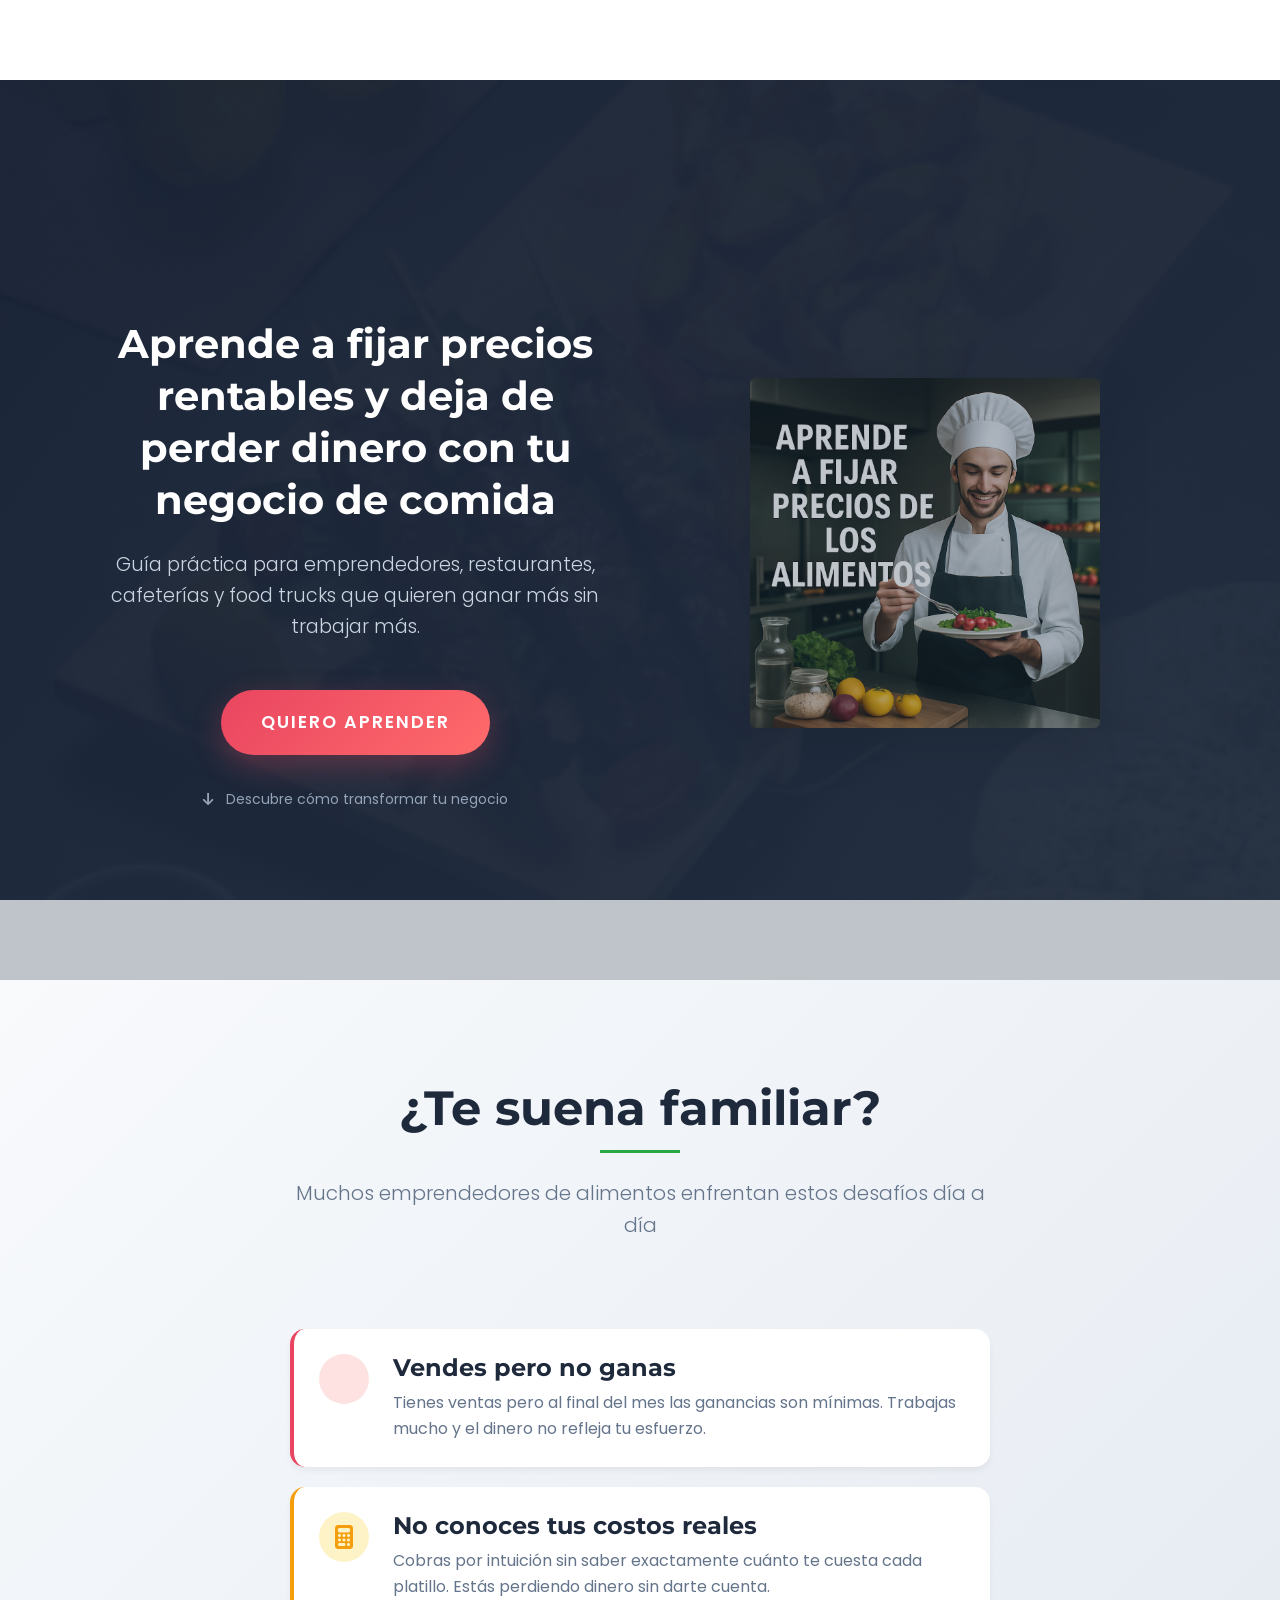
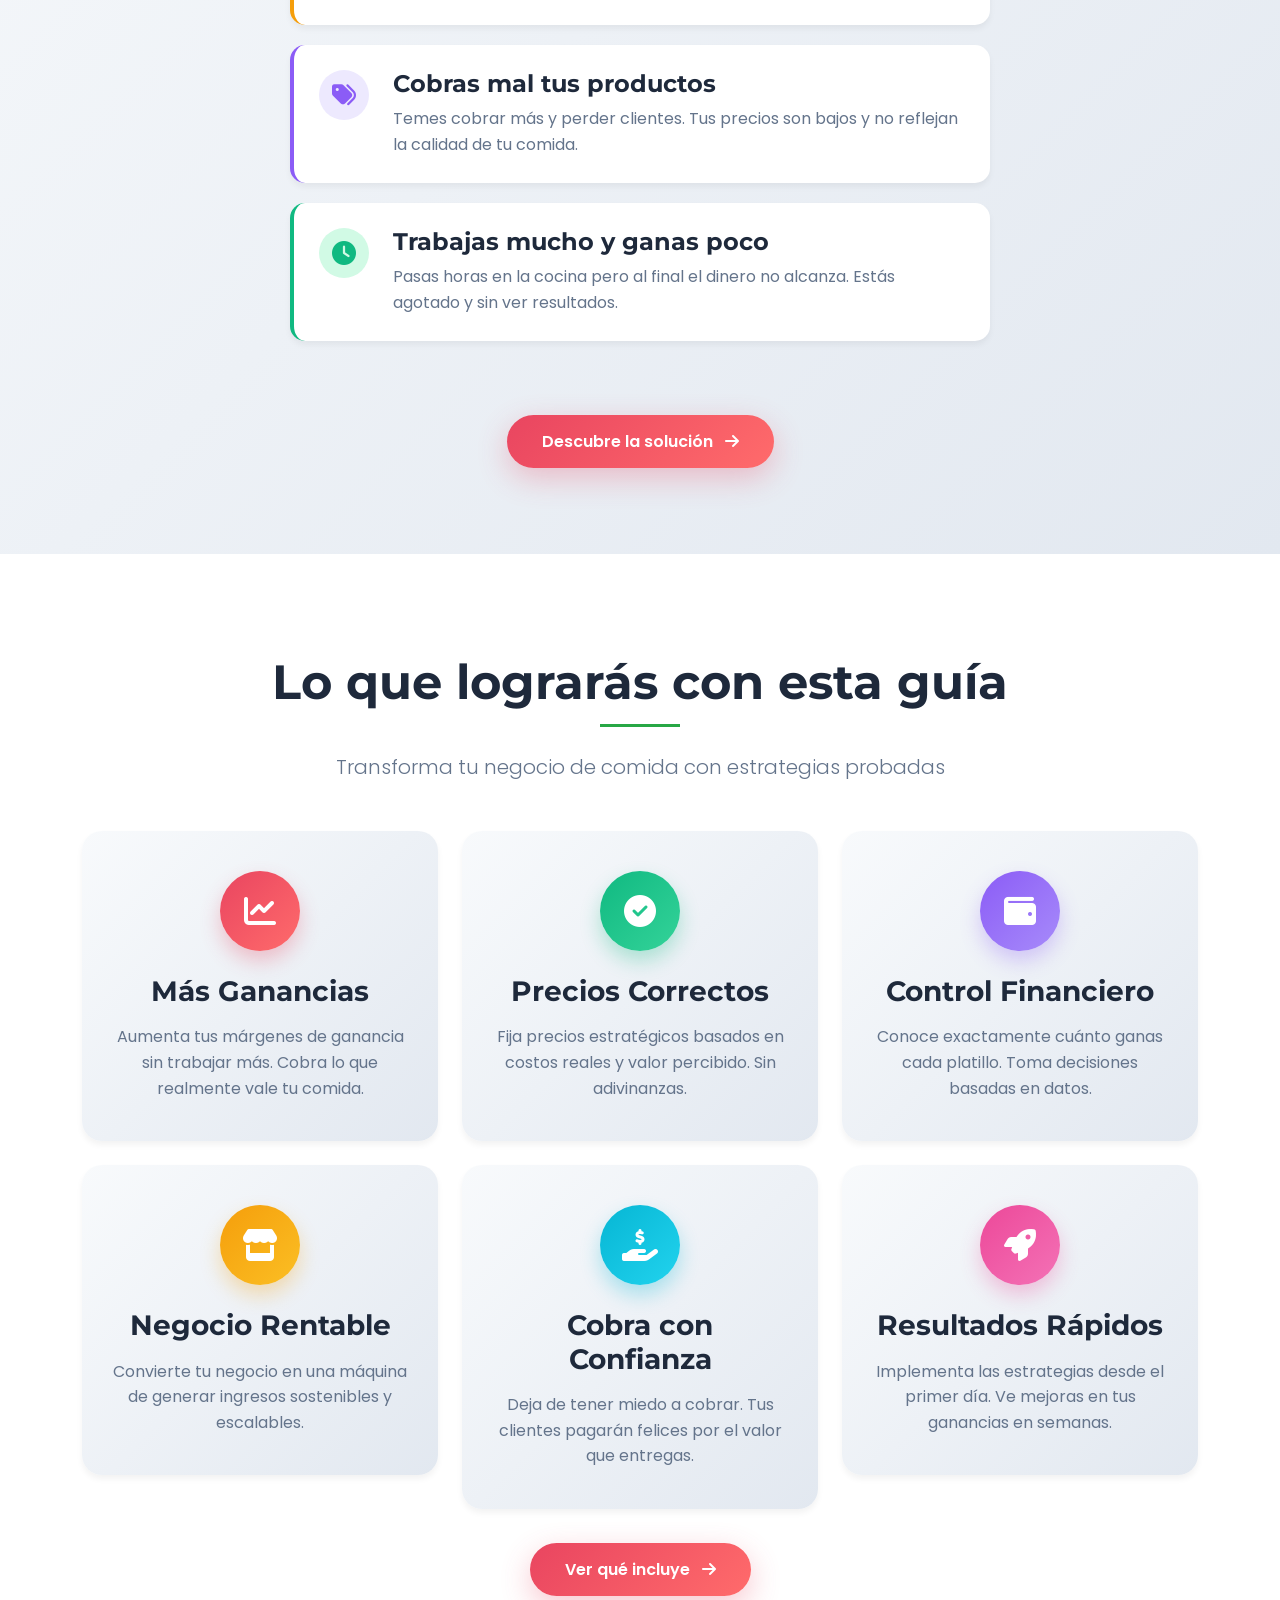
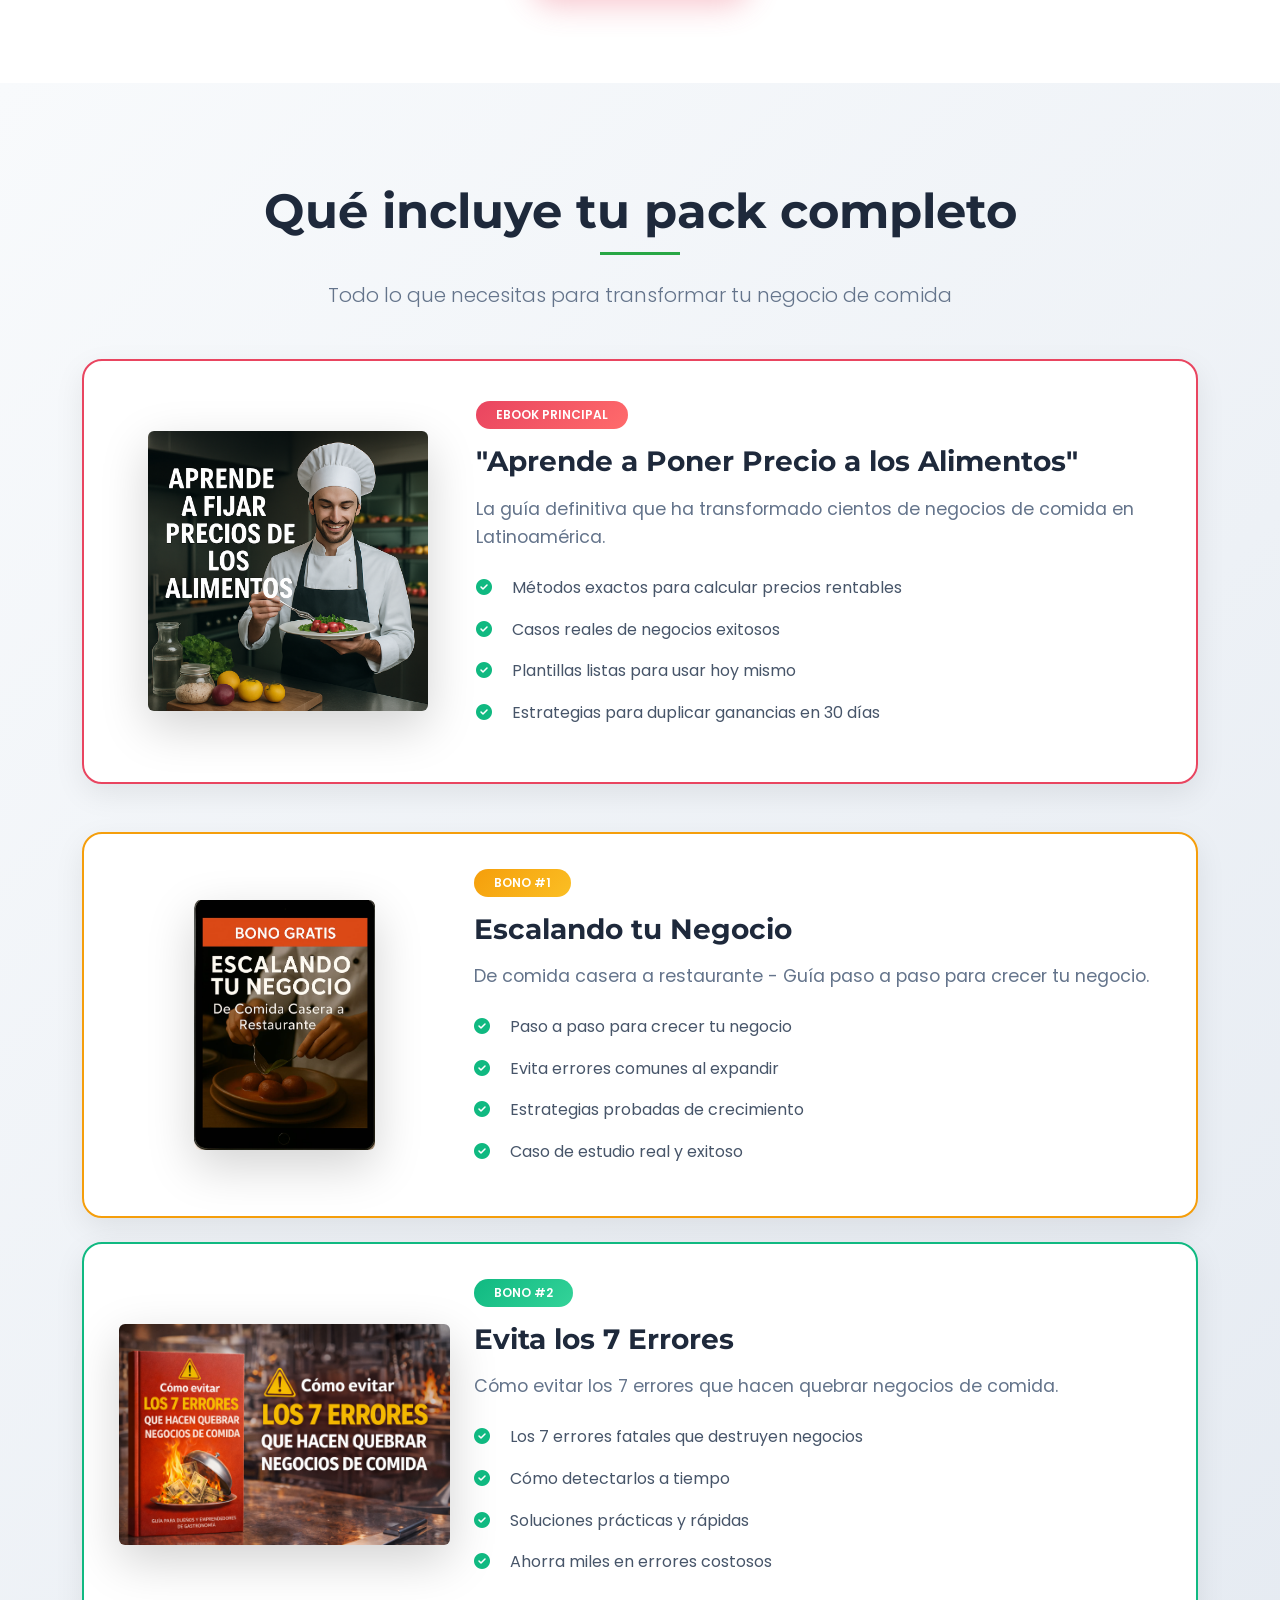
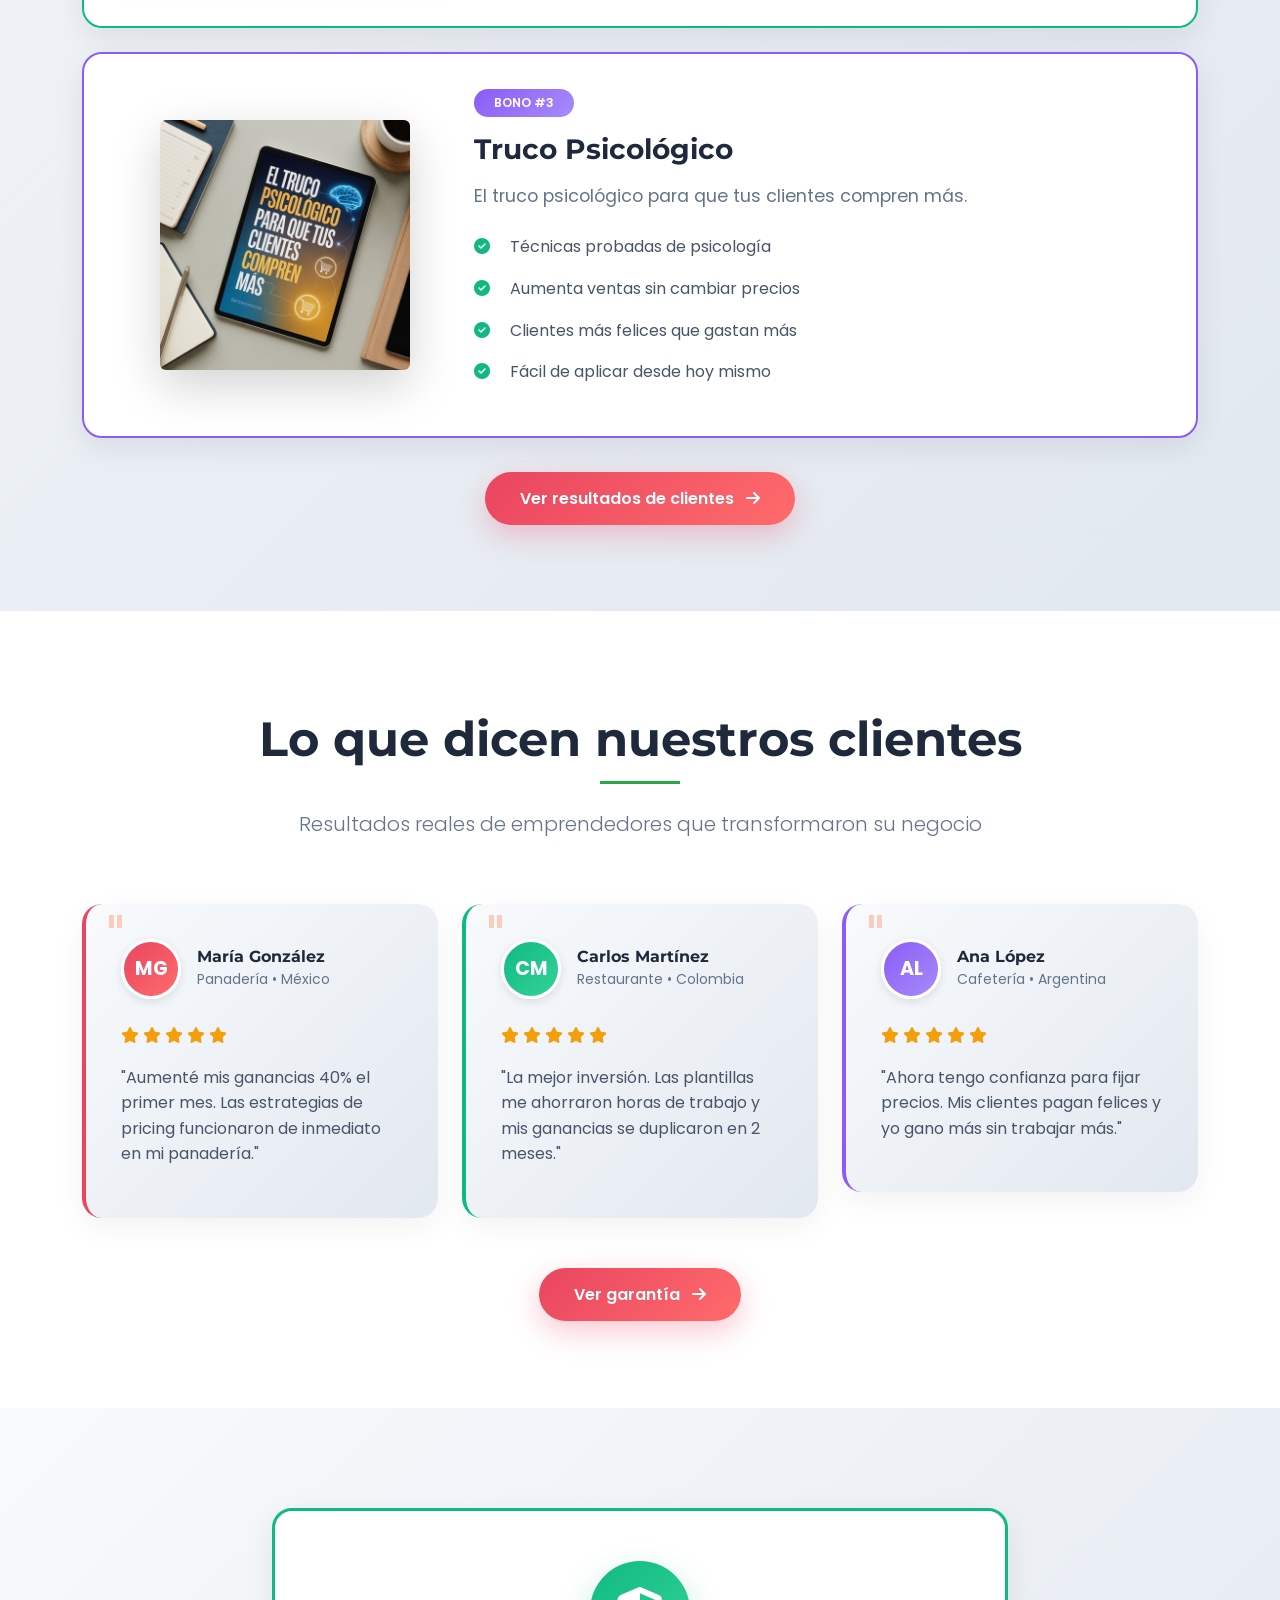
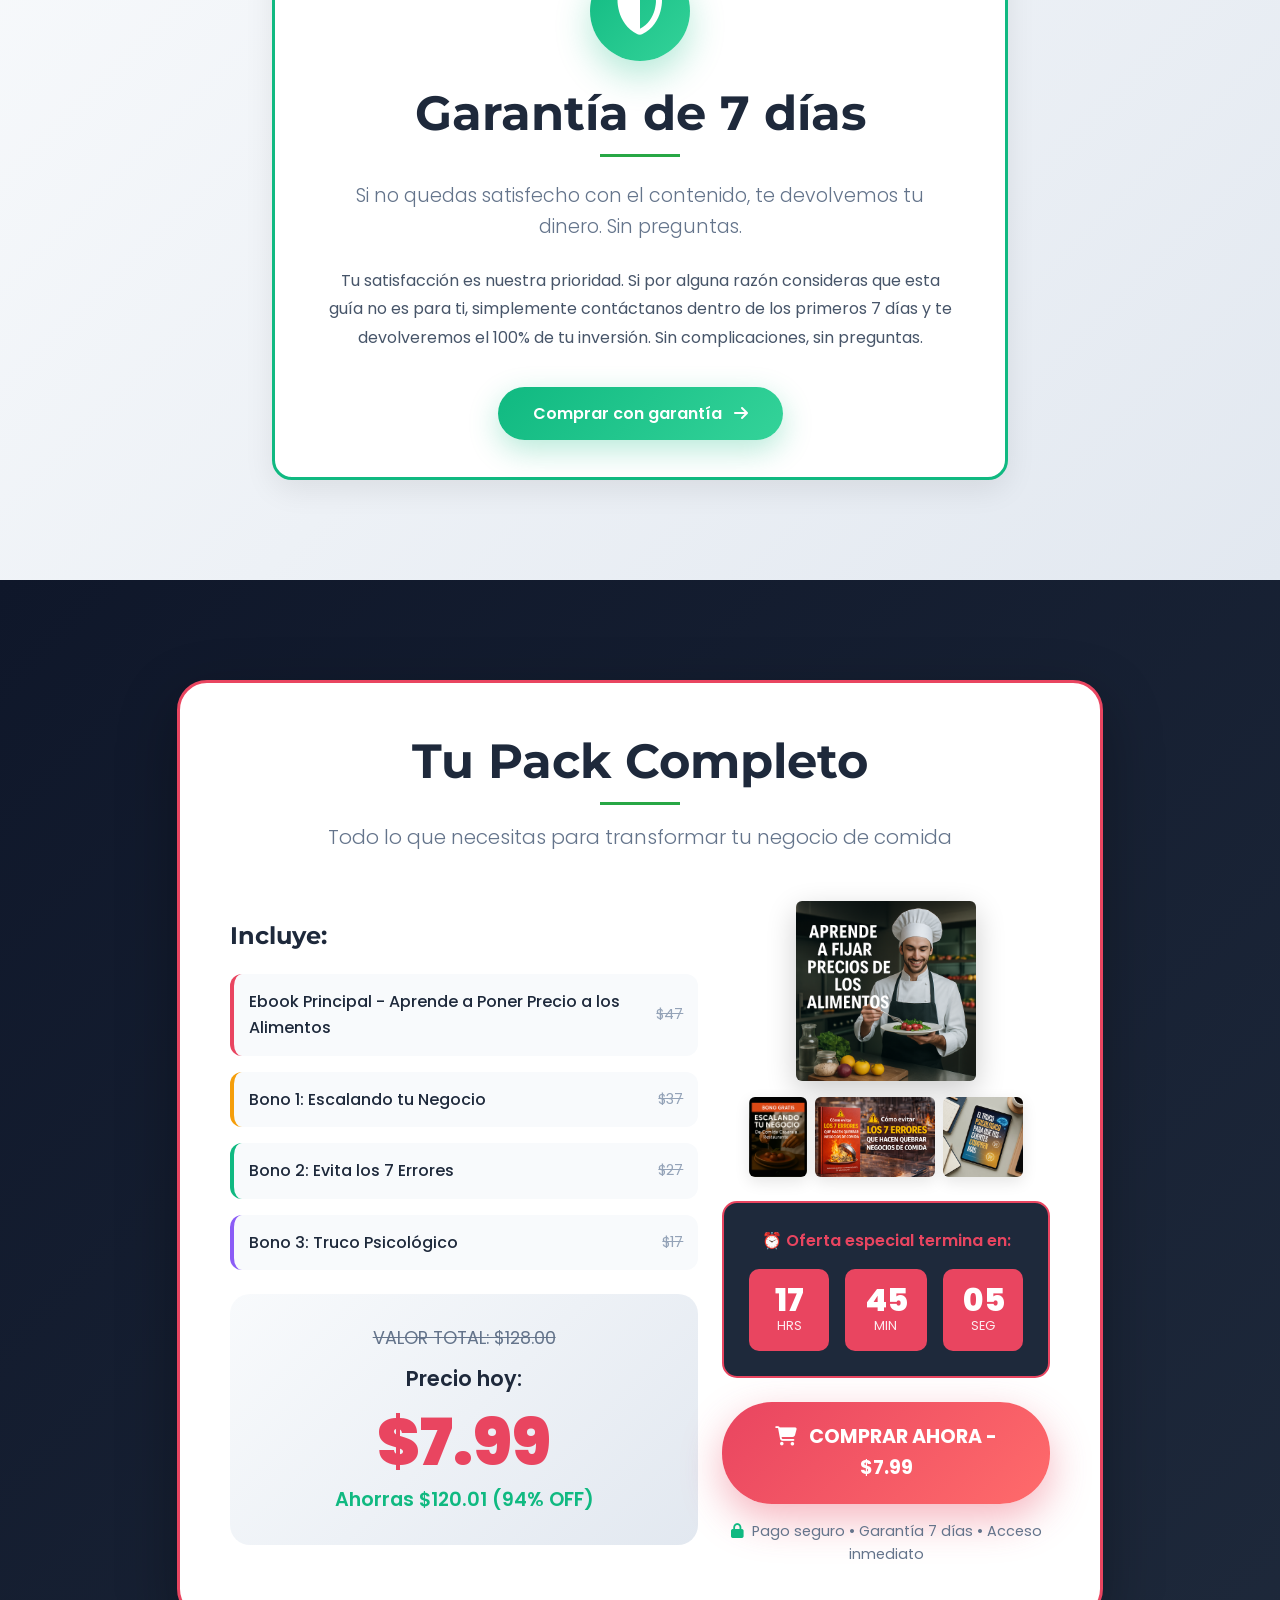
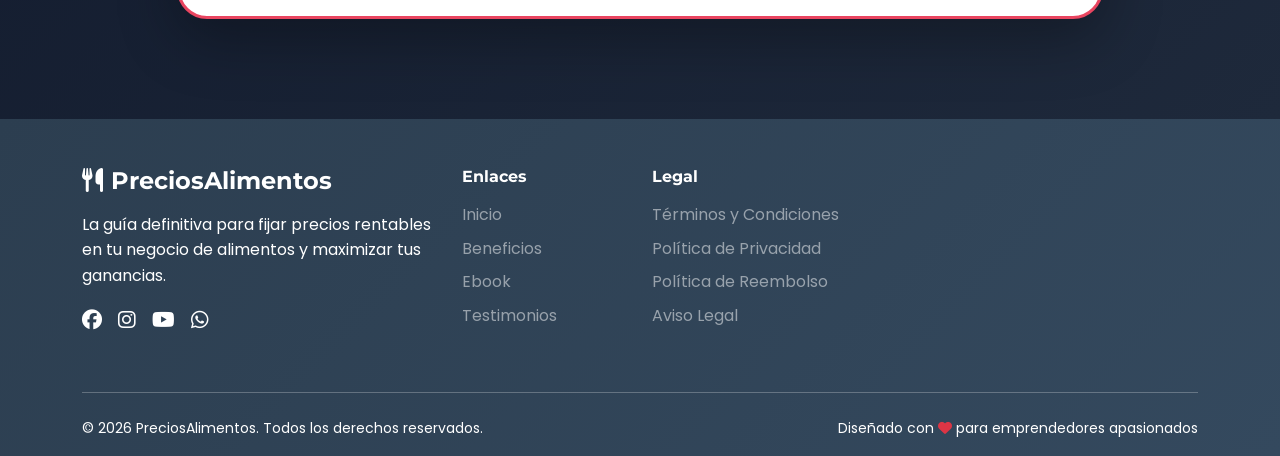
==== commit 5686b799: "Add files via upload" ====
--- a/index.html
+++ b/index.html
@@ -869,327 +869,228 @@
             </div>
             
             <!-- BONO 3 -->
-            <div class="row mb-4">
-                <div class="col-lg-12 fade-in">
-                    <div class="bonus-card" style="background: white; border-radius: 12px; padding: 30px; box-shadow: 0 5px 15px rgba(0,0,0,0.1);">
+            <div class="row mb-5 fade-in">
+                <div class="col-lg-12">
+                    <div class="content-card" style="background: white; border-radius: 20px; padding: 35px; box-shadow: 0 10px 30px rgba(0,0,0,0.08); border: 2px solid #8b5cf6;">
                         <div class="row align-items-center">
                             <div class="col-lg-4 text-center">
-                                <img src="Imagenes/Bono 3.jpeg" alt="Bono 3" class="img-fluid rounded shadow-lg" style="max-height: 250px;">
-                            </div>
-                            <div class="col-lg-5">
-                                <h3 class="h3 fw-bold mb-3" style="color: #2c3e50;">🎯 BONO #3: TRUCO PSICOLÓGICO</h3>
-                                <p class="mb-3 fw-bold" style="color: #34495e;">El truco psicológico para que tus clientes compren más.</p>
+                                <img src="Imagenes/Bono 3.jpeg" alt="Bono 3" class="img-fluid rounded shadow-lg" style="max-height: 250px; box-shadow: 0 15px 35px rgba(0,0,0,0.2);">
+                            </div>
+                            <div class="col-lg-8">
+                                <div class="badge mb-3" style="background: linear-gradient(135deg, #8b5cf6 0%, #a78bfa 100%); color: white; padding: 8px 20px; border-radius: 50px; font-weight: 600; display: inline-block;">BONO #3</div>
+                                <h3 class="h3 fw-bold mb-3" style="color: #1e293b;">Truco Psicológico</h3>
+                                <p class="mb-4" style="color: #64748b; font-size: 1.1rem;">El truco psicológico para que tus clientes compren más.</p>
                                 <ul class="list-unstyled">
-                                    <li class="mb-2" style="color: #2c3e50;"><i class="fas fa-check me-2" style="color: #27ae60;"></i> <strong>Técnicas probadas</strong> de psicología</li>
-                                    <li class="mb-2" style="color: #2c3e50;"><i class="fas fa-check me-2" style="color: #27ae60;"></i> <strong>Aumenta ventas</strong> sin cambiar precios</li>
-                                    <li class="mb-2" style="color: #2c3e50;"><i class="fas fa-check me-2" style="color: #27ae60;"></i> <strong>Clientes más felices</strong> que gastan más</li>
-                                    <li class="mb-2" style="color: #2c3e50;"><i class="fas fa-check me-2" style="color: #27ae60;"></i> <strong>Fácil de aplicar</strong> desde hoy mismo</li>
+                                    <li class="mb-3" style="color: #475569;"><i class="fas fa-check-circle me-3" style="color: #10b981;"></i> Técnicas probadas de psicología</li>
+                                    <li class="mb-3" style="color: #475569;"><i class="fas fa-check-circle me-3" style="color: #10b981;"></i> Aumenta ventas sin cambiar precios</li>
+                                    <li class="mb-3" style="color: #475569;"><i class="fas fa-check-circle me-3" style="color: #10b981;"></i> Clientes más felices que gastan más</li>
+                                    <li class="mb-3" style="color: #475569;"><i class="fas fa-check-circle me-3" style="color: #10b981;"></i> Fácil de aplicar desde hoy mismo</li>
                                 </ul>
                             </div>
-                            <div class="col-lg-3 text-center">
-                                <div class="value-stacked">
-                                    <div class="value-original" style="color: #7f8c8d; text-decoration: line-through;">$17.00</div>
-                                    <div class="value-current" style="color: #27ae60; font-size: 2.5rem; font-weight: bold;">GRATIS</div>
-                                </div>
-                                <div class="mt-3">
-                                    <span class="badge fs-6" style="background: #f39c12; color: white;">BONO EXCLUSIVO</span>
-                                </div>
-                            </div>
-                        </div>
-                    </div>
-                </div>
-            </div>
-            
-            <!-- Resumen de Venta -->
-            <div class="text-center fade-in">
-                <div class="alert alert-success" role="alert" style="background: #27ae60; border: none; color: white;">
-                    <h4 class="alert-heading" style="color: white;">💰 VALOR TOTAL DEL PACK: $128.00</h4>
-                    <p class="mb-0" style="color: white;">Precio hoy: <span style="font-size: 3rem; font-weight: bold; color: #fff;">$7.99</span></p>
-                    <small class="fw-bold" style="color: white;">¡Ahorro de $120.01 (94% OFF)! 💥</small>
-                </div>
-                
-                <!-- Contador de Urgencia -->
-                <div class="countdown-box mb-4" style="background: #2c3e50; border: 2px solid #e74c3c;">
-                    <h5 class="mb-3" style="color: #e74c3c;">⏰ OFERTA TERMINA EN:</h5>
-                    <div class="countdown-numbers justify-content-center">
-                        <div class="countdown-item" style="background: #e74c3c; color: white;">
-                            <span id="bonus-hours">23</span>
-                            <small>HRS</small>
-                        </div>
-                        <div class="countdown-item" style="background: #e74c3c; color: white;">
-                            <span id="bonus-minutes">59</span>
-                            <small>MIN</small>
-                        </div>
-                        <div class="countdown-item" style="background: #e74c3c; color: white;">
-                            <span id="bonus-seconds">59</span>
-                            <small>SEG</small>
-                        </div>
-                    </div>
-                    <small style="color: #e74c3c;">⚠️ Después el precio sube a $47.00</small>
-                </div>
-                
-                <!-- Alerta de Escasez -->
-                <div class="scarcity-timer mb-4" style="background: #e74c3c; color: white; padding: 15px; border-radius: 8px; font-weight: bold;">
-                    <i class="fas fa-fire me-2"></i>
-                    ⚠️ ¡SOLO QUEDAN 7 PACKS! ⚠️
-                </div>
-                
-                <!-- CTA Directo -->
-                <a href="#oferta" class="btn-lg" style="background: #e74c3c; color: white; padding: 15px 30px; border-radius: 8px; text-decoration: none; font-weight: bold; font-size: 1.1rem; display: inline-block;">
-                    <i class="fas fa-shopping-cart me-2"></i>
-                    ¡QUIERO EL PACK COMPLETO POR $7.99!
+                        </div>
+                    </div>
+                </div>
+            </div>
+            
+            <div class="text-center mt-5 fade-in">
+                <a href="#testimonios" class="btn-lg" style="background: linear-gradient(135deg, #e94560 0%, #ff6b6b 100%); color: white; padding: 15px 35px; border-radius: 50px; text-decoration: none; font-weight: 600; transition: all 0.3s ease; box-shadow: 0 10px 30px rgba(233, 69, 96, 0.3);">
+                    Ver resultados de clientes <i class="fas fa-arrow-right ms-2"></i>
                 </a>
-                
-                <div class="mt-3">
-                    <small style="color: #7f8c8d;"><i class="fas fa-lock me-2"></i> Pago seguro • Garantía 7 días • Acceso inmediato</small>
-                </div>
             </div>
         </div>
     </section>
-
-    <!-- SECCIÓN DE TESTIMONIOS -->
-    <section class="section" id="testimonios" style="background: #ffffff; padding: 60px 0;">
+            
+    <!-- SECCIÓN 4: TESTIMONIOS -->
+    <section class="section" id="testimonios" style="background: white; padding: 100px 0;">
         <div class="container">
             <div class="text-center mb-5 fade-in">
-                <h3 class="display-6 fw-bold mb-3" style="color: #2c3e50;">🔥 RESULTADOS REALES DE CLIENTES 🔥</h3>
-                <p class="lead" style="color: #7f8c8d;">Emprendedores como tú ya están duplicando sus ganancias</p>
-            </div>
+                <h2 class="display-5 fw-bold mb-4" style="color: #1e293b;">Lo que dicen nuestros clientes</h2>
+                <p class="lead" style="color: #64748b; max-width: 700px; margin: 0 auto;">Resultados reales de emprendedores que transformaron su negocio</p>
+            </div>
+            
             <div class="row g-4">
                 <div class="col-lg-4 fade-in">
-                    <div class="testimonial-card" style="background: white; border-radius: 12px; padding: 25px; box-shadow: 0 5px 15px rgba(0,0,0,0.1); border-left: 4px solid #e74c3c;">
-                        <div class="d-flex align-items-center mb-3">
-                            <img src="https://picsum.photos/seed/portrait-woman-smiling/250/250.jpg" alt="María González" class="rounded-circle me-3" style="width: 250px; height: 250px; object-fit: cover; border: 3px solid #e74c3c;">
+                    <div class="testimonial-card" style="background: linear-gradient(135deg, #f8fafc 0%, #e2e8f0 100%); padding: 35px; border-radius: 20px; box-shadow: 0 10px 30px rgba(0,0,0,0.05); border-left: 4px solid #e94560;">
+                        <div class="d-flex align-items-center mb-4">
+                            <div class="testimonial-avatar me-3" style="width: 60px; height: 60px; border-radius: 50%; background: linear-gradient(135deg, #e94560 0%, #ff6b6b 100%); display: flex; align-items: center; justify-content: center; color: white; font-weight: bold; font-size: 1.2rem;">MG</div>
                             <div>
-                                <h6 class="mb-0 fw-bold" style="color: #2c3e50;">María González</h6>
-                                <div class="text-warning">
-                                    <i class="fas fa-star"></i>
-                                    <i class="fas fa-star"></i>
-                                    <i class="fas fa-star"></i>
-                                    <i class="fas fa-star"></i>
-                                    <i class="fas fa-star"></i>
-                                </div>
-                                <small style="color: #7f8c8d;">Panadería</small>
-                            </div>
-                        </div>
-                        <p class="mb-0" style="color: #34495e;"><strong>"Aumenté mis ganancias 40% el primer mes. Las estrategias funcionan."</strong></p>
-                    </div>
-                </div>
+                                <h6 class="mb-0 fw-bold" style="color: #1e293b;">María González</h6>
+                                <small style="color: #64748b;">Panadería • México</small>
+                            </div>
+                        </div>
+                        <div class="mb-3" style="color: #f59e0b;">
+                            <i class="fas fa-star"></i>
+                            <i class="fas fa-star"></i>
+                            <i class="fas fa-star"></i>
+                            <i class="fas fa-star"></i>
+                            <i class="fas fa-star"></i>
+                        </div>
+                        <p style="color: #475569; line-height: 1.6;">"Aumenté mis ganancias 40% el primer mes. Las estrategias de pricing funcionaron de inmediato en mi panadería."</p>
+                    </div>
+                </div>
+                
                 <div class="col-lg-4 fade-in">
-                    <div class="testimonial-card" style="background: white; border-radius: 12px; padding: 25px; box-shadow: 0 5px 15px rgba(0,0,0,0.1); border-left: 4px solid #f39c12;">
-                        <div class="d-flex align-items-center mb-3">
-                            <img src="https://picsum.photos/seed/portrait-man-professional/250/250.jpg" alt="Carlos Martínez" class="rounded-circle me-3" style="width: 250px; height: 250px; object-fit: cover; border: 3px solid #f39c12;">
+                    <div class="testimonial-card" style="background: linear-gradient(135deg, #f8fafc 0%, #e2e8f0 100%); padding: 35px; border-radius: 20px; box-shadow: 0 10px 30px rgba(0,0,0,0.05); border-left: 4px solid #10b981;">
+                        <div class="d-flex align-items-center mb-4">
+                            <div class="testimonial-avatar me-3" style="width: 60px; height: 60px; border-radius: 50%; background: linear-gradient(135deg, #10b981 0%, #34d399 100%); display: flex; align-items: center; justify-content: center; color: white; font-weight: bold; font-size: 1.2rem;">CM</div>
                             <div>
-                                <h6 class="mb-0 fw-bold" style="color: #2c3e50;">Carlos Martínez</h6>
-                                <div class="text-warning">
-                                    <i class="fas fa-star"></i>
-                                    <i class="fas fa-star"></i>
-                                    <i class="fas fa-star"></i>
-                                    <i class="fas fa-star"></i>
-                                    <i class="fas fa-star"></i>
-                                </div>
-                                <small style="color: #7f8c8d;">Restaurante</small>
-                            </div>
-                        </div>
-                        <p class="mb-0" style="color: #34495e;"><strong>"La mejor inversión. Las plantillas me ahorraron horas y mis ganancias se duplicaron."</strong></p>
-                    </div>
-                </div>
+                                <h6 class="mb-0 fw-bold" style="color: #1e293b;">Carlos Martínez</h6>
+                                <small style="color: #64748b;">Restaurante • Colombia</small>
+                            </div>
+                        </div>
+                        <div class="mb-3" style="color: #f59e0b;">
+                            <i class="fas fa-star"></i>
+                            <i class="fas fa-star"></i>
+                            <i class="fas fa-star"></i>
+                            <i class="fas fa-star"></i>
+                            <i class="fas fa-star"></i>
+                        </div>
+                        <p style="color: #475569; line-height: 1.6;">"La mejor inversión. Las plantillas me ahorraron horas de trabajo y mis ganancias se duplicaron en 2 meses."</p>
+                    </div>
+                </div>
+                
                 <div class="col-lg-4 fade-in">
-                    <div class="testimonial-card" style="background: white; border-radius: 12px; padding: 25px; box-shadow: 0 5px 15px rgba(0,0,0,0.1); border-left: 4px solid #27ae60;">
-                        <div class="d-flex align-items-center mb-3">
-                            <img src="https://picsum.photos/seed/portrait-woman-happy/250/250.jpg" alt="Ana López" class="rounded-circle me-3" style="width: 250px; height: 250px; object-fit: cover; border: 3px solid #27ae60;">
+                    <div class="testimonial-card" style="background: linear-gradient(135deg, #f8fafc 0%, #e2e8f0 100%); padding: 35px; border-radius: 20px; box-shadow: 0 10px 30px rgba(0,0,0,0.05); border-left: 4px solid #8b5cf6;">
+                        <div class="d-flex align-items-center mb-4">
+                            <div class="testimonial-avatar me-3" style="width: 60px; height: 60px; border-radius: 50%; background: linear-gradient(135deg, #8b5cf6 0%, #a78bfa 100%); display: flex; align-items: center; justify-content: center; color: white; font-weight: bold; font-size: 1.2rem;">AL</div>
                             <div>
-                                <h6 class="mb-0 fw-bold" style="color: #2c3e50;">Ana López</h6>
-                                <div class="text-warning">
-                                    <i class="fas fa-star"></i>
-                                    <i class="fas fa-star"></i>
-                                    <i class="fas fa-star"></i>
-                                    <i class="fas fa-star"></i>
-                                    <i class="fas fa-star"></i>
-                                </div>
-                                <small style="color: #7f8c8d;">Cafetería</small>
-                            </div>
-                        </div>
-                        <p class="mb-0" style="color: #34495e;"><strong>"Ahora tengo confianza para fijar precios. Mis clientes pagan felices y yo gano más."</strong></p>
-                    </div>
-                </div>
-            </div>
-            
-            <!-- Ebook Visual Showcase -->
+                                <h6 class="mb-0 fw-bold" style="color: #1e293b;">Ana López</h6>
+                                <small style="color: #64748b;">Cafetería • Argentina</small>
+                            </div>
+                        </div>
+                        <div class="mb-3" style="color: #f59e0b;">
+                            <i class="fas fa-star"></i>
+                            <i class="fas fa-star"></i>
+                            <i class="fas fa-star"></i>
+                            <i class="fas fa-star"></i>
+                            <i class="fas fa-star"></i>
+                        </div>
+                        <p style="color: #475569; line-height: 1.6;">"Ahora tengo confianza para fijar precios. Mis clientes pagan felices y yo gano más sin trabajar más."</p>
+                    </div>
+                </div>
+            </div>
+            
             <div class="text-center mt-5 fade-in">
-                <div class="row justify-content-center">
-                    <div class="col-lg-8">
-                        <div style="background: linear-gradient(135deg, #f8f9fa 0%, #e9ecef 100%); border-radius: 20px; padding: 40px; box-shadow: 0 10px 30px rgba(0,0,0,0.1);">
-                            <h4 class="mb-4" style="color: #2c3e50; font-weight: bold;">📚 EL EBOOK QUE ESTÁ TRANSFORMANDO NEGOCIOS</h4>
-                            <div class="row align-items-center">
-                                <div class="col-md-6">
-                                    <img src="Imagenes/portada 3.webp" alt="Ebook Completo" class="img-fluid rounded shadow-lg" style="max-height: 300px;">
-                                </div>
-                                <div class="col-md-6">
-                                    <h5 class="mb-3" style="color: #e74c3c;">"Aprende a Poner Precio a los Alimentos"</h5>
-                                    <p style="color: #34495e; font-weight: 500;">La guía definitiva con métodos probados que han transformado más de 1,247 negocios de comida en todo el mundo.</p>
-                                                                    </div>
-                            </div>
-                        </div>
-                    </div>
-                </div>
-            </div>
-            
-            <!-- Prueba Social Directa -->
-            <div class="text-center mt-4 fade-in">
-                <div class="d-flex justify-content-center gap-3 flex-wrap">
-                    <span style="background: #e74c3c; color: white; padding: 8px 16px; border-radius: 20px; font-weight: bold;">✅ 1,247+ Clientes</span>
-                    <span style="background: #f39c12; color: white; padding: 8px 16px; border-radius: 20px; font-weight: bold;">⭐ 4.9/5 Estrellas</span>
-                    <span style="background: #27ae60; color: white; padding: 8px 16px; border-radius: 20px; font-weight: bold;">🔥 98% Éxito</span>
-                </div>
+                <a href="#garantia" class="btn-lg" style="background: linear-gradient(135deg, #e94560 0%, #ff6b6b 100%); color: white; padding: 15px 35px; border-radius: 50px; text-decoration: none; font-weight: 600; transition: all 0.3s ease; box-shadow: 0 10px 30px rgba(233, 69, 96, 0.3);">
+                    Ver garantía <i class="fas fa-arrow-right ms-2"></i>
+                </a>
             </div>
         </div>
     </section>
-
     
-    <!-- SECCIÓN FINAL DE VENTA DIRECTA -->
-    <section class="section section-dark" id="oferta" style="background: linear-gradient(135deg, #2c3e50 0%, #34495e 100%);">
+    <!-- SECCIÓN 5: GARANTÍA -->
+    <section class="section" id="garantia" style="background: linear-gradient(135deg, #f8fafc 0%, #e2e8f0 100%); padding: 100px 0;">
         <div class="container">
-            <!-- Alerta de Urgencia -->
-            <div class="text-center mb-4 fade-in">
-                <div class="scarcity-timer" style="background: var(--gradient-urgency); font-size: 1.1rem; padding: 1rem;">
-                    <i class="fas fa-fire me-2"></i>
-                    ⚠️ ¡SOLO 7 PACKS RESTANTES! ⚠️
-                </div>
-                
-                <h2 class="display-5 fw-bold mb-3 text-white">
-                    🎯 ¡OBTÉN TU PACK AHORA O PAGARÁS $47 DESPUÉS! 🎯
-                </h2>
-            </div>
-            
-            <!-- Oferta Directa -->
-            <div class="row justify-content-center mb-4">
+            <div class="row justify-content-center">
+                <div class="col-lg-8 fade-in">
+                    <div class="guarantee-box" style="background: white; padding: 50px; border-radius: 20px; box-shadow: 0 10px 30px rgba(0,0,0,0.08); text-align: center; border: 3px solid #10b981;">
+                        <div class="guarantee-icon mb-4" style="background: linear-gradient(135deg, #10b981 0%, #34d399 100%); color: white; width: 100px; height: 100px; border-radius: 50%; display: flex; align-items: center; justify-content: center; font-size: 3rem; margin: 0 auto 30px; box-shadow: 0 15px 35px rgba(16, 185, 129, 0.3);">
+                            <i class="fas fa-shield-alt"></i>
+                        </div>
+                        <h2 class="display-5 fw-bold mb-4" style="color: #1e293b;">Garantía de 7 días</h2>
+                        <p class="lead mb-4" style="color: #64748b; font-size: 1.2rem;">Si no quedas satisfecho con el contenido, te devolvemos tu dinero. Sin preguntas.</p>
+                        <p style="color: #475569; line-height: 1.8;">Tu satisfacción es nuestra prioridad. Si por alguna razón consideras que esta guía no es para ti, simplemente contáctanos dentro de los primeros 7 días y te devolveremos el 100% de tu inversión. Sin complicaciones, sin preguntas.</p>
+                        <div class="mt-5">
+                            <a href="#oferta" class="btn-lg" style="background: linear-gradient(135deg, #10b981 0%, #34d399 100%); color: white; padding: 15px 35px; border-radius: 50px; text-decoration: none; font-weight: 600; transition: all 0.3s ease; box-shadow: 0 10px 30px rgba(16, 185, 129, 0.3);">
+                                Comprar con garantía <i class="fas fa-arrow-right ms-2"></i>
+                            </a>
+                        </div>
+                    </div>
+                </div>
+            </div>
+        </div>
+    </section>
+
+    <!-- SECCIÓN 6: OFERTA FINAL -->
+    <section class="section" id="oferta" style="background: linear-gradient(135deg, #0f172a 0%, #1e293b 100%); padding: 100px 0;">
+        <div class="container">
+            <div class="row justify-content-center">
                 <div class="col-lg-10 fade-in">
-                    <div class="pricing-card" style="background: linear-gradient(135deg, #fff 0%, #fef5e7 100%); border: 5px solid var(--accent);">
-                        <!-- Header -->
-                        <div class="text-center p-3" style="background: #e74c3c; border-radius: 15px 15px 0 0;">
-                            <h3 class="fw-bold mb-0" style="color: white; text-shadow: 2px 2px 4px rgba(0,0,0,0.5);">🔥 PACK COMPLETO - NEGOCIO DE COMIDA 🔥</h3>
+                    <div class="offer-card" style="background: white; border-radius: 30px; padding: 50px; box-shadow: 0 20px 60px rgba(0,0,0,0.3); border: 3px solid #e94560;">
+                        <div class="text-center mb-5">
+                            <h2 class="display-5 fw-bold mb-3" style="color: #1e293b;">Tu Pack Completo</h2>
+                            <p class="lead" style="color: #64748b;">Todo lo que necesitas para transformar tu negocio de comida</p>
                         </div>
                         
-                        <div class="p-4">
-                            <div class="row align-items-center">
-                                <div class="col-lg-7">
-                                    <!-- Resumen de lo que recibe -->
-                                    <h4 class="h4 fw-bold mb-3" style="color: #2c3e50;">📦 RECIBIRÁS HOY:</h4>
-                                    <div class="bonus-list" style="list-style: none; padding: 0;">
-                                        <li style="background: #f8f9fa; margin: 10px 0; padding: 15px; border-radius: 8px; border-left: 4px solid #e74c3c;">
-                                            <i class="fas fa-book me-2" style="color: #e74c3c;"></i>
-                                            <strong style="color: #2c3e50;">Ebook Principal</strong> - Aprende a Poner Precio a los Alimentos
-                                            <span style="background: #e74c3c; color: white; padding: 4px 8px; border-radius: 12px; font-size: 0.8rem; margin-left: 10px; text-decoration: line-through;">$47</span>
-                                        </li>
-                                        <li style="background: #f8f9fa; margin: 10px 0; padding: 15px; border-radius: 8px; border-left: 4px solid #f39c12;">
-                                            <i class="fas fa-chart-line me-2" style="color: #f39c12;"></i>
-                                            <strong style="color: #2c3e50;">Bono 1: Escalando tu Negocio</strong> - De comida casera a restaurante
-                                            <span style="background: #f39c12; color: white; padding: 4px 8px; border-radius: 12px; font-size: 0.8rem; margin-left: 10px; text-decoration: line-through;">$37</span>
-                                        </li>
-                                        <li style="background: #f8f9fa; margin: 10px 0; padding: 15px; border-radius: 8px; border-left: 4px solid #27ae60;">
-                                            <i class="fas fa-exclamation-triangle me-2" style="color: #27ae60;"></i>
-                                            <strong style="color: #2c3e50;">Bono 2: Evita los 7 Errores</strong> - Que hacen quebrar negocios
-                                            <span style="background: #27ae60; color: white; padding: 4px 8px; border-radius: 12px; font-size: 0.8rem; margin-left: 10px; text-decoration: line-through;">$27</span>
-                                        </li>
-                                        <li style="background: #f8f9fa; margin: 10px 0; padding: 15px; border-radius: 8px; border-left: 4px solid #3498db;">
-                                            <i class="fas fa-brain me-2" style="color: #3498db;"></i>
-                                            <strong style="color: #2c3e50;">Bono 3: Truco Psicológico</strong> - Para que tus clientes compren más
-                                            <span style="background: #3498db; color: white; padding: 4px 8px; border-radius: 12px; font-size: 0.8rem; margin-left: 10px; text-decoration: line-through;">$17</span>
-                                        </li>
+                        <div class="row align-items-center">
+                            <div class="col-lg-7">
+                                <h4 class="fw-bold mb-4" style="color: #1e293b;">Incluye:</h4>
+                                <div class="offer-items">
+                                    <div class="offer-item mb-3" style="padding: 15px; border-radius: 12px; background: #f8fafc; border-left: 4px solid #e94560;">
+                                        <div class="d-flex justify-content-between align-items-center">
+                                            <span style="color: #1e293b; font-weight: 500;">Ebook Principal - Aprende a Poner Precio a los Alimentos</span>
+                                            <span style="color: #94a3b8; text-decoration: line-through; font-size: 0.9rem;">$47</span>
+                                        </div>
                                     </div>
-                                    
-                                    <!-- Precio vs Valor -->
-                                    <div class="alert alert-success mt-3" style="background: #27ae60; border: none; color: white;">
-                                        <h5 class="fw-bold" style="color: white;">💰 VALOR TOTAL: $128.00</h5>
-                                        <p class="mb-0" style="color: white;">Precio hoy: <span style="font-size: 2.5rem; font-weight: bold; color: #fff;">$7.99</span></p>
-                                        <small class="fw-bold" style="color: white;">¡Ahorro de $120.01! 💥</small>
+                                    <div class="offer-item mb-3" style="padding: 15px; border-radius: 12px; background: #f8fafc; border-left: 4px solid #f59e0b;">
+                                        <div class="d-flex justify-content-between align-items-center">
+                                            <span style="color: #1e293b; font-weight: 500;">Bono 1: Escalando tu Negocio</span>
+                                            <span style="color: #94a3b8; text-decoration: line-through; font-size: 0.9rem;">$37</span>
+                                        </div>
+                                    </div>
+                                    <div class="offer-item mb-3" style="padding: 15px; border-radius: 12px; background: #f8fafc; border-left: 4px solid #10b981;">
+                                        <div class="d-flex justify-content-between align-items-center">
+                                            <span style="color: #1e293b; font-weight: 500;">Bono 2: Evita los 7 Errores</span>
+                                            <span style="color: #94a3b8; text-decoration: line-through; font-size: 0.9rem;">$27</span>
+                                        </div>
+                                    </div>
+                                    <div class="offer-item mb-3" style="padding: 15px; border-radius: 12px; background: #f8fafc; border-left: 4px solid #8b5cf6;">
+                                        <div class="d-flex justify-content-between align-items-center">
+                                            <span style="color: #1e293b; font-weight: 500;">Bono 3: Truco Psicológico</span>
+                                            <span style="color: #94a3b8; text-decoration: line-through; font-size: 0.9rem;">$17</span>
+                                        </div>
                                     </div>
                                 </div>
                                 
-                                <div class="col-lg-5">
-                                    <!-- Imágenes de los productos -->
-                                    <div class="text-center mb-3">
-                                        <img src="Imagenes/portada 1.png" alt="Ebook" class="img-fluid rounded mb-2" style="max-height: 100px;">
-                                        <div class="d-flex gap-1 justify-content-center">
-                                            <img src="Imagenes/BONO 1.png" alt="Bono 1" class="img-fluid rounded" style="max-height: 60px;">
-                                            <img src="Imagenes/Bono 2.png" alt="Bono 2" class="img-fluid rounded" style="max-height: 60px;">
-                                            <img src="Imagenes/Bono 3.jpeg" alt="Bono 3" class="img-fluid rounded" style="max-height: 60px;">
+                                <div class="price-section mt-4" style="background: linear-gradient(135deg, #f8fafc 0%, #e2e8f0 100%); padding: 30px; border-radius: 20px; text-align: center;">
+                                    <div style="color: #64748b; font-size: 1.1rem; margin-bottom: 10px;"><span style="text-decoration: line-through;">VALOR TOTAL: $128.00</span></div>
+                                    <div style="color: #1e293b; font-size: 1.3rem; font-weight: 600; margin-bottom: 15px;">Precio hoy:</div>
+                                    <div style="font-size: 4rem; font-weight: 900; color: #e94560; line-height: 1;">$7.99</div>
+                                    <div style="color: #10b981; font-weight: 600; font-size: 1.2rem; margin-top: 10px;">Ahorras $120.01 (94% OFF)</div>
+                                </div>
+                            </div>
+                            
+                            <div class="col-lg-5">
+                                <div class="text-center mb-4">
+                                    <img src="Imagenes/portada 1.png" alt="Ebook" class="img-fluid rounded mb-3" style="max-height: 180px; box-shadow: 0 10px 30px rgba(0,0,0,0.2);">
+                                    <div class="d-flex gap-2 justify-content-center">
+                                        <img src="Imagenes/BONO 1.png" alt="Bono 1" class="img-fluid rounded" style="max-height: 80px; box-shadow: 0 5px 15px rgba(0,0,0,0.1);">
+                                        <img src="Imagenes/Bono 2.png" alt="Bono 2" class="img-fluid rounded" style="max-height: 80px; box-shadow: 0 5px 15px rgba(0,0,0,0.1);">
+                                        <img src="Imagenes/Bono 3.jpeg" alt="Bono 3" class="img-fluid rounded" style="max-height: 80px; box-shadow: 0 5px 15px rgba(0,0,0,0.1);">
+                                    </div>
+                                </div>
+                                
+                                <!-- Contador Elegante -->
+                                <div class="countdown-elegant mb-4" style="background: #1e293b; padding: 25px; border-radius: 15px; text-align: center; border: 2px solid #e94560;">
+                                    <div style="color: #e94560; font-weight: 600; margin-bottom: 15px; font-size: 1rem;">⏰ Oferta especial termina en:</div>
+                                    <div class="d-flex justify-content-center gap-3">
+                                        <div style="background: #e94560; color: white; padding: 15px 20px; border-radius: 10px; min-width: 80px;">
+                                            <div id="final-hours" style="font-size: 2rem; font-weight: 800; line-height: 1;">23</div>
+                                            <div style="font-size: 0.8rem; opacity: 0.9;">HRS</div>
+                                        </div>
+                                        <div style="background: #e94560; color: white; padding: 15px 20px; border-radius: 10px; min-width: 80px;">
+                                            <div id="final-minutes" style="font-size: 2rem; font-weight: 800; line-height: 1;">59</div>
+                                            <div style="font-size: 0.8rem; opacity: 0.9;">MIN</div>
+                                        </div>
+                                        <div style="background: #e94560; color: white; padding: 15px 20px; border-radius: 10px; min-width: 80px;">
+                                            <div id="final-seconds" style="font-size: 2rem; font-weight: 800; line-height: 1;">59</div>
+                                            <div style="font-size: 0.8rem; opacity: 0.9;">SEG</div>
                                         </div>
                                     </div>
-                                    
-                                    <!-- Contador -->
-                                    <div class="countdown-box mb-3" style="background: #2c3e50; border: 2px solid #e74c3c; padding: 20px; border-radius: 12px;">
-                                        <h6 class="mb-2" style="color: #e74c3c; font-weight: bold;">⏰ OFERTA TERMINA EN:</h6>
-                                        <div class="countdown-numbers justify-content-center">
-                                            <div class="countdown-item" style="background: #e74c3c; color: white; padding: 10px; border-radius: 8px; margin: 0 5px;">
-                                                <span id="final-hours" style="font-size: 1.5rem; font-weight: bold;">23</span>
-                                                <small style="display: block; font-size: 0.7rem;">HRS</small>
-                                            </div>
-                                            <div class="countdown-item" style="background: #e74c3c; color: white; padding: 10px; border-radius: 8px; margin: 0 5px;">
-                                                <span id="final-minutes" style="font-size: 1.5rem; font-weight: bold;">59</span>
-                                                <small style="display: block; font-size: 0.7rem;">MIN</small>
-                                            </div>
-                                            <div class="countdown-item" style="background: #e74c3c; color: white; padding: 10px; border-radius: 8px; margin: 0 5px;">
-                                                <span id="final-seconds" style="font-size: 1.5rem; font-weight: bold;">59</span>
-                                                <small style="display: block; font-size: 0.7rem;">SEG</small>
-                                            </div>
-                                        </div>
-                                    </div>
-                                    
-                                    <!-- Botón de Compra -->
-                                    <a href="https://pay.hotmart.com/K99196229I?checkoutMode=10" style="background: #e74c3c; color: white; padding: 15px 20px; border-radius: 8px; text-decoration: none; font-weight: bold; font-size: 1.1rem; display: block; text-align: center; margin-bottom: 15px;" target="_blank">
-                                        <i class="fas fa-shopping-cart me-2"></i>
-                                        ¡COMPRAR AHORA POR $7.99!
-                                    </a>
-                                    
-                                    <!-- Seguridad -->
-                                    <div class="text-center mt-2">
-                                        <small style="color: #7f8c8d;"><i class="fas fa-lock me-1"></i> Pago seguro • Garantía 7 días</small>
-                                    </div>
                                 </div>
-                            </div>
-                            
-                            <!-- Garantías -->
-                            <div class="row mt-3 pt-3 border-top text-center">
-                                <div class="col-4">
-                                    <div class="guarantee-seal" style="width: 80px; height: 80px; font-size: 0.7rem;">
-                                        7 DÍAS<br>DE<br>GARANTÍA
-                                    </div>
-                                    <small>Garantía Total</small>
+                                
+                                <!-- CTA Final -->
+                                <a href="https://pay.hotmart.com/K99196229I?checkoutMode=10" style="background: linear-gradient(135deg, #e94560 0%, #ff6b6b 100%); color: white; padding: 20px 30px; border-radius: 50px; text-decoration: none; font-weight: 700; font-size: 1.2rem; display: block; text-align: center; box-shadow: 0 15px 40px rgba(233, 69, 96, 0.4); transition: all 0.3s ease;" target="_blank">
+                                    <i class="fas fa-shopping-cart me-2"></i>
+                                    COMPRAR AHORA - $7.99
+                                </a>
+                                
+                                <div class="text-center mt-3" style="color: #64748b; font-size: 0.9rem;">
+                                    <i class="fas fa-lock me-1" style="color: #10b981;"></i> Pago seguro • Garantía 7 días • Acceso inmediato
                                 </div>
-                                <div class="col-4">
-                                    <div class="feature-icon mx-auto mb-2" style="width: 50px; height: 50px; font-size: 1rem; background: var(--gradient-2);">
-                                        <i class="fas fa-bolt"></i>
-                                    </div>
-                                    <small>Acceso Instantáneo</small>
-                                </div>
-                                <div class="col-4">
-                                    <div class="feature-icon mx-auto mb-2" style="width: 50px; height: 50px; font-size: 1rem; background: var(--gradient-3);">
-                                        <i class="fas fa-infinity"></i>
-                                    </div>
-                                    <small>Acceso de Por Vida</small>
-                                </div>
-                            </div>
-                        </div>
-                    </div>
-                </div>
-            </div>
-            
-            <!-- Última Alerta -->
-            <div class="text-center fade-in">
-                <div class="alert alert-danger" role="alert">
-                    <h5 class="alert-heading">⚠️ ¡ÚLTIMA OPORTUNIDAD! ⚠️</h5>
-                    <p class="mb-0 fw-bold">Cuando las 7 copias se vendan, esta oferta desaparece para siempre.</p>
-                </div>
-                
-                <!-- CTA Final -->
-                <a href="https://pay.hotmart.com/K99196229I?checkoutMode=10" class="funnel-cta" target="_blank">
-                    <i class="fas fa-rocket me-2"></i>
-                    ¡QUIERO MI PACK POR $7.99!
-                </a>
-                
-                <div class="text-white mt-2">
-                    <small><i class="fas fa-users me-1"></i> 1,247 clientes felices • <i class="fas fa-star me-1"></i> 4.9/5 estrellas</small>
+                            </div>
+                        </div>
+                    </div>
                 </div>
             </div>
         </div>
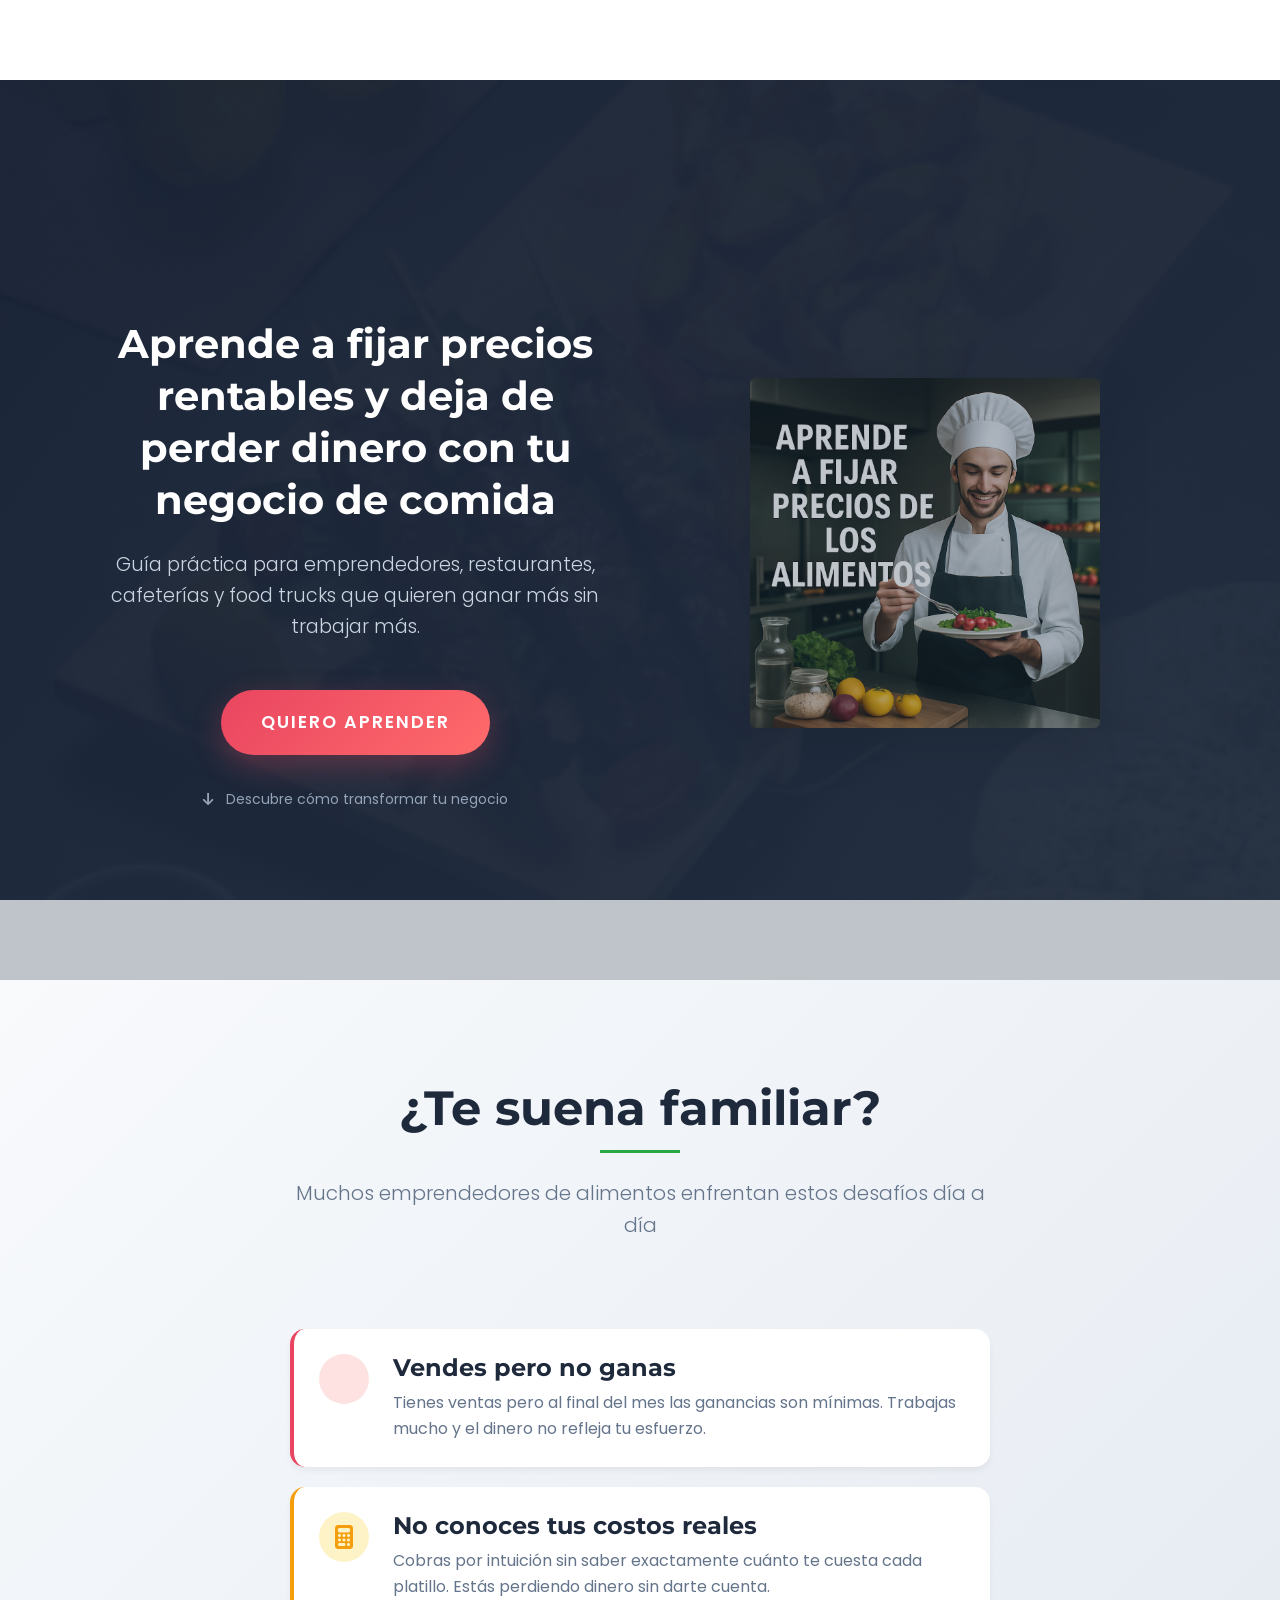
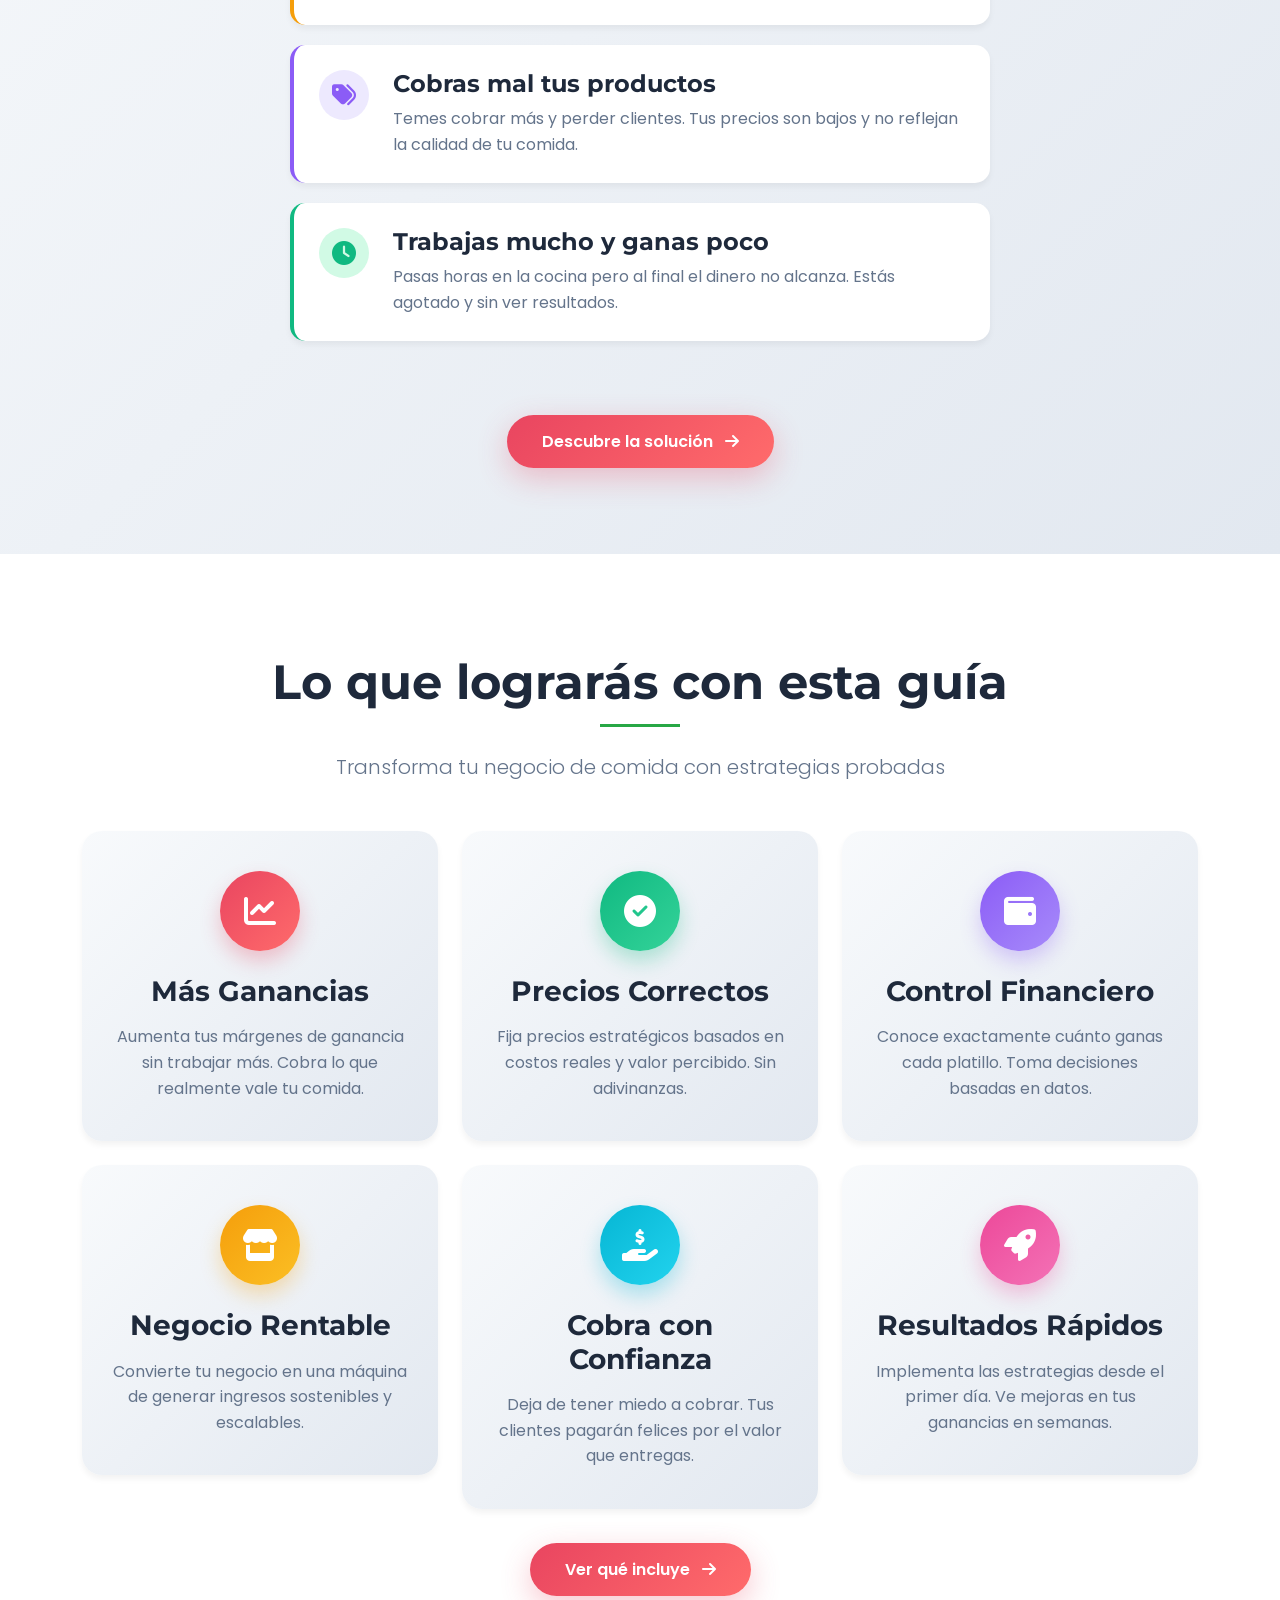
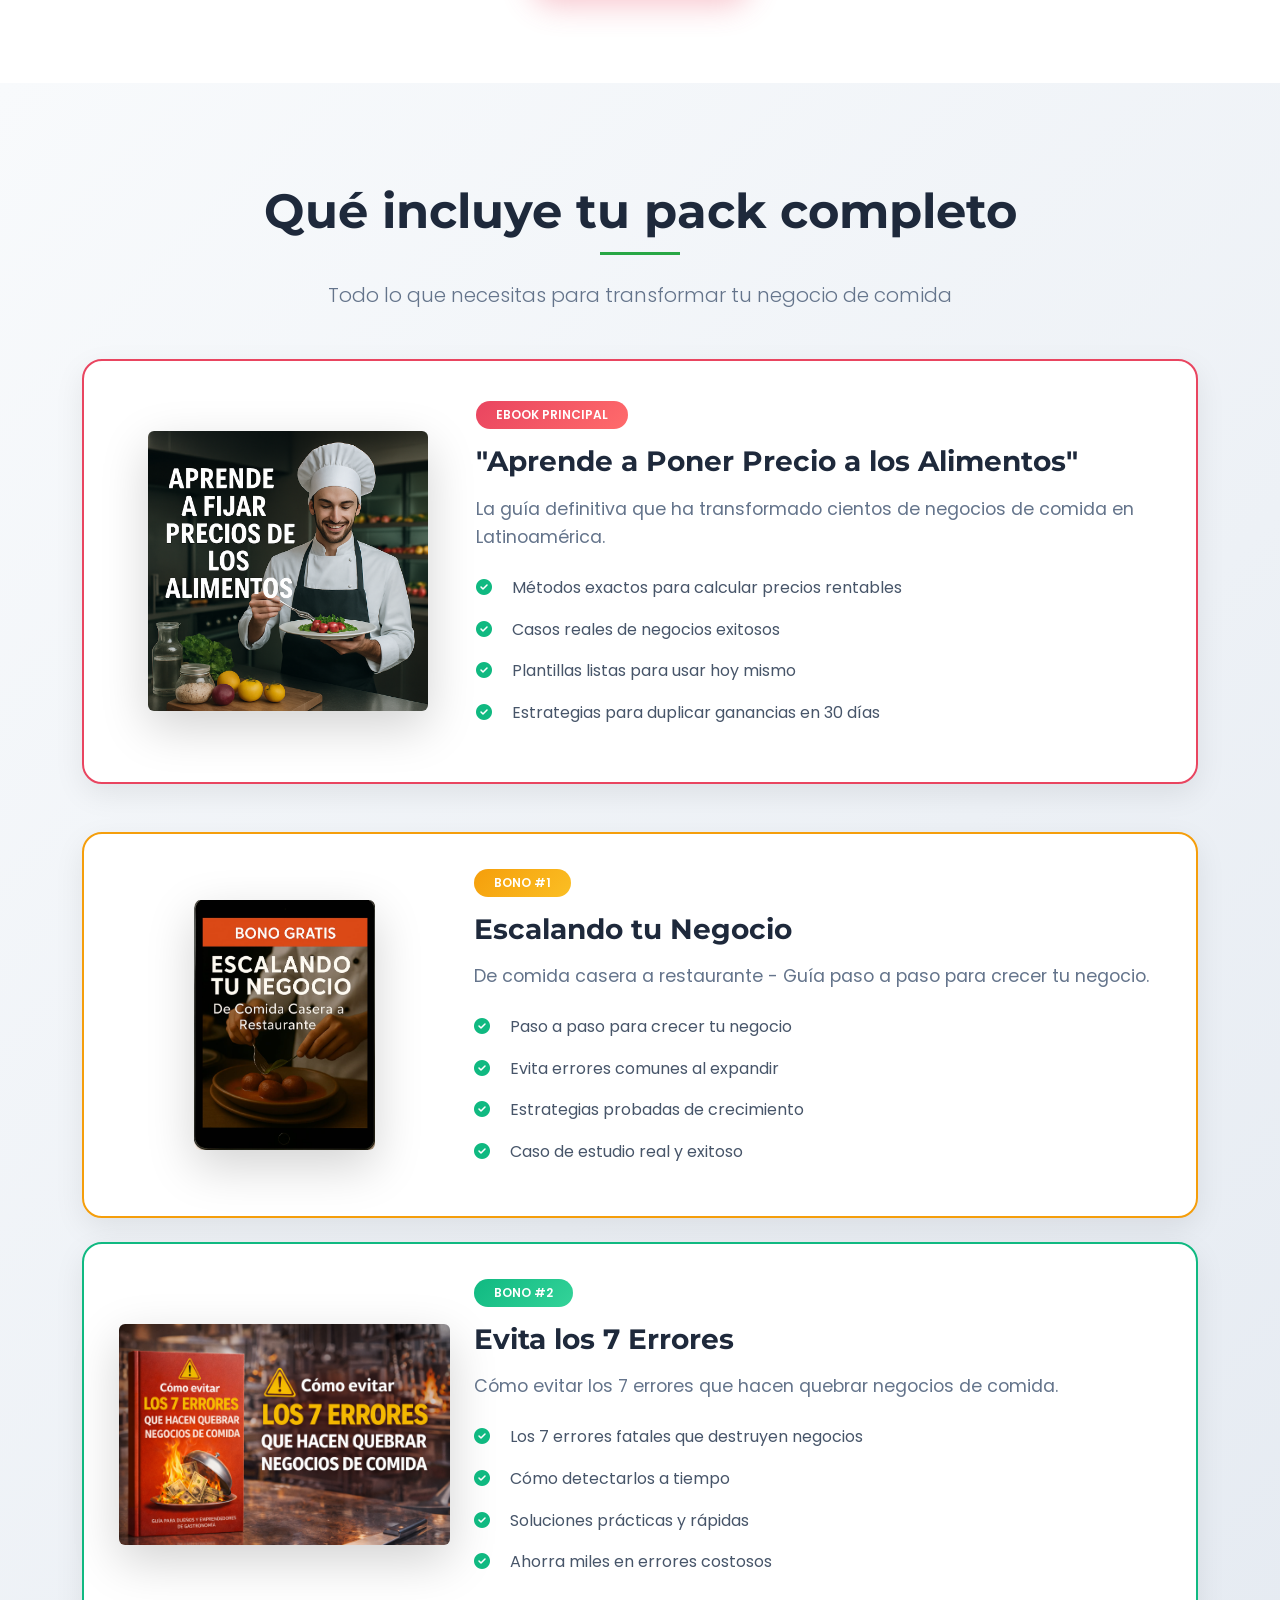
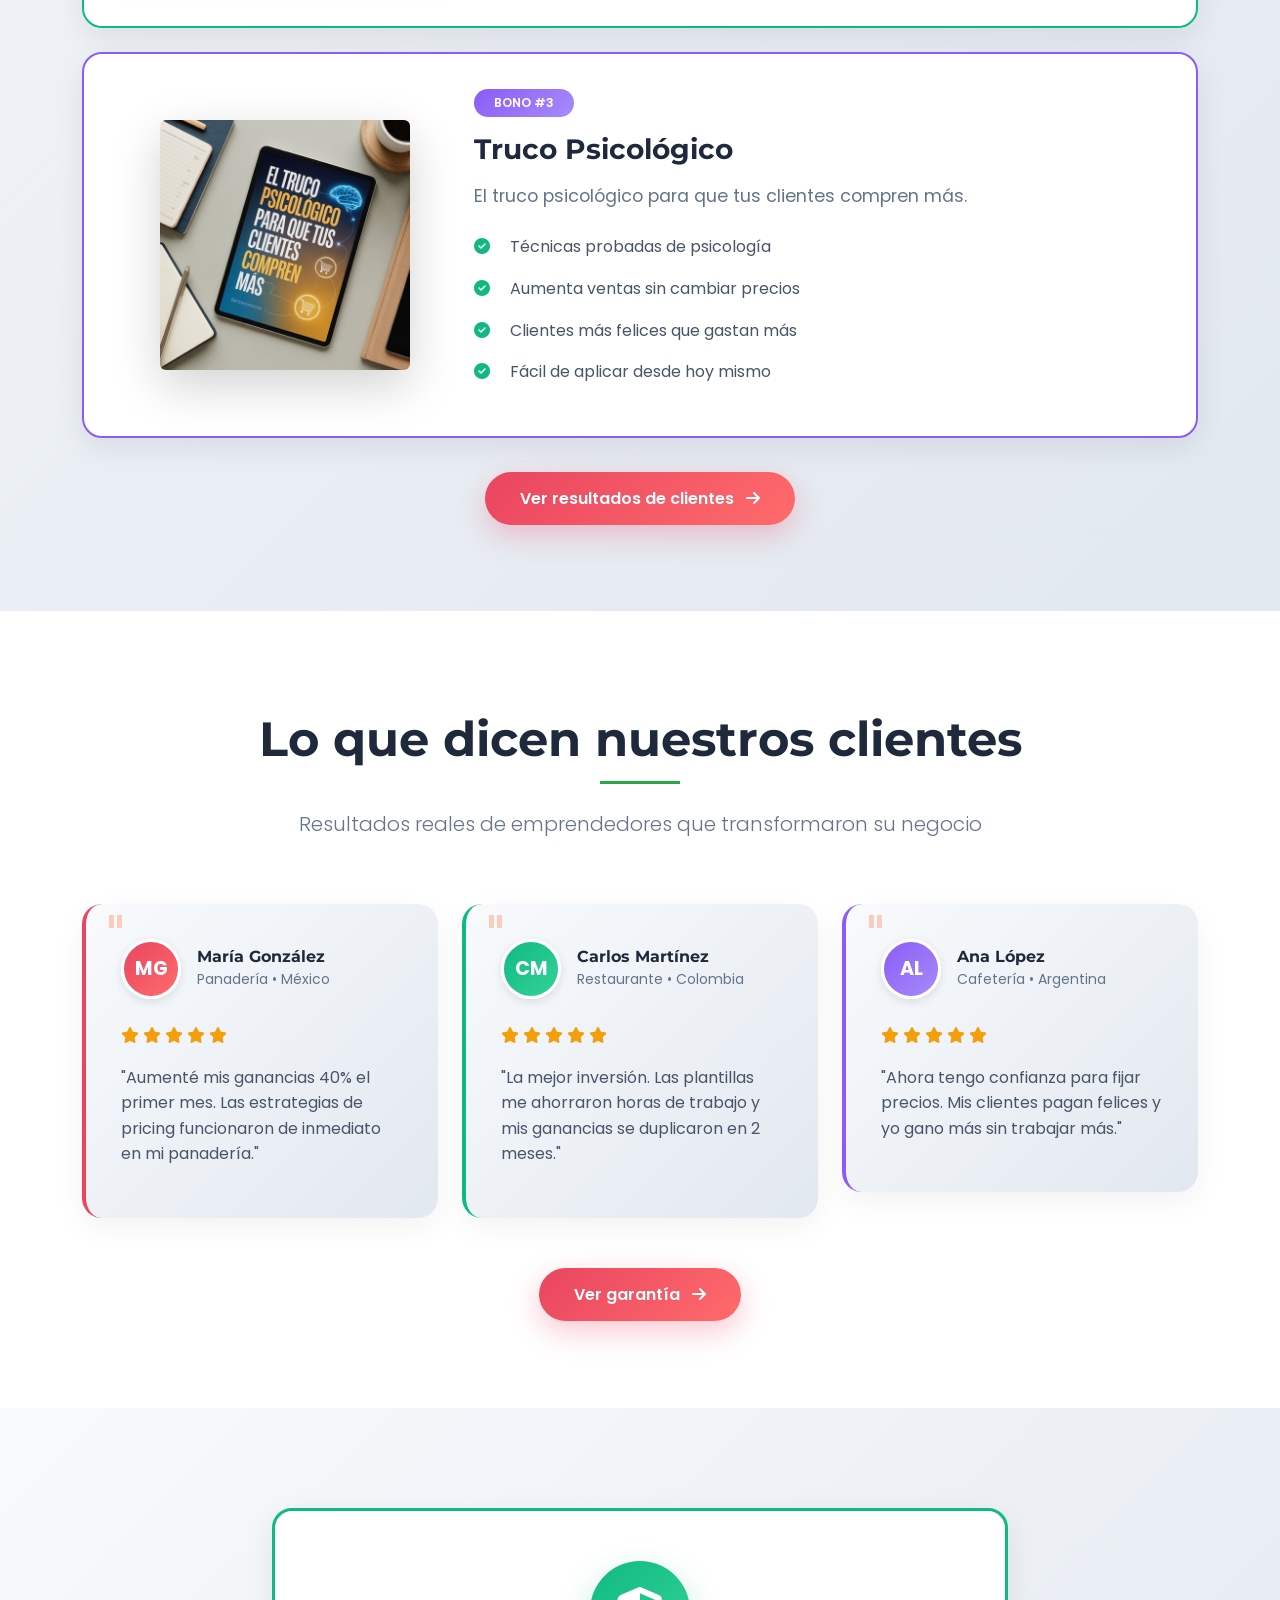
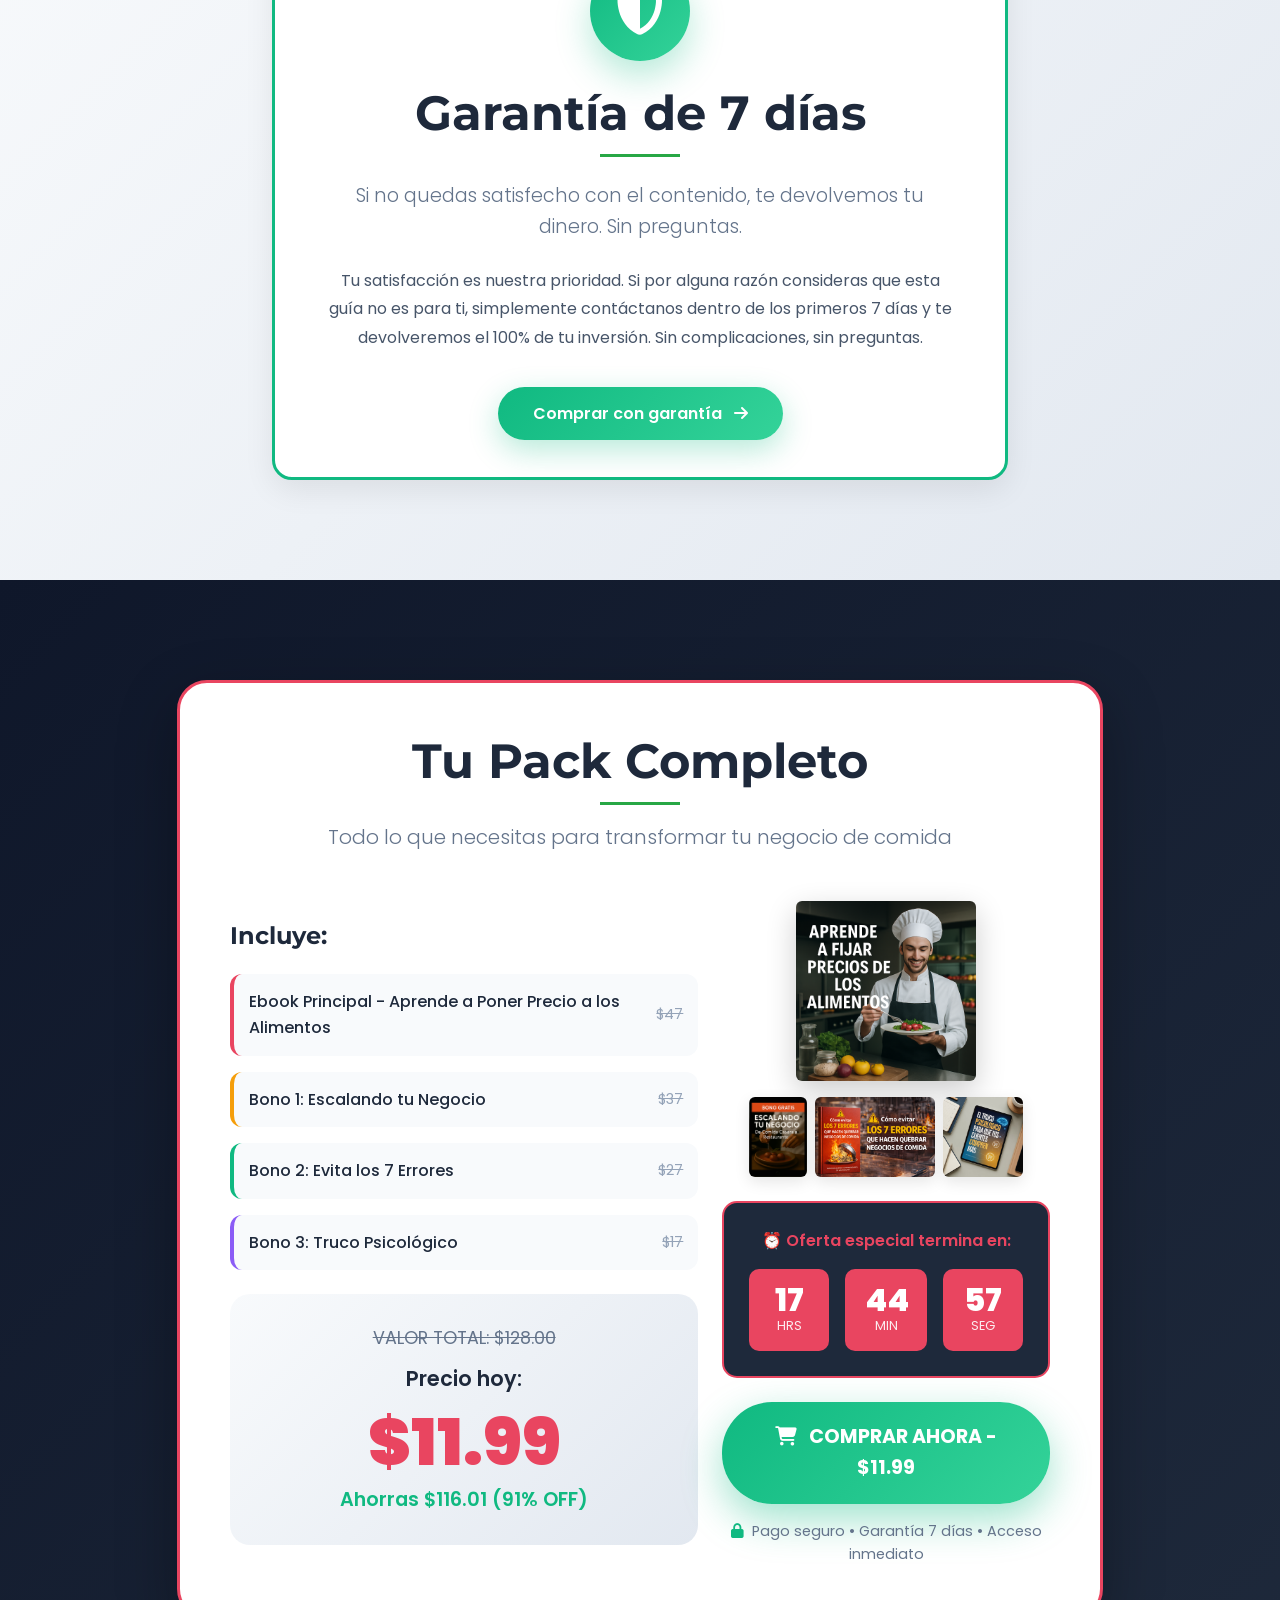
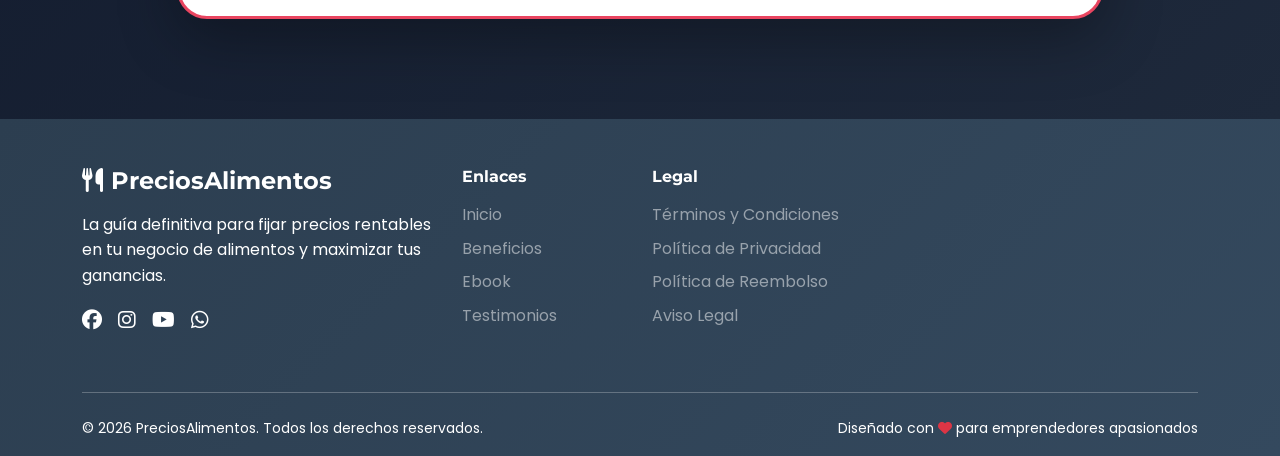
==== commit a3d8f914: "Add files via upload" ====
--- a/index.html
+++ b/index.html
@@ -1045,8 +1045,8 @@
                                 <div class="price-section mt-4" style="background: linear-gradient(135deg, #f8fafc 0%, #e2e8f0 100%); padding: 30px; border-radius: 20px; text-align: center;">
                                     <div style="color: #64748b; font-size: 1.1rem; margin-bottom: 10px;"><span style="text-decoration: line-through;">VALOR TOTAL: $128.00</span></div>
                                     <div style="color: #1e293b; font-size: 1.3rem; font-weight: 600; margin-bottom: 15px;">Precio hoy:</div>
-                                    <div style="font-size: 4rem; font-weight: 900; color: #e94560; line-height: 1;">$7.99</div>
-                                    <div style="color: #10b981; font-weight: 600; font-size: 1.2rem; margin-top: 10px;">Ahorras $120.01 (94% OFF)</div>
+                                    <div style="font-size: 4rem; font-weight: 900; color: #e94560; line-height: 1;">$11.99</div>
+                                    <div style="color: #10b981; font-weight: 600; font-size: 1.2rem; margin-top: 10px;">Ahorras $116.01 (91% OFF)</div>
                                 </div>
                             </div>
                             
@@ -1080,9 +1080,9 @@
                                 </div>
                                 
                                 <!-- CTA Final -->
-                                <a href="https://pay.hotmart.com/K99196229I?checkoutMode=10" style="background: linear-gradient(135deg, #e94560 0%, #ff6b6b 100%); color: white; padding: 20px 30px; border-radius: 50px; text-decoration: none; font-weight: 700; font-size: 1.2rem; display: block; text-align: center; box-shadow: 0 15px 40px rgba(233, 69, 96, 0.4); transition: all 0.3s ease;" target="_blank">
+                                <a href="https://pay.hotmart.com/K99196229I?checkoutMode=10" style="background: linear-gradient(135deg, #10b981 0%, #34d399 100%); color: white; padding: 20px 30px; border-radius: 50px; text-decoration: none; font-weight: 700; font-size: 1.2rem; display: block; text-align: center; box-shadow: 0 15px 40px rgba(16, 185, 129, 0.4); transition: all 0.3s ease;" target="_blank">
                                     <i class="fas fa-shopping-cart me-2"></i>
-                                    COMPRAR AHORA - $7.99
+                                    COMPRAR AHORA - $11.99
                                 </a>
                                 
                                 <div class="text-center mt-3" style="color: #64748b; font-size: 0.9rem;">
@@ -1322,33 +1322,7 @@
             });
         }
 
-        // Sistema de notificación de salida
-        let exitIntentShown = false;
-        document.addEventListener('mouseleave', function(e) {
-            if (e.clientY <= 0 && !exitIntentShown) {
-                showExitIntentPopup();
-                exitIntentShown = true;
-            }
-        });
-
-        function showExitIntentPopup() {
-            const popup = document.createElement('div');
-            popup.className = 'position-fixed top-0 start-0 w-100 h-100 d-flex align-items-center justify-content-center';
-            popup.style.backgroundColor = 'rgba(0,0,0,0.8)';
-            popup.style.zIndex = '10000';
-            popup.innerHTML = `
-                <div class="bg-white p-5 rounded-4 text-center max-w-500">
-                    <h3 class="fw-bold mb-3">⚠️ ¡ESPERA! NO TE VAYAS AÚN</h3>
-                    <p class="mb-4">¿Seguro que quieres perder esta oferta única?<br>
-                    <strong>Recuerda que los bonos ($2,194 valor) desaparecen para siempre.</strong></p>
-                    <div class="d-flex gap-3 justify-content-center">
-                        <button onclick="this.closest('.position-fixed').remove()" class="btn btn-secondary">No, gracias</button>
-                        <a href="#oferta" onclick="this.closest('.position-fixed').remove()" class="btn btn-success">¡QUIERO LA OFERTA!</a>
-                    </div>
-                </div>
-            `;
-            document.body.appendChild(popup);
-        }
+        // Sistema de notificación de salida eliminado
 
         // Inicialización
         console.log('🚀 Embudo de ventas cargado exitosamente');
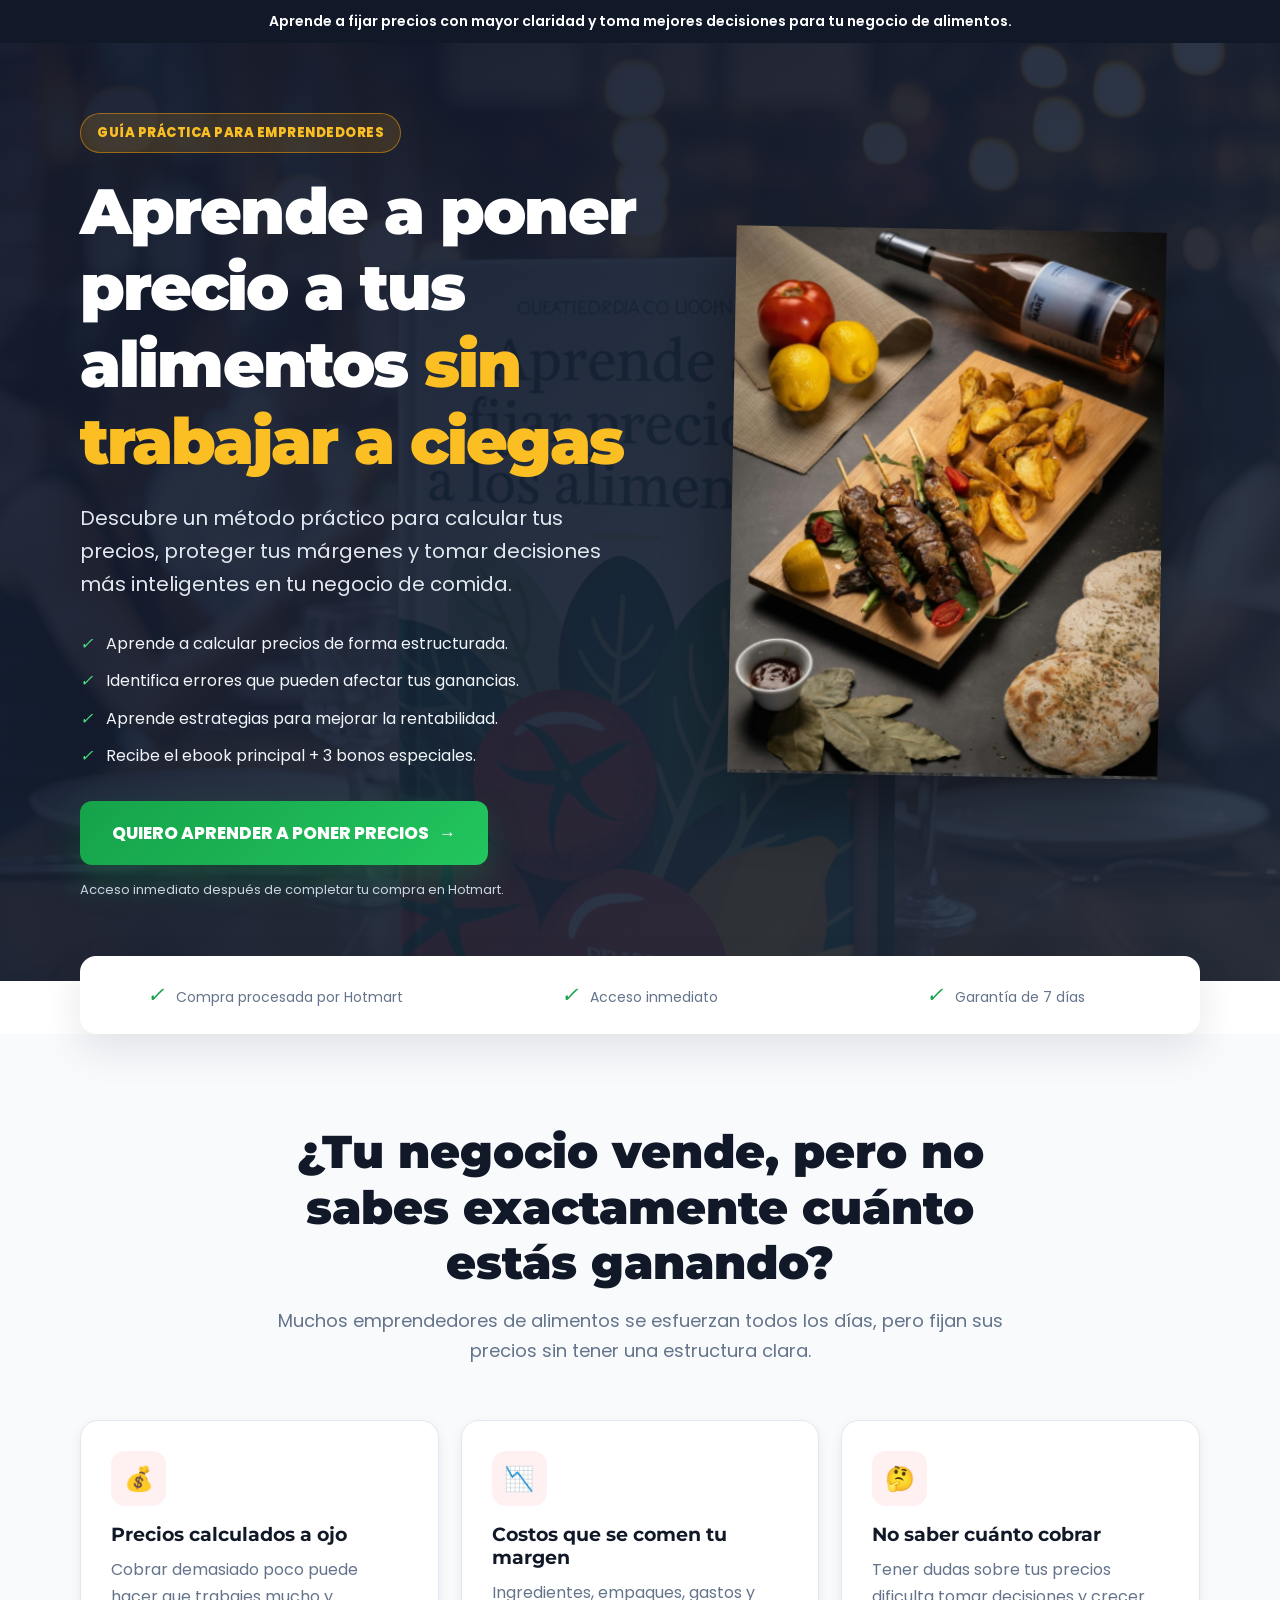
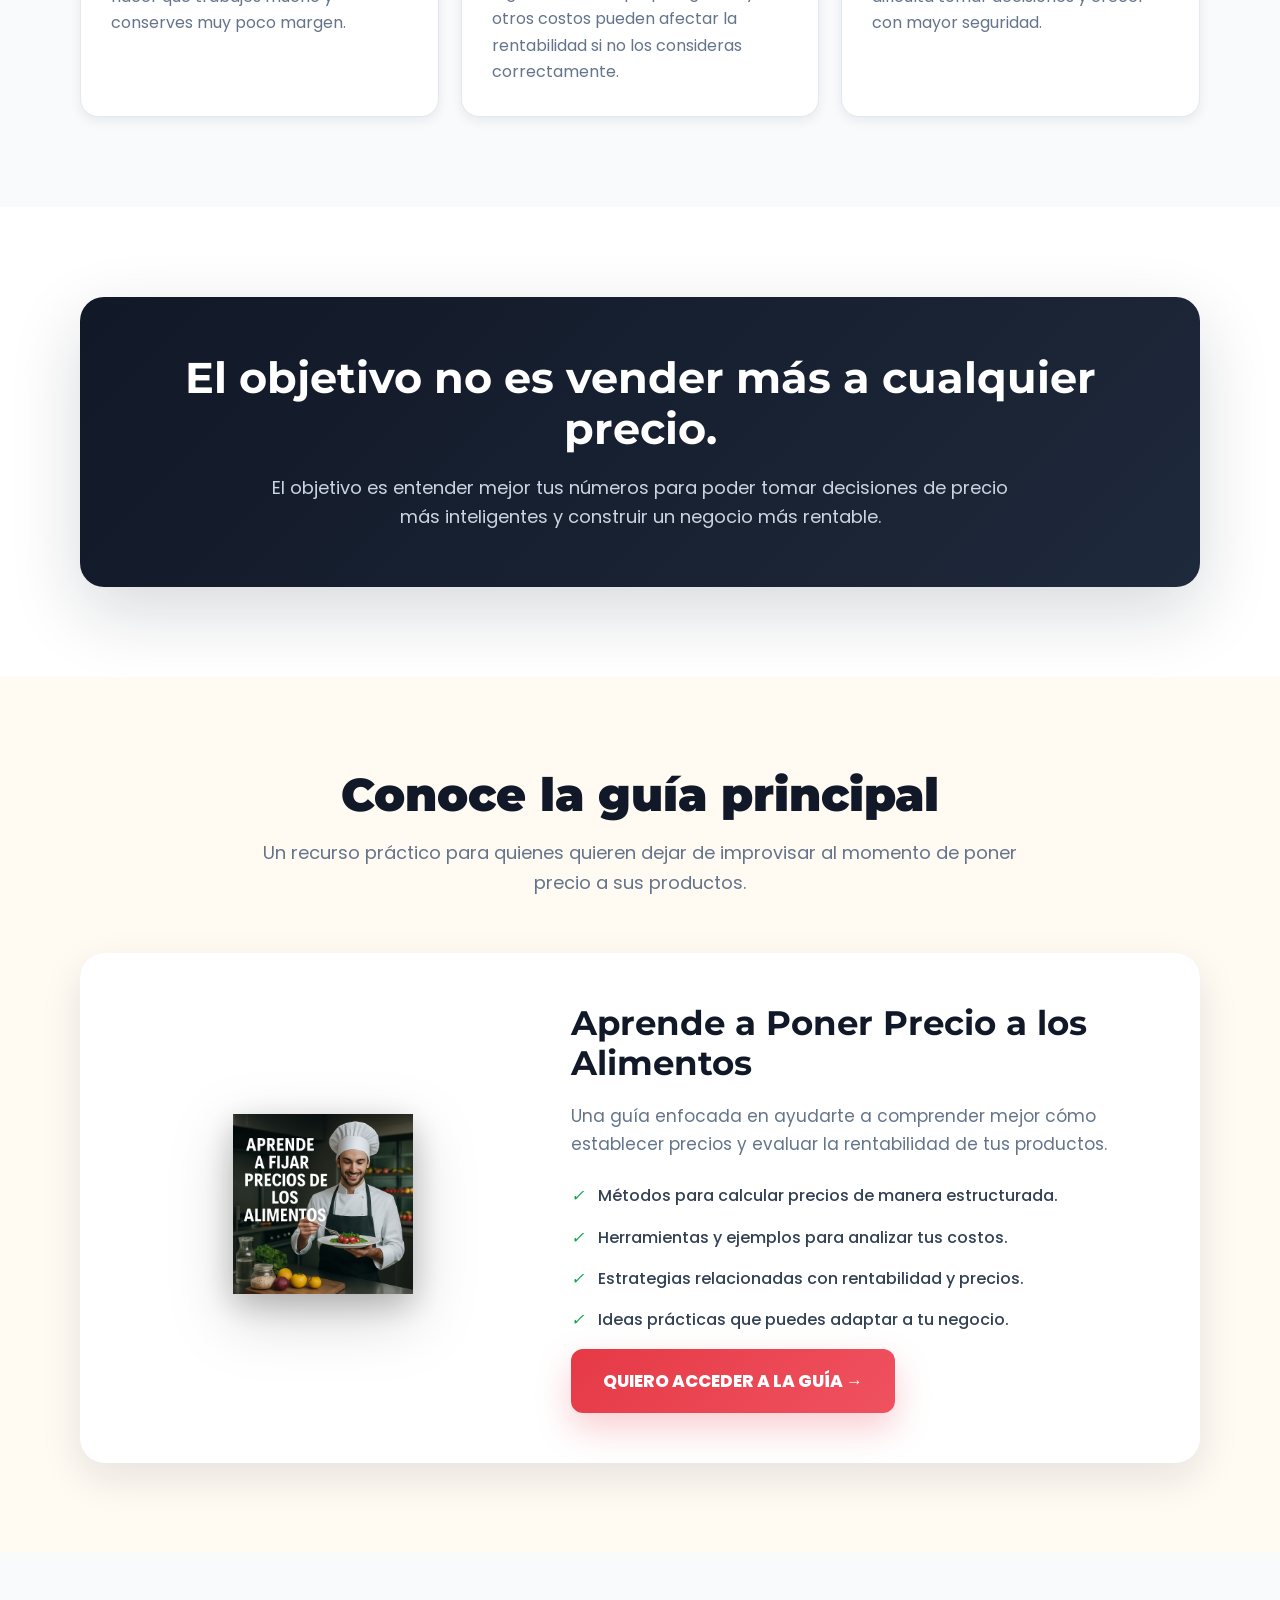
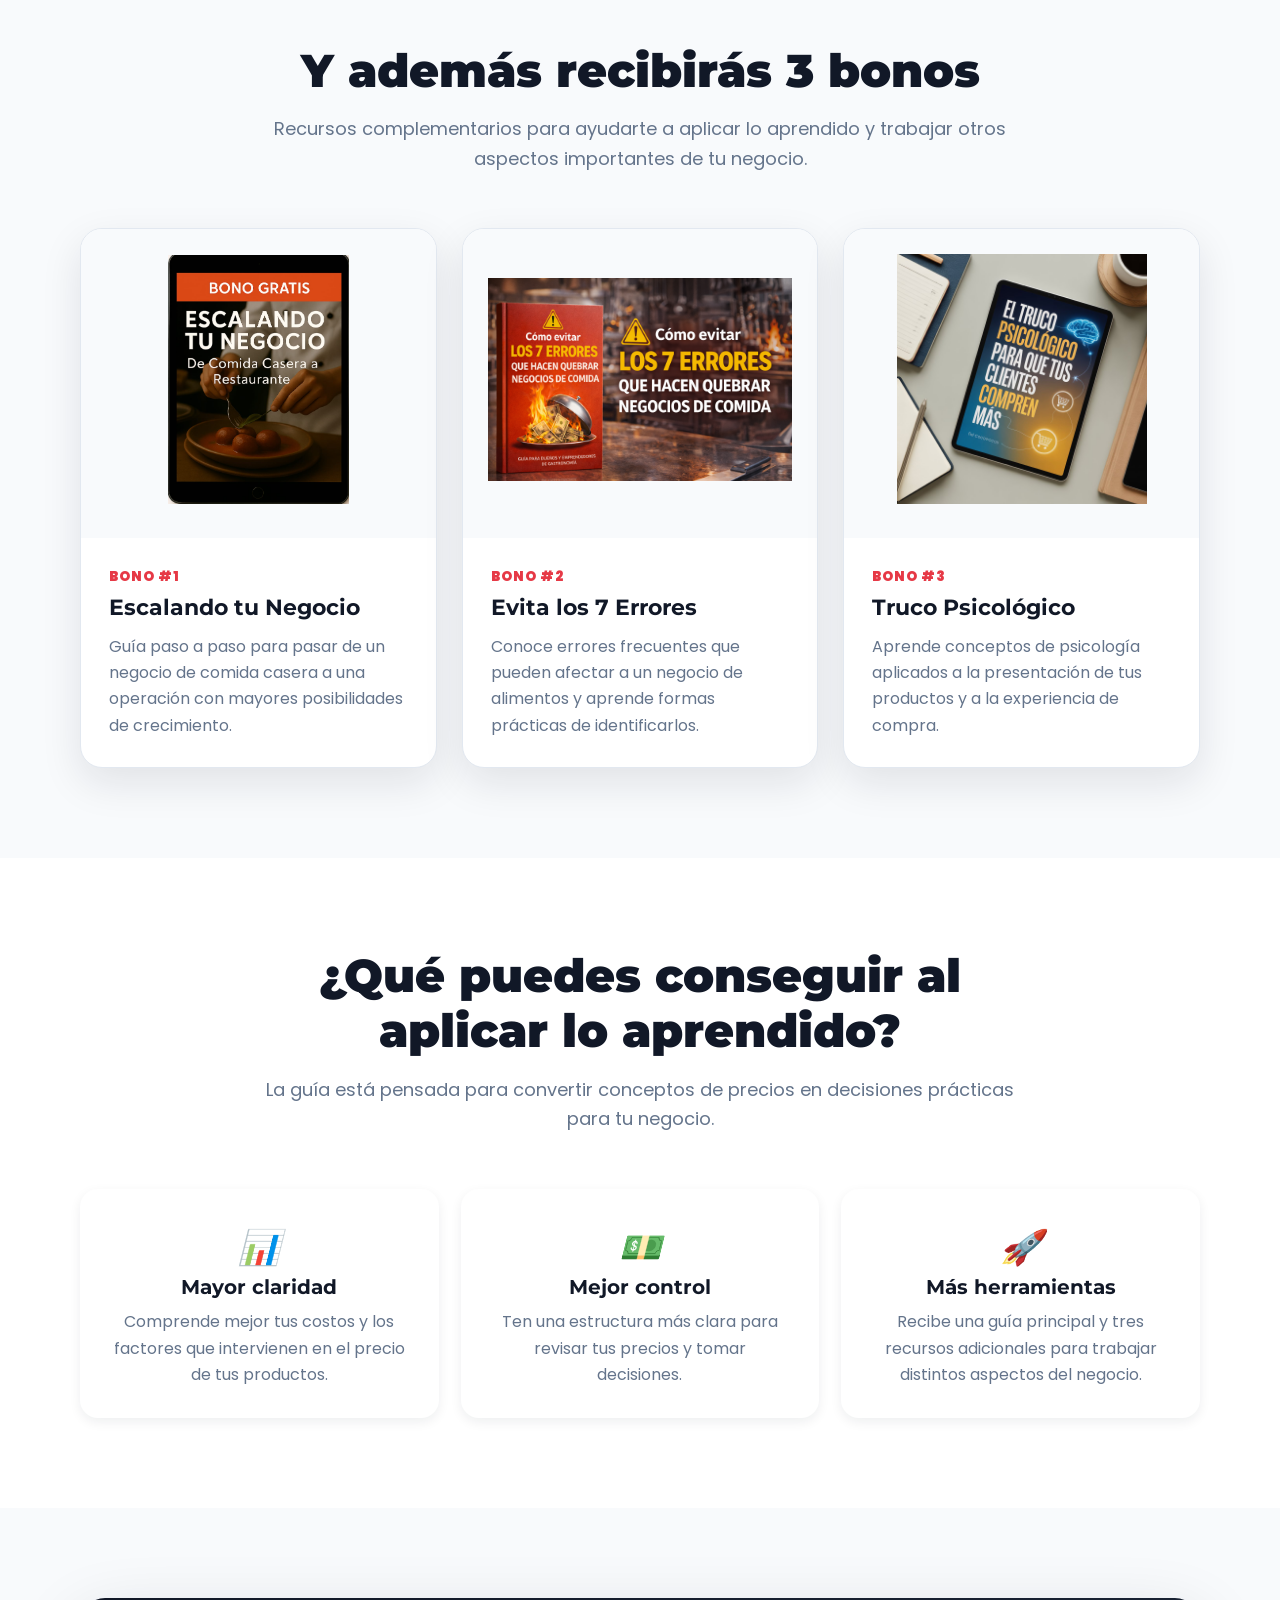
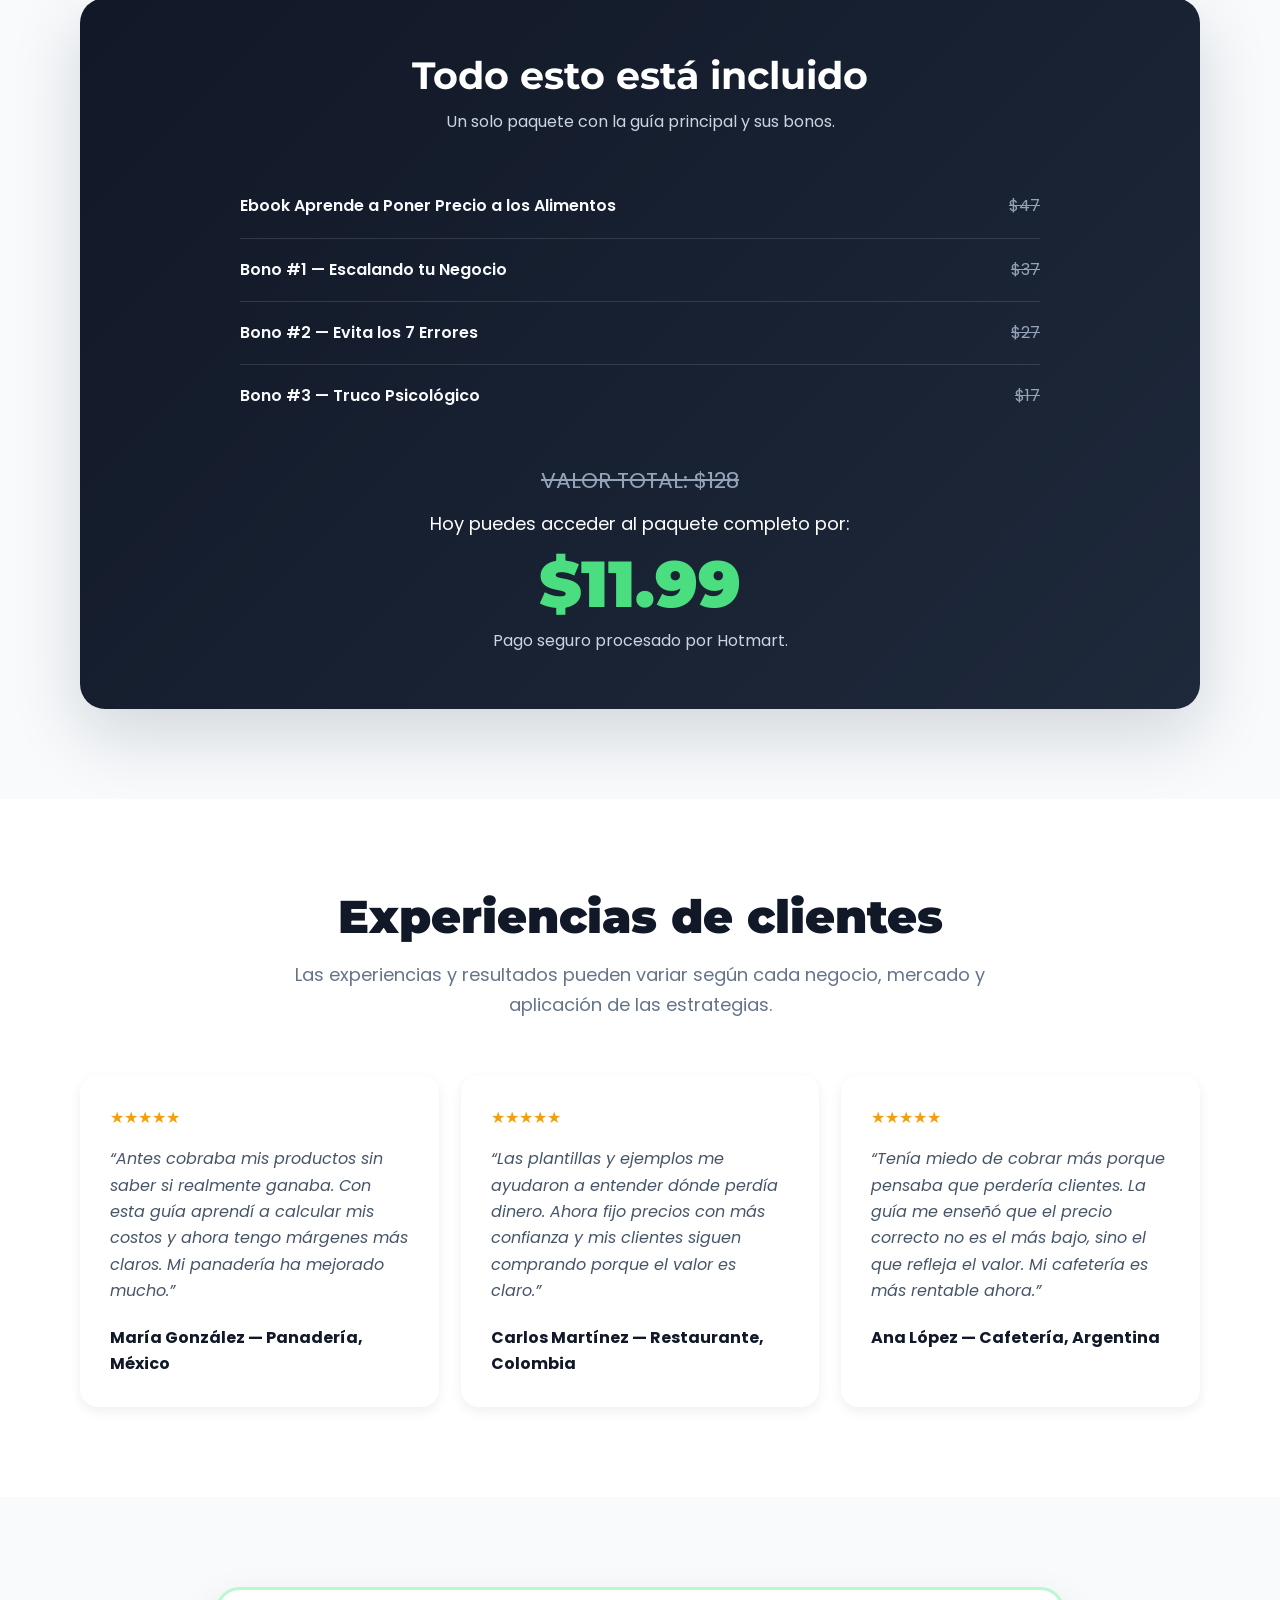
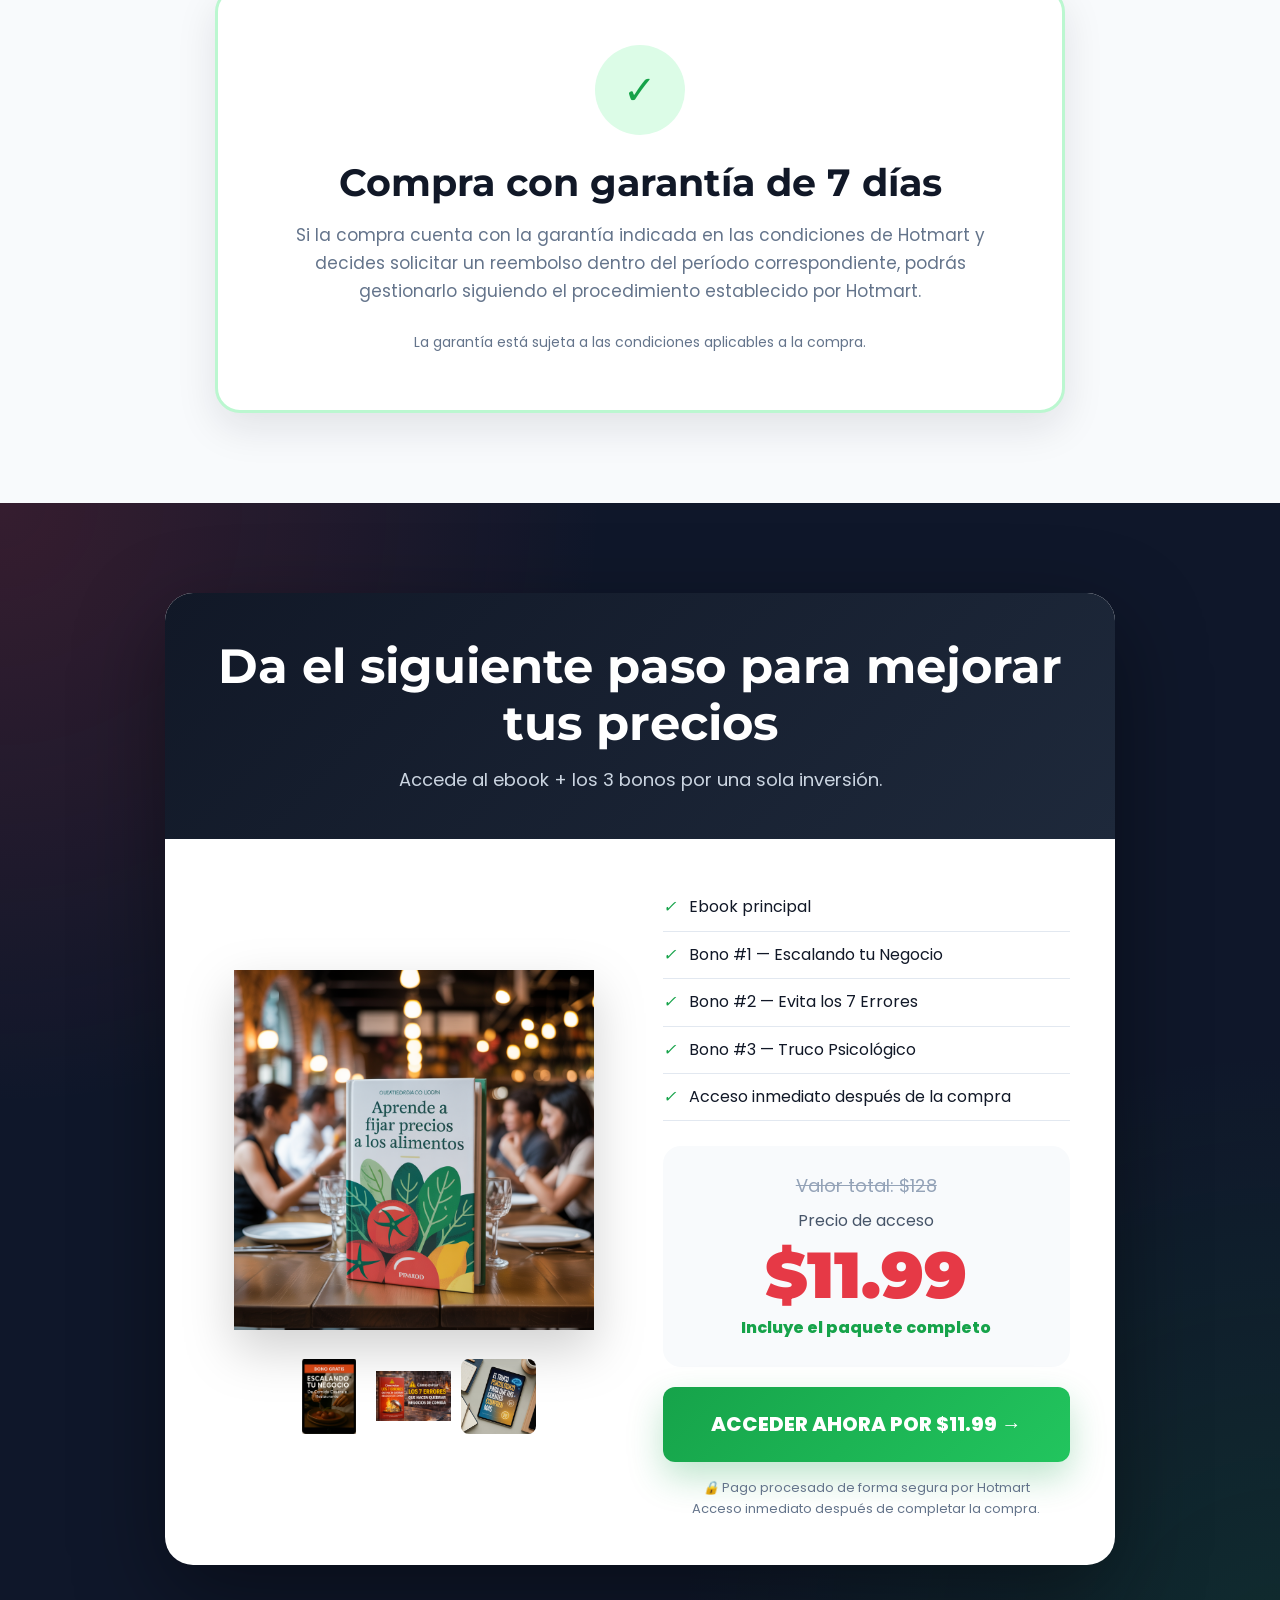
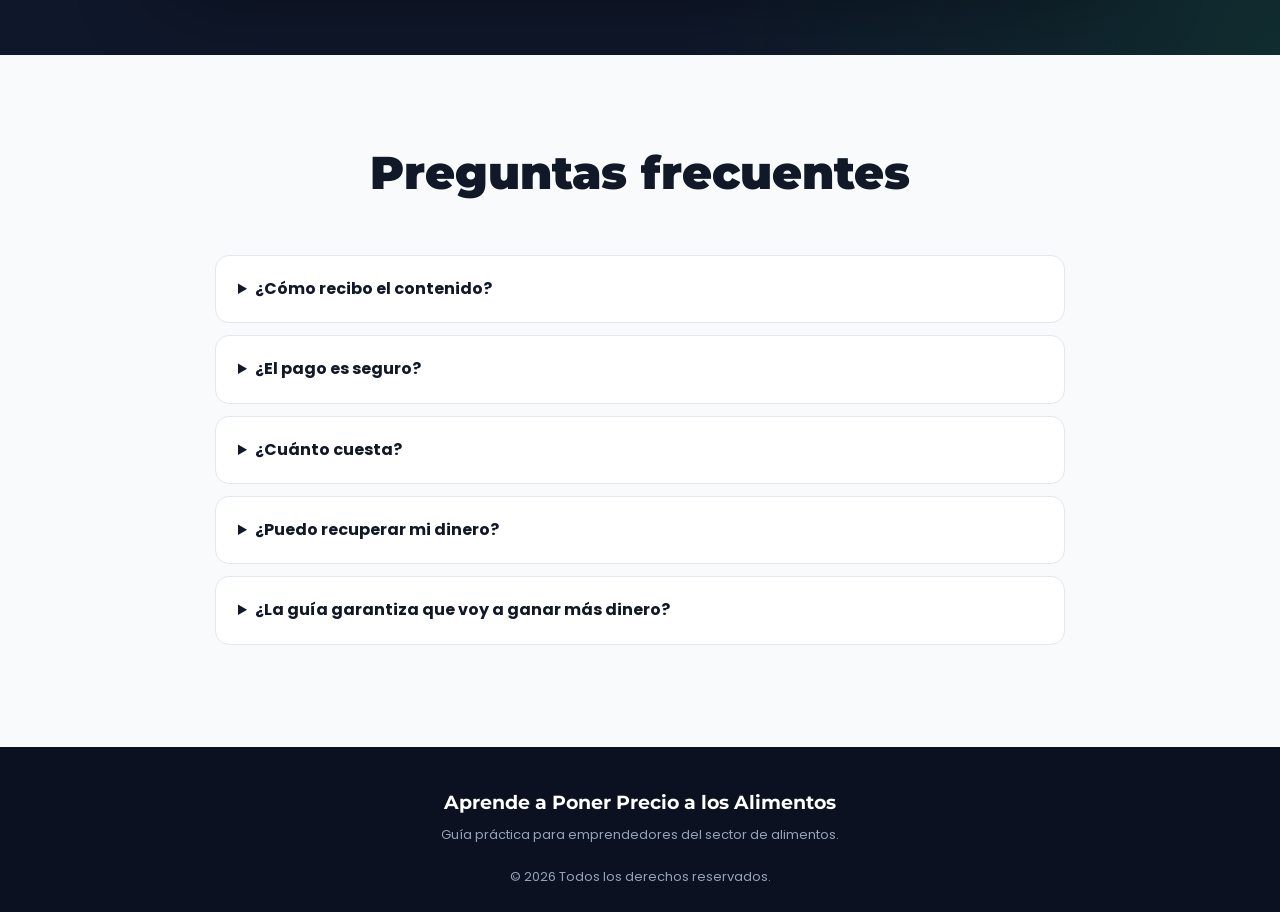
==== commit aff5528f: "Add files via upload" ====
--- a/index.html
+++ b/index.html
@@ -1,1333 +1,2215 @@
 <!DOCTYPE html>
 <html lang="es">
 <head>
-    <meta charset="UTF-8">
-    <meta name="viewport" content="width=device-width, initial-scale=1.0">
-    <meta name="description" content="Aprende a fijar precios correctamente para tu negocio de alimentos y maximiza tus ganancias con nuestro ebook especializado.">
-    <title>Aprende a Poner Precio a los Alimentos - Guía Definitiva</title>
-    
-    <!-- Meta Pixel Code -->
-    <script>
-    !function(f,b,e,v,n,t,s)
-    {if(f.fbq)return;n=f.fbq=function(){n.callMethod?
-    n.callMethod.apply(n,arguments):n.queue.push(arguments)};
-    if(!f._fbq)f._fbq=n;n.push=n;n.loaded=!0;n.version='2.0';
-    n.queue=[];t=b.createElement(e);t.async=!0;t.src=v;s=b.getElementsByTagName(e)[0];
-    s.parentNode.insertBefore(t,s)}(window, document,'script',
-    'https://connect.facebook.net/en_US/fbevents.js');
-    fbq('init', '1646156149348746');
-    fbq('track', 'PageView');
-    </script>
-    <noscript><img height="1" width="1" style="display:none"
-    src="https://www.facebook.com/tr?id=1646156149348746&ev=PageView&noscript=1"
-    /></noscript>
-    <!-- End Meta Pixel Code -->
-    
-    <!-- Favicon -->
-    <link rel="icon" type="image/png" href="Imagenes/portada 1.png">
-    
-    <!-- Hojas de estilo -->
-    <link rel="stylesheet" href="styles.css">
-    <link rel="stylesheet" href="https://cdnjs.cloudflare.com/ajax/libs/font-awesome/6.4.0/css/all.min.css">
-    <link href="https://cdn.jsdelivr.net/npm/bootstrap@5.3.0/dist/css/bootstrap.min.css" rel="stylesheet">
-    <link rel="preconnect" href="https://fonts.googleapis.com">
-    <link rel="preconnect" href="https://fonts.gstatic.com" crossorigin>
-    <link href="https://fonts.googleapis.com/css2?family=Poppins:wght@300;400;500;600;700;800&family=Montserrat:wght@400;500;600;700;800&display=swap" rel="stylesheet">
-    
-    <!-- Preload de imágenes críticas -->
-    <link rel="preload" as="image" href="Imagenes/portada 1.png">
-    <link rel="preload" as="image" href="Imagenes/portada 2.webp">
-    
-    <!-- Metaetiquetas para redes sociales -->
-    <meta property="og:title" content="Aprende a Poner Precio a los Alimentos - Guía Definitiva">
-    <meta property="og:description" content="Descubre estrategias comprobadas para fijar precios rentables en tu negocio de alimentos y maximiza tus ganancias.">
-    <meta property="og:image" content="Imagenes/portada 1.png">
-    <meta property="og:url" content="./index.html">
-    <meta name="twitter:card" content="summary_large_image">
-    
-    <!-- Estilos críticos en línea -->
-    <style>
-        :root {
-            /* Colores relacionados con alimentos y precios */
-            --primary: #ff6b35; /* Naranja - energía, urgencia */
-            --primary-dark: #e55a2b;
-            --secondary: #4ecdc4; /* Verde menta - frescura, dinero */
-            --accent: #ff4757; /* Rojo tomate - urgencia, pasión */
-            --warning: #ffa502; /* Amarillo mostaza - atención */
-            --success: #26de81; /* Verde lima - éxito */
-            --dark: #2c3e50;
-            --light: #fef5e7; /* Crema suave */
-            --white: #ffffff;
-            --orange-light: #ff9ff3; /* Naranja pastel */
-            --green-dark: #00b894; /* Verde oscuro */
-            
-            /* Gradientes relacionados con alimentos */
-            --gradient-1: linear-gradient(135deg, #ff6b35 0%, #f7931e 100%); /* Naranja a amarillo */
-            --gradient-2: linear-gradient(135deg, #4ecdc4 0%, #44a08d 100%); /* Verde menta */
-            --gradient-3: linear-gradient(135deg, #ff4757 0%, #ff6348 100%); /* Rojo tomate */
-            --gradient-4: linear-gradient(135deg, #26de81 0%, #20bf6b 100%); /* Verde lima */
-            --gradient-urgency: linear-gradient(135deg, #ff4757 0%, #ff6b35 50%, #ffa502 100%); /* Urgencia */
-            
-            --shadow-sm: 0 2px 4px rgba(0,0,0,0.1);
-            --shadow-md: 0 4px 6px rgba(0,0,0,0.1);
-            --shadow-lg: 0 10px 15px rgba(0,0,0,0.1);
-            --shadow-xl: 0 20px 25px rgba(0,0,0,0.1);
-            --transition: all 0.3s cubic-bezier(0.4, 0, 0.2, 1);
+<meta charset="UTF-8">
+<meta name="viewport" content="width=device-width, initial-scale=1.0">
+
+<title>Aprende a Poner Precio a los Alimentos | Guía para Emprendedores</title>
+
+<meta name="description" content="Aprende a calcular precios, proteger tus ganancias y tomar mejores decisiones en tu negocio de alimentos. Incluye ebook y 3 bonos especiales.">
+
+<!-- =========================================================
+     META PIXEL
+     ========================================================= -->
+<script>
+!function(f,b,e,v,n,t,s)
+{if(f.fbq)return;n=f.fbq=function(){n.callMethod?
+n.callMethod.apply(n,arguments):n.queue.push(arguments)};
+if(!f._fbq)f._fbq=n;n.push=n;n.loaded=!0;n.version='2.0';
+n.queue=[];t=b.createElement(e);t.async=!0;t.src=v;
+s=b.getElementsByTagName(e)[0];s.parentNode.insertBefore(t,s)}
+(window, document,'script','https://connect.facebook.net/en_US/fbevents.js');
+
+fbq('init', '1646156149348746');
+fbq('track', 'PageView');
+</script>
+
+<noscript>
+<img height="1" width="1" style="display:none"
+src="https://www.facebook.com/tr?id=1646156149348746&ev=PageView&noscript=1"/>
+</noscript>
+
+<link rel="icon" type="image/png" href="Imagenes/portada 1.png">
+
+<!-- =========================================================
+     FUENTES
+     ========================================================= -->
+<link rel="preconnect" href="https://fonts.googleapis.com">
+<link rel="preconnect" href="https://fonts.gstatic.com" crossorigin>
+<link href="https://fonts.googleapis.com/css2?family=Montserrat:wght@400;500;600;700;800;900&family=Poppins:wght@400;500;600;700;800&display=swap" rel="stylesheet">
+
+<style>
+
+/* =========================================================
+   VARIABLES
+   ========================================================= */
+
+:root{
+    --red:#e63946;
+    --red-dark:#c92f3c;
+    --green:#16a34a;
+    --green-dark:#12813b;
+    --gold:#f59e0b;
+    --dark:#111827;
+    --dark2:#1f2937;
+    --text:#334155;
+    --muted:#64748b;
+    --light:#f8fafc;
+    --cream:#fffaf2;
+    --white:#ffffff;
+
+    --shadow-sm:0 4px 12px rgba(15,23,42,.07);
+    --shadow:0 15px 40px rgba(15,23,42,.10);
+    --shadow-lg:0 25px 70px rgba(15,23,42,.16);
+}
+
+/* =========================================================
+   RESET
+   ========================================================= */
+
+*{
+    margin:0;
+    padding:0;
+    box-sizing:border-box;
+}
+
+html{
+    scroll-behavior:smooth;
+}
+
+body{
+    font-family:'Poppins',sans-serif;
+    color:var(--text);
+    background:#fff;
+    line-height:1.65;
+    overflow-x:hidden;
+}
+
+img{
+    max-width:100%;
+}
+
+a{
+    text-decoration:none;
+}
+
+h1,h2,h3,h4{
+    font-family:'Montserrat',sans-serif;
+    line-height:1.2;
+}
+
+/* =========================================================
+   TOP BAR
+   ========================================================= */
+
+.topbar{
+    background:var(--dark);
+    color:#fff;
+    text-align:center;
+    padding:10px 15px;
+    font-size:14px;
+    font-weight:600;
+}
+
+.topbar span{
+    color:#fbbf24;
+}
+
+/* =========================================================
+   CONTAINER
+   ========================================================= */
+
+.container{
+    width:min(1120px,92%);
+    margin:auto;
+}
+
+/* =========================================================
+   BUTTONS
+   ========================================================= */
+
+.cta{
+    display:inline-flex;
+    align-items:center;
+    justify-content:center;
+    gap:10px;
+    background:linear-gradient(135deg,var(--green),#22c55e);
+    color:#fff;
+    padding:18px 32px;
+    border-radius:12px;
+    font-weight:800;
+    font-size:17px;
+    box-shadow:0 15px 35px rgba(22,163,74,.28);
+    transition:.25s ease;
+    border:none;
+    cursor:pointer;
+    text-align:center;
+}
+
+.cta:hover{
+    transform:translateY(-3px);
+    box-shadow:0 20px 45px rgba(22,163,74,.36);
+    color:#fff;
+}
+
+.cta-red{
+    background:linear-gradient(135deg,var(--red),#f05260);
+    box-shadow:0 15px 35px rgba(230,57,70,.25);
+}
+
+.cta-red:hover{
+    box-shadow:0 20px 45px rgba(230,57,70,.35);
+}
+
+.cta-large{
+    width:100%;
+    font-size:20px;
+    padding:21px 25px;
+}
+
+/* =========================================================
+   HERO
+   ========================================================= */
+
+.hero{
+    background:
+        linear-gradient(135deg,rgba(15,23,42,.94),rgba(30,41,59,.88)),
+        url('Imagenes/portada 2.webp') center/cover;
+    padding:70px 0 80px;
+    color:#fff;
+}
+
+.hero-grid{
+    display:grid;
+    grid-template-columns:1.05fr .95fr;
+    align-items:center;
+    gap:55px;
+}
+
+.hero-badge{
+    display:inline-block;
+    background:rgba(245,158,11,.15);
+    border:1px solid rgba(245,158,11,.5);
+    color:#fbbf24;
+    padding:8px 16px;
+    border-radius:30px;
+    font-size:13px;
+    font-weight:800;
+    letter-spacing:.5px;
+    margin-bottom:20px;
+}
+
+.hero h1{
+    font-size:clamp(38px,5vw,64px);
+    font-weight:900;
+    letter-spacing:-2px;
+    margin-bottom:22px;
+}
+
+.hero h1 span{
+    color:#fbbf24;
+}
+
+.hero-subtitle{
+    font-size:20px;
+    color:#e2e8f0;
+    max-width:650px;
+    margin-bottom:30px;
+}
+
+.hero-list{
+    list-style:none;
+    margin-bottom:32px;
+}
+
+.hero-list li{
+    margin:11px 0;
+    font-size:16px;
+    color:#f1f5f9;
+}
+
+.hero-list i{
+    color:#4ade80;
+    margin-right:9px;
+}
+
+.hero-image{
+    text-align:center;
+}
+
+.hero-image img{
+    width:min(430px,100%);
+    filter:drop-shadow(0 25px 40px rgba(0,0,0,.45));
+    transform:rotate(1deg);
+}
+
+/* =========================================================
+   TRUST STRIP
+   ========================================================= */
+
+.trust-strip{
+    background:#fff;
+    box-shadow:var(--shadow);
+    position:relative;
+    z-index:5;
+    margin-top:-25px;
+    border-radius:16px;
+    padding:22px;
+}
+
+.trust-grid{
+    display:grid;
+    grid-template-columns:repeat(3,1fr);
+    gap:20px;
+    text-align:center;
+}
+
+.trust-item{
+    font-size:14px;
+    color:var(--muted);
+}
+
+.trust-item i{
+    color:var(--green);
+    font-size:21px;
+    margin-right:7px;
+}
+
+/* =========================================================
+   SECTIONS
+   ========================================================= */
+
+.section{
+    padding:90px 0;
+}
+
+.section-light{
+    background:var(--light);
+}
+
+.section-cream{
+    background:var(--cream);
+}
+
+.section-title{
+    text-align:center;
+    max-width:780px;
+    margin:0 auto 55px;
+}
+
+.section-title h2{
+    font-size:clamp(30px,4vw,46px);
+    color:var(--dark);
+    font-weight:900;
+    margin-bottom:16px;
+}
+
+.section-title p{
+    color:var(--muted);
+    font-size:18px;
+}
+
+/* =========================================================
+   PROBLEM
+   ========================================================= */
+
+.problem-grid{
+    display:grid;
+    grid-template-columns:repeat(3,1fr);
+    gap:22px;
+}
+
+.problem-card{
+    background:#fff;
+    padding:30px;
+    border-radius:18px;
+    box-shadow:var(--shadow-sm);
+    border:1px solid #e2e8f0;
+}
+
+.problem-icon{
+    width:55px;
+    height:55px;
+    border-radius:14px;
+    display:flex;
+    align-items:center;
+    justify-content:center;
+    background:#fff1f2;
+    color:var(--red);
+    font-size:24px;
+    margin-bottom:18px;
+}
+
+.problem-card h3{
+    color:var(--dark);
+    font-size:19px;
+    margin-bottom:10px;
+}
+
+.problem-card p{
+    color:var(--muted);
+}
+
+/* =========================================================
+   TRANSITION
+   ========================================================= */
+
+.transition-box{
+    background:linear-gradient(135deg,#111827,#1e293b);
+    color:#fff;
+    border-radius:24px;
+    padding:55px;
+    text-align:center;
+    box-shadow:var(--shadow-lg);
+}
+
+.transition-box h2{
+    font-size:clamp(29px,4vw,43px);
+    margin-bottom:18px;
+}
+
+.transition-box p{
+    max-width:750px;
+    margin:auto;
+    color:#cbd5e1;
+    font-size:18px;
+}
+
+/* =========================================================
+   PRODUCT
+   ========================================================= */
+
+.product-box{
+    display:grid;
+    grid-template-columns:.8fr 1.2fr;
+    gap:55px;
+    align-items:center;
+    background:#fff;
+    padding:50px;
+    border-radius:25px;
+    box-shadow:var(--shadow);
+}
+
+.product-cover{
+    text-align:center;
+}
+
+.product-cover img{
+    max-height:470px;
+    filter:drop-shadow(0 20px 30px rgba(0,0,0,.18));
+}
+
+.product-content h3{
+    font-size:34px;
+    color:var(--dark);
+    margin-bottom:18px;
+}
+
+.product-content p{
+    color:var(--muted);
+    font-size:17px;
+    margin-bottom:25px;
+}
+
+.check-list{
+    list-style:none;
+}
+
+.check-list li{
+    margin:15px 0;
+    color:#334155;
+    font-weight:500;
+}
+
+.check-list i{
+    color:var(--green);
+    margin-right:10px;
+}
+
+/* =========================================================
+   BONUSES
+   ========================================================= */
+
+.bonus-grid{
+    display:grid;
+    grid-template-columns:repeat(3,1fr);
+    gap:25px;
+}
+
+.bonus{
+    background:#fff;
+    border-radius:22px;
+    overflow:hidden;
+    box-shadow:var(--shadow);
+    border:1px solid #e2e8f0;
+    transition:.25s;
+}
+
+.bonus:hover{
+    transform:translateY(-7px);
+}
+
+.bonus-image{
+    background:#f8fafc;
+    padding:25px;
+    text-align:center;
+}
+
+.bonus-image img{
+    height:250px;
+    object-fit:contain;
+}
+
+.bonus-content{
+    padding:28px;
+}
+
+.bonus-number{
+    color:var(--red);
+    font-weight:900;
+    font-size:13px;
+    letter-spacing:1px;
+}
+
+.bonus h3{
+    color:var(--dark);
+    font-size:22px;
+    margin:8px 0 12px;
+}
+
+.bonus p{
+    color:var(--muted);
+}
+
+/* =========================================================
+   VALUE
+   ========================================================= */
+
+.value-box{
+    background:linear-gradient(135deg,#111827,#1e293b);
+    color:#fff;
+    border-radius:25px;
+    padding:55px;
+    box-shadow:var(--shadow-lg);
+}
+
+.value-title{
+    text-align:center;
+    margin-bottom:40px;
+}
+
+.value-title h2{
+    font-size:38px;
+    margin-bottom:10px;
+}
+
+.value-items{
+    max-width:800px;
+    margin:auto;
+}
+
+.value-item{
+    display:flex;
+    justify-content:space-between;
+    gap:20px;
+    align-items:center;
+    padding:18px 0;
+    border-bottom:1px solid rgba(255,255,255,.12);
+}
+
+.value-item:last-child{
+    border-bottom:none;
+}
+
+.value-item span:first-child{
+    color:#f8fafc;
+    font-weight:600;
+}
+
+.old-price{
+    color:#94a3b8;
+    text-decoration:line-through;
+}
+
+.total-value{
+    text-align:center;
+    margin-top:35px;
+}
+
+.total-value .old{
+    color:#94a3b8;
+    text-decoration:line-through;
+    font-size:22px;
+}
+
+.total-value .today{
+    font-size:18px;
+    margin-top:10px;
+}
+
+.price{
+    font-family:'Montserrat';
+    font-size:65px;
+    font-weight:900;
+    color:#4ade80;
+    line-height:1;
+    margin:12px 0;
+}
+
+.price-note{
+    color:#cbd5e1;
+}
+
+/* =========================================================
+   WHY BUY
+   ========================================================= */
+
+.benefit-grid{
+    display:grid;
+    grid-template-columns:repeat(3,1fr);
+    gap:22px;
+}
+
+.benefit{
+    background:#fff;
+    padding:30px;
+    border-radius:18px;
+    box-shadow:var(--shadow-sm);
+    text-align:center;
+}
+
+.benefit i{
+    font-size:34px;
+    color:var(--green);
+    margin-bottom:18px;
+}
+
+.benefit h3{
+    color:var(--dark);
+    font-size:20px;
+    margin-bottom:10px;
+}
+
+.benefit p{
+    color:var(--muted);
+}
+
+/* =========================================================
+   TESTIMONIALS
+   ========================================================= */
+
+.testimonial-note{
+    background:#fffbeb;
+    border:1px solid #fde68a;
+    padding:18px;
+    border-radius:12px;
+    color:#92400e;
+    max-width:800px;
+    margin:0 auto 35px;
+    text-align:center;
+    font-size:14px;
+}
+
+.testimonials{
+    display:grid;
+    grid-template-columns:repeat(3,1fr);
+    gap:22px;
+}
+
+.testimonial{
+    background:#fff;
+    padding:30px;
+    border-radius:18px;
+    box-shadow:var(--shadow-sm);
+}
+
+.stars{
+    color:#f59e0b;
+    margin-bottom:15px;
+}
+
+.testimonial p{
+    color:#475569;
+    font-style:italic;
+}
+
+.testimonial strong{
+    display:block;
+    margin-top:20px;
+    color:var(--dark);
+}
+
+/* =========================================================
+   GUARANTEE
+   ========================================================= */
+
+.guarantee{
+    max-width:850px;
+    margin:auto;
+    background:#fff;
+    border-radius:25px;
+    padding:55px;
+    text-align:center;
+    box-shadow:var(--shadow);
+    border:3px solid #bbf7d0;
+}
+
+.guarantee-icon{
+    width:90px;
+    height:90px;
+    border-radius:50%;
+    margin:0 auto 25px;
+    display:flex;
+    align-items:center;
+    justify-content:center;
+    background:#dcfce7;
+    color:var(--green);
+    font-size:40px;
+}
+
+.guarantee h2{
+    color:var(--dark);
+    font-size:38px;
+    margin-bottom:15px;
+}
+
+.guarantee p{
+    color:var(--muted);
+    font-size:17px;
+}
+
+/* =========================================================
+   FINAL OFFER
+   ========================================================= */
+
+.final-section{
+    background:
+        radial-gradient(circle at top left,rgba(230,57,70,.18),transparent 35%),
+        radial-gradient(circle at bottom right,rgba(22,163,74,.15),transparent 35%),
+        #0f172a;
+    color:#fff;
+}
+
+.final-offer{
+    max-width:950px;
+    margin:auto;
+    background:#fff;
+    color:var(--dark);
+    border-radius:28px;
+    overflow:hidden;
+    box-shadow:0 30px 90px rgba(0,0,0,.4);
+}
+
+.final-header{
+    background:linear-gradient(135deg,#111827,#1e293b);
+    color:#fff;
+    padding:45px 35px;
+    text-align:center;
+}
+
+.final-header h2{
+    font-size:clamp(32px,4vw,48px);
+    margin-bottom:12px;
+}
+
+.final-header p{
+    color:#cbd5e1;
+    font-size:18px;
+}
+
+.final-body{
+    padding:45px;
+}
+
+.final-grid{
+    display:grid;
+    grid-template-columns:1fr 1fr;
+    gap:45px;
+    align-items:center;
+}
+
+.final-images{
+    text-align:center;
+}
+
+.final-main-image{
+    max-height:360px;
+    filter:drop-shadow(0 20px 25px rgba(0,0,0,.18));
+}
+
+.mini-bonuses{
+    display:flex;
+    justify-content:center;
+    gap:10px;
+    margin-top:20px;
+}
+
+.mini-bonuses img{
+    height:75px;
+    width:75px;
+    object-fit:contain;
+    border-radius:8px;
+}
+
+.final-list{
+    list-style:none;
+    margin-bottom:25px;
+}
+
+.final-list li{
+    padding:10px 0;
+    border-bottom:1px solid #e2e8f0;
+}
+
+.final-list i{
+    color:var(--green);
+    margin-right:9px;
+}
+
+.final-price{
+    text-align:center;
+    background:#f8fafc;
+    border-radius:18px;
+    padding:25px;
+    margin-bottom:20px;
+}
+
+.final-old{
+    color:#94a3b8;
+    text-decoration:line-through;
+    font-size:18px;
+}
+
+.final-price-label{
+    color:#475569;
+    margin-top:7px;
+}
+
+.final-number{
+    color:var(--red);
+    font-family:'Montserrat';
+    font-weight:900;
+    font-size:65px;
+    line-height:1;
+    margin:8px 0;
+}
+
+.savings{
+    color:var(--green);
+    font-weight:800;
+}
+
+.secure{
+    text-align:center;
+    color:#64748b;
+    font-size:13px;
+    margin-top:15px;
+}
+
+.secure i{
+    color:var(--green);
+}
+
+/* =========================================================
+   FAQ
+   ========================================================= */
+
+.faq{
+    max-width:850px;
+    margin:auto;
+}
+
+details{
+    background:#fff;
+    border:1px solid #e2e8f0;
+    border-radius:14px;
+    margin-bottom:12px;
+    padding:20px 22px;
+}
+
+summary{
+    cursor:pointer;
+    font-weight:700;
+    color:var(--dark);
+}
+
+details p{
+    color:var(--muted);
+    padding-top:15px;
+}
+
+/* =========================================================
+   FOOTER
+   ========================================================= */
+
+footer{
+    background:#0b1120;
+    color:#94a3b8;
+    padding:45px 0 25px;
+    text-align:center;
+}
+
+footer h3{
+    color:#fff;
+    margin-bottom:10px;
+}
+
+footer p{
+    font-size:13px;
+}
+
+/* =========================================================
+   MOBILE STICKY CTA
+   ========================================================= */
+
+.mobile-cta{
+    display:none;
+}
+
+/* =========================================================
+   RESPONSIVE
+   ========================================================= */
+
+@media(max-width:900px){
+
+    .hero-grid,
+    .product-box,
+    .final-grid{
+        grid-template-columns:1fr;
+    }
+
+    .hero{
+        padding-top:55px;
+    }
+
+    .hero-content{
+        text-align:center;
+    }
+
+    .hero-subtitle{
+        margin-left:auto;
+        margin-right:auto;
+    }
+
+    .hero-list{
+        text-align:left;
+        max-width:520px;
+        margin-left:auto;
+        margin-right:auto;
+    }
+
+    .hero-image{
+        order:-1;
+    }
+
+    .hero-image img{
+        max-width:320px;
+    }
+
+    .problem-grid,
+    .bonus-grid,
+    .benefit-grid,
+    .testimonials{
+        grid-template-columns:1fr;
+    }
+
+    .product-box{
+        padding:30px;
+    }
+
+    .transition-box,
+    .value-box,
+    .guarantee{
+        padding:35px 25px;
+    }
+
+    .final-body{
+        padding:30px 20px;
+    }
+
+}
+
+@media(max-width:600px){
+
+    .topbar{
+        font-size:12px;
+    }
+
+    .hero{
+        padding:45px 0 70px;
+    }
+
+    .hero h1{
+        font-size:38px;
+        letter-spacing:-1px;
+    }
+
+    .hero-subtitle{
+        font-size:17px;
+    }
+
+    .cta{
+        width:100%;
+    }
+
+    .trust-grid{
+        grid-template-columns:1fr;
+    }
+
+    .section{
+        padding:65px 0;
+    }
+
+    .section-title{
+        margin-bottom:35px;
+    }
+
+    .section-title h2{
+        font-size:30px;
+    }
+
+    .product-content h3{
+        font-size:27px;
+    }
+
+    .price,
+    .final-number{
+        font-size:52px;
+    }
+
+    .value-item{
+        align-items:flex-start;
+    }
+
+    .value-item span:first-child{
+        font-size:14px;
+    }
+
+    .mobile-cta{
+        display:block;
+        position:fixed;
+        bottom:0;
+        left:0;
+        right:0;
+        background:#fff;
+        padding:10px;
+        box-shadow:0 -5px 25px rgba(0,0,0,.15);
+        z-index:9999;
+    }
+
+    .mobile-cta a{
+        display:block;
+        background:var(--green);
+        color:#fff;
+        text-align:center;
+        padding:14px;
+        border-radius:10px;
+        font-weight:900;
+        font-size:16px;
+    }
+
+    body{
+        padding-bottom:70px;
+    }
+
+}
+
+</style>
+</head>
+
+<body>
+
+<!-- =========================================================
+     BARRA SUPERIOR
+     ========================================================= -->
+
+<div class="topbar">
+    Aprende a fijar precios con mayor claridad y toma mejores decisiones para tu negocio de alimentos.
+</div>
+
+
+<!-- =========================================================
+     HERO
+     ========================================================= -->
+
+<section class="hero" id="inicio">
+
+    <div class="container">
+
+        <div class="hero-grid">
+
+            <div class="hero-content">
+
+                <div class="hero-badge">
+                    GUÍA PRÁCTICA PARA EMPRENDEDORES
+                </div>
+
+                <h1>
+                    Aprende a poner precio a tus alimentos
+                    <span>sin trabajar a ciegas</span>
+                </h1>
+
+                <p class="hero-subtitle">
+                    Descubre un método práctico para calcular tus precios,
+                    proteger tus márgenes y tomar decisiones más inteligentes
+                    en tu negocio de comida.
+                </p>
+
+                <ul class="hero-list">
+
+                    <li>
+                        <i>✓</i>
+                        Aprende a calcular precios de forma estructurada.
+                    </li>
+
+                    <li>
+                        <i>✓</i>
+                        Identifica errores que pueden afectar tus ganancias.
+                    </li>
+
+                    <li>
+                        <i>✓</i>
+                        Aprende estrategias para mejorar la rentabilidad.
+                    </li>
+
+                    <li>
+                        <i>✓</i>
+                        Recibe el ebook principal + 3 bonos especiales.
+                    </li>
+
+                </ul>
+
+                <a
+                    href="https://pay.hotmart.com/K99196229I?checkoutMode=10"
+                    class="cta"
+                    target="_blank"
+                    rel="noopener"
+                    data-hotmart-checkout
+                >
+                    QUIERO APRENDER A PONER PRECIOS
+                    <span>→</span>
+                </a>
+
+                <p style="margin-top:14px;font-size:13px;color:#cbd5e1;">
+                    Acceso inmediato después de completar tu compra en Hotmart.
+                </p>
+
+            </div>
+
+            <div class="hero-image">
+
+                <img
+                    src="Imagenes/portada 2.png"
+                    alt="Ebook Aprende a Poner Precio a los Alimentos"
+                    fetchpriority="high"
+                >
+
+            </div>
+
+        </div>
+
+    </div>
+
+</section>
+
+
+<!-- =========================================================
+     CONFIANZA
+     ========================================================= -->
+
+<div class="container">
+
+    <div class="trust-strip">
+
+        <div class="trust-grid">
+
+            <div class="trust-item">
+                <i>✓</i>
+                Compra procesada por Hotmart
+            </div>
+
+            <div class="trust-item">
+                <i>✓</i>
+                Acceso inmediato
+            </div>
+
+            <div class="trust-item">
+                <i>✓</i>
+                Garantía de 7 días
+            </div>
+
+        </div>
+
+    </div>
+
+</div>
+
+
+<!-- =========================================================
+     PROBLEMA
+     ========================================================= -->
+
+<section class="section section-light">
+
+    <div class="container">
+
+        <div class="section-title">
+
+            <h2>
+                ¿Tu negocio vende, pero no sabes exactamente cuánto estás ganando?
+            </h2>
+
+            <p>
+                Muchos emprendedores de alimentos se esfuerzan todos los días,
+                pero fijan sus precios sin tener una estructura clara.
+            </p>
+
+        </div>
+
+        <div class="problem-grid">
+
+            <div class="problem-card">
+
+                <div class="problem-icon">💰</div>
+
+                <h3>
+                    Precios calculados a ojo
+                </h3>
+
+                <p>
+                    Cobrar demasiado poco puede hacer que trabajes mucho
+                    y conserves muy poco margen.
+                </p>
+
+            </div>
+
+            <div class="problem-card">
+
+                <div class="problem-icon">📉</div>
+
+                <h3>
+                    Costos que se comen tu margen
+                </h3>
+
+                <p>
+                    Ingredientes, empaques, gastos y otros costos pueden
+                    afectar la rentabilidad si no los consideras correctamente.
+                </p>
+
+            </div>
+
+            <div class="problem-card">
+
+                <div class="problem-icon">🤔</div>
+
+                <h3>
+                    No saber cuánto cobrar
+                </h3>
+
+                <p>
+                    Tener dudas sobre tus precios dificulta tomar decisiones
+                    y crecer con mayor seguridad.
+                </p>
+
+            </div>
+
+        </div>
+
+    </div>
+
+</section>
+
+
+<!-- =========================================================
+     TRANSICIÓN
+     ========================================================= -->
+
+<section class="section">
+
+    <div class="container">
+
+        <div class="transition-box">
+
+            <h2>
+                El objetivo no es vender más a cualquier precio.
+            </h2>
+
+            <p>
+                El objetivo es entender mejor tus números para poder tomar
+                decisiones de precio más inteligentes y construir un negocio
+                más rentable.
+            </p>
+
+        </div>
+
+    </div>
+
+</section>
+
+
+<!-- =========================================================
+     PRODUCTO
+     ========================================================= -->
+
+<section class="section section-cream" id="contenido">
+
+    <div class="container">
+
+        <div class="section-title">
+
+            <h2>
+                Conoce la guía principal
+            </h2>
+
+            <p>
+                Un recurso práctico para quienes quieren dejar de improvisar
+                al momento de poner precio a sus productos.
+            </p>
+
+        </div>
+
+        <div class="product-box">
+
+            <div class="product-cover">
+
+                <img src="Imagenes/portada 1.png" alt="Ebook" class="img-fluid rounded mb-3" style="max-height: 180px; box-shadow: 0 10px 30px rgba(0,0,0,0.2);">
+
+            </div>
+
+            <div class="product-content">
+
+                <h3>
+                    Aprende a Poner Precio a los Alimentos
+                </h3>
+
+                <p>
+                    Una guía enfocada en ayudarte a comprender mejor cómo
+                    establecer precios y evaluar la rentabilidad de tus productos.
+                </p>
+
+                <ul class="check-list">
+
+                    <li>
+                        <i>✓</i>
+                        Métodos para calcular precios de manera estructurada.
+                    </li>
+
+                    <li>
+                        <i>✓</i>
+                        Herramientas y ejemplos para analizar tus costos.
+                    </li>
+
+                    <li>
+                        <i>✓</i>
+                        Estrategias relacionadas con rentabilidad y precios.
+                    </li>
+
+                    <li>
+                        <i>✓</i>
+                        Ideas prácticas que puedes adaptar a tu negocio.
+                    </li>
+
+                </ul>
+
+                <a
+                    href="https://pay.hotmart.com/K99196229I?checkoutMode=10"
+                    class="cta cta-red"
+                    target="_blank"
+                    rel="noopener"
+                    data-hotmart-checkout
+                >
+                    QUIERO ACCEDER A LA GUÍA →
+                </a>
+
+            </div>
+
+        </div>
+
+    </div>
+
+</section>
+
+
+<!-- =========================================================
+     BONOS
+     ========================================================= -->
+
+<section class="section section-light">
+
+    <div class="container">
+
+        <div class="section-title">
+
+            <h2>
+                Y además recibirás 3 bonos
+            </h2>
+
+            <p>
+                Recursos complementarios para ayudarte a aplicar lo aprendido
+                y trabajar otros aspectos importantes de tu negocio.
+            </p>
+
+        </div>
+
+        <div class="bonus-grid">
+
+            <!-- BONO 1 -->
+
+            <div class="bonus">
+
+                <div class="bonus-image">
+
+                    <img
+                        src="Imagenes/BONO 1.png"
+                        alt="Bono 1 Escalando tu Negocio"
+                        loading="lazy"
+                    >
+
+                </div>
+
+                <div class="bonus-content">
+
+                    <div class="bonus-number">
+                        BONO #1
+                    </div>
+
+                    <h3>
+                        Escalando tu Negocio
+                    </h3>
+
+                    <p>
+                        Guía paso a paso para pasar de un negocio de comida
+                        casera a una operación con mayores posibilidades de crecimiento.
+                    </p>
+
+                </div>
+
+            </div>
+
+
+            <!-- BONO 2 -->
+
+            <div class="bonus">
+
+                <div class="bonus-image">
+
+                    <img
+                        src="Imagenes/Bono 2.png"
+                        alt="Bono 2 Evita los 7 Errores"
+                        loading="lazy"
+                    >
+
+                </div>
+
+                <div class="bonus-content">
+
+                    <div class="bonus-number">
+                        BONO #2
+                    </div>
+
+                    <h3>
+                        Evita los 7 Errores
+                    </h3>
+
+                    <p>
+                        Conoce errores frecuentes que pueden afectar a un negocio
+                        de alimentos y aprende formas prácticas de identificarlos.
+                    </p>
+
+                </div>
+
+            </div>
+
+
+            <!-- BONO 3 -->
+
+            <div class="bonus">
+
+                <div class="bonus-image">
+
+                    <img
+                        src="Imagenes/Bono 3.jpeg"
+                        alt="Bono 3 Truco Psicológico"
+                        loading="lazy"
+                    >
+
+                </div>
+
+                <div class="bonus-content">
+
+                    <div class="bonus-number">
+                        BONO #3
+                    </div>
+
+                    <h3>
+                        Truco Psicológico
+                    </h3>
+
+                    <p>
+                        Aprende conceptos de psicología aplicados a la presentación
+                        de tus productos y a la experiencia de compra.
+                    </p>
+
+                </div>
+
+            </div>
+
+        </div>
+
+    </div>
+
+</section>
+
+
+<!-- =========================================================
+     BENEFICIOS
+     ========================================================= -->
+
+<section class="section">
+
+    <div class="container">
+
+        <div class="section-title">
+
+            <h2>
+                ¿Qué puedes conseguir al aplicar lo aprendido?
+            </h2>
+
+            <p>
+                La guía está pensada para convertir conceptos de precios
+                en decisiones prácticas para tu negocio.
+            </p>
+
+        </div>
+
+        <div class="benefit-grid">
+
+            <div class="benefit">
+
+                <div>
+                    <i>📊</i>
+                </div>
+
+                <h3>
+                    Mayor claridad
+                </h3>
+
+                <p>
+                    Comprende mejor tus costos y los factores que intervienen
+                    en el precio de tus productos.
+                </p>
+
+            </div>
+
+            <div class="benefit">
+
+                <div>
+                    <i>💵</i>
+                </div>
+
+                <h3>
+                    Mejor control
+                </h3>
+
+                <p>
+                    Ten una estructura más clara para revisar tus precios
+                    y tomar decisiones.
+                </p>
+
+            </div>
+
+            <div class="benefit">
+
+                <div>
+                    <i>🚀</i>
+                </div>
+
+                <h3>
+                    Más herramientas
+                </h3>
+
+                <p>
+                    Recibe una guía principal y tres recursos adicionales
+                    para trabajar distintos aspectos del negocio.
+                </p>
+
+            </div>
+
+        </div>
+
+    </div>
+
+</section>
+
+
+<!-- =========================================================
+     VALOR
+     ========================================================= -->
+
+<section class="section section-light">
+
+    <div class="container">
+
+        <div class="value-box">
+
+            <div class="value-title">
+
+                <h2>
+                    Todo esto está incluido
+                </h2>
+
+                <p style="color:#cbd5e1;">
+                    Un solo paquete con la guía principal y sus bonos.
+                </p>
+
+            </div>
+
+            <div class="value-items">
+
+                <div class="value-item">
+
+                    <span>
+                        Ebook Aprende a Poner Precio a los Alimentos
+                    </span>
+
+                    <span class="old-price">
+                        $47
+                    </span>
+
+                </div>
+
+                <div class="value-item">
+
+                    <span>
+                        Bono #1 — Escalando tu Negocio
+                    </span>
+
+                    <span class="old-price">
+                        $37
+                    </span>
+
+                </div>
+
+                <div class="value-item">
+
+                    <span>
+                        Bono #2 — Evita los 7 Errores
+                    </span>
+
+                    <span class="old-price">
+                        $27
+                    </span>
+
+                </div>
+
+                <div class="value-item">
+
+                    <span>
+                        Bono #3 — Truco Psicológico
+                    </span>
+
+                    <span class="old-price">
+                        $17
+                    </span>
+
+                </div>
+
+            </div>
+
+            <div class="total-value">
+
+                <div class="old">
+                    VALOR TOTAL: $128
+                </div>
+
+                <div class="today">
+                    Hoy puedes acceder al paquete completo por:
+                </div>
+
+                <div class="price">
+                    $11.99
+                </div>
+
+                <div class="price-note">
+                    Pago seguro procesado por Hotmart.
+                </div>
+
+            </div>
+
+        </div>
+
+    </div>
+
+</section>
+
+
+<!-- =========================================================
+     TESTIMONIOS
+     ========================================================= -->
+
+<section class="section">
+
+    <div class="container">
+
+        <div class="section-title">
+
+            <h2>
+                Experiencias de clientes
+            </h2>
+
+            <p>
+                Las experiencias y resultados pueden variar según cada negocio,
+                mercado y aplicación de las estrategias.
+            </p>
+
+        </div>
+
+        <div class="testimonials">
+
+            <div class="testimonial">
+
+                <div class="stars">
+                    ★★★★★
+                </div>
+
+                <p>
+                    “Antes cobraba mis productos sin saber si realmente ganaba. Con esta guía aprendí a calcular mis costos y ahora tengo márgenes más claros. Mi panadería ha mejorado mucho.”
+                </p>
+
+                <strong>
+                    María González — Panadería, México
+                </strong>
+
+            </div>
+
+            <div class="testimonial">
+
+                <div class="stars">
+                    ★★★★★
+                </div>
+
+                <p>
+                    “Las plantillas y ejemplos me ayudaron a entender dónde perdía dinero. Ahora fijo precios con más confianza y mis clientes siguen comprando porque el valor es claro.”
+                </p>
+
+                <strong>
+                    Carlos Martínez — Restaurante, Colombia
+                </strong>
+
+            </div>
+
+            <div class="testimonial">
+
+                <div class="stars">
+                    ★★★★★
+                </div>
+
+                <p>
+                    “Tenía miedo de cobrar más porque pensaba que perdería clientes. La guía me enseñó que el precio correcto no es el más bajo, sino el que refleja el valor. Mi cafetería es más rentable ahora.”
+                </p>
+
+                <strong>
+                    Ana López — Cafetería, Argentina
+                </strong>
+
+            </div>
+
+        </div>
+
+    </div>
+
+</section>
+
+
+<!-- =========================================================
+     GARANTÍA
+     ========================================================= -->
+
+<section class="section section-light" id="garantia">
+
+    <div class="container">
+
+        <div class="guarantee">
+
+            <div class="guarantee-icon">
+                ✓
+            </div>
+
+            <h2>
+                Compra con garantía de 7 días
+            </h2>
+
+            <p>
+                Si la compra cuenta con la garantía indicada en las condiciones
+                de Hotmart y decides solicitar un reembolso dentro del período
+                correspondiente, podrás gestionarlo siguiendo el procedimiento
+                establecido por Hotmart.
+            </p>
+
+            <br>
+
+            <p style="font-size:14px;">
+                La garantía está sujeta a las condiciones aplicables a la compra.
+            </p>
+
+        </div>
+
+    </div>
+
+</section>
+
+
+<!-- =========================================================
+     OFERTA FINAL
+     ========================================================= -->
+
+<section class="section final-section" id="oferta">
+
+    <div class="container">
+
+        <div class="final-offer">
+
+            <div class="final-header">
+
+                <h2>
+                    Da el siguiente paso para mejorar tus precios
+                </h2>
+
+                <p>
+                    Accede al ebook + los 3 bonos por una sola inversión.
+                </p>
+
+            </div>
+
+            <div class="final-body">
+
+                <div class="final-grid">
+
+                    <div class="final-images">
+
+                        <img
+                            src="Imagenes/portada 3.webp"
+                            alt="Ebook principal"
+                            class="final-main-image"
+                            loading="lazy"
+                        >
+
+                        <div class="mini-bonuses">
+
+                            <img
+                                src="Imagenes/BONO 1.png"
+                                alt="Bono 1"
+                                loading="lazy"
+                            >
+
+                            <img
+                                src="Imagenes/Bono 2.png"
+                                alt="Bono 2"
+                                loading="lazy"
+                            >
+
+                            <img
+                                src="Imagenes/Bono 3.jpeg"
+                                alt="Bono 3"
+                                loading="lazy"
+                            >
+
+                        </div>
+
+                    </div>
+
+
+                    <div>
+
+                        <ul class="final-list">
+
+                            <li>
+                                <i>✓</i>
+                                Ebook principal
+                            </li>
+
+                            <li>
+                                <i>✓</i>
+                                Bono #1 — Escalando tu Negocio
+                            </li>
+
+                            <li>
+                                <i>✓</i>
+                                Bono #2 — Evita los 7 Errores
+                            </li>
+
+                            <li>
+                                <i>✓</i>
+                                Bono #3 — Truco Psicológico
+                            </li>
+
+                            <li>
+                                <i>✓</i>
+                                Acceso inmediato después de la compra
+                            </li>
+
+                        </ul>
+
+                        <div class="final-price">
+
+                            <div class="final-old">
+                                Valor total: $128
+                            </div>
+
+                            <div class="final-price-label">
+                                Precio de acceso
+                            </div>
+
+                            <div class="final-number">
+                                $11.99
+                            </div>
+
+                            <div class="savings">
+                                Incluye el paquete completo
+                            </div>
+
+                        </div>
+
+
+                        <!-- =================================================
+                             CHECKOUT HOTMART
+                             ================================================= -->
+
+                        <a
+                            href="https://pay.hotmart.com/K99196229I?checkoutMode=10"
+                            class="cta cta-large"
+                            target="_blank"
+                            rel="noopener"
+                            data-hotmart-checkout
+                        >
+                            ACCEDER AHORA POR $11.99
+                            →
+                        </a>
+
+                        <div class="secure">
+
+                            <i>🔒</i>
+                            Pago procesado de forma segura por Hotmart
+                            <br>
+                            Acceso inmediato después de completar la compra.
+
+                        </div>
+
+                    </div>
+
+                </div>
+
+            </div>
+
+        </div>
+
+    </div>
+
+</section>
+
+
+<!-- =========================================================
+     FAQ
+     ========================================================= -->
+
+<section class="section section-light">
+
+    <div class="container">
+
+        <div class="section-title">
+
+            <h2>
+                Preguntas frecuentes
+            </h2>
+
+        </div>
+
+        <div class="faq">
+
+            <details>
+
+                <summary>
+                    ¿Cómo recibo el contenido?
+                </summary>
+
+                <p>
+                    Después de completar correctamente la compra,
+                    Hotmart te indicará cómo acceder al producto.
+                </p>
+
+            </details>
+
+            <details>
+
+                <summary>
+                    ¿El pago es seguro?
+                </summary>
+
+                <p>
+                    El proceso de pago se realiza mediante Hotmart,
+                    plataforma utilizada para procesar la compra.
+                </p>
+
+            </details>
+
+            <details>
+
+                <summary>
+                    ¿Cuánto cuesta?
+                </summary>
+
+                <p>
+                    El precio mostrado actualmente en esta página es de $11.99.
+                </p>
+
+            </details>
+
+            <details>
+
+                <summary>
+                    ¿Puedo recuperar mi dinero?
+                </summary>
+
+                <p>
+                    La compra cuenta con la garantía indicada en la oferta,
+                    sujeta a las condiciones y procedimiento de reembolso
+                    establecidos por Hotmart.
+                </p>
+
+            </details>
+
+            <details>
+
+                <summary>
+                    ¿La guía garantiza que voy a ganar más dinero?
+                </summary>
+
+                <p>
+                    No. La guía proporciona información y herramientas para
+                    ayudarte a tomar mejores decisiones, pero los resultados
+                    dependen de factores como tu negocio, costos, mercado,
+                    precios, ejecución y demanda.
+                </p>
+
+            </details>
+
+        </div>
+
+    </div>
+
+</section>
+
+
+<!-- =========================================================
+     FOOTER
+     ========================================================= -->
+
+<footer>
+
+    <div class="container">
+
+        <h3>
+            Aprende a Poner Precio a los Alimentos
+        </h3>
+
+        <p>
+            Guía práctica para emprendedores del sector de alimentos.
+        </p>
+
+        <p style="margin-top:20px;">
+            © 2026 Todos los derechos reservados.
+        </p>
+
+    </div>
+
+</footer>
+
+
+<!-- =========================================================
+     CTA FIJO MOBILE
+     ========================================================= -->
+
+<div class="mobile-cta">
+
+    <a
+        href="https://pay.hotmart.com/K99196229I?checkoutMode=10"
+        target="_blank"
+        rel="noopener"
+        data-hotmart-checkout
+    >
+        ACCEDER AHORA — $11.99
+    </a>
+
+</div>
+
+
+<!-- =========================================================
+     JAVASCRIPT
+     ========================================================= -->
+
+<script>
+
+/*
+==============================================================
+1. TRACKING DEL CHECKOUT
+==============================================================
+
+IMPORTANTE:
+
+Este evento NO significa que haya una venta.
+
+Solo registra que una persona hizo clic para iniciar
+el proceso de compra en Hotmart.
+
+La venta real debe venir de Hotmart.
+*/
+
+document.querySelectorAll('[data-hotmart-checkout]')
+.forEach(function(button){
+
+    button.addEventListener('click', function(){
+
+        if(typeof fbq === 'function'){
+
+            fbq('track','InitiateCheckout',{
+                content_name:'Aprende a Poner Precio a los Alimentos',
+                content_type:'product',
+                value:11.99,
+                currency:'USD'
+            });
+
         }
-        
-        * {
-            margin: 0;
-            padding: 0;
-            box-sizing: border-box;
+
+    });
+
+});
+
+
+/*
+==============================================================
+2. SCROLL SUAVE
+==============================================================
+*/
+
+document.querySelectorAll('a[href^="#"]')
+.forEach(function(link){
+
+    link.addEventListener('click',function(e){
+
+        const targetId=this.getAttribute('href');
+
+        if(targetId==="#" || !targetId){
+            return;
         }
-        
-        body {
-            font-family: 'Poppins', sans-serif;
-            color: var(--dark);
-            line-height: 1.6;
-            overflow-x: hidden;
-            background: var(--white);
+
+        const target=document.querySelector(targetId);
+
+        if(target){
+
+            e.preventDefault();
+
+            target.scrollIntoView({
+                behavior:'smooth',
+                block:'start'
+            });
+
         }
-        
-        h1, h2, h3, h4, h5, h6 {
-            font-family: 'Montserrat', sans-serif;
-            font-weight: 700;
-            line-height: 1.2;
-        }
-        
-        .navbar {
-            background: rgba(255, 255, 255, 0.95);
-            backdrop-filter: blur(10px);
-            box-shadow: var(--shadow-md);
-            padding: 1rem 0;
-            transition: var(--transition);
-            position: fixed;
-            top: 0;
-            width: 100%;
-            z-index: 1000;
-        }
-        
-        .navbar.scrolled {
-            padding: 0.5rem 0;
-            background: rgba(255, 255, 255, 0.98);
-        }
-        
-        .navbar-brand {
-            font-size: 1.5rem;
-            font-weight: 800;
-            color: var(--primary) !important;
-            text-decoration: none;
-            transition: var(--transition);
-        }
-        
-        .navbar-brand:hover {
-            transform: translateY(-2px);
-        }
-        
-        .nav-link {
-            color: var(--dark) !important;
-            font-weight: 500;
-            margin: 0 0.5rem;
-            transition: var(--transition);
-            position: relative;
-        }
-        
-        .nav-link::after {
-            content: '';
-            position: absolute;
-            bottom: -5px;
-            left: 50%;
-            width: 0;
-            height: 2px;
-            background: var(--primary);
-            transition: var(--transition);
-            transform: translateX(-50%);
-        }
-        
-        .nav-link:hover::after {
-            width: 100%;
-        }
-        
-        .btn-primary-custom {
-            background: var(--primary);
-            color: var(--white);
-            border: none;
-            padding: 0.75rem 2rem;
-            border-radius: 50px;
-            font-weight: 600;
-            text-transform: uppercase;
-            letter-spacing: 1px;
-            transition: var(--transition);
-            box-shadow: var(--shadow-md);
-            text-decoration: none;
-            display: inline-block;
-        }
-        
-        .btn-primary-custom:hover {
-            background: var(--primary-dark);
-            transform: translateY(-3px);
-            box-shadow: var(--shadow-lg);
-            color: var(--white);
-        }
-        
-        .hero {
-            min-height: 100vh;
-            background: linear-gradient(135deg, rgba(46, 204, 113, 0.9) 0%, rgba(39, 174, 96, 0.9) 100%), url('Imagenes/portada 2.png');
-            background-size: cover;
-            background-position: center;
-            background-attachment: fixed;
-            display: flex;
-            align-items: center;
-            position: relative;
-            margin-top: 80px;
-        }
-        
-        .hero::before {
-            content: '';
-            position: absolute;
-            top: 0;
-            left: 0;
-            right: 0;
-            bottom: 0;
-            background: rgba(44, 62, 80, 0.3);
-            z-index: 1;
-        }
-        
-        .hero-content {
-            position: relative;
-            z-index: 2;
-        }
-        
-        .section {
-            padding: 5rem 0;
-            position: relative;
-        }
-        
-        .section-light {
-            background: var(--light);
-        }
-        
-        .section-dark {
-            background: var(--dark);
-            color: var(--white);
-        }
-        
-        .card-custom {
-            border: none;
-            border-radius: 15px;
-            box-shadow: var(--shadow-lg);
-            transition: var(--transition);
-            overflow: hidden;
-            height: 100%;
-        }
-        
-        .card-custom:hover {
-            transform: translateY(-10px);
-            box-shadow: var(--shadow-xl);
-        }
-        
-        .image-showcase {
-            position: relative;
-            border-radius: 15px;
-            overflow: hidden;
-            box-shadow: var(--shadow-xl);
-            transition: var(--transition);
-        }
-        
-        .image-showcase:hover {
-            transform: scale(1.05);
-        }
-        
-        .image-showcase img {
-            width: 100%;
-            height: auto;
-            display: block;
-        }
-        
-        .badge-custom {
-            background: var(--accent);
-            color: var(--white);
-            padding: 0.5rem 1rem;
-            border-radius: 50px;
-            font-weight: 600;
-            text-transform: uppercase;
-            letter-spacing: 1px;
-        }
-        
-        .pricing-card {
-            background: var(--white);
-            border-radius: 20px;
-            padding: 2rem;
-            box-shadow: var(--shadow-xl);
-            text-align: center;
-            position: relative;
-            overflow: hidden;
-            transition: var(--transition);
-        }
-        
-        .pricing-card::before {
-            content: '';
-            position: absolute;
-            top: 0;
-            left: 0;
-            right: 0;
-            height: 5px;
-            background: var(--gradient-1);
-        }
-        
-        .pricing-card:hover {
-            transform: translateY(-15px);
-        }
-        
-        .testimonial-card {
-            background: var(--white);
-            border-radius: 15px;
-            padding: 2rem;
-            box-shadow: var(--shadow-md);
-            margin: 1rem 0;
-            position: relative;
-        }
-        
-        .testimonial-card::before {
-            content: '"';
-            position: absolute;
-            top: -10px;
-            left: 20px;
-            font-size: 4rem;
-            color: var(--primary);
-            opacity: 0.3;
-        }
-        
-        .feature-icon {
-            width: 80px;
-            height: 80px;
-            border-radius: 50%;
-            background: var(--gradient-1);
-            display: flex;
-            align-items: center;
-            justify-content: center;
-            margin: 0 auto 1.5rem;
-            color: var(--white);
-            font-size: 2rem;
-            box-shadow: var(--shadow-lg);
-            transition: var(--transition);
-        }
-        
-        .feature-icon:hover {
-            transform: scale(1.1) rotate(10deg);
-        }
-        
-        .footer {
-            background: linear-gradient(135deg, var(--dark) 0%, #34495e 100%);
-            color: var(--white);
-            padding: 3rem 0 1rem;
-        }
-        
-        @media (max-width: 768px) {
-            .hero {
-                min-height: 100vh;
-                padding: 2rem 0;
+
+    });
+
+});
+
+
+/*
+==============================================================
+3. ANIMACIÓN DE ENTRADA
+==============================================================
+*/
+
+const observer = new IntersectionObserver(
+
+    function(entries){
+
+        entries.forEach(function(entry){
+
+            if(entry.isIntersecting){
+
+                entry.target.style.opacity='1';
+                entry.target.style.transform='translateY(0)';
+
+                observer.unobserve(entry.target);
+
             }
-            
-            .section {
-                padding: 3rem 0;
-            }
-        }
-        
-        .fade-in {
-            opacity: 0;
-            transform: translateY(30px);
-            transition: all 0.6s ease;
-        }
-        
-        .fade-in.visible {
-            opacity: 1;
-            transform: translateY(0);
-        }
-        
-        /* Estilos para embudo de ventas */
-        .urgency-badge {
-            background: var(--gradient-urgency);
-            color: white;
-            padding: 0.5rem 1.5rem;
-            border-radius: 50px;
-            font-weight: 700;
-            text-transform: uppercase;
-            letter-spacing: 2px;
-            animation: pulse 2s infinite;
-            display: inline-block;
-        }
-        
-        @keyframes pulse {
-            0% { transform: scale(1); }
-            50% { transform: scale(1.05); }
-            100% { transform: scale(1); }
-        }
-        
-        .bonus-card {
-            background: linear-gradient(135deg, #fff 0%, #fef5e7 100%);
-            border: 3px solid var(--warning);
-            border-radius: 20px;
-            padding: 2rem;
-            position: relative;
-            overflow: hidden;
-            transition: var(--transition);
-            box-shadow: var(--shadow-lg);
-        }
-        
-        .bonus-card::before {
-            content: 'BONO EXCLUSIVO';
-            position: absolute;
-            top: 15px;
-            right: -30px;
-            background: var(--accent);
-            color: white;
-            padding: 5px 40px;
-            font-size: 0.8rem;
-            font-weight: 700;
-            transform: rotate(45deg);
-            box-shadow: var(--shadow-md);
-        }
-        
-        .bonus-card:hover {
-            transform: translateY(-10px);
-            box-shadow: var(--shadow-xl);
-            border-color: var(--accent);
-        }
-        
-        .scarcity-timer {
-            background: var(--accent);
-            color: white;
-            padding: 1rem;
-            border-radius: 15px;
-            text-align: center;
-            font-weight: 700;
-            margin: 1rem 0;
-            animation: flash 3s infinite;
-        }
-        
-        @keyframes flash {
-            0%, 50%, 100% { opacity: 1; }
-            25%, 75% { opacity: 0.8; }
-        }
-        
-        .price-strike {
-            position: relative;
-            display: inline-block;
-        }
-        
-        .price-strike::after {
-            content: '';
-            position: absolute;
-            top: 50%;
-            left: 0;
-            right: 0;
-            height: 3px;
-            background: var(--accent);
-            animation: strike 0.5s ease-out;
-        }
-        
-        @keyframes strike {
-            from { width: 0; }
-            to { width: 100%; }
-        }
-        
-        .social-proof {
-            background: var(--success);
-            color: white;
-            padding: 0.5rem 1rem;
-            border-radius: 10px;
-            font-weight: 600;
-            display: inline-block;
-            margin: 0.5rem;
-        }
-        
-        .funnel-cta {
-            background: var(--gradient-urgency);
-            color: white;
-            border: none;
-            padding: 1.5rem 3rem;
-            border-radius: 50px;
-            font-weight: 800;
-            font-size: 1.2rem;
-            text-transform: uppercase;
-            letter-spacing: 2px;
-            transition: var(--transition);
-            box-shadow: var(--shadow-xl);
-            text-decoration: none;
-            display: inline-block;
-            position: relative;
-            overflow: hidden;
-        }
-        
-        .funnel-cta::before {
-            content: '';
-            position: absolute;
-            top: 0;
-            left: -100%;
-            width: 100%;
-            height: 100%;
-            background: linear-gradient(90deg, transparent, rgba(255,255,255,0.3), transparent);
-            transition: left 0.5s;
-        }
-        
-        .funnel-cta:hover::before {
-            left: 100%;
-        }
-        
-        .funnel-cta:hover {
-            transform: translateY(-5px) scale(1.05);
-            box-shadow: 0 15px 30px rgba(255, 71, 87, 0.4);
-            color: white;
-        }
-        
-        .value-stacked {
-            position: relative;
-            display: inline-block;
-        }
-        
-        .value-original {
-            font-size: 1.2rem;
-            color: var(--dark);
-            text-decoration: line-through;
-            opacity: 0.7;
-        }
-        
-        .value-current {
-            font-size: 3rem;
-            font-weight: 900;
-            color: var(--accent);
-            position: relative;
-            top: -10px;
-        }
-        
-        .guarantee-seal {
-            width: 120px;
-            height: 120px;
-            border: 5px solid var(--success);
-            border-radius: 50%;
-            display: flex;
-            align-items: center;
-            justify-content: center;
-            background: white;
-            color: var(--success);
-            font-weight: 800;
-            text-align: center;
-            font-size: 0.9rem;
-            margin: 0 auto;
-            box-shadow: var(--shadow-lg);
-            animation: rotate 20s linear infinite;
-        }
-        
-        @keyframes rotate {
-            from { transform: rotate(0deg); }
-            to { transform: rotate(360deg); }
-        }
-        
-        .bonus-list {
-            list-style: none;
-            padding: 0;
-        }
-        
-        .bonus-list li {
-            background: var(--light);
-            margin: 1rem 0;
-            padding: 1.5rem;
-            border-radius: 15px;
-            border-left: 5px solid var(--primary);
-            position: relative;
-            transition: var(--transition);
-        }
-        
-        .bonus-list li:hover {
-            transform: translateX(10px);
-            box-shadow: var(--shadow-md);
-        }
-        
-        .bonus-value {
-            background: var(--accent);
-            color: white;
-            padding: 0.3rem 0.8rem;
-            border-radius: 20px;
-            font-size: 0.8rem;
-            font-weight: 700;
-            margin-left: 1rem;
-        }
-        
-        .floating-emoji {
-            position: absolute;
-            font-size: 2rem;
-            animation: float 3s ease-in-out infinite;
-            opacity: 0.8;
-        }
-        
-        @keyframes float {
-            0%, 100% { transform: translateY(0px); }
-            50% { transform: translateY(-20px); }
-        }
-        
-        .countdown-box {
-            background: var(--dark);
-            color: white;
-            padding: 2rem;
-            border-radius: 20px;
-            text-align: center;
-            box-shadow: var(--shadow-xl);
-            border: 3px solid var(--accent);
-        }
-        
-        .countdown-numbers {
-            display: flex;
-            justify-content: center;
-            gap: 1rem;
-            margin: 1rem 0;
-        }
-        
-        .countdown-item {
-            background: var(--accent);
-            padding: 1rem;
-            border-radius: 10px;
-            min-width: 80px;
-        }
-        
-        .countdown-item span {
-            display: block;
-            font-size: 2rem;
-            font-weight: 900;
-        }
-        
-        .countdown-item small {
-            font-size: 0.8rem;
-            opacity: 0.8;
-        }
-    </style>
-</head>
-<body>
-    
-    <!-- Hero Section - Nuevo Diseño Profesional Sin Precio -->
-    <section class="hero" id="inicio" style="background: linear-gradient(135deg, rgba(15, 23, 42, 0.95) 0%, rgba(30, 41, 59, 0.95) 100%), url('Imagenes/portada 2.png'); background-size: cover; background-position: center; background-attachment: fixed; min-height: 100vh; display: flex; align-items: center;">
-        <div class="container">
-            <div class="row align-items-center">
-                <div class="col-lg-6">
-                    <div class="hero-content fade-in">
-                        <h1 class="display-4 fw-bold mb-4" style="color: white; line-height: 1.3;">
-                            Aprende a fijar precios rentables y deja de perder dinero con tu negocio de comida
-                        </h1>
-                        <p class="lead mb-5" style="color: #cbd5e1; font-size: 1.2rem; line-height: 1.6;">
-                            Guía práctica para emprendedores, restaurantes, cafeterías y food trucks que quieren ganar más sin trabajar más.
-                        </p>
-                        
-                        <!-- CTA Principal Sin Precio -->
-                        <div class="hero-cta">
-                            <a href="#problema" class="funnel-cta btn-lg" style="background: linear-gradient(135deg, #e94560 0%, #ff6b6b 100%); color: white; padding: 18px 40px; border-radius: 50px; text-decoration: none; font-weight: 600; font-size: 1.1rem; display: inline-block; box-shadow: 0 10px 30px rgba(233, 69, 96, 0.3); transition: all 0.3s ease;">
-                                QUIERO APRENDER
-                            </a>
-                            <div class="mt-4">
-                                <small style="color: #94a3b8;">
-                                    <i class="fas fa-arrow-down me-2"></i> 
-                                    Descubre cómo transformar tu negocio
-                                </small>
-                            </div>
-                        </div>
-                    </div>
-                </div>
-                <div class="col-lg-6">
-                    <div class="hero-image fade-in text-center">
-                        <img src="Imagenes/portada 1.png" alt="Ebook Principal" class="img-fluid rounded shadow-lg mb-4" style="max-height: 350px; box-shadow: 0 20px 40px rgba(0,0,0,0.4);">
-                    </div>
-                </div>
-            </div>
-        </div>
-    </section>
-
-    <!-- SECCIÓN 1: PROBLEMA -->
-    <section class="section" id="problema" style="background: linear-gradient(135deg, #f8fafc 0%, #e2e8f0 100%); padding: 100px 0;">
-        <div class="container">
-            <div class="text-center mb-5 fade-in">
-                <h2 class="display-5 fw-bold mb-4" style="color: #1e293b;">¿Te suena familiar?</h2>
-                <p class="lead" style="color: #64748b; max-width: 700px; margin: 0 auto;">Muchos emprendedores de alimentos enfrentan estos desafíos día a día</p>
-            </div>
-            
-            <div class="row justify-content-center">
-                <div class="col-lg-8">
-                    <div class="problem-list fade-in">
-                        <div class="problem-item" style="background: white; padding: 25px; border-radius: 15px; margin-bottom: 20px; box-shadow: 0 4px 6px rgba(0,0,0,0.05); border-left: 4px solid #e94560; transition: all 0.3s ease;">
-                            <div class="d-flex align-items-start">
-                                <div class="problem-icon me-4" style="background: #fee2e2; color: #e94560; width: 50px; height: 50px; border-radius: 50%; display: flex; align-items: center; justify-content: center; font-size: 1.5rem; flex-shrink: 0;">
-                                    <i class="fas fa-chart-line-down"></i>
-                                </div>
-                                <div>
-                                    <h4 class="fw-bold mb-2" style="color: #1e293b;">Vendes pero no ganas</h4>
-                                    <p style="color: #64748b; margin: 0;">Tienes ventas pero al final del mes las ganancias son mínimas. Trabajas mucho y el dinero no refleja tu esfuerzo.</p>
-                                </div>
-                            </div>
-                        </div>
-                        
-                        <div class="problem-item" style="background: white; padding: 25px; border-radius: 15px; margin-bottom: 20px; box-shadow: 0 4px 6px rgba(0,0,0,0.05); border-left: 4px solid #f59e0b; transition: all 0.3s ease;">
-                            <div class="d-flex align-items-start">
-                                <div class="problem-icon me-4" style="background: #fef3c7; color: #f59e0b; width: 50px; height: 50px; border-radius: 50%; display: flex; align-items: center; justify-content: center; font-size: 1.5rem; flex-shrink: 0;">
-                                    <i class="fas fa-calculator"></i>
-                                </div>
-                                <div>
-                                    <h4 class="fw-bold mb-2" style="color: #1e293b;">No conoces tus costos reales</h4>
-                                    <p style="color: #64748b; margin: 0;">Cobras por intuición sin saber exactamente cuánto te cuesta cada platillo. Estás perdiendo dinero sin darte cuenta.</p>
-                                </div>
-                            </div>
-                        </div>
-                        
-                        <div class="problem-item" style="background: white; padding: 25px; border-radius: 15px; margin-bottom: 20px; box-shadow: 0 4px 6px rgba(0,0,0,0.05); border-left: 4px solid #8b5cf6; transition: all 0.3s ease;">
-                            <div class="d-flex align-items-start">
-                                <div class="problem-icon me-4" style="background: #ede9fe; color: #8b5cf6; width: 50px; height: 50px; border-radius: 50%; display: flex; align-items: center; justify-content: center; font-size: 1.5rem; flex-shrink: 0;">
-                                    <i class="fas fa-tags"></i>
-                                </div>
-                                <div>
-                                    <h4 class="fw-bold mb-2" style="color: #1e293b;">Cobras mal tus productos</h4>
-                                    <p style="color: #64748b; margin: 0;">Temes cobrar más y perder clientes. Tus precios son bajos y no reflejan la calidad de tu comida.</p>
-                                </div>
-                            </div>
-                        </div>
-                        
-                        <div class="problem-item" style="background: white; padding: 25px; border-radius: 15px; margin-bottom: 20px; box-shadow: 0 4px 6px rgba(0,0,0,0.05); border-left: 4px solid #10b981; transition: all 0.3s ease;">
-                            <div class="d-flex align-items-start">
-                                <div class="problem-icon me-4" style="background: #d1fae5; color: #10b981; width: 50px; height: 50px; border-radius: 50%; display: flex; align-items: center; justify-content: center; font-size: 1.5rem; flex-shrink: 0;">
-                                    <i class="fas fa-clock"></i>
-                                </div>
-                                <div>
-                                    <h4 class="fw-bold mb-2" style="color: #1e293b;">Trabajas mucho y ganas poco</h4>
-                                    <p style="color: #64748b; margin: 0;">Pasas horas en la cocina pero al final el dinero no alcanza. Estás agotado y sin ver resultados.</p>
-                                </div>
-                            </div>
-                        </div>
-                    </div>
-                </div>
-            </div>
-            
-            <div class="text-center mt-5 fade-in">
-                <a href="#beneficios" class="btn-lg" style="background: linear-gradient(135deg, #e94560 0%, #ff6b6b 100%); color: white; padding: 15px 35px; border-radius: 50px; text-decoration: none; font-weight: 600; transition: all 0.3s ease; box-shadow: 0 10px 30px rgba(233, 69, 96, 0.3);">
-                    Descubre la solución <i class="fas fa-arrow-right ms-2"></i>
-                </a>
-            </div>
-        </div>
-    </section>
-
-    <!-- SECCIÓN 2: BENEFICIOS -->
-    <section class="section" id="beneficios" style="background: white; padding: 100px 0;">
-        <div class="container">
-            <div class="text-center mb-5 fade-in">
-                <h2 class="display-5 fw-bold mb-4" style="color: #1e293b;">Lo que lograrás con esta guía</h2>
-                <p class="lead" style="color: #64748b; max-width: 700px; margin: 0 auto;">Transforma tu negocio de comida con estrategias probadas</p>
-            </div>
-            
-            <div class="row g-4">
-                <div class="col-lg-4 fade-in">
-                    <div class="benefit-card" style="background: linear-gradient(135deg, #f8fafc 0%, #e2e8f0 100%); padding: 40px 30px; border-radius: 20px; text-align: center; transition: all 0.3s ease; box-shadow: 0 4px 6px rgba(0,0,0,0.05);">
-                        <div class="benefit-icon mb-4" style="background: linear-gradient(135deg, #e94560 0%, #ff6b6b 100%); color: white; width: 80px; height: 80px; border-radius: 50%; display: flex; align-items: center; justify-content: center; font-size: 2rem; margin: 0 auto 20px; box-shadow: 0 10px 20px rgba(233, 69, 96, 0.3);">
-                            <i class="fas fa-chart-line"></i>
-                        </div>
-                        <h3 class="fw-bold mb-3" style="color: #1e293b;">Más Ganancias</h3>
-                        <p style="color: #64748b; margin: 0;">Aumenta tus márgenes de ganancia sin trabajar más. Cobra lo que realmente vale tu comida.</p>
-                    </div>
-                </div>
-                
-                <div class="col-lg-4 fade-in">
-                    <div class="benefit-card" style="background: linear-gradient(135deg, #f8fafc 0%, #e2e8f0 100%); padding: 40px 30px; border-radius: 20px; text-align: center; transition: all 0.3s ease; box-shadow: 0 4px 6px rgba(0,0,0,0.05);">
-                        <div class="benefit-icon mb-4" style="background: linear-gradient(135deg, #10b981 0%, #34d399 100%); color: white; width: 80px; height: 80px; border-radius: 50%; display: flex; align-items: center; justify-content: center; font-size: 2rem; margin: 0 auto 20px; box-shadow: 0 10px 20px rgba(16, 185, 129, 0.3);">
-                            <i class="fas fa-check-circle"></i>
-                        </div>
-                        <h3 class="fw-bold mb-3" style="color: #1e293b;">Precios Correctos</h3>
-                        <p style="color: #64748b; margin: 0;">Fija precios estratégicos basados en costos reales y valor percibido. Sin adivinanzas.</p>
-                    </div>
-                </div>
-                
-                <div class="col-lg-4 fade-in">
-                    <div class="benefit-card" style="background: linear-gradient(135deg, #f8fafc 0%, #e2e8f0 100%); padding: 40px 30px; border-radius: 20px; text-align: center; transition: all 0.3s ease; box-shadow: 0 4px 6px rgba(0,0,0,0.05);">
-                        <div class="benefit-icon mb-4" style="background: linear-gradient(135deg, #8b5cf6 0%, #a78bfa 100%); color: white; width: 80px; height: 80px; border-radius: 50%; display: flex; align-items: center; justify-content: center; font-size: 2rem; margin: 0 auto 20px; box-shadow: 0 10px 20px rgba(139, 92, 246, 0.3);">
-                            <i class="fas fa-wallet"></i>
-                        </div>
-                        <h3 class="fw-bold mb-3" style="color: #1e293b;">Control Financiero</h3>
-                        <p style="color: #64748b; margin: 0;">Conoce exactamente cuánto ganas cada platillo. Toma decisiones basadas en datos.</p>
-                    </div>
-                </div>
-                
-                <div class="col-lg-4 fade-in">
-                    <div class="benefit-card" style="background: linear-gradient(135deg, #f8fafc 0%, #e2e8f0 100%); padding: 40px 30px; border-radius: 20px; text-align: center; transition: all 0.3s ease; box-shadow: 0 4px 6px rgba(0,0,0,0.05);">
-                        <div class="benefit-icon mb-4" style="background: linear-gradient(135deg, #f59e0b 0%, #fbbf24 100%); color: white; width: 80px; height: 80px; border-radius: 50%; display: flex; align-items: center; justify-content: center; font-size: 2rem; margin: 0 auto 20px; box-shadow: 0 10px 20px rgba(245, 158, 11, 0.3);">
-                            <i class="fas fa-store"></i>
-                        </div>
-                        <h3 class="fw-bold mb-3" style="color: #1e293b;">Negocio Rentable</h3>
-                        <p style="color: #64748b; margin: 0;">Convierte tu negocio en una máquina de generar ingresos sostenibles y escalables.</p>
-                    </div>
-                </div>
-                
-                <div class="col-lg-4 fade-in">
-                    <div class="benefit-card" style="background: linear-gradient(135deg, #f8fafc 0%, #e2e8f0 100%); padding: 40px 30px; border-radius: 20px; text-align: center; transition: all 0.3s ease; box-shadow: 0 4px 6px rgba(0,0,0,0.05);">
-                        <div class="benefit-icon mb-4" style="background: linear-gradient(135deg, #06b6d4 0%, #22d3ee 100%); color: white; width: 80px; height: 80px; border-radius: 50%; display: flex; align-items: center; justify-content: center; font-size: 2rem; margin: 0 auto 20px; box-shadow: 0 10px 20px rgba(6, 182, 212, 0.3);">
-                            <i class="fas fa-hand-holding-usd"></i>
-                        </div>
-                        <h3 class="fw-bold mb-3" style="color: #1e293b;">Cobra con Confianza</h3>
-                        <p style="color: #64748b; margin: 0;">Deja de tener miedo a cobrar. Tus clientes pagarán felices por el valor que entregas.</p>
-                    </div>
-                </div>
-                
-                <div class="col-lg-4 fade-in">
-                    <div class="benefit-card" style="background: linear-gradient(135deg, #f8fafc 0%, #e2e8f0 100%); padding: 40px 30px; border-radius: 20px; text-align: center; transition: all 0.3s ease; box-shadow: 0 4px 6px rgba(0,0,0,0.05);">
-                        <div class="benefit-icon mb-4" style="background: linear-gradient(135deg, #ec4899 0%, #f472b6 100%); color: white; width: 80px; height: 80px; border-radius: 50%; display: flex; align-items: center; justify-content: center; font-size: 2rem; margin: 0 auto 20px; box-shadow: 0 10px 20px rgba(236, 72, 153, 0.3);">
-                            <i class="fas fa-rocket"></i>
-                        </div>
-                        <h3 class="fw-bold mb-3" style="color: #1e293b;">Resultados Rápidos</h3>
-                        <p style="color: #64748b; margin: 0;">Implementa las estrategias desde el primer día. Ve mejoras en tus ganancias en semanas.</p>
-                    </div>
-                </div>
-            </div>
-            
-            <div class="text-center mt-5 fade-in">
-                <a href="#contenido" class="btn-lg" style="background: linear-gradient(135deg, #e94560 0%, #ff6b6b 100%); color: white; padding: 15px 35px; border-radius: 50px; text-decoration: none; font-weight: 600; transition: all 0.3s ease; box-shadow: 0 10px 30px rgba(233, 69, 96, 0.3);">
-                    Ver qué incluye <i class="fas fa-arrow-right ms-2"></i>
-                </a>
-            </div>
-        </div>
-    </section>
-            
-    <!-- SECCIÓN 3: QUÉ INCLUYE -->
-    <section class="section" id="contenido" style="background: linear-gradient(135deg, #f8fafc 0%, #e2e8f0 100%); padding: 100px 0;">
-        <div class="container">
-            <div class="text-center mb-5 fade-in">
-                <h2 class="display-5 fw-bold mb-4" style="color: #1e293b;">Qué incluye tu pack completo</h2>
-                <p class="lead" style="color: #64748b; max-width: 700px; margin: 0 auto;">Todo lo que necesitas para transformar tu negocio de comida</p>
-            </div>
-            
-            <!-- Ebook Principal -->
-            <div class="row mb-5 fade-in">
-                <div class="col-lg-12">
-                    <div class="content-card" style="background: white; border-radius: 20px; padding: 40px; box-shadow: 0 10px 30px rgba(0,0,0,0.08); border: 2px solid #e94560;">
-                        <div class="row align-items-center">
-                            <div class="col-lg-4 text-center">
-                                <img src="Imagenes/portada 1.png" alt="Ebook Principal" class="img-fluid rounded shadow-lg" style="max-height: 280px; box-shadow: 0 15px 35px rgba(0,0,0,0.2);">
-                            </div>
-                            <div class="col-lg-8">
-                                <div class="badge mb-3" style="background: linear-gradient(135deg, #e94560 0%, #ff6b6b 100%); color: white; padding: 8px 20px; border-radius: 50px; font-weight: 600; display: inline-block;">EBOOK PRINCIPAL</div>
-                                <h3 class="h3 fw-bold mb-3" style="color: #1e293b;">"Aprende a Poner Precio a los Alimentos"</h3>
-                                <p class="mb-4" style="color: #64748b; font-size: 1.1rem;">La guía definitiva que ha transformado cientos de negocios de comida en Latinoamérica.</p>
-                                <ul class="list-unstyled">
-                                    <li class="mb-3" style="color: #475569;"><i class="fas fa-check-circle me-3" style="color: #10b981;"></i> Métodos exactos para calcular precios rentables</li>
-                                    <li class="mb-3" style="color: #475569;"><i class="fas fa-check-circle me-3" style="color: #10b981;"></i> Casos reales de negocios exitosos</li>
-                                    <li class="mb-3" style="color: #475569;"><i class="fas fa-check-circle me-3" style="color: #10b981;"></i> Plantillas listas para usar hoy mismo</li>
-                                    <li class="mb-3" style="color: #475569;"><i class="fas fa-check-circle me-3" style="color: #10b981;"></i> Estrategias para duplicar ganancias en 30 días</li>
-                                </ul>
-                            </div>
-                        </div>
-                    </div>
-                </div>
-            </div>
-            
-            <!-- BONO 1 -->
-            <div class="row mb-4 fade-in">
-                <div class="col-lg-12">
-                    <div class="content-card" style="background: white; border-radius: 20px; padding: 35px; box-shadow: 0 10px 30px rgba(0,0,0,0.08); border: 2px solid #f59e0b;">
-                        <div class="row align-items-center">
-                            <div class="col-lg-4 text-center">
-                                <img src="Imagenes/BONO 1.png" alt="Bono 1" class="img-fluid rounded shadow-lg" style="max-height: 250px; box-shadow: 0 15px 35px rgba(0,0,0,0.2);">
-                            </div>
-                            <div class="col-lg-8">
-                                <div class="badge mb-3" style="background: linear-gradient(135deg, #f59e0b 0%, #fbbf24 100%); color: white; padding: 8px 20px; border-radius: 50px; font-weight: 600; display: inline-block;">BONO #1</div>
-                                <h3 class="h3 fw-bold mb-3" style="color: #1e293b;">Escalando tu Negocio</h3>
-                                <p class="mb-4" style="color: #64748b; font-size: 1.1rem;">De comida casera a restaurante - Guía paso a paso para crecer tu negocio.</p>
-                                <ul class="list-unstyled">
-                                    <li class="mb-3" style="color: #475569;"><i class="fas fa-check-circle me-3" style="color: #10b981;"></i> Paso a paso para crecer tu negocio</li>
-                                    <li class="mb-3" style="color: #475569;"><i class="fas fa-check-circle me-3" style="color: #10b981;"></i> Evita errores comunes al expandir</li>
-                                    <li class="mb-3" style="color: #475569;"><i class="fas fa-check-circle me-3" style="color: #10b981;"></i> Estrategias probadas de crecimiento</li>
-                                    <li class="mb-3" style="color: #475569;"><i class="fas fa-check-circle me-3" style="color: #10b981;"></i> Caso de estudio real y exitoso</li>
-                                </ul>
-                            </div>
-                        </div>
-                    </div>
-                </div>
-            </div>
-            
-            <!-- BONO 2 -->
-            <div class="row mb-4 fade-in">
-                <div class="col-lg-12">
-                    <div class="content-card" style="background: white; border-radius: 20px; padding: 35px; box-shadow: 0 10px 30px rgba(0,0,0,0.08); border: 2px solid #10b981;">
-                        <div class="row align-items-center">
-                            <div class="col-lg-4 text-center">
-                                <img src="Imagenes/Bono 2.png" alt="Bono 2" class="img-fluid rounded shadow-lg" style="max-height: 250px; box-shadow: 0 15px 35px rgba(0,0,0,0.2);">
-                            </div>
-                            <div class="col-lg-8">
-                                <div class="badge mb-3" style="background: linear-gradient(135deg, #10b981 0%, #34d399 100%); color: white; padding: 8px 20px; border-radius: 50px; font-weight: 600; display: inline-block;">BONO #2</div>
-                                <h3 class="h3 fw-bold mb-3" style="color: #1e293b;">Evita los 7 Errores</h3>
-                                <p class="mb-4" style="color: #64748b; font-size: 1.1rem;">Cómo evitar los 7 errores que hacen quebrar negocios de comida.</p>
-                                <ul class="list-unstyled">
-                                    <li class="mb-3" style="color: #475569;"><i class="fas fa-check-circle me-3" style="color: #10b981;"></i> Los 7 errores fatales que destruyen negocios</li>
-                                    <li class="mb-3" style="color: #475569;"><i class="fas fa-check-circle me-3" style="color: #10b981;"></i> Cómo detectarlos a tiempo</li>
-                                    <li class="mb-3" style="color: #475569;"><i class="fas fa-check-circle me-3" style="color: #10b981;"></i> Soluciones prácticas y rápidas</li>
-                                    <li class="mb-3" style="color: #475569;"><i class="fas fa-check-circle me-3" style="color: #10b981;"></i> Ahorra miles en errores costosos</li>
-                                </ul>
-                            </div>
-                        </div>
-                    </div>
-                </div>
-            </div>
-            
-            <!-- BONO 3 -->
-            <div class="row mb-5 fade-in">
-                <div class="col-lg-12">
-                    <div class="content-card" style="background: white; border-radius: 20px; padding: 35px; box-shadow: 0 10px 30px rgba(0,0,0,0.08); border: 2px solid #8b5cf6;">
-                        <div class="row align-items-center">
-                            <div class="col-lg-4 text-center">
-                                <img src="Imagenes/Bono 3.jpeg" alt="Bono 3" class="img-fluid rounded shadow-lg" style="max-height: 250px; box-shadow: 0 15px 35px rgba(0,0,0,0.2);">
-                            </div>
-                            <div class="col-lg-8">
-                                <div class="badge mb-3" style="background: linear-gradient(135deg, #8b5cf6 0%, #a78bfa 100%); color: white; padding: 8px 20px; border-radius: 50px; font-weight: 600; display: inline-block;">BONO #3</div>
-                                <h3 class="h3 fw-bold mb-3" style="color: #1e293b;">Truco Psicológico</h3>
-                                <p class="mb-4" style="color: #64748b; font-size: 1.1rem;">El truco psicológico para que tus clientes compren más.</p>
-                                <ul class="list-unstyled">
-                                    <li class="mb-3" style="color: #475569;"><i class="fas fa-check-circle me-3" style="color: #10b981;"></i> Técnicas probadas de psicología</li>
-                                    <li class="mb-3" style="color: #475569;"><i class="fas fa-check-circle me-3" style="color: #10b981;"></i> Aumenta ventas sin cambiar precios</li>
-                                    <li class="mb-3" style="color: #475569;"><i class="fas fa-check-circle me-3" style="color: #10b981;"></i> Clientes más felices que gastan más</li>
-                                    <li class="mb-3" style="color: #475569;"><i class="fas fa-check-circle me-3" style="color: #10b981;"></i> Fácil de aplicar desde hoy mismo</li>
-                                </ul>
-                            </div>
-                        </div>
-                    </div>
-                </div>
-            </div>
-            
-            <div class="text-center mt-5 fade-in">
-                <a href="#testimonios" class="btn-lg" style="background: linear-gradient(135deg, #e94560 0%, #ff6b6b 100%); color: white; padding: 15px 35px; border-radius: 50px; text-decoration: none; font-weight: 600; transition: all 0.3s ease; box-shadow: 0 10px 30px rgba(233, 69, 96, 0.3);">
-                    Ver resultados de clientes <i class="fas fa-arrow-right ms-2"></i>
-                </a>
-            </div>
-        </div>
-    </section>
-            
-    <!-- SECCIÓN 4: TESTIMONIOS -->
-    <section class="section" id="testimonios" style="background: white; padding: 100px 0;">
-        <div class="container">
-            <div class="text-center mb-5 fade-in">
-                <h2 class="display-5 fw-bold mb-4" style="color: #1e293b;">Lo que dicen nuestros clientes</h2>
-                <p class="lead" style="color: #64748b; max-width: 700px; margin: 0 auto;">Resultados reales de emprendedores que transformaron su negocio</p>
-            </div>
-            
-            <div class="row g-4">
-                <div class="col-lg-4 fade-in">
-                    <div class="testimonial-card" style="background: linear-gradient(135deg, #f8fafc 0%, #e2e8f0 100%); padding: 35px; border-radius: 20px; box-shadow: 0 10px 30px rgba(0,0,0,0.05); border-left: 4px solid #e94560;">
-                        <div class="d-flex align-items-center mb-4">
-                            <div class="testimonial-avatar me-3" style="width: 60px; height: 60px; border-radius: 50%; background: linear-gradient(135deg, #e94560 0%, #ff6b6b 100%); display: flex; align-items: center; justify-content: center; color: white; font-weight: bold; font-size: 1.2rem;">MG</div>
-                            <div>
-                                <h6 class="mb-0 fw-bold" style="color: #1e293b;">María González</h6>
-                                <small style="color: #64748b;">Panadería • México</small>
-                            </div>
-                        </div>
-                        <div class="mb-3" style="color: #f59e0b;">
-                            <i class="fas fa-star"></i>
-                            <i class="fas fa-star"></i>
-                            <i class="fas fa-star"></i>
-                            <i class="fas fa-star"></i>
-                            <i class="fas fa-star"></i>
-                        </div>
-                        <p style="color: #475569; line-height: 1.6;">"Aumenté mis ganancias 40% el primer mes. Las estrategias de pricing funcionaron de inmediato en mi panadería."</p>
-                    </div>
-                </div>
-                
-                <div class="col-lg-4 fade-in">
-                    <div class="testimonial-card" style="background: linear-gradient(135deg, #f8fafc 0%, #e2e8f0 100%); padding: 35px; border-radius: 20px; box-shadow: 0 10px 30px rgba(0,0,0,0.05); border-left: 4px solid #10b981;">
-                        <div class="d-flex align-items-center mb-4">
-                            <div class="testimonial-avatar me-3" style="width: 60px; height: 60px; border-radius: 50%; background: linear-gradient(135deg, #10b981 0%, #34d399 100%); display: flex; align-items: center; justify-content: center; color: white; font-weight: bold; font-size: 1.2rem;">CM</div>
-                            <div>
-                                <h6 class="mb-0 fw-bold" style="color: #1e293b;">Carlos Martínez</h6>
-                                <small style="color: #64748b;">Restaurante • Colombia</small>
-                            </div>
-                        </div>
-                        <div class="mb-3" style="color: #f59e0b;">
-                            <i class="fas fa-star"></i>
-                            <i class="fas fa-star"></i>
-                            <i class="fas fa-star"></i>
-                            <i class="fas fa-star"></i>
-                            <i class="fas fa-star"></i>
-                        </div>
-                        <p style="color: #475569; line-height: 1.6;">"La mejor inversión. Las plantillas me ahorraron horas de trabajo y mis ganancias se duplicaron en 2 meses."</p>
-                    </div>
-                </div>
-                
-                <div class="col-lg-4 fade-in">
-                    <div class="testimonial-card" style="background: linear-gradient(135deg, #f8fafc 0%, #e2e8f0 100%); padding: 35px; border-radius: 20px; box-shadow: 0 10px 30px rgba(0,0,0,0.05); border-left: 4px solid #8b5cf6;">
-                        <div class="d-flex align-items-center mb-4">
-                            <div class="testimonial-avatar me-3" style="width: 60px; height: 60px; border-radius: 50%; background: linear-gradient(135deg, #8b5cf6 0%, #a78bfa 100%); display: flex; align-items: center; justify-content: center; color: white; font-weight: bold; font-size: 1.2rem;">AL</div>
-                            <div>
-                                <h6 class="mb-0 fw-bold" style="color: #1e293b;">Ana López</h6>
-                                <small style="color: #64748b;">Cafetería • Argentina</small>
-                            </div>
-                        </div>
-                        <div class="mb-3" style="color: #f59e0b;">
-                            <i class="fas fa-star"></i>
-                            <i class="fas fa-star"></i>
-                            <i class="fas fa-star"></i>
-                            <i class="fas fa-star"></i>
-                            <i class="fas fa-star"></i>
-                        </div>
-                        <p style="color: #475569; line-height: 1.6;">"Ahora tengo confianza para fijar precios. Mis clientes pagan felices y yo gano más sin trabajar más."</p>
-                    </div>
-                </div>
-            </div>
-            
-            <div class="text-center mt-5 fade-in">
-                <a href="#garantia" class="btn-lg" style="background: linear-gradient(135deg, #e94560 0%, #ff6b6b 100%); color: white; padding: 15px 35px; border-radius: 50px; text-decoration: none; font-weight: 600; transition: all 0.3s ease; box-shadow: 0 10px 30px rgba(233, 69, 96, 0.3);">
-                    Ver garantía <i class="fas fa-arrow-right ms-2"></i>
-                </a>
-            </div>
-        </div>
-    </section>
-    
-    <!-- SECCIÓN 5: GARANTÍA -->
-    <section class="section" id="garantia" style="background: linear-gradient(135deg, #f8fafc 0%, #e2e8f0 100%); padding: 100px 0;">
-        <div class="container">
-            <div class="row justify-content-center">
-                <div class="col-lg-8 fade-in">
-                    <div class="guarantee-box" style="background: white; padding: 50px; border-radius: 20px; box-shadow: 0 10px 30px rgba(0,0,0,0.08); text-align: center; border: 3px solid #10b981;">
-                        <div class="guarantee-icon mb-4" style="background: linear-gradient(135deg, #10b981 0%, #34d399 100%); color: white; width: 100px; height: 100px; border-radius: 50%; display: flex; align-items: center; justify-content: center; font-size: 3rem; margin: 0 auto 30px; box-shadow: 0 15px 35px rgba(16, 185, 129, 0.3);">
-                            <i class="fas fa-shield-alt"></i>
-                        </div>
-                        <h2 class="display-5 fw-bold mb-4" style="color: #1e293b;">Garantía de 7 días</h2>
-                        <p class="lead mb-4" style="color: #64748b; font-size: 1.2rem;">Si no quedas satisfecho con el contenido, te devolvemos tu dinero. Sin preguntas.</p>
-                        <p style="color: #475569; line-height: 1.8;">Tu satisfacción es nuestra prioridad. Si por alguna razón consideras que esta guía no es para ti, simplemente contáctanos dentro de los primeros 7 días y te devolveremos el 100% de tu inversión. Sin complicaciones, sin preguntas.</p>
-                        <div class="mt-5">
-                            <a href="#oferta" class="btn-lg" style="background: linear-gradient(135deg, #10b981 0%, #34d399 100%); color: white; padding: 15px 35px; border-radius: 50px; text-decoration: none; font-weight: 600; transition: all 0.3s ease; box-shadow: 0 10px 30px rgba(16, 185, 129, 0.3);">
-                                Comprar con garantía <i class="fas fa-arrow-right ms-2"></i>
-                            </a>
-                        </div>
-                    </div>
-                </div>
-            </div>
-        </div>
-    </section>
-
-    <!-- SECCIÓN 6: OFERTA FINAL -->
-    <section class="section" id="oferta" style="background: linear-gradient(135deg, #0f172a 0%, #1e293b 100%); padding: 100px 0;">
-        <div class="container">
-            <div class="row justify-content-center">
-                <div class="col-lg-10 fade-in">
-                    <div class="offer-card" style="background: white; border-radius: 30px; padding: 50px; box-shadow: 0 20px 60px rgba(0,0,0,0.3); border: 3px solid #e94560;">
-                        <div class="text-center mb-5">
-                            <h2 class="display-5 fw-bold mb-3" style="color: #1e293b;">Tu Pack Completo</h2>
-                            <p class="lead" style="color: #64748b;">Todo lo que necesitas para transformar tu negocio de comida</p>
-                        </div>
-                        
-                        <div class="row align-items-center">
-                            <div class="col-lg-7">
-                                <h4 class="fw-bold mb-4" style="color: #1e293b;">Incluye:</h4>
-                                <div class="offer-items">
-                                    <div class="offer-item mb-3" style="padding: 15px; border-radius: 12px; background: #f8fafc; border-left: 4px solid #e94560;">
-                                        <div class="d-flex justify-content-between align-items-center">
-                                            <span style="color: #1e293b; font-weight: 500;">Ebook Principal - Aprende a Poner Precio a los Alimentos</span>
-                                            <span style="color: #94a3b8; text-decoration: line-through; font-size: 0.9rem;">$47</span>
-                                        </div>
-                                    </div>
-                                    <div class="offer-item mb-3" style="padding: 15px; border-radius: 12px; background: #f8fafc; border-left: 4px solid #f59e0b;">
-                                        <div class="d-flex justify-content-between align-items-center">
-                                            <span style="color: #1e293b; font-weight: 500;">Bono 1: Escalando tu Negocio</span>
-                                            <span style="color: #94a3b8; text-decoration: line-through; font-size: 0.9rem;">$37</span>
-                                        </div>
-                                    </div>
-                                    <div class="offer-item mb-3" style="padding: 15px; border-radius: 12px; background: #f8fafc; border-left: 4px solid #10b981;">
-                                        <div class="d-flex justify-content-between align-items-center">
-                                            <span style="color: #1e293b; font-weight: 500;">Bono 2: Evita los 7 Errores</span>
-                                            <span style="color: #94a3b8; text-decoration: line-through; font-size: 0.9rem;">$27</span>
-                                        </div>
-                                    </div>
-                                    <div class="offer-item mb-3" style="padding: 15px; border-radius: 12px; background: #f8fafc; border-left: 4px solid #8b5cf6;">
-                                        <div class="d-flex justify-content-between align-items-center">
-                                            <span style="color: #1e293b; font-weight: 500;">Bono 3: Truco Psicológico</span>
-                                            <span style="color: #94a3b8; text-decoration: line-through; font-size: 0.9rem;">$17</span>
-                                        </div>
-                                    </div>
-                                </div>
-                                
-                                <div class="price-section mt-4" style="background: linear-gradient(135deg, #f8fafc 0%, #e2e8f0 100%); padding: 30px; border-radius: 20px; text-align: center;">
-                                    <div style="color: #64748b; font-size: 1.1rem; margin-bottom: 10px;"><span style="text-decoration: line-through;">VALOR TOTAL: $128.00</span></div>
-                                    <div style="color: #1e293b; font-size: 1.3rem; font-weight: 600; margin-bottom: 15px;">Precio hoy:</div>
-                                    <div style="font-size: 4rem; font-weight: 900; color: #e94560; line-height: 1;">$11.99</div>
-                                    <div style="color: #10b981; font-weight: 600; font-size: 1.2rem; margin-top: 10px;">Ahorras $116.01 (91% OFF)</div>
-                                </div>
-                            </div>
-                            
-                            <div class="col-lg-5">
-                                <div class="text-center mb-4">
-                                    <img src="Imagenes/portada 1.png" alt="Ebook" class="img-fluid rounded mb-3" style="max-height: 180px; box-shadow: 0 10px 30px rgba(0,0,0,0.2);">
-                                    <div class="d-flex gap-2 justify-content-center">
-                                        <img src="Imagenes/BONO 1.png" alt="Bono 1" class="img-fluid rounded" style="max-height: 80px; box-shadow: 0 5px 15px rgba(0,0,0,0.1);">
-                                        <img src="Imagenes/Bono 2.png" alt="Bono 2" class="img-fluid rounded" style="max-height: 80px; box-shadow: 0 5px 15px rgba(0,0,0,0.1);">
-                                        <img src="Imagenes/Bono 3.jpeg" alt="Bono 3" class="img-fluid rounded" style="max-height: 80px; box-shadow: 0 5px 15px rgba(0,0,0,0.1);">
-                                    </div>
-                                </div>
-                                
-                                <!-- Contador Elegante -->
-                                <div class="countdown-elegant mb-4" style="background: #1e293b; padding: 25px; border-radius: 15px; text-align: center; border: 2px solid #e94560;">
-                                    <div style="color: #e94560; font-weight: 600; margin-bottom: 15px; font-size: 1rem;">⏰ Oferta especial termina en:</div>
-                                    <div class="d-flex justify-content-center gap-3">
-                                        <div style="background: #e94560; color: white; padding: 15px 20px; border-radius: 10px; min-width: 80px;">
-                                            <div id="final-hours" style="font-size: 2rem; font-weight: 800; line-height: 1;">23</div>
-                                            <div style="font-size: 0.8rem; opacity: 0.9;">HRS</div>
-                                        </div>
-                                        <div style="background: #e94560; color: white; padding: 15px 20px; border-radius: 10px; min-width: 80px;">
-                                            <div id="final-minutes" style="font-size: 2rem; font-weight: 800; line-height: 1;">59</div>
-                                            <div style="font-size: 0.8rem; opacity: 0.9;">MIN</div>
-                                        </div>
-                                        <div style="background: #e94560; color: white; padding: 15px 20px; border-radius: 10px; min-width: 80px;">
-                                            <div id="final-seconds" style="font-size: 2rem; font-weight: 800; line-height: 1;">59</div>
-                                            <div style="font-size: 0.8rem; opacity: 0.9;">SEG</div>
-                                        </div>
-                                    </div>
-                                </div>
-                                
-                                <!-- CTA Final -->
-                                <a href="https://pay.hotmart.com/K99196229I?checkoutMode=10" style="background: linear-gradient(135deg, #10b981 0%, #34d399 100%); color: white; padding: 20px 30px; border-radius: 50px; text-decoration: none; font-weight: 700; font-size: 1.2rem; display: block; text-align: center; box-shadow: 0 15px 40px rgba(16, 185, 129, 0.4); transition: all 0.3s ease;" target="_blank">
-                                    <i class="fas fa-shopping-cart me-2"></i>
-                                    COMPRAR AHORA - $11.99
-                                </a>
-                                
-                                <div class="text-center mt-3" style="color: #64748b; font-size: 0.9rem;">
-                                    <i class="fas fa-lock me-1" style="color: #10b981;"></i> Pago seguro • Garantía 7 días • Acceso inmediato
-                                </div>
-                            </div>
-                        </div>
-                    </div>
-                </div>
-            </div>
-        </div>
-    </section>
-
-    <!-- Footer Moderno -->
-    <footer class="footer">
-        <div class="container">
-            <div class="row">
-                <div class="col-lg-4 mb-4">
-                    <h4 class="fw-bold mb-3">
-                        <i class="fas fa-utensils me-2"></i>PreciosAlimentos
-                    </h4>
-                    <p class="mb-3">La guía definitiva para fijar precios rentables en tu negocio de alimentos y maximizar tus ganancias.</p>
-                    <div class="d-flex gap-3">
-                        <a href="#" class="text-white fs-5"><i class="fab fa-facebook"></i></a>
-                        <a href="#" class="text-white fs-5"><i class="fab fa-instagram"></i></a>
-                        <a href="#" class="text-white fs-5"><i class="fab fa-youtube"></i></a>
-                        <a href="#" class="text-white fs-5"><i class="fab fa-whatsapp"></i></a>
-                    </div>
-                </div>
-                <div class="col-lg-2 col-md-6 mb-4">
-                    <h6 class="fw-bold mb-3">Enlaces</h6>
-                    <ul class="list-unstyled">
-                        <li class="mb-2"><a href="#inicio" class="text-white-50 text-decoration-none">Inicio</a></li>
-                        <li class="mb-2"><a href="#beneficios" class="text-white-50 text-decoration-none">Beneficios</a></li>
-                        <li class="mb-2"><a href="#ebook" class="text-white-50 text-decoration-none">Ebook</a></li>
-                        <li class="mb-2"><a href="#testimonios" class="text-white-50 text-decoration-none">Testimonios</a></li>
-                    </ul>
-                </div>
-                <div class="col-lg-3 col-md-6 mb-4">
-                    <h6 class="fw-bold mb-3">Legal</h6>
-                    <ul class="list-unstyled">
-                        <li class="mb-2"><a href="#" class="text-white-50 text-decoration-none">Términos y Condiciones</a></li>
-                        <li class="mb-2"><a href="#" class="text-white-50 text-decoration-none">Política de Privacidad</a></li>
-                        <li class="mb-2"><a href="#" class="text-white-50 text-decoration-none">Política de Reembolso</a></li>
-                        <li class="mb-2"><a href="#" class="text-white-50 text-decoration-none">Aviso Legal</a></li>
-                    </ul>
-                </div>
-                            </div>
-            <hr class="my-4 bg-secondary">
-            <div class="row">
-                <div class="col-md-6">
-                    <p class="mb-0 small">&copy; 2026 PreciosAlimentos. Todos los derechos reservados.</p>
-                </div>
-                <div class="col-md-6 text-md-end">
-                    <p class="mb-0 small">Diseñado con <i class="fas fa-heart text-danger"></i> para emprendedores apasionados</p>
-                </div>
-            </div>
-        </div>
-    </footer>
-
-    
-    <!-- Scripts -->
-    <script src="https://cdn.jsdelivr.net/npm/bootstrap@5.3.0/dist/js/bootstrap.bundle.min.js"></script>
-    <script>
-        // Navbar scroll effect
-        window.addEventListener('scroll', function() {
-            const navbar = document.querySelector('.navbar');
-            if (window.scrollY > 50) {
-                navbar.classList.add('scrolled');
-            } else {
-                navbar.classList.remove('scrolled');
-            }
+
         });
 
-        // Sistema de contadores múltiples
-        function updateAllCountdowns() {
-            const now = new Date();
-            const endDate = new Date();
-            endDate.setHours(23, 59, 59, 999);
-            
-            const diff = endDate - now;
-            if (diff <= 0) {
-                endDate.setDate(endDate.getDate() + 1);
-                return updateAllCountdowns();
-            }
-            
-            const hours = Math.floor(diff / (1000 * 60 * 60));
-            const minutes = Math.floor((diff % (1000 * 60 * 60)) / (1000 * 60));
-            const seconds = Math.floor((diff % (1000 * 60)) / 1000);
-            
-            const timeString = `${hours.toString().padStart(2, '0')}:${minutes.toString().padStart(2, '0')}:${seconds.toString().padStart(2, '0')}`;
-            
-            // Actualizar todos los contadores
-            document.getElementById('countdown')?.innerHTML && (document.getElementById('countdown').innerHTML = timeString);
-            document.getElementById('hero-hours')?.innerHTML && (document.getElementById('hero-hours').innerHTML = hours.toString().padStart(2, '0'));
-            document.getElementById('hero-minutes')?.innerHTML && (document.getElementById('hero-minutes').innerHTML = minutes.toString().padStart(2, '0'));
-            document.getElementById('hero-seconds')?.innerHTML && (document.getElementById('hero-seconds').innerHTML = seconds.toString().padStart(2, '0'));
-            document.getElementById('final-hours')?.innerHTML && (document.getElementById('final-hours').innerHTML = hours.toString().padStart(2, '0'));
-            document.getElementById('final-minutes')?.innerHTML && (document.getElementById('final-minutes').innerHTML = minutes.toString().padStart(2, '0'));
-            document.getElementById('final-seconds')?.innerHTML && (document.getElementById('final-seconds').innerHTML = seconds.toString().padStart(2, '0'));
-            
-            // Nuevos contadores de la sección de bonos
-            document.getElementById('bonus-hours')?.innerHTML && (document.getElementById('bonus-hours').innerHTML = hours.toString().padStart(2, '0'));
-            document.getElementById('bonus-minutes')?.innerHTML && (document.getElementById('bonus-minutes').innerHTML = minutes.toString().padStart(2, '0'));
-            document.getElementById('bonus-seconds')?.innerHTML && (document.getElementById('bonus-seconds').innerHTML = seconds.toString().padStart(2, '0'));
-        }
-
-        setInterval(updateAllCountdowns, 1000);
-        updateAllCountdowns();
-
-        // Smooth scroll
-        document.querySelectorAll('a[href^="#"]').forEach(anchor => {
-            anchor.addEventListener('click', function (e) {
-                e.preventDefault();
-                const target = document.querySelector(this.getAttribute('href'));
-                if (target) {
-                    target.scrollIntoView({
-                        behavior: 'smooth',
-                        block: 'start'
-                    });
-                }
-            });
-        });
-
-        // Fade in animation on scroll
-        const observerOptions = {
-            threshold: 0.1,
-            rootMargin: '0px 0px -50px 0px'
-        };
-
-        const observer = new IntersectionObserver(function(entries) {
-            entries.forEach(entry => {
-                if (entry.isIntersecting) {
-                    entry.target.classList.add('visible');
-                }
-            });
-        }, observerOptions);
-
-        document.querySelectorAll('.fade-in').forEach(el => {
-            observer.observe(el);
-        });
-
-        // Sistema de escasez dinámico
-        let copiesRemaining = 10;
-        function updateScarcity() {
-            // Reducir copias aleatoriamente para crear urgencia
-            if (Math.random() < 0.1 && copiesRemaining > 3) {
-                copiesRemaining--;
-                
-                // Actualizar todos los elementos de escasez
-                document.querySelectorAll('[data-copies]').forEach(el => {
-                    el.textContent = copiesRemaining;
-                });
-                
-                // Mostrar notificación de escasez
-                if (copiesRemaining <= 5) {
-                    showScarcityNotification();
-                }
-            }
-        }
-
-        function showScarcityNotification() {
-            const notification = document.createElement('div');
-            notification.className = 'position-fixed top-0 start-50 translate-middle-x mt-3 alert alert-danger alert-dismissible fade show';
-            notification.style.zIndex = '9999';
-            notification.innerHTML = `
-                <strong>⚠️ ¡URGENCIA!</strong> Solo quedan ${copiesRemaining} copias disponibles!
-                <button type="button" class="btn-close" data-bs-dismiss="alert"></button>
-            `;
-            document.body.appendChild(notification);
-            
-            setTimeout(() => {
-                notification.remove();
-            }, 5000);
-        }
-
-        setInterval(updateScarcity, 30000); // Actualizar cada 30 segundos
-
-        // Efectos de compra en tiempo real
-        function simulatePurchase() {
-            if (Math.random() < 0.05) { // 5% de probabilidad cada vez
-                const names = ['María G.', 'Carlos M.', 'Ana L.', 'Juan R.', 'Sofía P.'];
-                const cities = ['CDMX', 'Monterrey', 'Guadalajara', 'Puebla', 'Querétaro'];
-                const randomName = names[Math.floor(Math.random() * names.length)];
-                const randomCity = cities[Math.floor(Math.random() * cities.length)];
-                
-                showPurchaseNotification(randomName, randomCity);
-            }
-        }
-
-        function showPurchaseNotification(name, city) {
-            const notification = document.createElement('div');
-            notification.className = 'position-fixed bottom-0 end-0 m-3 alert alert-success alert-dismissible fade show';
-            notification.style.zIndex = '9999';
-            notification.innerHTML = `
-                <strong>🎉 ¡Alguien acaba de comprar!</strong><br>
-                <small>${name} de ${city} acaba de adquirir el pack completo</small>
-                <button type="button" class="btn-close" data-bs-dismiss="alert"></button>
-            `;
-            document.body.appendChild(notification);
-            
-            setTimeout(() => {
-                notification.remove();
-            }, 4000);
-        }
-
-        setInterval(simulatePurchase, 8000); // Simular compra cada 8 segundos
-
-        // Efectos de hover en botones CTA
-        document.querySelectorAll('.funnel-cta').forEach(button => {
-            button.addEventListener('mouseenter', function() {
-                this.style.transform = 'translateY(-5px) scale(1.05)';
-            });
-            
-            button.addEventListener('mouseleave', function() {
-                this.style.transform = 'translateY(0) scale(1)';
-            });
-        });
-
-        // Animación de precios al hacer scroll
-        let hasAnimatedPrice = false;
-        window.addEventListener('scroll', function() {
-            const priceSection = document.querySelector('#oferta');
-            if (priceSection && !hasAnimatedPrice) {
-                const rect = priceSection.getBoundingClientRect();
-                if (rect.top < window.innerHeight && rect.bottom > 0) {
-                    animatePrice();
-                    hasAnimatedPrice = true;
-                }
-            }
-        });
-
-        function animatePrice() {
-            const priceElements = document.querySelectorAll('.value-current');
-            priceElements.forEach(el => {
-                el.style.animation = 'pulse 1s ease-in-out 3';
-            });
-        }
-
-        // Sistema de notificación de salida eliminado
-
-        // Inicialización
-        console.log('🚀 Embudo de ventas cargado exitosamente');
-        console.log('📊 Sistema de escasez activado');
-        console.log('⏰ Contadores de urgencia funcionando');
-    </script>
+    },
+
+    {
+        threshold:0.08
+    }
+
+);
+
+
+document.querySelectorAll(
+    '.problem-card,.bonus,.benefit,.testimonial,.product-box,.value-box,.guarantee'
+)
+.forEach(function(element){
+
+    element.style.opacity='0';
+    element.style.transform='translateY(20px)';
+    element.style.transition='opacity .6s ease, transform .6s ease';
+
+    observer.observe(element);
+
+});
+
+
+/*
+==============================================================
+4. PROTECCIÓN CONTRA DOBLE CLIC
+==============================================================
+*/
+
+document.querySelectorAll('[data-hotmart-checkout]')
+.forEach(function(button){
+
+    button.addEventListener('click',function(){
+
+        button.style.opacity='.85';
+
+    });
+
+});
+
+
+/*
+==============================================================
+5. IMPORTANTE SOBRE VENTAS REALES
+==============================================================
+
+NO se genera:
+
+- compradores falsos
+- ventas falsas
+- contador falso
+- "X personas compraron"
+- escasez inventada
+- decrementos aleatorios
+
+Una venta solamente debe registrarse cuando Hotmart
+la confirme mediante su sistema de ventas/webhook/API.
+
+La página NO intenta fabricar ese dato.
+
+*/
+
+console.log(
+    'Landing cargada correctamente. Checkout Hotmart conectado.'
+);
+
+</script>
+
 </body>
-</html>
+</html>
